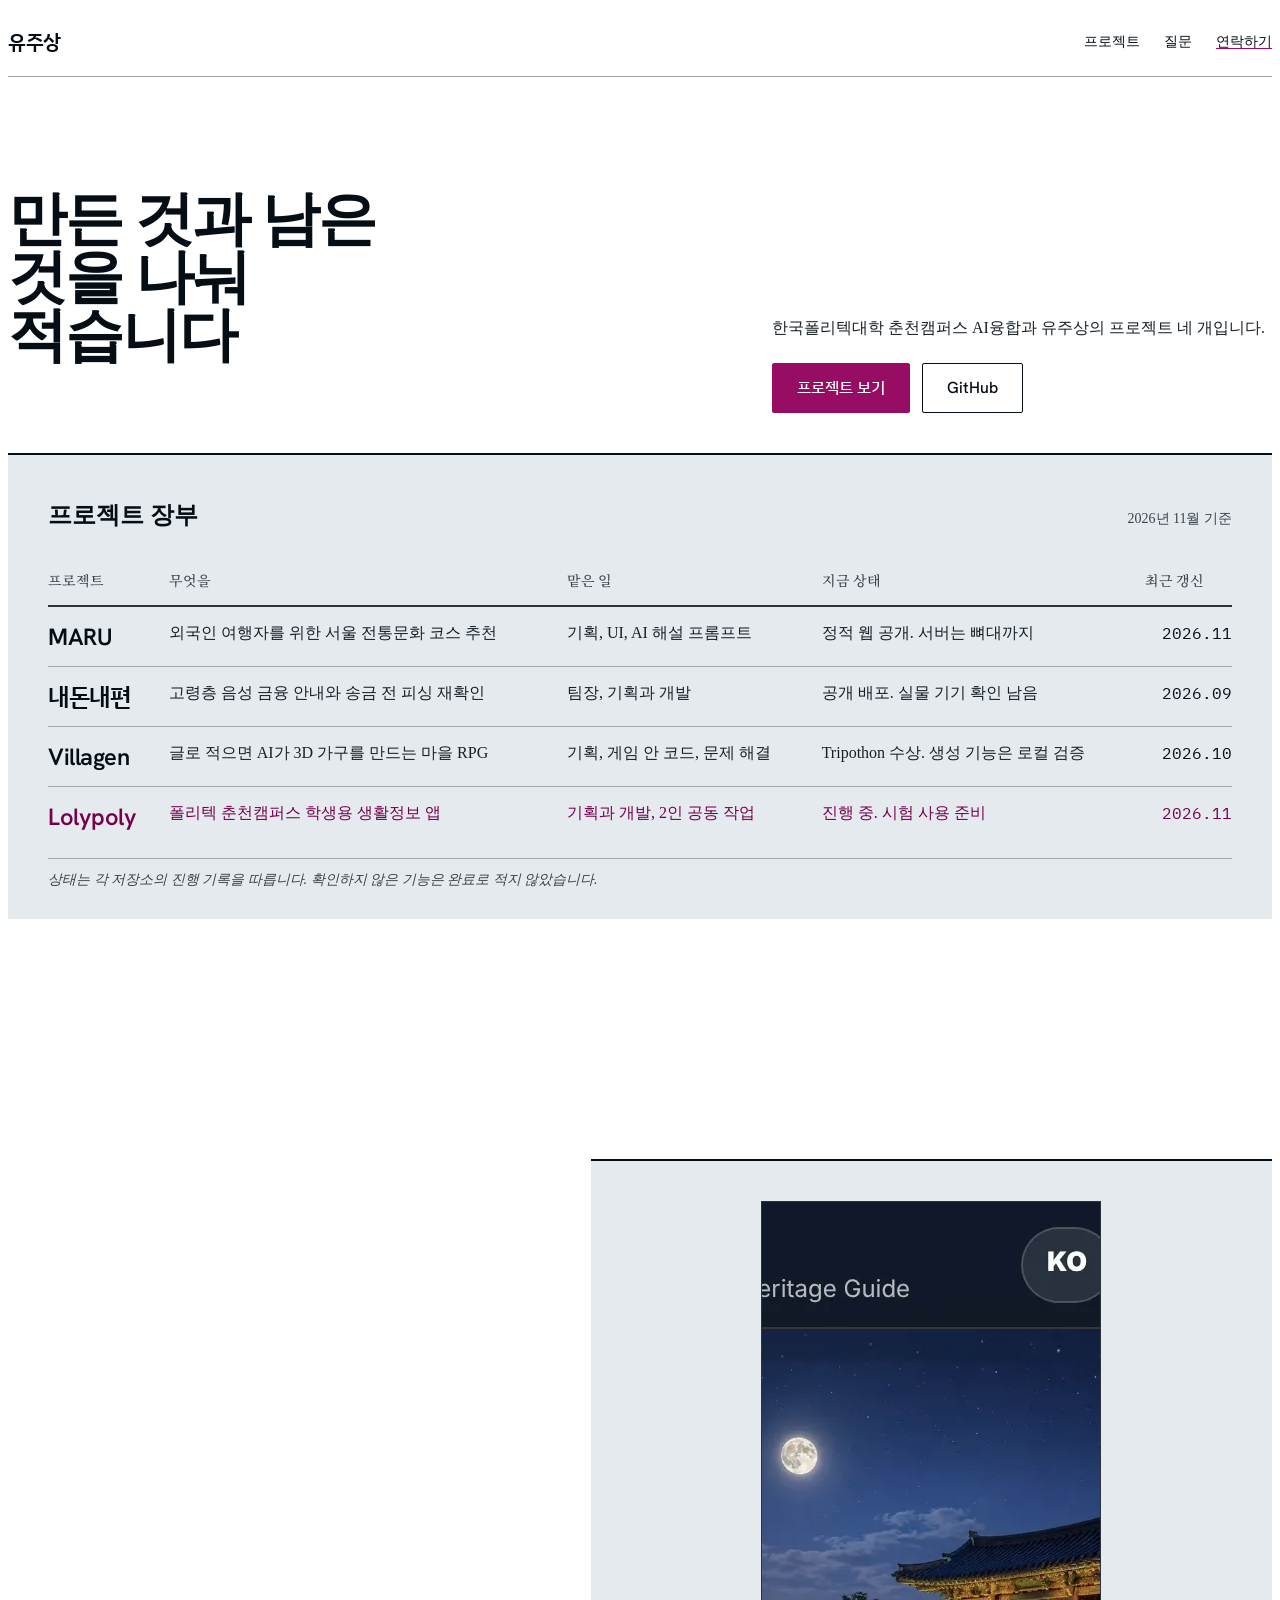
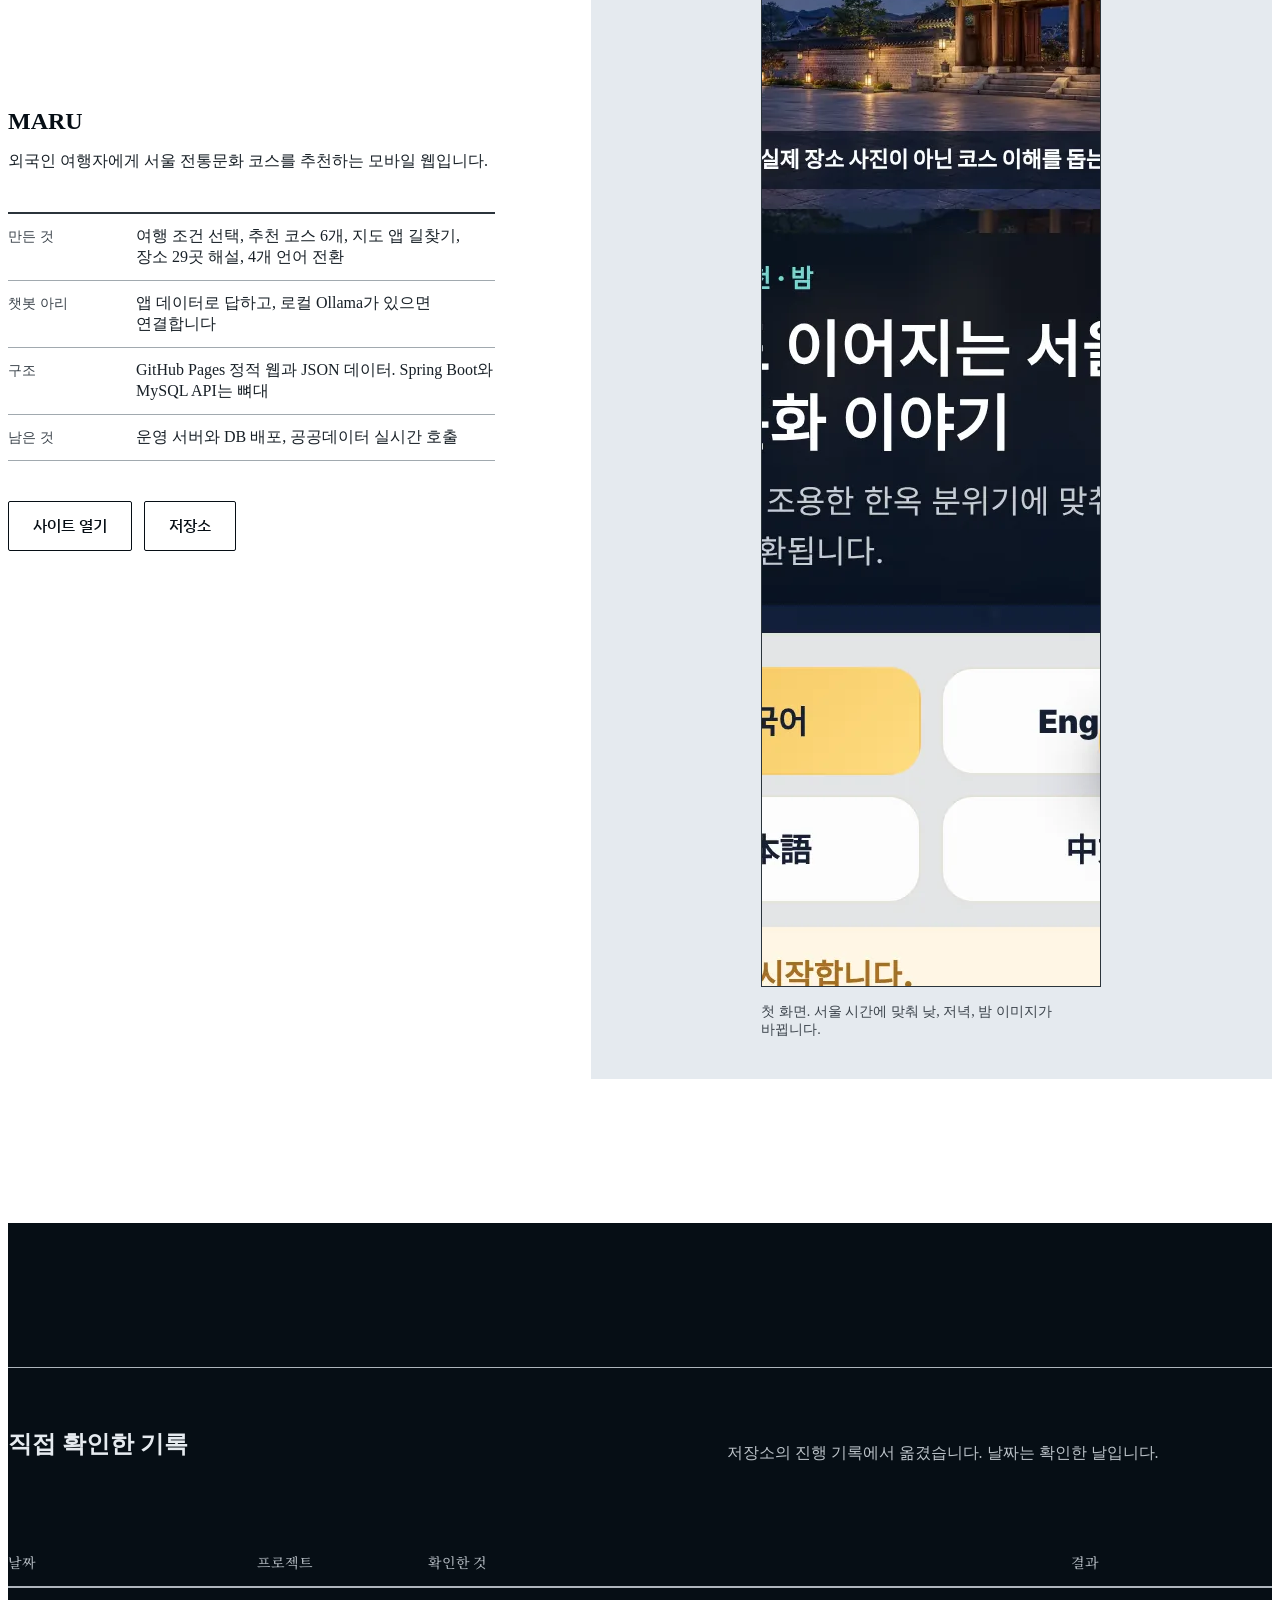
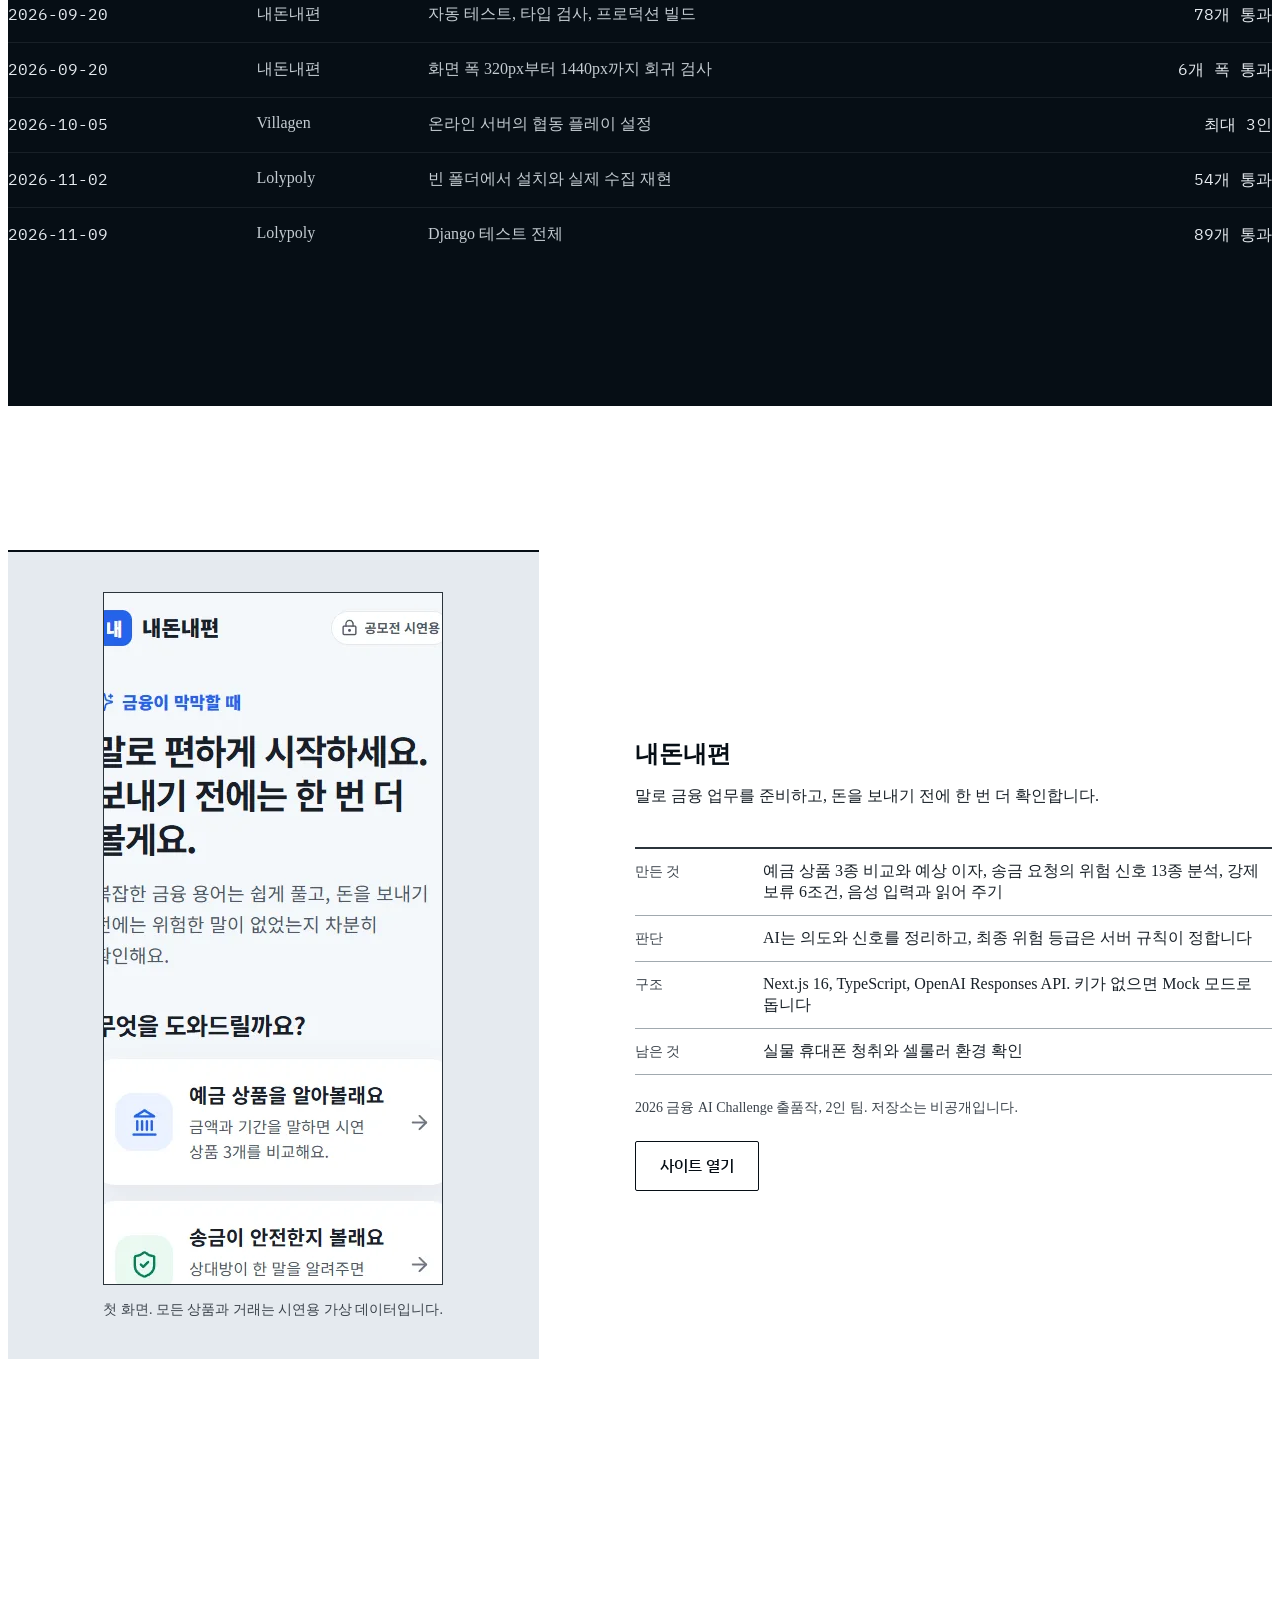
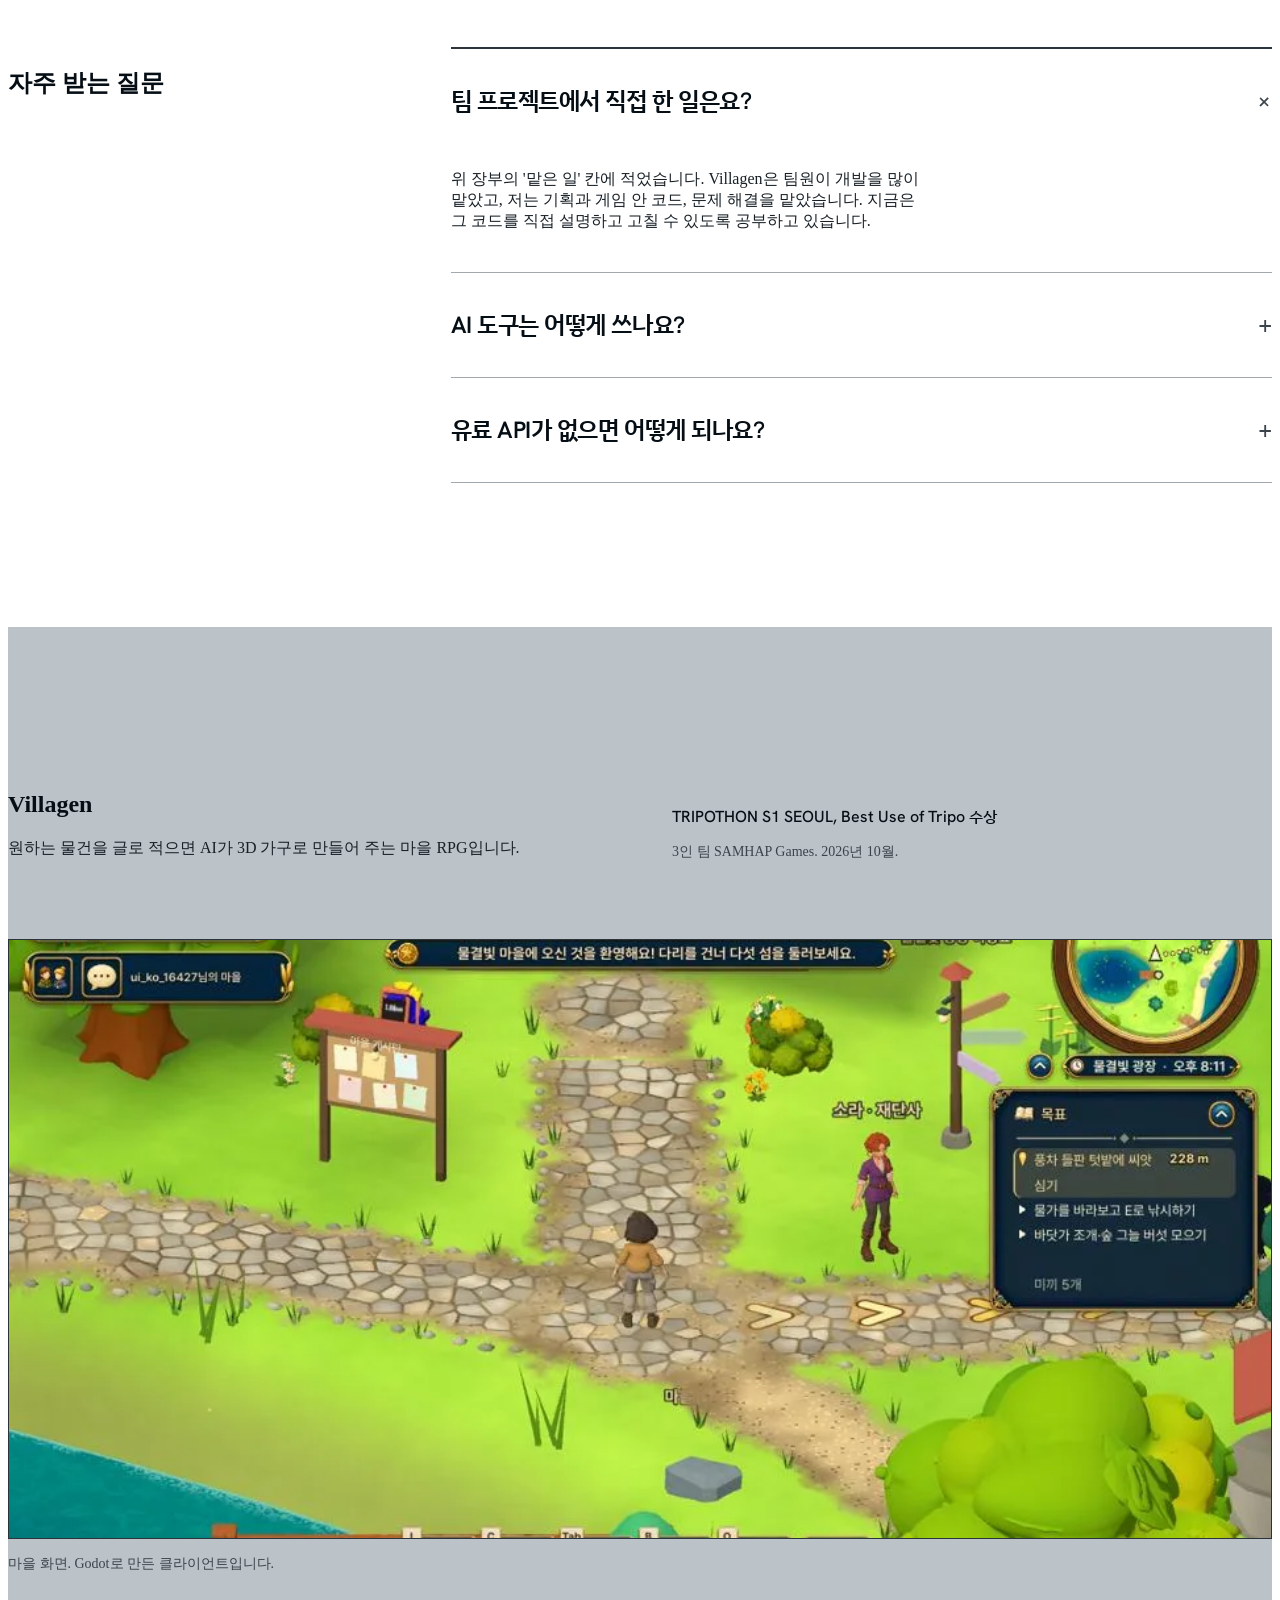
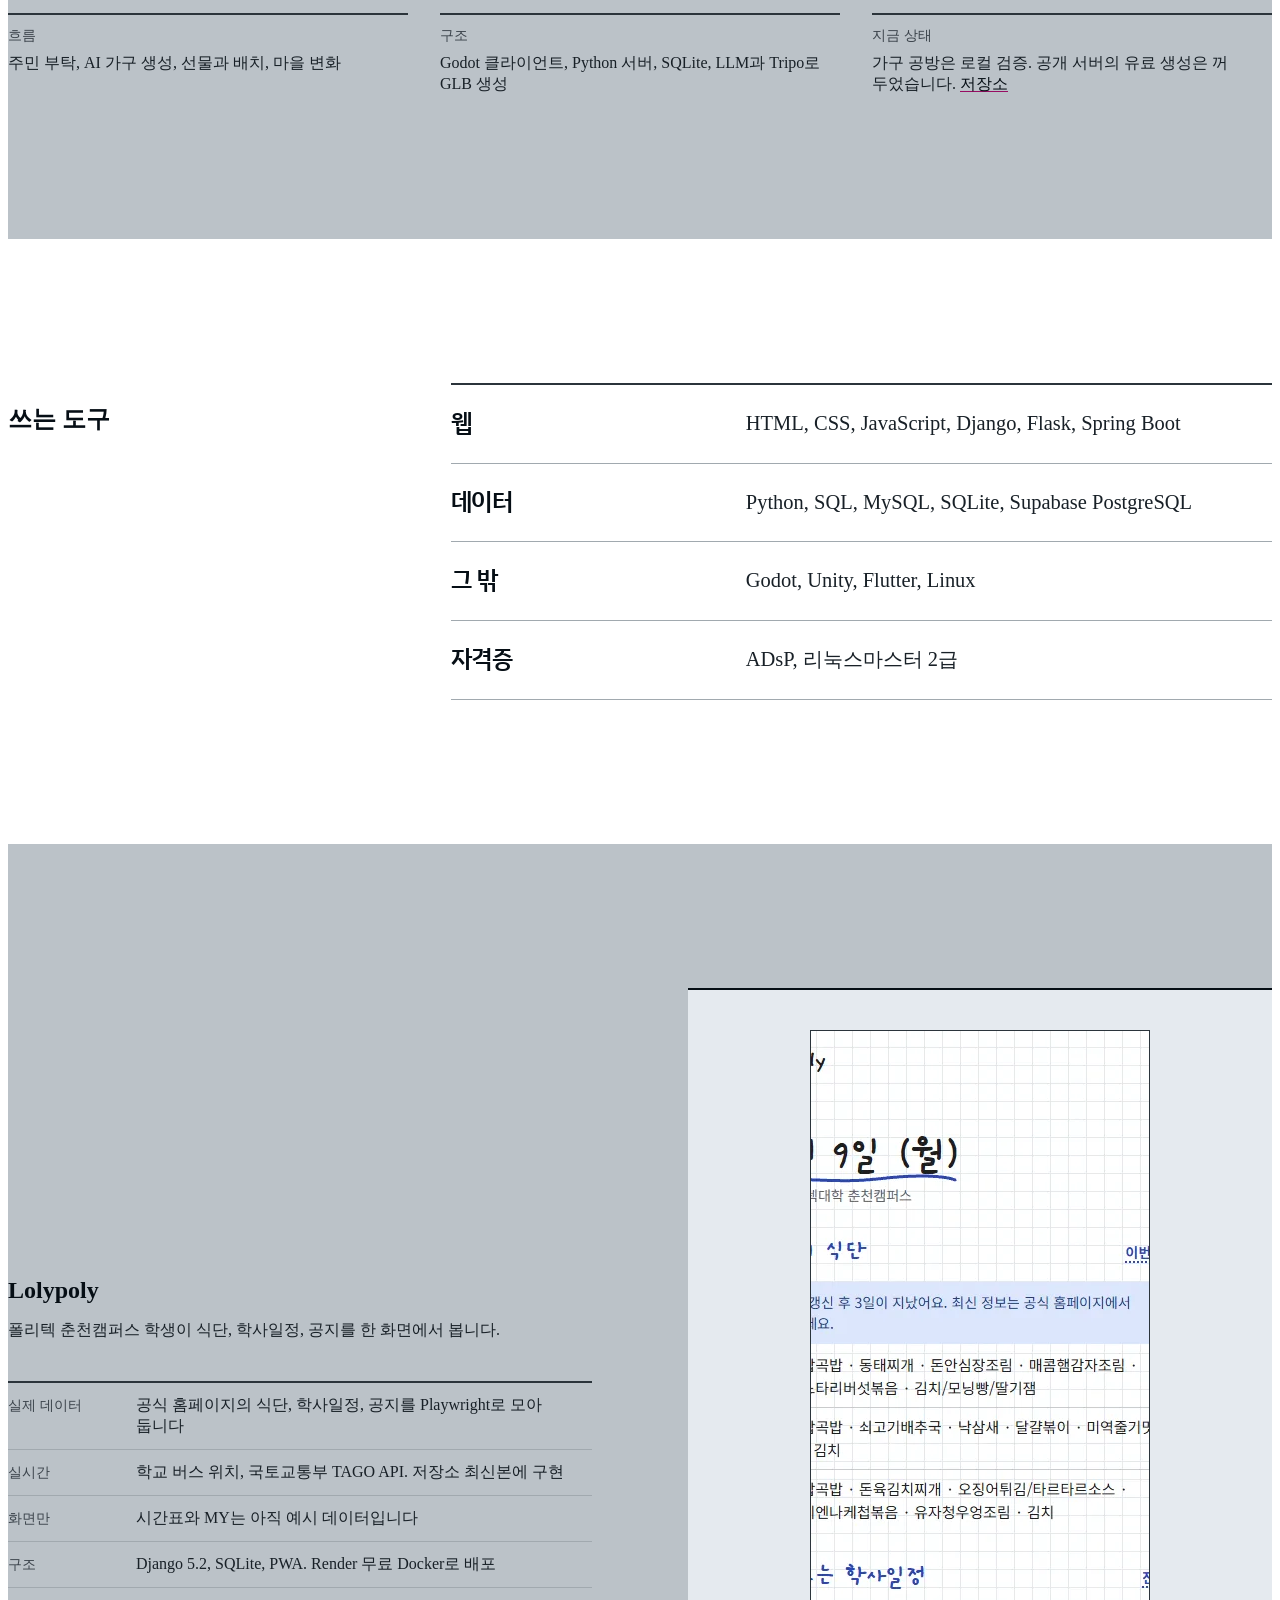
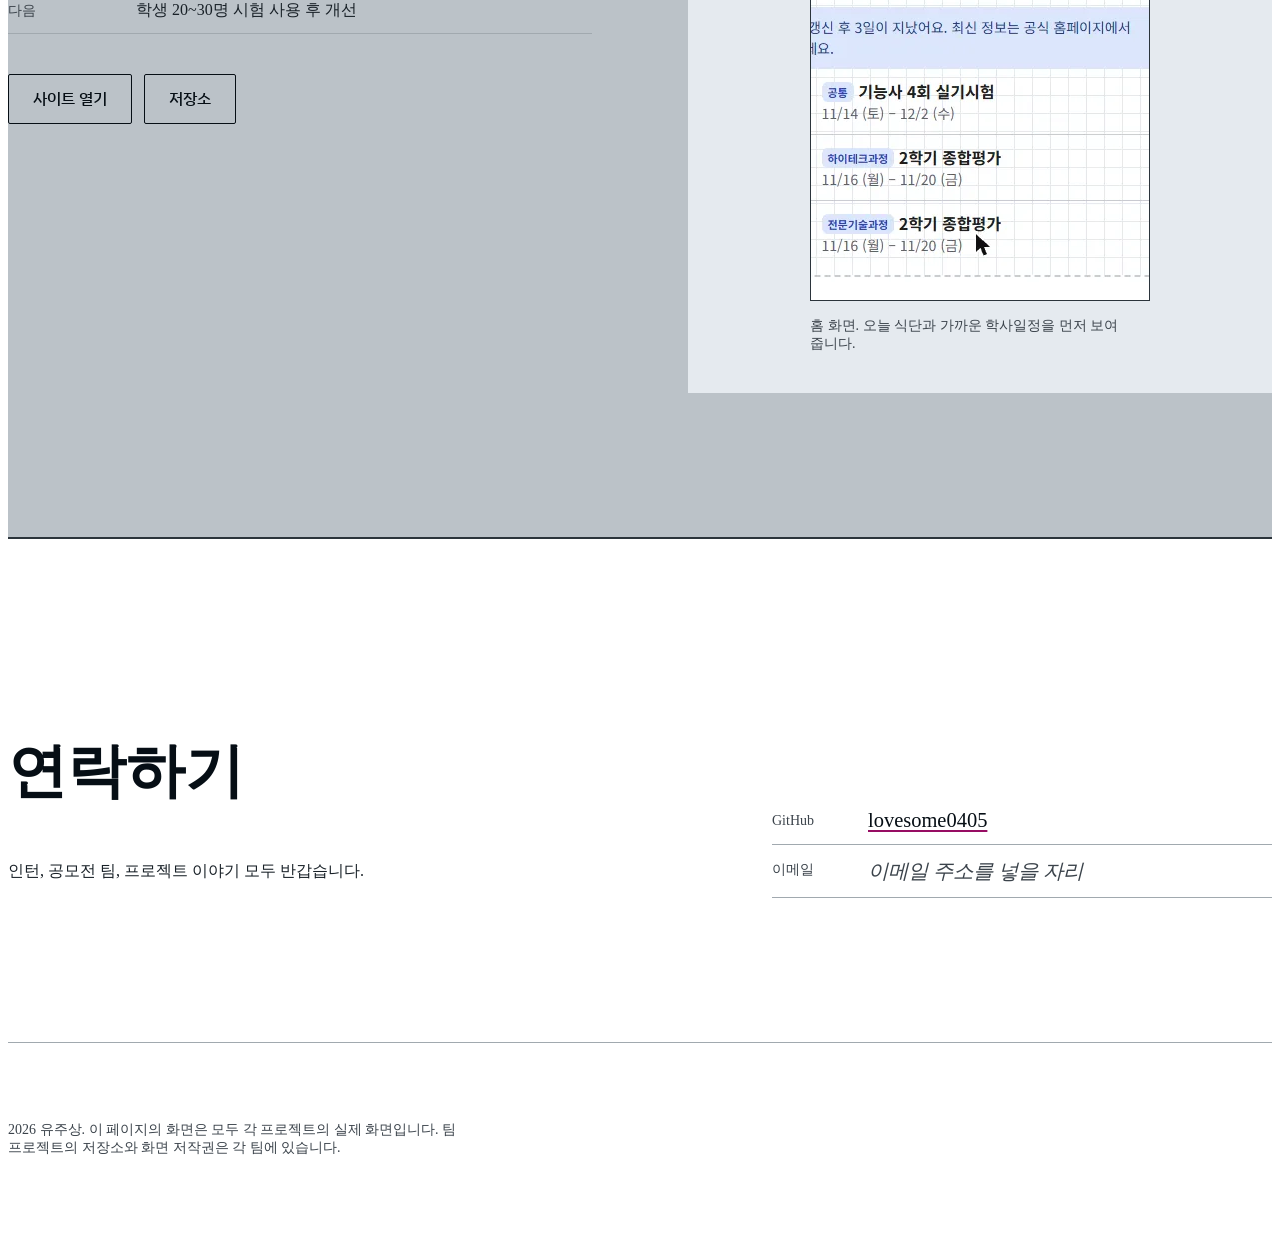
==== index.html @ 16ef3796 "포트폴리오 사이트 첫 버전 추가 MARU, 내돈내편, Villagen, Lolypoly 네 프로젝트를 담은 정적 페이지. 상태는 각 저장소의 진행 기록 기준이며, 화면은 실제 캡처" ====
<!doctype html>
<html lang="ko">
<head>
<meta charset="utf-8">
<meta name="viewport" content="width=device-width, initial-scale=1">
<title>유주상 포트폴리오</title>
<meta name="description" content="한국폴리텍대학 춘천캠퍼스 AI융합과 유주상의 프로젝트 기록. MARU, 내돈내편, Villagen, Lolypoly.">
<link rel="preconnect" href="https://fonts.googleapis.com">
<link rel="preconnect" href="https://fonts.gstatic.com" crossorigin>
<link href="https://fonts.googleapis.com/css2?family=Hanken+Grotesk:wght@500;600&family=IBM+Plex+Mono:wght@400;500&family=IBM+Plex+Sans+KR:wght@500;600&family=Newsreader:ital,opsz,wght@0,6..72,400;0,6..72,500;1,6..72,400&family=Noto+Serif+KR:wght@400;500&display=swap" rel="stylesheet">
<link rel="stylesheet" href="style.css">
</head>
<body>
<a class="skip" href="#main">본문으로 건너뛰기</a>

<header class="nav">
  <div class="container">
    <a class="wordmark" href="#top">유주상</a>
    <nav aria-label="주요 메뉴">
      <ul>
        <li class="nav-hide"><a href="#maru">프로젝트</a></li>
        <li class="nav-hide"><a href="#questions">질문</a></li>
        <li><a class="nav-contact" href="#contact">연락하기</a></li>
      </ul>
    </nav>
  </div>
</header>

<main id="main">
  <section class="hero" id="top" aria-labelledby="hero-title">
    <div class="container">
      <div class="hero-head">
        <h1 id="hero-title">만든 것과 남은 것을 나눠 적습니다</h1>
        <div>
          <p class="lead">한국폴리텍대학 춘천캠퍼스 AI융합과 유주상의 프로젝트 네 개입니다.</p>
          <div class="actions">
            <a class="btn btn--primary" href="#maru">프로젝트 보기</a>
            <a class="btn" href="https://github.com/lovesome0405">GitHub</a>
          </div>
        </div>
      </div>

      <div class="sheet">
        <div class="sheet-top">
          <h2>프로젝트 장부</h2>
          <p>2026년 11월 기준</p>
        </div>
        <table class="ledger">
          <thead>
            <tr><th scope="col">프로젝트</th><th scope="col">무엇을</th><th scope="col">맡은 일</th><th scope="col">지금 상태</th><th scope="col" class="num">최근 갱신</th></tr>
          </thead>
          <tbody>
            <tr>
              <td class="name"><a href="#maru">MARU</a></td>
              <td data-label="무엇을">외국인 여행자를 위한 서울 전통문화 코스 추천</td>
              <td data-label="맡은 일">기획, UI, AI 해설 프롬프트</td>
              <td data-label="지금 상태">정적 웹 공개. 서버는 뼈대까지</td>
              <td class="num" data-label="최근 갱신">2026.11</td>
            </tr>
            <tr>
              <td class="name"><a href="#naedon">내돈내편</a></td>
              <td data-label="무엇을">고령층 음성 금융 안내와 송금 전 피싱 재확인</td>
              <td data-label="맡은 일">팀장, 기획과 개발</td>
              <td data-label="지금 상태">공개 배포. 실물 기기 확인 남음</td>
              <td class="num" data-label="최근 갱신">2026.09</td>
            </tr>
            <tr>
              <td class="name"><a href="#villagen">Villagen</a></td>
              <td data-label="무엇을">글로 적으면 AI가 3D 가구를 만드는 마을 RPG</td>
              <td data-label="맡은 일">기획, 게임 안 코드, 문제 해결</td>
              <td data-label="지금 상태">Tripothon 수상. 생성 기능은 로컬 검증</td>
              <td class="num" data-label="최근 갱신">2026.10</td>
            </tr>
            <tr class="current">
              <td class="name"><a href="#lolypoly">Lolypoly</a></td>
              <td data-label="무엇을">폴리텍 춘천캠퍼스 학생용 생활정보 앱</td>
              <td data-label="맡은 일">기획과 개발, 2인 공동 작업</td>
              <td data-label="지금 상태">진행 중. 시험 사용 준비</td>
              <td class="num" data-label="최근 갱신">2026.11</td>
            </tr>
          </tbody>
        </table>
        <p class="sheet-foot">상태는 각 저장소의 진행 기록을 따릅니다. 확인하지 않은 기능은 완료로 적지 않았습니다.</p>
      </div>
    </div>
  </section>

  <section class="section case" id="maru" aria-labelledby="maru-title">
    <div class="container split">
      <div>
        <h2 id="maru-title">MARU</h2>
        <p class="lead">외국인 여행자에게 서울 전통문화 코스를 추천하는 모바일 웹입니다.</p>
        <dl class="facts">
          <div><dt>만든 것</dt><dd>여행 조건 선택, 추천 코스 6개, 지도 앱 길찾기, 장소 29곳 해설, 4개 언어 전환</dd></div>
          <div><dt>챗봇 아리</dt><dd>앱 데이터로 답하고, 로컬 Ollama가 있으면 연결합니다</dd></div>
          <div><dt>구조</dt><dd>GitHub Pages 정적 웹과 JSON 데이터. Spring Boot와 MySQL API는 뼈대</dd></div>
          <div><dt>남은 것</dt><dd>운영 서버와 DB 배포, 공공데이터 실시간 호출</dd></div>
        </dl>
        <div class="actions">
          <a class="btn" href="https://lovesome0405.github.io/ari/">사이트 열기</a>
          <a class="btn" href="https://github.com/lovesome0405/ari">저장소</a>
        </div>
      </div>
      <div class="stage">
        <figure class="phone">
          <img src="assets/maru.webp" width="780" height="1386" loading="lazy" alt="MARU 첫 화면. 궁궐 야경 이미지 아래에 언어 선택 버튼과 시작하기 버튼이 있다">
          <figcaption>첫 화면. 서울 시간에 맞춰 낮, 저녁, 밤 이미지가 바뀝니다.</figcaption>
        </figure>
      </div>
    </div>
  </section>

  <section class="section band-ink" aria-labelledby="record-title">
    <div class="container">
      <div class="head-split">
        <h2 id="record-title">직접 확인한 기록</h2>
        <p>저장소의 진행 기록에서 옮겼습니다. 날짜는 확인한 날입니다.</p>
      </div>
      <table class="record">
        <thead>
          <tr><th scope="col">날짜</th><th scope="col">프로젝트</th><th scope="col">확인한 것</th><th scope="col">결과</th></tr>
        </thead>
        <tbody>
          <tr><td class="num">2026-09-20</td><td>내돈내편</td><td>자동 테스트, 타입 검사, 프로덕션 빌드</td><td class="result">78개 통과</td></tr>
          <tr><td class="num">2026-09-20</td><td>내돈내편</td><td>화면 폭 320px부터 1440px까지 회귀 검사</td><td class="result">6개 폭 통과</td></tr>
          <tr><td class="num">2026-10-05</td><td>Villagen</td><td>온라인 서버의 협동 플레이 설정</td><td class="result">최대 3인</td></tr>
          <tr><td class="num">2026-11-02</td><td>Lolypoly</td><td>빈 폴더에서 설치와 실제 수집 재현</td><td class="result">54개 통과</td></tr>
          <tr><td class="num">2026-11-09</td><td>Lolypoly</td><td>Django 테스트 전체</td><td class="result">89개 통과</td></tr>
        </tbody>
      </table>
    </div>
  </section>

  <section class="section case" id="naedon" aria-labelledby="naedon-title">
    <div class="container split split--flip">
      <div class="stage">
        <figure class="phone">
          <img src="assets/naedon.webp" width="390" height="693" loading="lazy" alt="내돈내편 첫 화면. 말로 편하게 시작하세요라는 제목 아래 예금 상품 알아보기와 송금 안전 확인 버튼이 있다">
          <figcaption>첫 화면. 모든 상품과 거래는 시연용 가상 데이터입니다.</figcaption>
        </figure>
      </div>
      <div>
        <h2 id="naedon-title">내돈내편</h2>
        <p class="lead">말로 금융 업무를 준비하고, 돈을 보내기 전에 한 번 더 확인합니다.</p>
        <dl class="facts">
          <div><dt>만든 것</dt><dd>예금 상품 3종 비교와 예상 이자, 송금 요청의 위험 신호 13종 분석, 강제 보류 6조건, 음성 입력과 읽어 주기</dd></div>
          <div><dt>판단</dt><dd>AI는 의도와 신호를 정리하고, 최종 위험 등급은 서버 규칙이 정합니다</dd></div>
          <div><dt>구조</dt><dd>Next.js 16, TypeScript, OpenAI Responses API. 키가 없으면 Mock 모드로 돕니다</dd></div>
          <div><dt>남은 것</dt><dd>실물 휴대폰 청취와 셀룰러 환경 확인</dd></div>
        </dl>
        <p class="note">2026 금융 AI Challenge 출품작, 2인 팀. 저장소는 비공개입니다.</p>
        <div class="actions">
          <a class="btn" href="https://naedonnaepyeon.vercel.app">사이트 열기</a>
        </div>
      </div>
    </div>
  </section>

  <section class="section" id="questions" aria-labelledby="qa-title">
    <div class="container qa">
      <h2 id="qa-title">자주 받는 질문</h2>
      <div class="qa-list">
        <details open>
          <summary>팀 프로젝트에서 직접 한 일은요?</summary>
          <div class="answer"><p>위 장부의 '맡은 일' 칸에 적었습니다. Villagen은 팀원이 개발을 많이 맡았고, 저는 기획과 게임 안 코드, 문제 해결을 맡았습니다. 지금은 그 코드를 직접 설명하고 고칠 수 있도록 공부하고 있습니다.</p></div>
        </details>
        <details>
          <summary>AI 도구는 어떻게 쓰나요?</summary>
          <div class="answer"><p>Codex와 Claude로 구현을 함께 하고, 결정과 진행은 저장소의 DECISIONS.md와 PROGRESS.md에 남깁니다. 테스트하지 않은 기능은 완료로 적지 않습니다.</p></div>
        </details>
        <details>
          <summary>유료 API가 없으면 어떻게 되나요?</summary>
          <div class="answer"><p>키가 없어도 핵심 흐름이 돌도록 만듭니다. 내돈내편은 Mock 모드로, MARU의 아리는 앱 데이터 답변으로 바뀝니다.</p></div>
        </details>
      </div>
    </div>
  </section>

  <section class="section well" id="villagen" aria-labelledby="villagen-title">
    <div class="container">
      <div class="head-split">
        <div>
          <h2 id="villagen-title">Villagen</h2>
          <p class="lead">원하는 물건을 글로 적으면 AI가 3D 가구로 만들어 주는 마을 RPG입니다.</p>
        </div>
        <div>
          <p class="prize">TRIPOTHON S1 SEOUL, Best Use of Tripo 수상</p>
          <p class="caption">3인 팀 SAMHAP Games. 2026년 10월.</p>
        </div>
      </div>
      <figure class="wide">
        <img src="assets/villagen.webp" width="960" height="600" loading="lazy" alt="Villagen 게임 화면. 섬 마을 광장에 캐릭터가 서 있고 오른쪽 위에 지도가 있다">
        <figcaption>마을 화면. Godot로 만든 클라이언트입니다.</figcaption>
      </figure>
      <dl class="facts-row">
        <div><dt>흐름</dt><dd>주민 부탁, AI 가구 생성, 선물과 배치, 마을 변화</dd></div>
        <div><dt>구조</dt><dd>Godot 클라이언트, Python 서버, SQLite, LLM과 Tripo로 GLB 생성</dd></div>
        <div><dt>지금 상태</dt><dd>가구 공방은 로컬 검증. 공개 서버의 유료 생성은 꺼 두었습니다. <a href="https://github.com/NormalMan0228/tripo_s1">저장소</a></dd></div>
      </dl>
    </div>
  </section>

  <section class="section" aria-labelledby="tools-title">
    <div class="container tools">
      <h2 id="tools-title">쓰는 도구</h2>
      <dl class="tool-rows">
        <div><dt>웹</dt><dd>HTML, CSS, JavaScript, Django, Flask, Spring Boot</dd></div>
        <div><dt>데이터</dt><dd>Python, SQL, MySQL, SQLite, Supabase PostgreSQL</dd></div>
        <div><dt>그 밖</dt><dd>Godot, Unity, Flutter, Linux</dd></div>
        <div><dt>자격증</dt><dd>ADsP, 리눅스마스터 2급</dd></div>
      </dl>
    </div>
  </section>

  <section class="section well case" id="lolypoly" aria-labelledby="lolypoly-title">
    <div class="container split split--even">
      <div>
        <h2 id="lolypoly-title">Lolypoly</h2>
        <p class="lead">폴리텍 춘천캠퍼스 학생이 식단, 학사일정, 공지를 한 화면에서 봅니다.</p>
        <dl class="facts">
          <div><dt>실제 데이터</dt><dd>공식 홈페이지의 식단, 학사일정, 공지를 Playwright로 모아 둡니다</dd></div>
          <div><dt>실시간</dt><dd>학교 버스 위치, 국토교통부 TAGO API. 저장소 최신본에 구현</dd></div>
          <div><dt>화면만</dt><dd>시간표와 MY는 아직 예시 데이터입니다</dd></div>
          <div><dt>구조</dt><dd>Django 5.2, SQLite, PWA. Render 무료 Docker로 배포</dd></div>
          <div><dt>다음</dt><dd>학생 20~30명 시험 사용 후 개선</dd></div>
        </dl>
        <div class="actions">
          <a class="btn" href="https://lolypoly.lolypoly.workers.dev/">사이트 열기</a>
          <a class="btn" href="https://github.com/chanmini584-ux/LOLYPOLY">저장소</a>
        </div>
      </div>
      <div class="stage">
        <figure class="phone">
          <img src="assets/lolypoly.webp" width="490" height="871" loading="lazy" alt="Lolypoly 홈 화면. 오늘 날짜 아래에 조식, 중식, 석식 메뉴와 다가오는 학사일정이 있다">
          <figcaption>홈 화면. 오늘 식단과 가까운 학사일정을 먼저 보여 줍니다.</figcaption>
        </figure>
      </div>
    </div>
  </section>

  <section class="section contact" id="contact" aria-labelledby="contact-title">
    <div class="container">
      <div>
        <h2 id="contact-title">연락하기</h2>
        <p class="lead">인턴, 공모전 팀, 프로젝트 이야기 모두 반갑습니다.</p>
      </div>
      <dl class="contact-lines">
        <div><dt>GitHub</dt><dd><a href="https://github.com/lovesome0405">lovesome0405</a></dd></div>
        <div><dt>이메일</dt><dd><span class="slot-text" data-slot-text="email">이메일 주소를 넣을 자리</span></dd></div>
      </dl>
    </div>
  </section>
</main>

<footer class="colophon">
  <div class="container">
    <p>2026 유주상. 이 페이지의 화면은 모두 각 프로젝트의 실제 화면입니다. 팀 프로젝트의 저장소와 화면 저작권은 각 팀에 있습니다.</p>
  </div>
</footer>
</body>
</html>
---- style.css ----
/* Hallmark · shape: Index (swap from Conversational FAQ, kept as one section) · genre: editorial · theme: Almanac (deal 2/3, seed rpg-pwa-github-b64d·6b5fe3f6·2026-11-09·r0) · job: hire · draw: 173ac7
 * hero: Index · nav: edge-aligned (swap from search-led: four destinations, nothing to search) · footer: colophon block (swap from index columns: no sitemap) · imagery: the product (real captures of all four projects) · signature: the project ledger with a status column, built from each repo's PROGRESS records
 * axes: mid/grotesk-sans/chromatic-magenta · posture: restrained · contrast: pass · fold: pass · v2.0.0 */
/* Hallmark · pre-emit critique: P4 H4 E4 S5 R4 V4 · weakest: P, a list of projects is a list; the hero head argues for separating done from planned, and the ledger proves it row by row */
@import url("./tokens.css");
@import url("./base.css");

:root {
  --font-display: "Hanken Grotesk", "IBM Plex Sans KR", ui-sans-serif, system-ui, sans-serif;
  --font-body: "Newsreader", "Noto Serif KR", ui-serif, Georgia, serif;
  --font-outlier: "IBM Plex Mono", ui-monospace, monospace;
}

body { color: var(--color-ink-2); word-break: keep-all; }
h1, h2, h3 { color: var(--color-ink); }
.skip { position: absolute; left: var(--space-md); top: -100px; z-index: var(--z-toast); background: var(--color-ink); color: var(--color-paper); padding: var(--space-sm) var(--space-md); }
.skip:focus-visible { top: var(--space-md); }

/* links and controls */
a { color: var(--color-ink); text-decoration-color: var(--color-accent); text-underline-offset: 0.15em; transition: text-decoration-thickness var(--dur-micro) var(--ease-out); }
a:hover { text-decoration-thickness: 2px; }
a:focus-visible { outline: 2px solid var(--color-focus); outline-offset: 2px; }
.btn { display: inline-flex; align-items: center; min-height: 48px; padding: 0 var(--space-lg); border: var(--rule-hair) solid var(--color-ink); border-radius: var(--radius-pill); background: transparent; color: var(--color-ink); font: 500 var(--text-md)/1 var(--font-display); text-decoration: none; white-space: nowrap; cursor: pointer; transition: background-color var(--dur-short) var(--ease-out), transform var(--dur-micro) var(--ease-out); }
.btn:hover { background: var(--color-paper-2); }
.btn:active { transform: translateY(1px); }
.btn:focus-visible { outline: 2px solid var(--color-focus); outline-offset: 2px; }
.btn[aria-disabled="true"] { opacity: 0.55; cursor: not-allowed; }
.btn--primary { background: var(--color-accent); border-color: var(--color-accent); color: var(--color-accent-ink); }
.btn--primary:hover { background: var(--color-accent-2); border-color: var(--color-accent-2); }
.actions { display: flex; flex-wrap: wrap; gap: var(--space-sm); }

/* nav */
.nav { border-bottom: var(--rule-hair) solid var(--color-rule); }
.nav .container { display: flex; align-items: center; justify-content: space-between; gap: var(--space-lg); min-height: 68px; }
.wordmark { font: 600 var(--text-lg)/1 var(--font-display); letter-spacing: var(--tracking-display); color: var(--color-ink); text-decoration: none; }
.nav ul { display: flex; gap: var(--space-lg); margin: 0; padding: 0; list-style: none; font-size: var(--text-sm); }
.nav ul a { text-decoration: none; }
.nav ul a:hover { text-decoration: underline; text-decoration-color: var(--color-accent); }
.nav .nav-contact { text-decoration: underline; text-decoration-color: var(--color-accent); }

/* hero: the index */
.hero { padding-block: var(--space-2xl) var(--space-3xl); }
.hero-head { display: grid; grid-template-columns: minmax(0, 7fr) minmax(0, 5fr); gap: var(--space-2xl); align-items: end; margin-bottom: var(--space-xl); }
.hero h1 { font-size: var(--text-display-s); letter-spacing: -0.035em; line-height: 0.98; max-width: 16ch; }
.hero .lead { color: var(--color-ink-2); margin-bottom: var(--space-lg); }

.sheet { background: var(--color-sheet); border-top: var(--rule-bar) solid var(--color-ink); padding: var(--space-lg) var(--space-xl) var(--space-md); }
.sheet-top { display: flex; justify-content: space-between; align-items: baseline; gap: var(--space-md); margin-bottom: var(--space-sm); }
.sheet-top h2 { font-size: var(--text-title); max-width: none; }
.sheet-top p { font-size: var(--text-sm); color: var(--color-muted); }
.ledger { width: 100%; border-collapse: collapse; }
.ledger th { font: 500 var(--text-sm)/1.3 var(--font-body); color: var(--color-muted); text-align: left; padding: var(--space-sm) var(--space-md) var(--space-sm) 0; border-bottom: var(--rule-bar) solid var(--color-rule-2); }
.ledger td { padding: var(--space-md) var(--space-md) var(--space-md) 0; border-top: var(--rule-hair) solid var(--color-rule); vertical-align: top; }
.ledger tbody tr:first-child td { border-top: 0; }
.ledger .name a { font: 600 var(--text-title)/1.15 var(--font-display); letter-spacing: var(--tracking-display); text-decoration: none; color: var(--color-ink); }
.ledger .name a:hover { text-decoration: underline; text-decoration-color: var(--color-accent); }
.ledger td.num { font-family: var(--font-outlier); text-align: right; white-space: nowrap; padding-right: 0; color: var(--color-ink); }
.ledger tr.current td { color: var(--color-accent-2); }
.ledger tr.current .name a { color: var(--color-accent-2); }
.sheet-foot { margin-top: var(--space-sm); padding-top: var(--space-sm); border-top: var(--rule-hair) solid var(--color-rule); font-size: var(--text-sm); color: var(--color-muted); font-style: italic; }

/* sections */
.section { padding-block: var(--section-gap); }
.section--tight { padding-block: var(--section-gap-s); }
.split { display: grid; grid-template-columns: minmax(0, 5fr) minmax(0, 7fr); gap: var(--space-3xl); align-items: center; }
.split--even { grid-template-columns: minmax(0, 1fr) minmax(0, 1fr); }
.split--flip { grid-template-columns: minmax(0, 5fr) minmax(0, 6fr); }
.case h2 { margin-bottom: var(--space-md); }
.case .lead { margin-bottom: var(--space-xl); }
.facts { margin: 0 0 var(--space-xl); border-top: var(--rule-bar) solid var(--color-rule-2); }
.facts div { display: grid; grid-template-columns: minmax(0, 7em) minmax(0, 1fr); gap: var(--space-md); padding-block: var(--space-sm); border-bottom: var(--rule-hair) solid var(--color-rule); }
.facts dt { font-size: var(--text-sm); color: var(--color-muted); padding-top: var(--space-3xs); }
.facts dd { margin: 0; }
.note { font-size: var(--text-sm); color: var(--color-muted); margin-top: calc(var(--space-md) * -1); margin-bottom: var(--space-lg); }

/* captures on the sheet */
.stage { background: var(--color-sheet); border-top: var(--rule-bar) solid var(--color-ink); padding: var(--space-xl); display: grid; place-items: center; }
.phone { margin: 0; width: min(100%, 340px); }
.phone img { width: 100%; aspect-ratio: 9 / 16; object-fit: cover; object-position: top; outline: var(--rule-hair) solid var(--color-rule-2); outline-offset: -1px; }
figcaption, .caption { margin-top: var(--space-sm); font-size: var(--text-sm); color: var(--color-muted); }
.wide { margin: var(--space-2xl) 0 0; }
.wide img { width: 100%; aspect-ratio: 16 / 10; object-fit: cover; outline: var(--rule-hair) solid var(--color-rule-2); outline-offset: -1px; }

/* the record on the ink band */
.band-ink { background: var(--color-ink); color: var(--color-paper); }
.band-ink h2 { color: var(--color-sheet); }
.band-ink .head-split { display: grid; grid-template-columns: minmax(0, 6fr) minmax(0, 5fr); gap: var(--space-2xl); align-items: end; margin-bottom: var(--space-2xl); padding-top: var(--space-xl); border-top: var(--rule-hair) solid var(--color-paper-3); }
.band-ink .head-split p { color: var(--color-paper-2); }
.record { width: 100%; border-collapse: collapse; }
.record th { font: 500 var(--text-sm)/1.3 var(--font-body); color: var(--color-paper-3); text-align: left; padding: var(--space-sm) var(--space-md) var(--space-sm) 0; border-bottom: var(--rule-bar) solid var(--color-paper-3); }
.record td { padding: var(--space-md) var(--space-md) var(--space-md) 0; border-top: var(--rule-hair) solid var(--color-ink-2); color: var(--color-paper); vertical-align: top; }
.record td.num { font-family: var(--font-outlier); color: var(--color-sheet); white-space: nowrap; }
.record td.result { font-family: var(--font-outlier); text-align: right; padding-right: 0; color: var(--color-sheet); }
.band-ink .caption { color: var(--color-paper-3); font-style: italic; margin-top: var(--space-lg); }

/* questions */
.qa { display: grid; grid-template-columns: minmax(0, 4fr) minmax(0, 8fr); gap: var(--gap-columns); }
.qa-list { border-top: var(--rule-bar) solid var(--color-rule-2); }
.qa-list details { border-bottom: var(--rule-hair) solid var(--color-rule); }
.qa-list summary { display: flex; justify-content: space-between; align-items: center; gap: var(--space-md); min-height: 72px; padding-block: var(--space-md); cursor: pointer; list-style: none; font: 600 var(--text-title)/1.25 var(--font-display); letter-spacing: var(--tracking-display); color: var(--color-ink); }
.qa-list summary::-webkit-details-marker { display: none; }
.qa-list summary::after { content: "+"; font-family: var(--font-outlier); font-weight: 400; color: var(--color-muted); transition: transform var(--dur-short) var(--ease-out); }
.qa-list details[open] summary::after { transform: rotate(45deg); }
.qa-list summary:hover { color: var(--color-ink-2); }
.qa-list summary:focus-visible { outline: 2px solid var(--color-focus); outline-offset: 2px; }
.qa-list .answer { padding-bottom: var(--space-lg); max-width: 60ch; }

/* tools */
.well { background: var(--color-paper-2); }
.tools { display: grid; grid-template-columns: minmax(0, 4fr) minmax(0, 8fr); gap: var(--gap-columns); }
.tool-rows { margin: 0; border-top: var(--rule-bar) solid var(--color-rule-2); }
.tool-rows div { display: grid; grid-template-columns: minmax(0, 4fr) minmax(0, 8fr); gap: var(--gap-columns); padding-block: var(--space-lg); border-bottom: var(--rule-hair) solid var(--color-rule); }
.tool-rows dt { font: 600 var(--text-title)/1.2 var(--font-display); letter-spacing: var(--tracking-display); color: var(--color-ink); }
.tool-rows dd { margin: 0; font-size: var(--text-lead); line-height: 1.45; }

/* villagen head */
.head-split { display: grid; grid-template-columns: minmax(0, 6fr) minmax(0, 6fr); gap: var(--space-2xl); align-items: end; }
.prize { font-family: var(--font-display); font-weight: 500; color: var(--color-ink); }
.facts-row { display: grid; grid-template-columns: repeat(3, minmax(0, 1fr)); gap: var(--gap-columns); margin: var(--space-xl) 0 0; }
.facts-row div { border-top: var(--rule-bar) solid var(--color-rule-2); padding-top: var(--space-sm); }
.facts-row dt { font-size: var(--text-sm); color: var(--color-muted); margin-bottom: var(--space-xs); }
.facts-row dd { margin: 0; }

/* contact */
.contact { border-top: var(--rule-bar) solid var(--color-rule-2); }
.contact .container { display: grid; grid-template-columns: minmax(0, 7fr) minmax(0, 5fr); gap: var(--space-2xl); align-items: end; }
.contact h2 { font-size: var(--text-display-s); }
.contact-lines { margin: 0; }
.contact-lines div { display: grid; grid-template-columns: minmax(0, 5em) minmax(0, 1fr); gap: var(--space-md); padding-block: var(--space-sm); border-bottom: var(--rule-hair) solid var(--color-rule); }
.contact-lines dt { font-size: var(--text-sm); color: var(--color-muted); padding-top: var(--space-2xs); }
.contact-lines dd { margin: 0; font-size: var(--text-lead); }
.slot-text { color: var(--color-muted); font-style: italic; }

.colophon { padding-block: var(--space-2xl); border-top: var(--rule-hair) solid var(--color-rule); }
.colophon p { font-size: var(--text-sm); color: var(--color-muted); max-width: 72ch; }

/* reflow */
@media (max-width: 60rem) {
  .hero-head, .split, .split--even, .split--flip, .qa, .tools, .head-split, .band-ink .head-split, .contact .container { grid-template-columns: minmax(0, 1fr); gap: var(--space-xl); }
  .split--flip .stage { order: 2; }
  .tool-rows div { grid-template-columns: minmax(0, 1fr); gap: var(--space-xs); }
  .facts-row { grid-template-columns: minmax(0, 1fr); }
  .nav ul { gap: var(--space-md); }
}
@media (max-width: 48rem) {
  .sheet { padding: var(--space-md); }
  .ledger thead { position: absolute; width: 1px; height: 1px; overflow: hidden; clip-path: inset(50%); }
  .ledger, .ledger tbody, .ledger tr, .ledger td { display: block; width: 100%; }
  .ledger tr { padding-block: var(--space-md); border-top: var(--rule-hair) solid var(--color-rule); }
  .ledger tbody tr:first-child { border-top: 0; }
  .ledger td { border-top: 0; padding: var(--space-3xs) 0; }
  .ledger td[data-label]::before { content: attr(data-label); display: block; font-size: var(--text-sm); color: var(--color-muted); }
  .ledger td.num { text-align: left; }
  .record thead { position: absolute; width: 1px; height: 1px; overflow: hidden; clip-path: inset(50%); }
  .record, .record tbody, .record tr, .record td { display: block; width: 100%; }
  .record tr { padding-block: var(--space-md); border-top: var(--rule-hair) solid var(--color-ink-2); }
  .record td { border-top: 0; padding: var(--space-3xs) 0; }
  .record td.result { text-align: left; }
  .stage { padding: var(--space-lg); }
  .nav ul li.nav-hide { display: none; }
}
@media (prefers-reduced-motion: reduce) {
  .btn, a, .qa-list summary::after { transition: none; }
}

/* a head and its line */
h2 + .lead { margin-top: var(--space-md); }
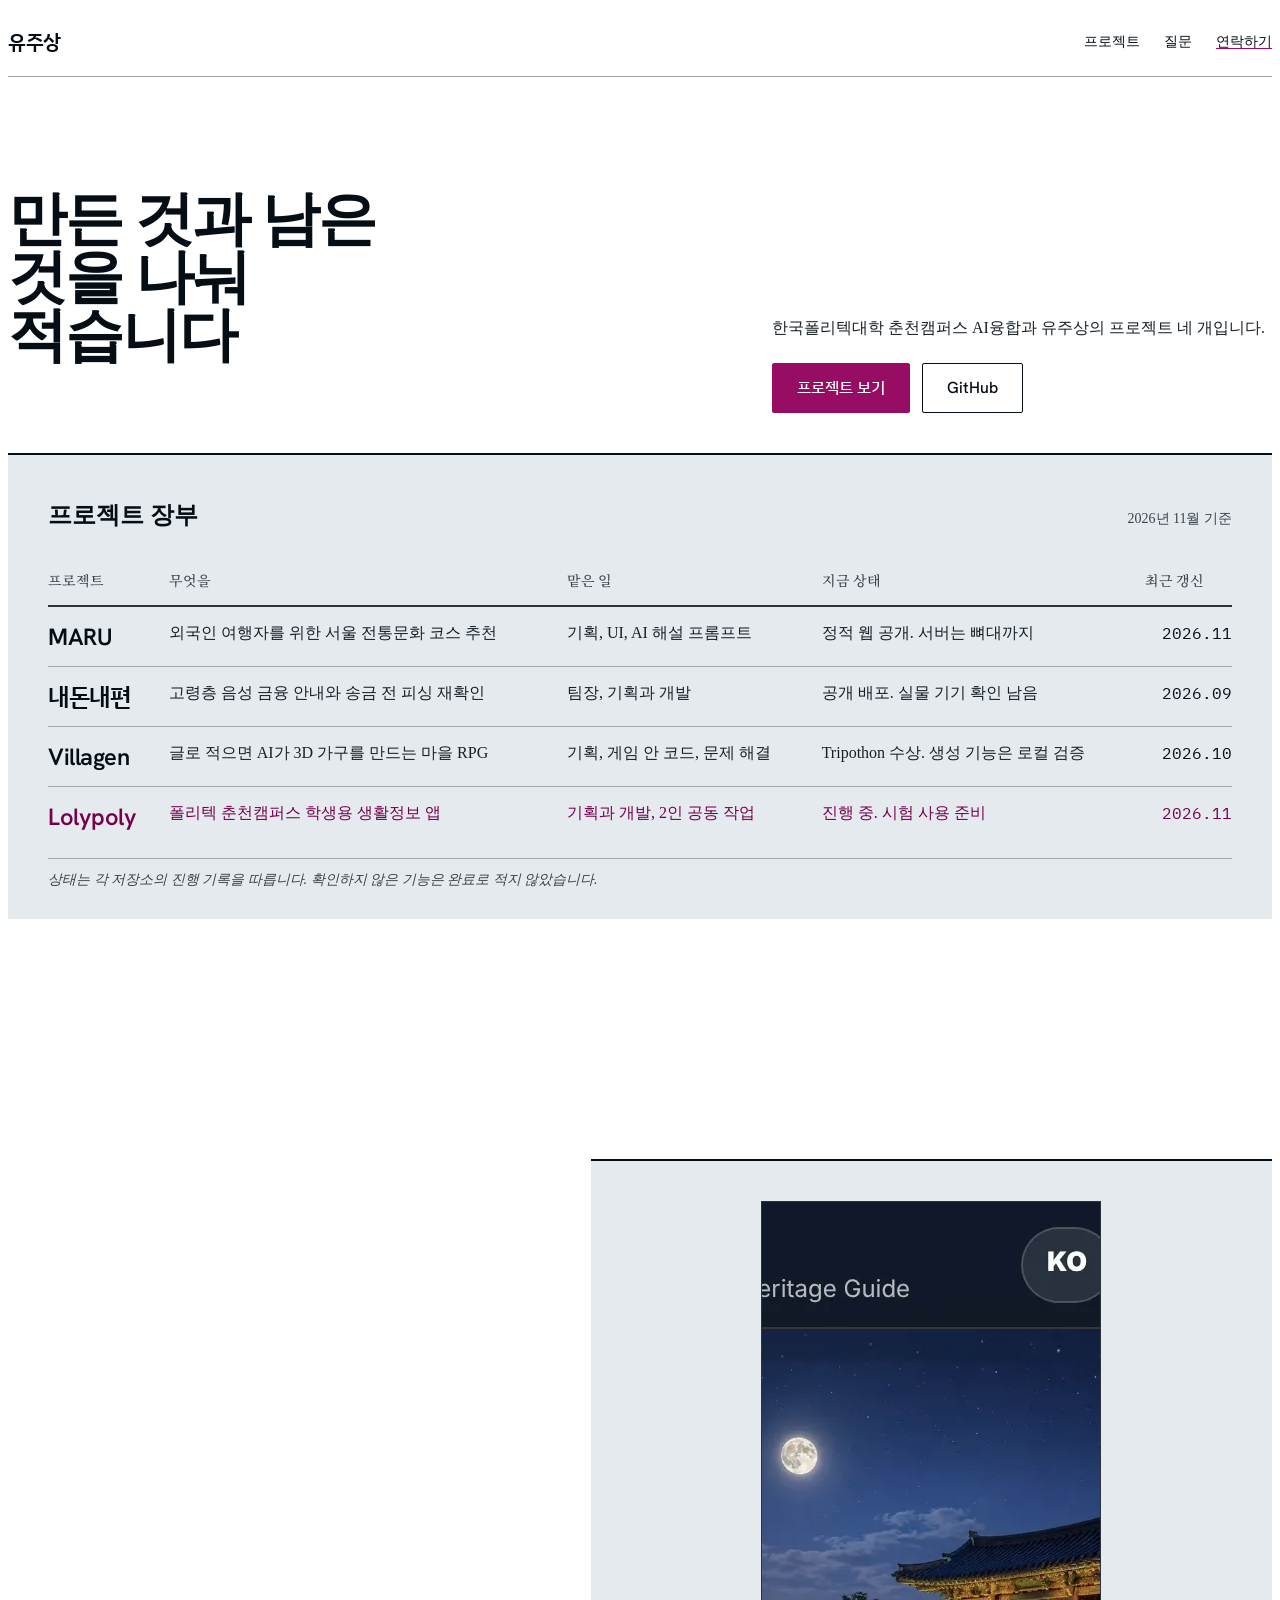
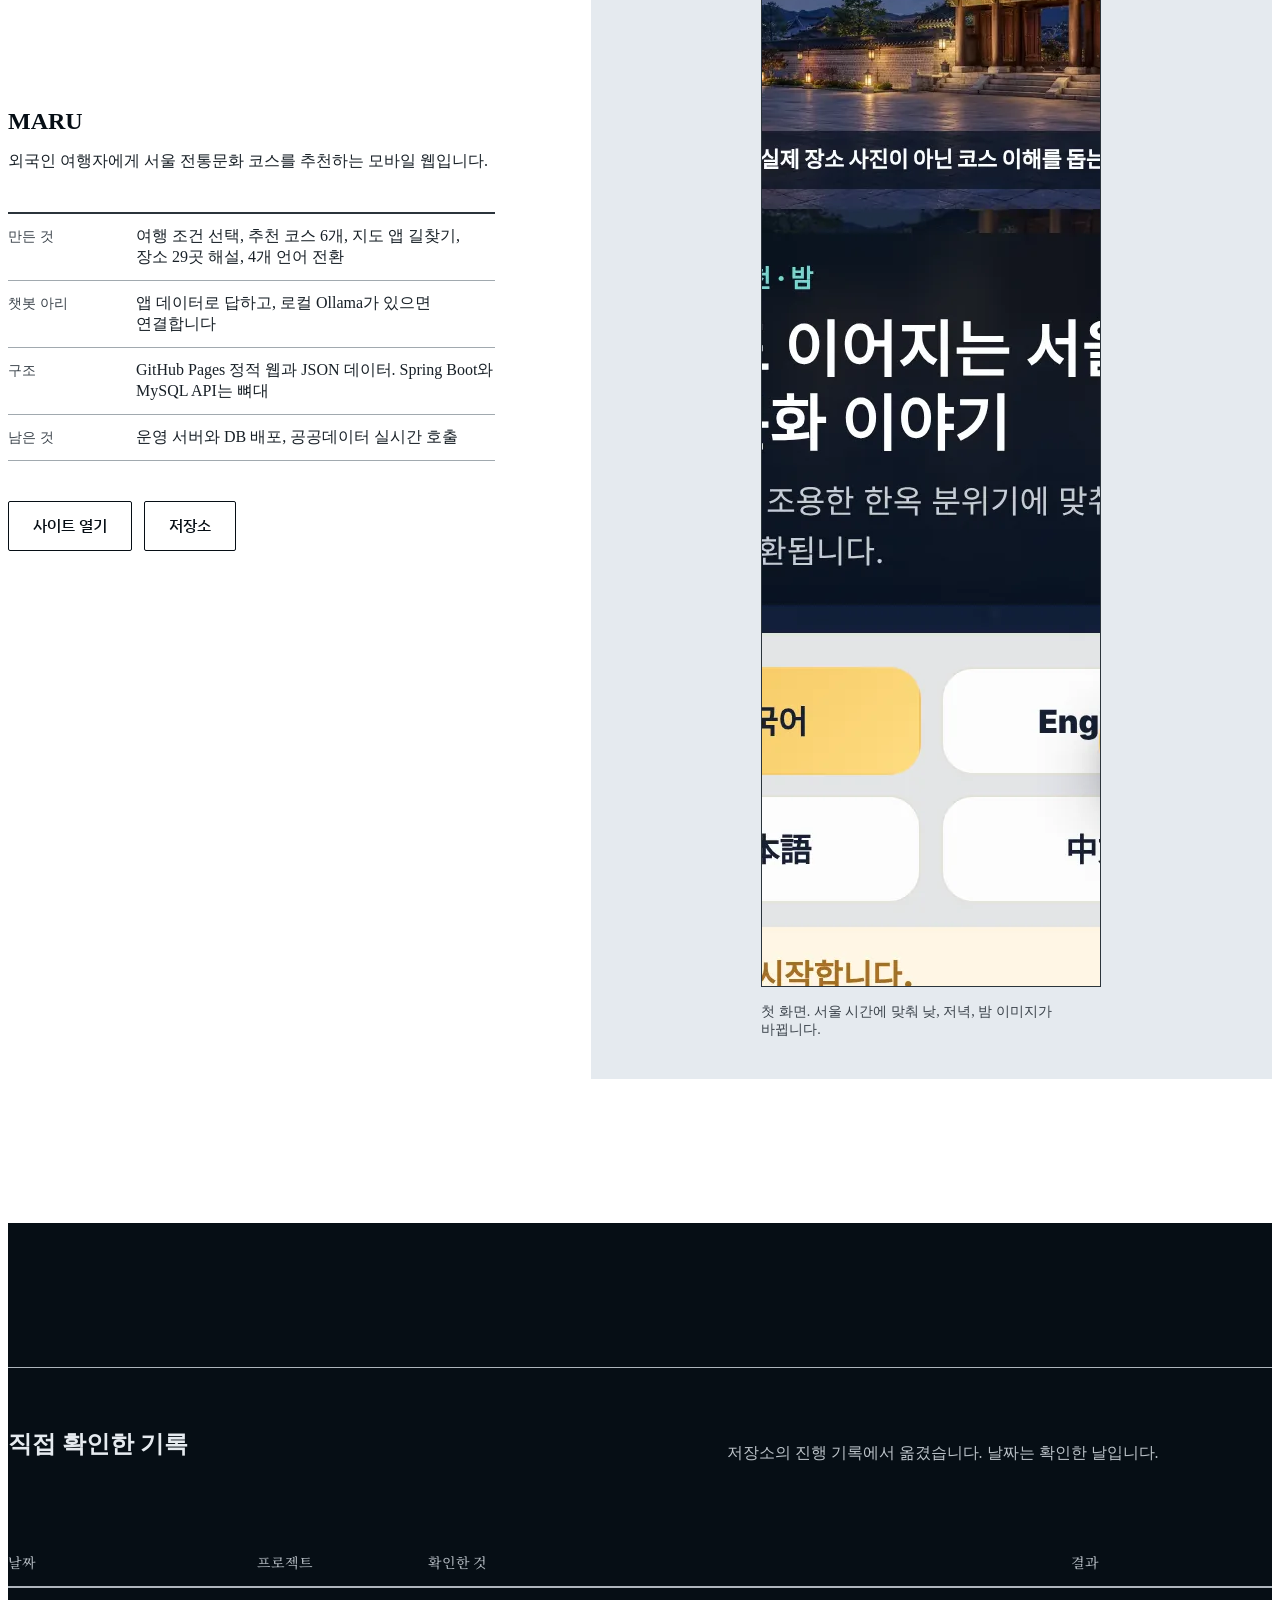
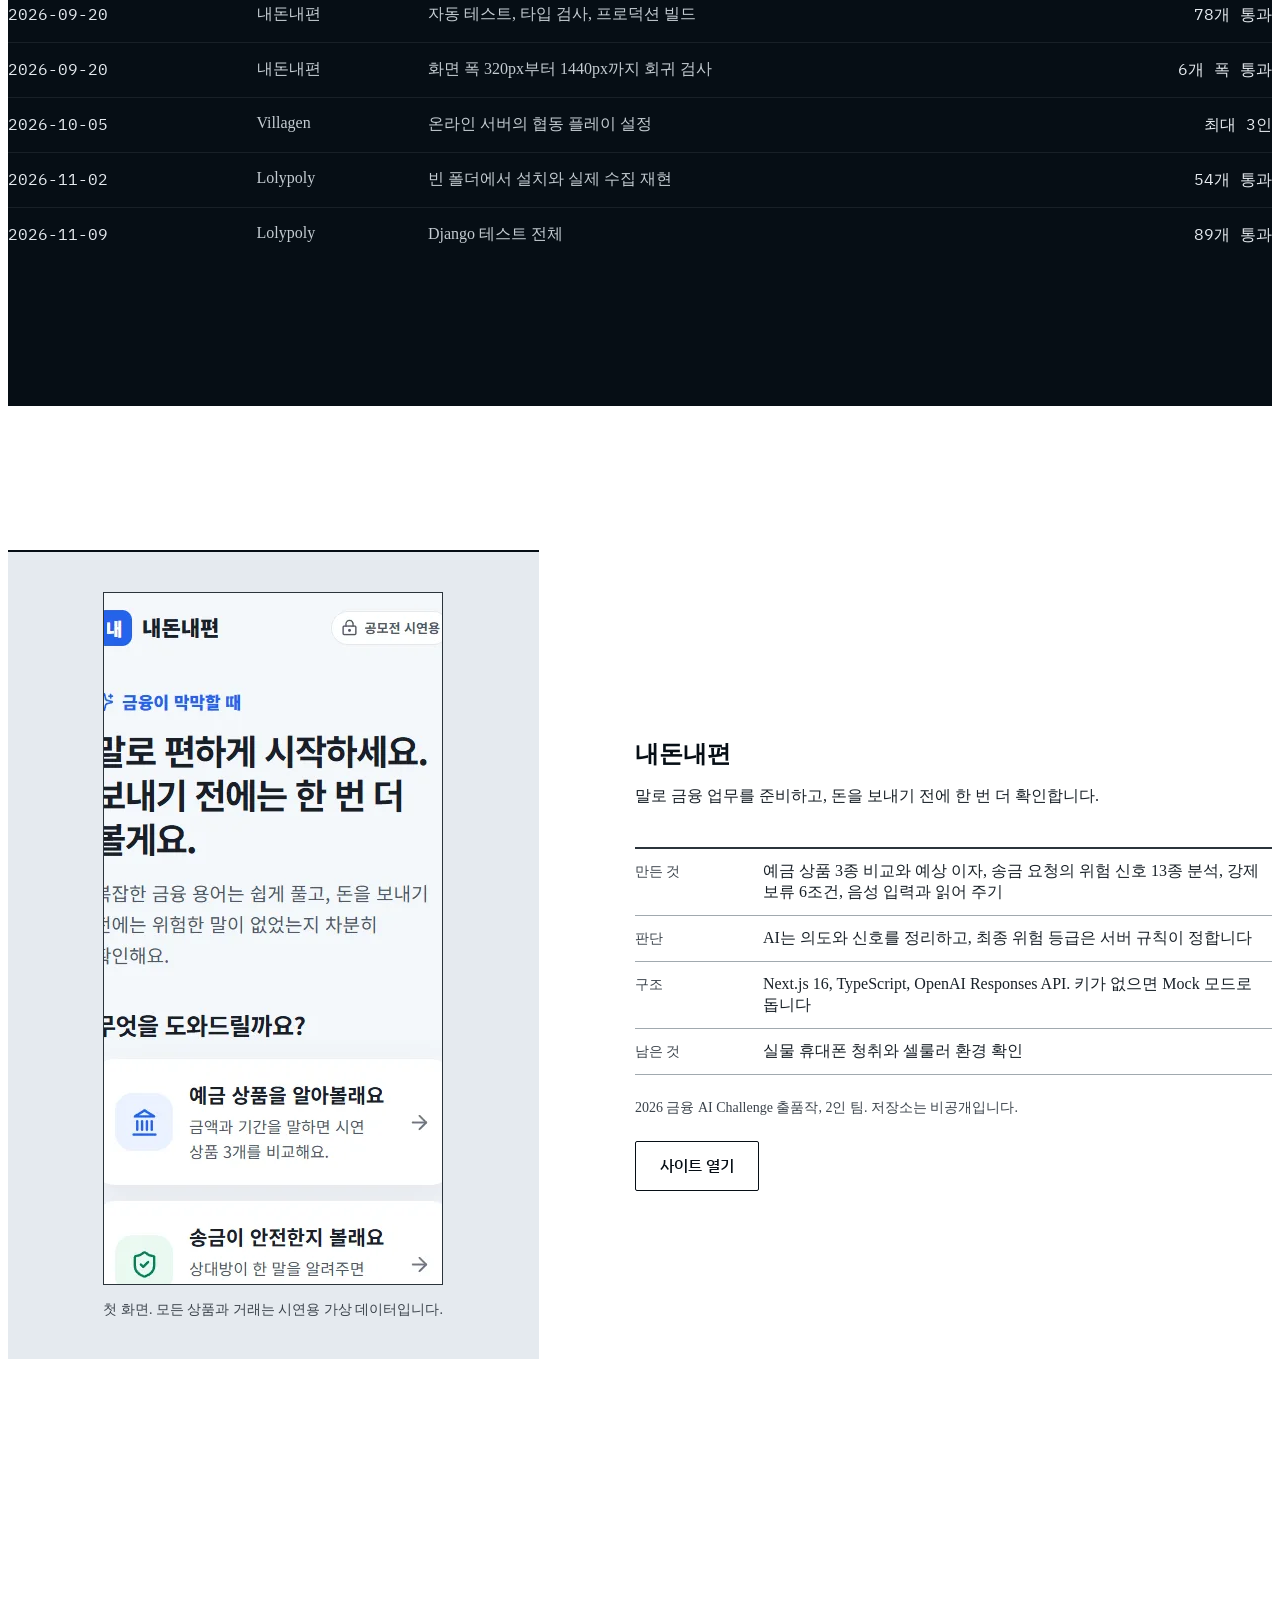
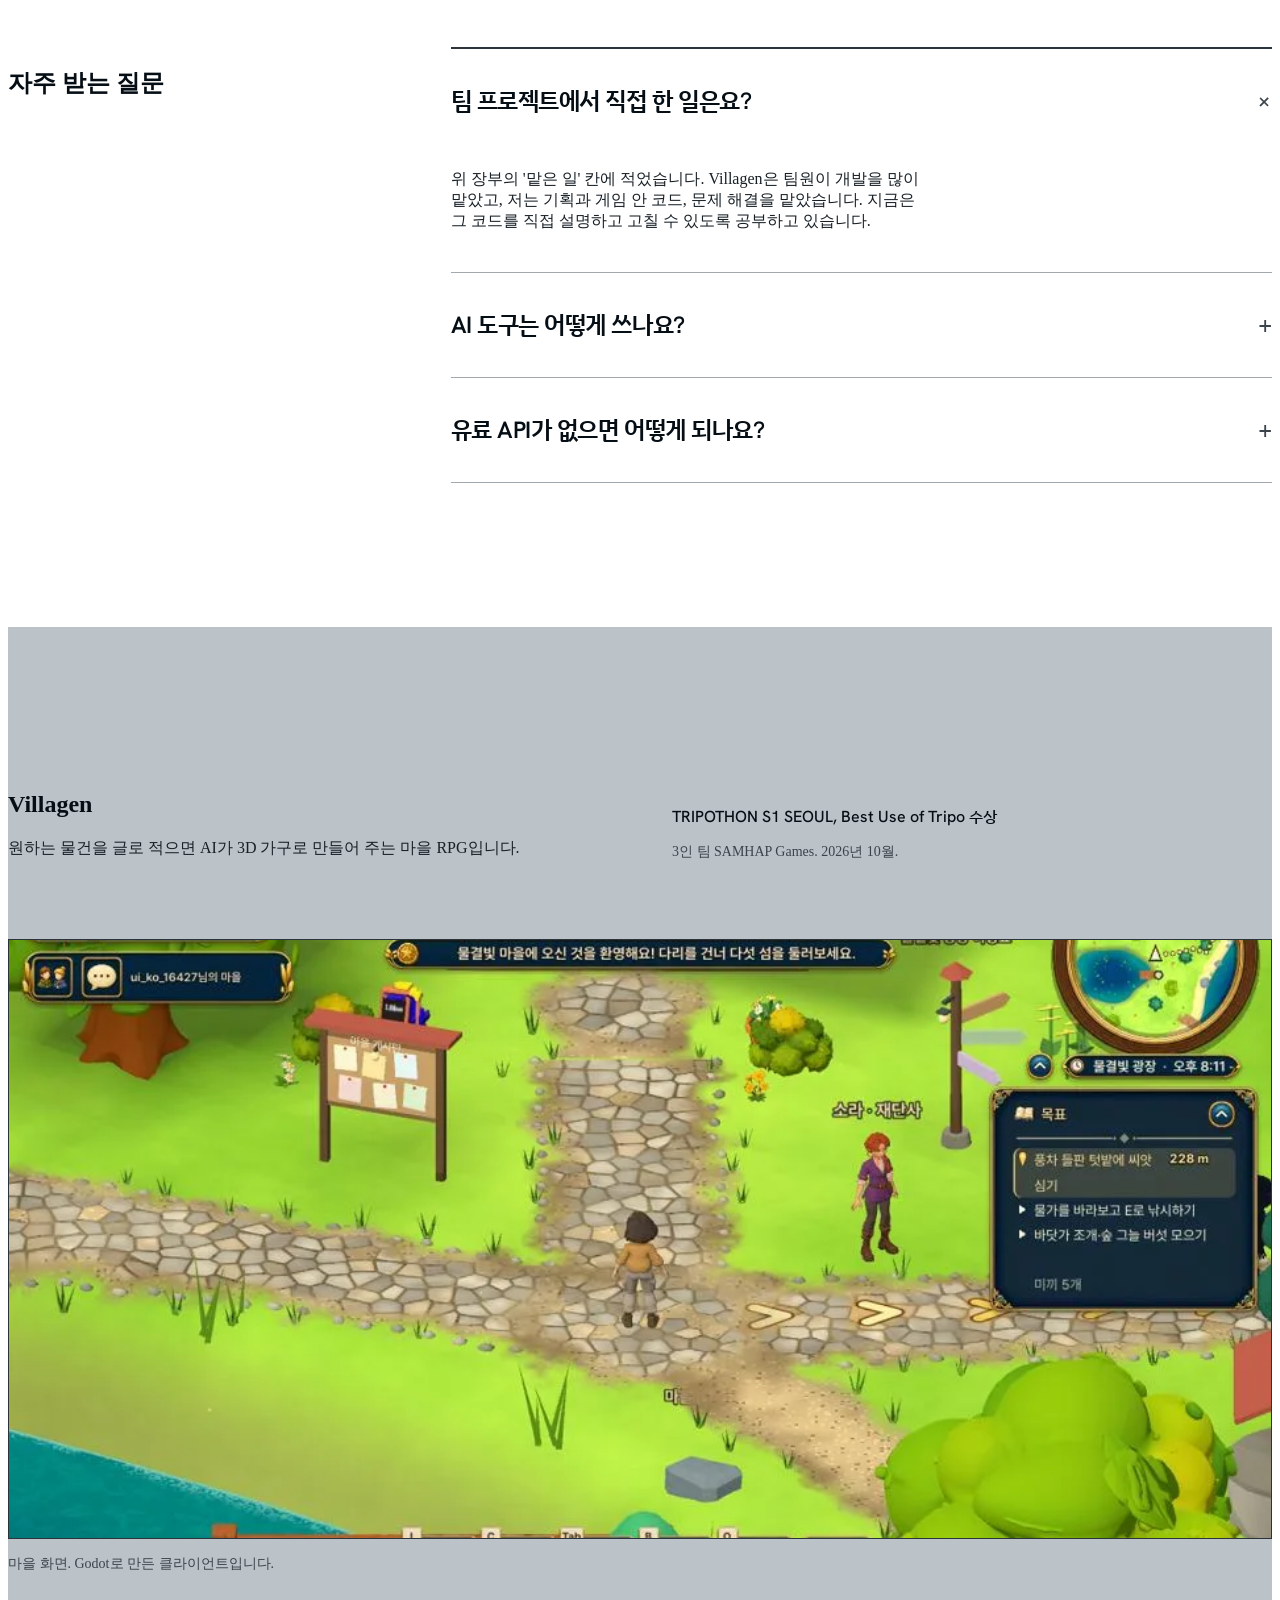
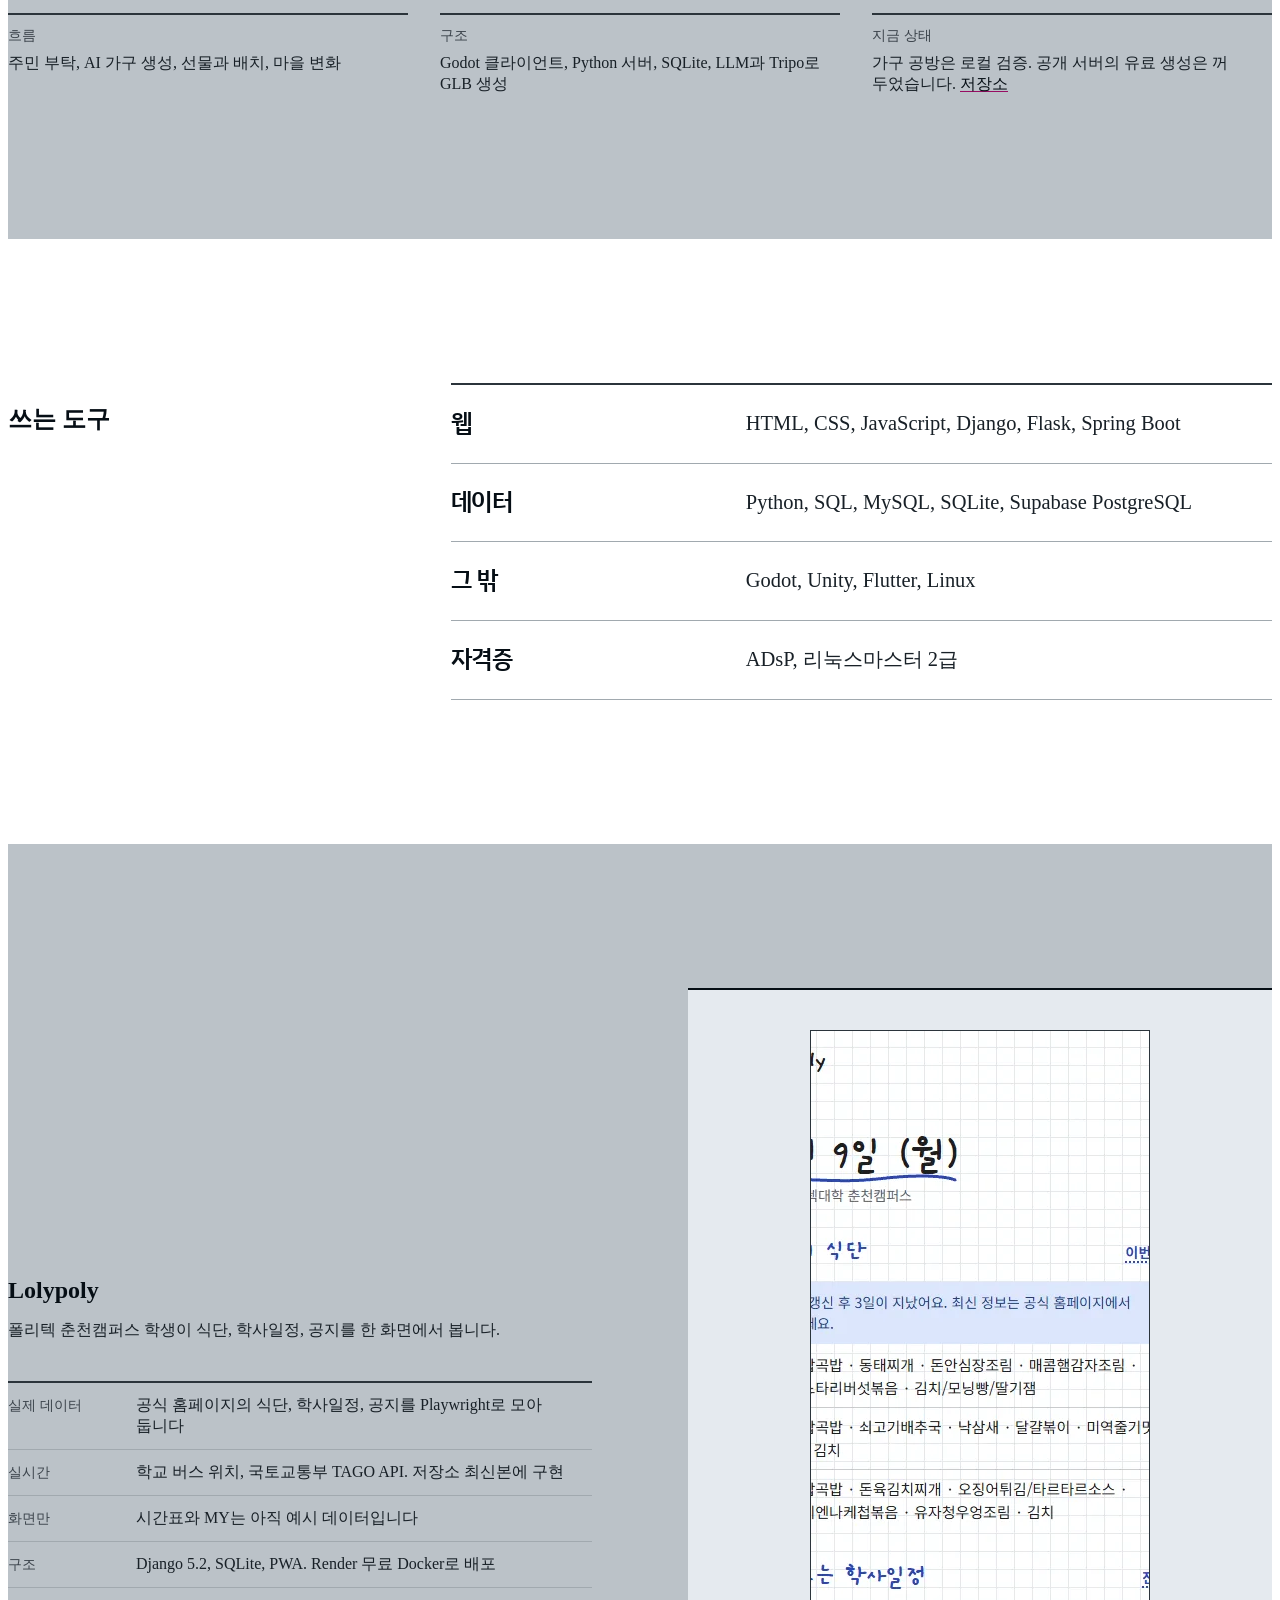
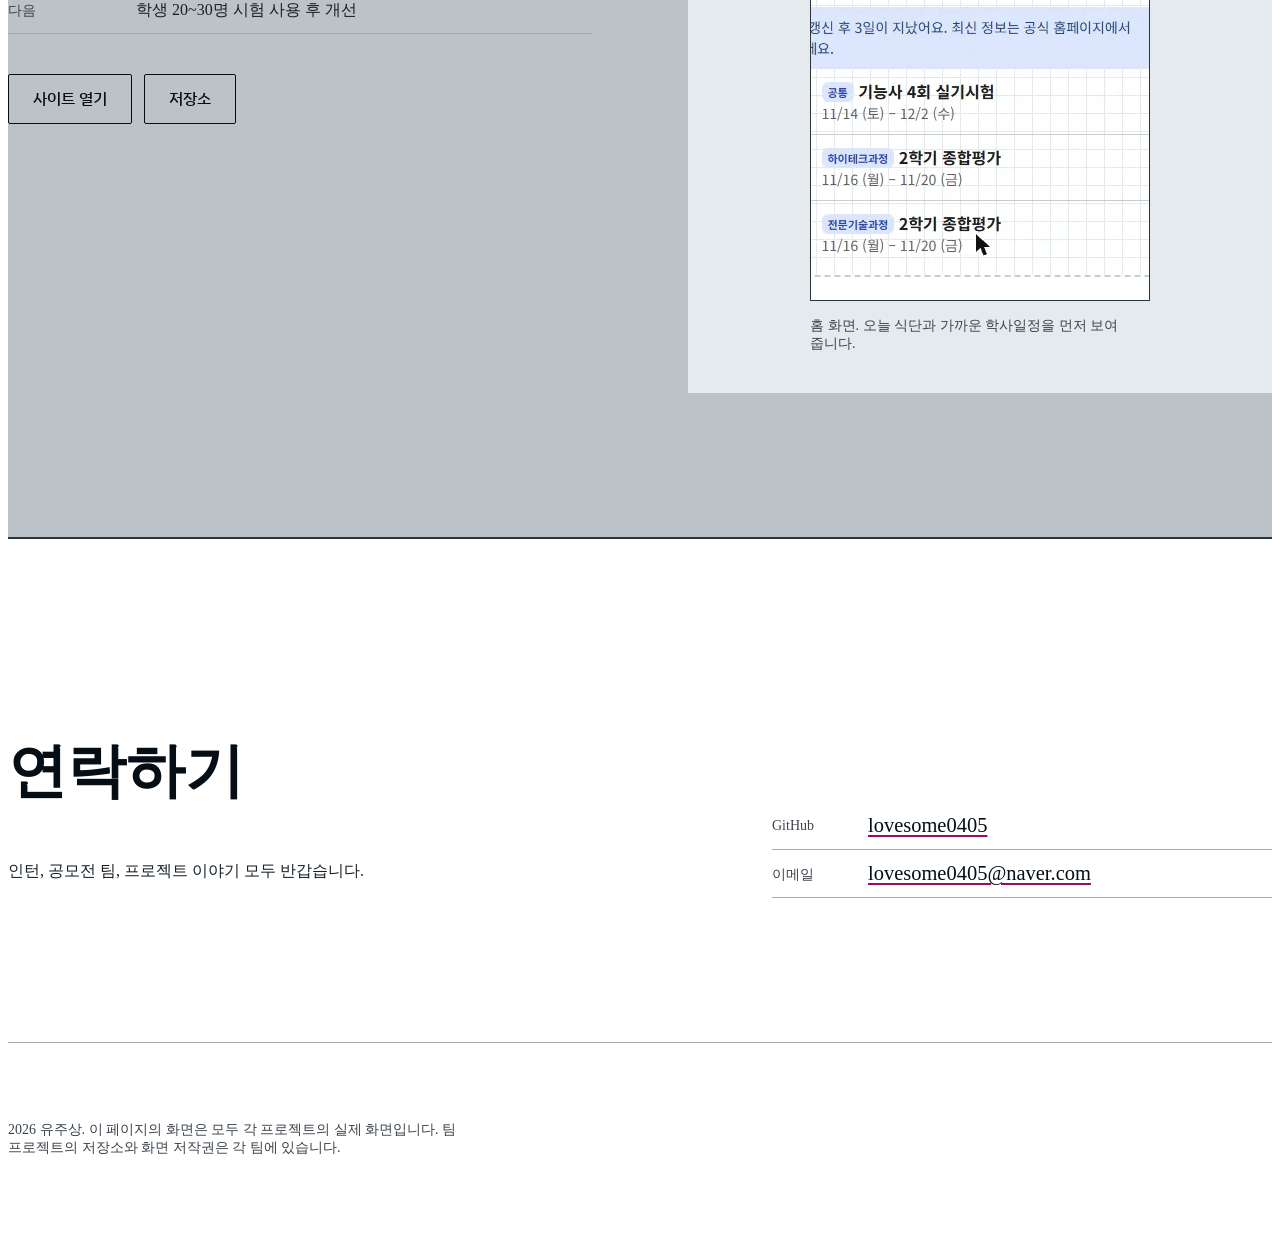
==== commit 95847b01: "연락처에 이메일 추가 Co-Authored-By: Claude Opus 5.5 <noreply@anthropic.com> Claude-Session: https://claude.a" ====
--- a/index.html
+++ b/index.html
@@ -246,7 +246,7 @@
       </div>
       <dl class="contact-lines">
         <div><dt>GitHub</dt><dd><a href="https://github.com/lovesome0405">lovesome0405</a></dd></div>
-        <div><dt>이메일</dt><dd><span class="slot-text" data-slot-text="email">이메일 주소를 넣을 자리</span></dd></div>
+        <div><dt>이메일</dt><dd><a href="mailto:lovesome0405@naver.com">lovesome0405@naver.com</a></dd></div>
       </dl>
     </div>
   </section>
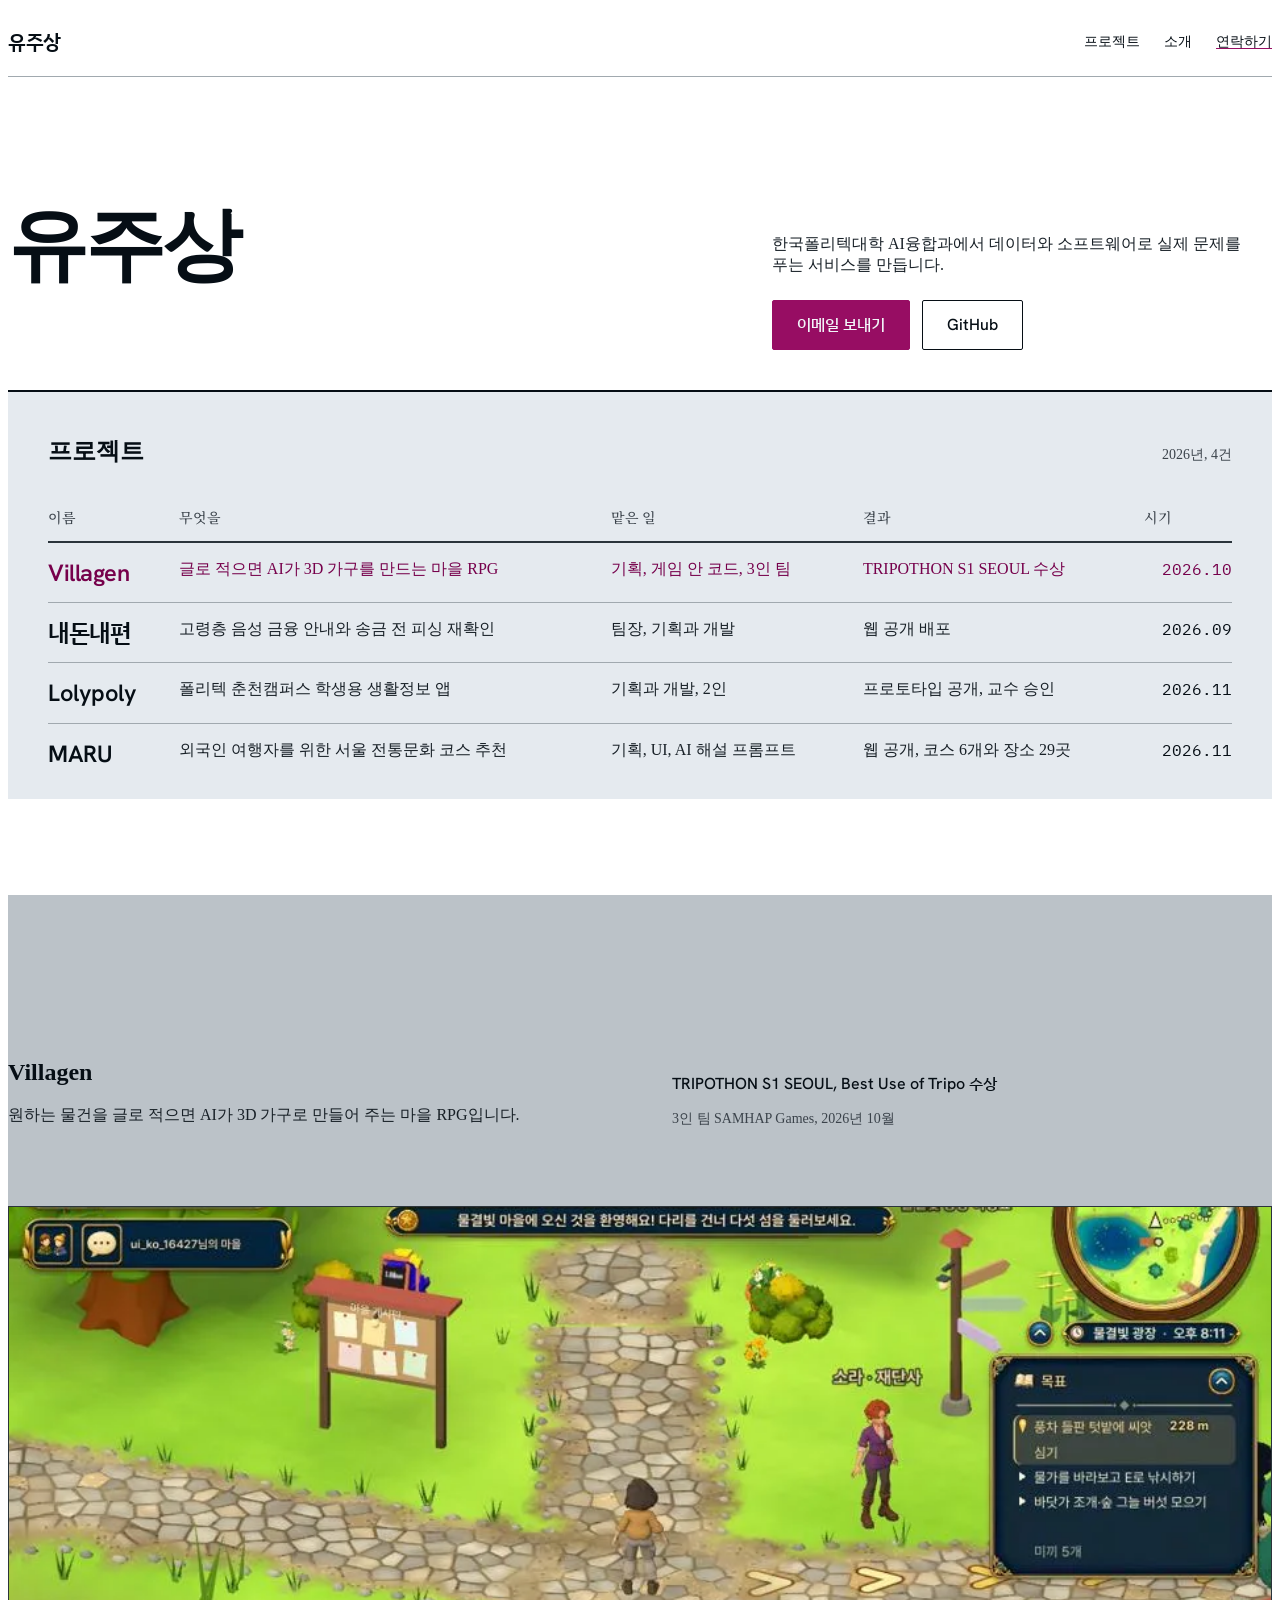
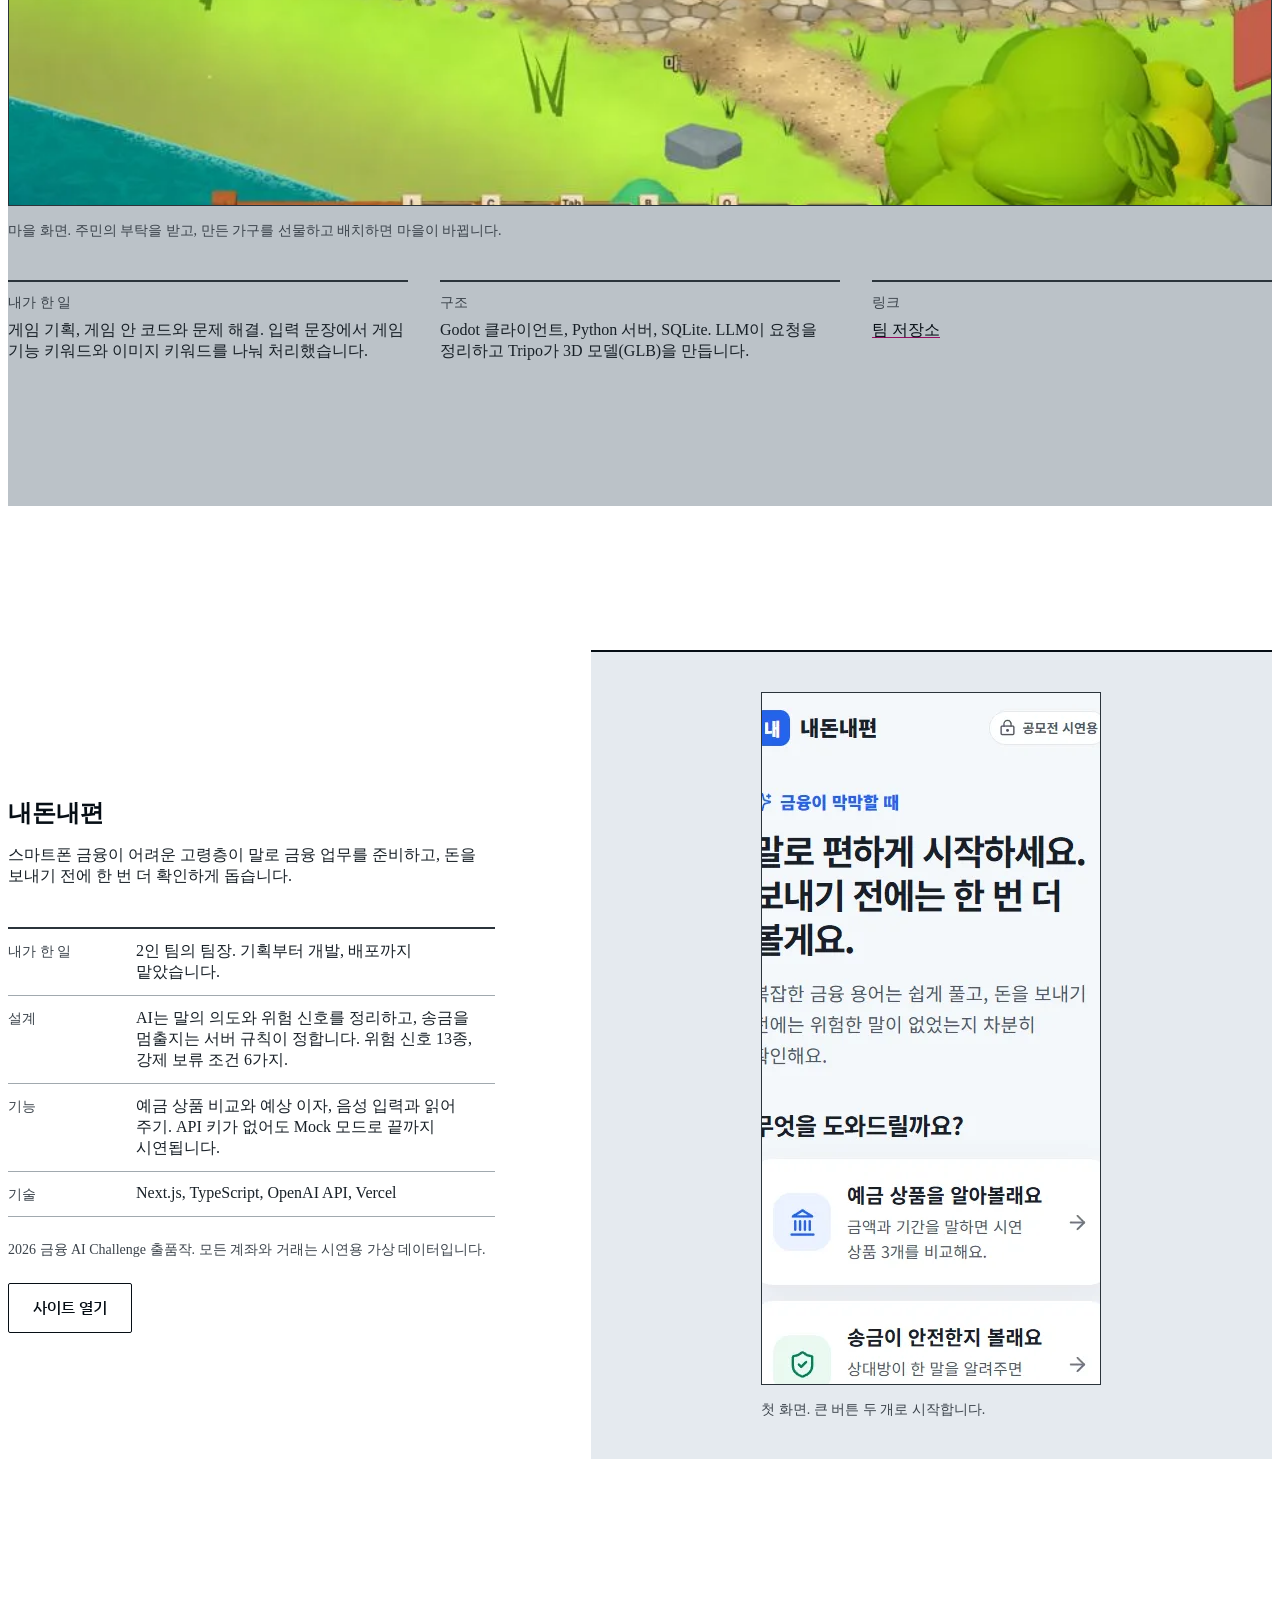
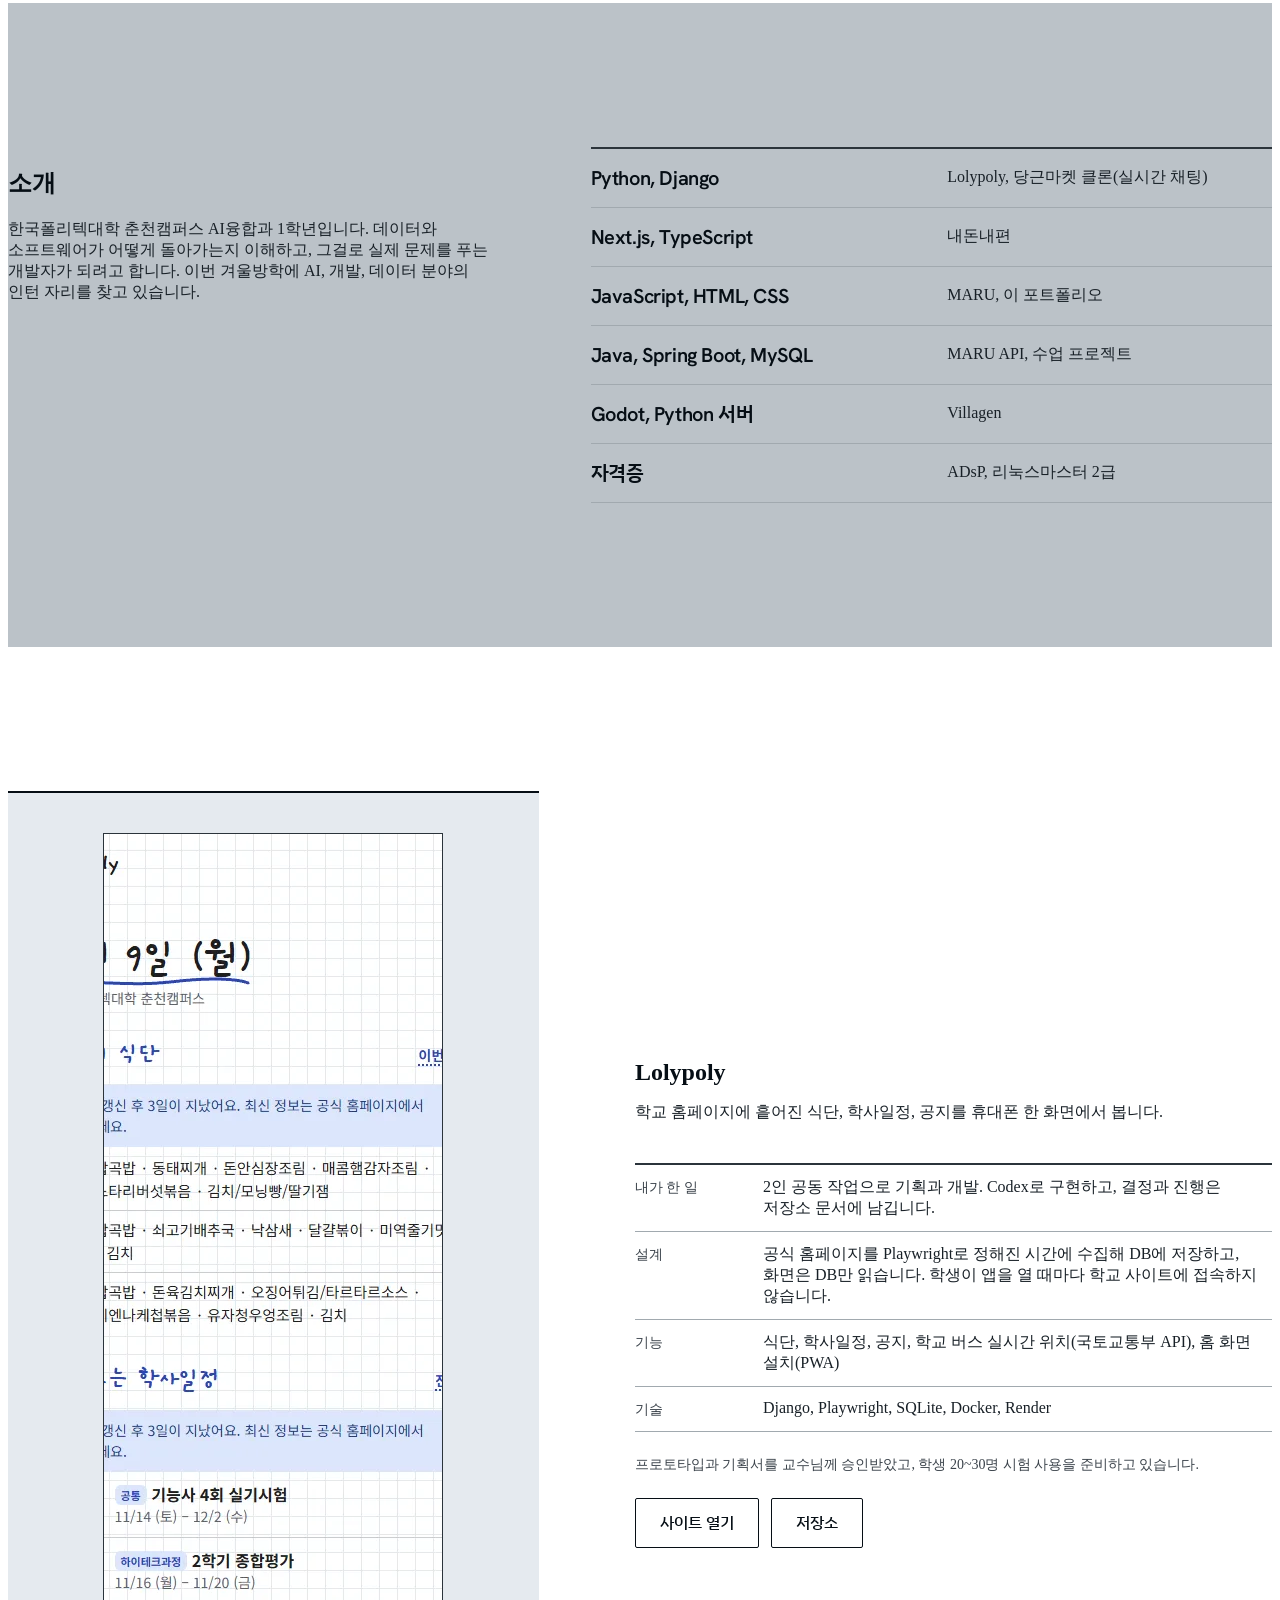
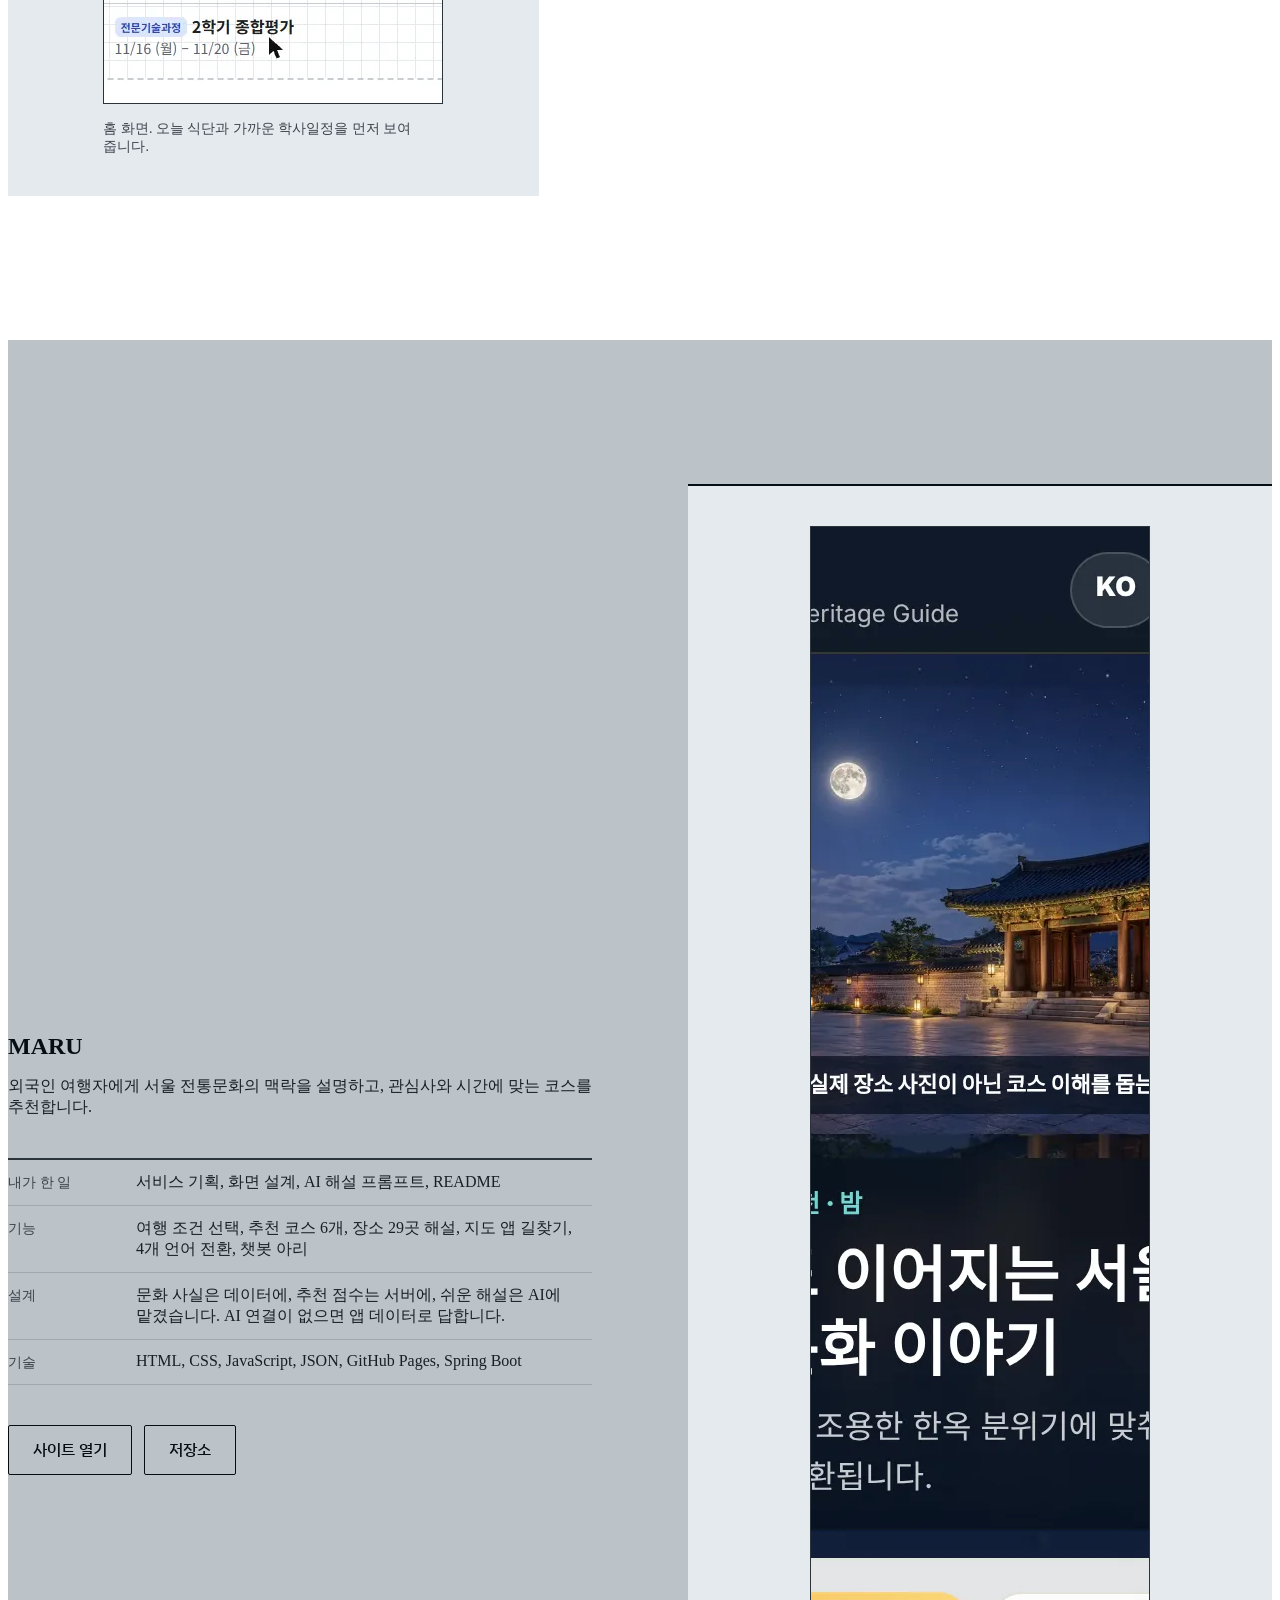
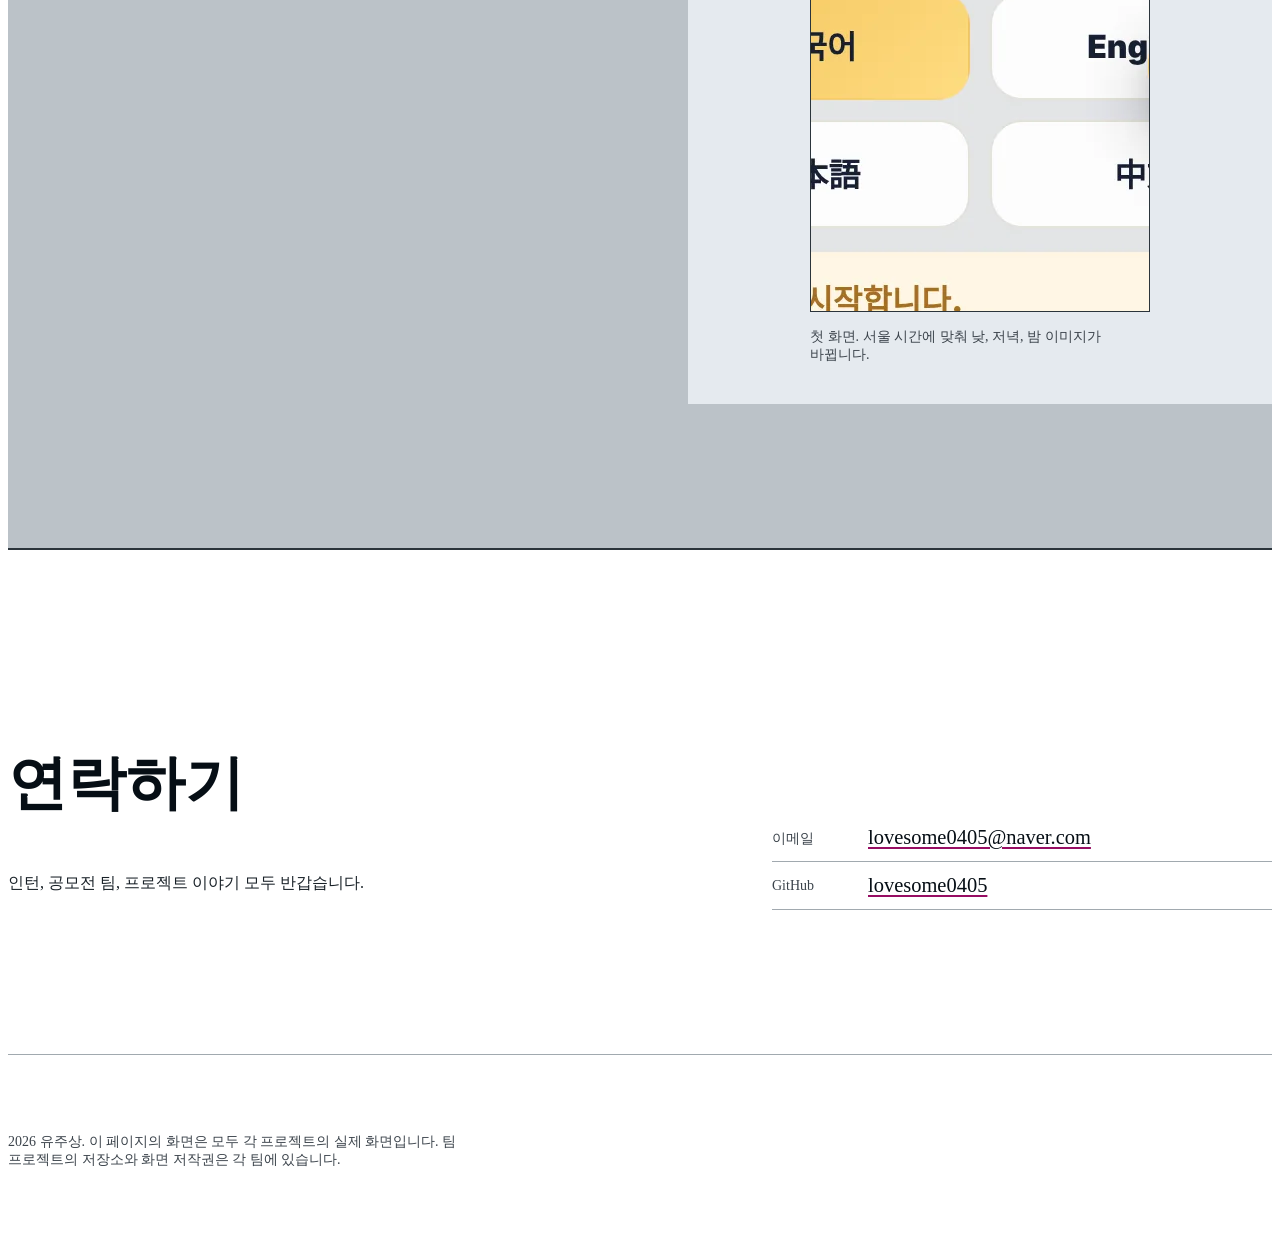
==== commit ca76dee8: "포트폴리오 구성 개선 - 첫 화면을 이름과 한 줄 소개로 바꾸고 이메일 버튼을 앞에 둠 - 자주 받는 질문, 직접 확인한 기록 섹션 삭제 - 프로젝트를 강한 순서(Villagen," ====
--- a/index.html
+++ b/index.html
@@ -4,7 +4,7 @@
 <meta charset="utf-8">
 <meta name="viewport" content="width=device-width, initial-scale=1">
 <title>유주상 포트폴리오</title>
-<meta name="description" content="한국폴리텍대학 춘천캠퍼스 AI융합과 유주상의 프로젝트 기록. MARU, 내돈내편, Villagen, Lolypoly.">
+<meta name="description" content="한국폴리텍대학 춘천캠퍼스 AI융합과 유주상의 포트폴리오. Villagen, 내돈내편, Lolypoly, MARU.">
 <link rel="preconnect" href="https://fonts.googleapis.com">
 <link rel="preconnect" href="https://fonts.gstatic.com" crossorigin>
 <link href="https://fonts.googleapis.com/css2?family=Hanken+Grotesk:wght@500;600&family=IBM+Plex+Mono:wght@400;500&family=IBM+Plex+Sans+KR:wght@500;600&family=Newsreader:ital,opsz,wght@0,6..72,400;0,6..72,500;1,6..72,400&family=Noto+Serif+KR:wght@400;500&display=swap" rel="stylesheet">
@@ -18,8 +18,8 @@
     <a class="wordmark" href="#top">유주상</a>
     <nav aria-label="주요 메뉴">
       <ul>
-        <li class="nav-hide"><a href="#maru">프로젝트</a></li>
-        <li class="nav-hide"><a href="#questions">질문</a></li>
+        <li class="nav-hide"><a href="#work">프로젝트</a></li>
+        <li class="nav-hide"><a href="#about">소개</a></li>
         <li><a class="nav-contact" href="#contact">연락하기</a></li>
       </ul>
     </nav>
@@ -30,148 +30,56 @@
   <section class="hero" id="top" aria-labelledby="hero-title">
     <div class="container">
       <div class="hero-head">
-        <h1 id="hero-title">만든 것과 남은 것을 나눠 적습니다</h1>
+        <h1 id="hero-title">유주상</h1>
         <div>
-          <p class="lead">한국폴리텍대학 춘천캠퍼스 AI융합과 유주상의 프로젝트 네 개입니다.</p>
+          <p class="lead">한국폴리텍대학 AI융합과에서 데이터와 소프트웨어로 실제 문제를 푸는 서비스를 만듭니다.</p>
           <div class="actions">
-            <a class="btn btn--primary" href="#maru">프로젝트 보기</a>
+            <a class="btn btn--primary" href="mailto:lovesome0405@naver.com">이메일 보내기</a>
             <a class="btn" href="https://github.com/lovesome0405">GitHub</a>
           </div>
         </div>
       </div>
 
-      <div class="sheet">
+      <div class="sheet" id="work">
         <div class="sheet-top">
-          <h2>프로젝트 장부</h2>
-          <p>2026년 11월 기준</p>
+          <h2>프로젝트</h2>
+          <p>2026년, 4건</p>
         </div>
         <table class="ledger">
           <thead>
-            <tr><th scope="col">프로젝트</th><th scope="col">무엇을</th><th scope="col">맡은 일</th><th scope="col">지금 상태</th><th scope="col" class="num">최근 갱신</th></tr>
+            <tr><th scope="col">이름</th><th scope="col">무엇을</th><th scope="col">맡은 일</th><th scope="col">결과</th><th scope="col" class="num">시기</th></tr>
           </thead>
           <tbody>
+            <tr class="current">
+              <td class="name"><a href="#villagen">Villagen</a></td>
+              <td data-label="무엇을">글로 적으면 AI가 3D 가구를 만드는 마을 RPG</td>
+              <td data-label="맡은 일">기획, 게임 안 코드, 3인 팀</td>
+              <td data-label="결과">TRIPOTHON S1 SEOUL 수상</td>
+              <td class="num" data-label="시기">2026.10</td>
+            </tr>
+            <tr>
+              <td class="name"><a href="#naedon">내돈내편</a></td>
+              <td data-label="무엇을">고령층 음성 금융 안내와 송금 전 피싱 재확인</td>
+              <td data-label="맡은 일">팀장, 기획과 개발</td>
+              <td data-label="결과">웹 공개 배포</td>
+              <td class="num" data-label="시기">2026.09</td>
+            </tr>
+            <tr>
+              <td class="name"><a href="#lolypoly">Lolypoly</a></td>
+              <td data-label="무엇을">폴리텍 춘천캠퍼스 학생용 생활정보 앱</td>
+              <td data-label="맡은 일">기획과 개발, 2인</td>
+              <td data-label="결과">프로토타입 공개, 교수 승인</td>
+              <td class="num" data-label="시기">2026.11</td>
+            </tr>
             <tr>
               <td class="name"><a href="#maru">MARU</a></td>
               <td data-label="무엇을">외국인 여행자를 위한 서울 전통문화 코스 추천</td>
               <td data-label="맡은 일">기획, UI, AI 해설 프롬프트</td>
-              <td data-label="지금 상태">정적 웹 공개. 서버는 뼈대까지</td>
-              <td class="num" data-label="최근 갱신">2026.11</td>
-            </tr>
-            <tr>
-              <td class="name"><a href="#naedon">내돈내편</a></td>
-              <td data-label="무엇을">고령층 음성 금융 안내와 송금 전 피싱 재확인</td>
-              <td data-label="맡은 일">팀장, 기획과 개발</td>
-              <td data-label="지금 상태">공개 배포. 실물 기기 확인 남음</td>
-              <td class="num" data-label="최근 갱신">2026.09</td>
-            </tr>
-            <tr>
-              <td class="name"><a href="#villagen">Villagen</a></td>
-              <td data-label="무엇을">글로 적으면 AI가 3D 가구를 만드는 마을 RPG</td>
-              <td data-label="맡은 일">기획, 게임 안 코드, 문제 해결</td>
-              <td data-label="지금 상태">Tripothon 수상. 생성 기능은 로컬 검증</td>
-              <td class="num" data-label="최근 갱신">2026.10</td>
-            </tr>
-            <tr class="current">
-              <td class="name"><a href="#lolypoly">Lolypoly</a></td>
-              <td data-label="무엇을">폴리텍 춘천캠퍼스 학생용 생활정보 앱</td>
-              <td data-label="맡은 일">기획과 개발, 2인 공동 작업</td>
-              <td data-label="지금 상태">진행 중. 시험 사용 준비</td>
-              <td class="num" data-label="최근 갱신">2026.11</td>
+              <td data-label="결과">웹 공개, 코스 6개와 장소 29곳</td>
+              <td class="num" data-label="시기">2026.11</td>
             </tr>
           </tbody>
         </table>
-        <p class="sheet-foot">상태는 각 저장소의 진행 기록을 따릅니다. 확인하지 않은 기능은 완료로 적지 않았습니다.</p>
-      </div>
-    </div>
-  </section>
-
-  <section class="section case" id="maru" aria-labelledby="maru-title">
-    <div class="container split">
-      <div>
-        <h2 id="maru-title">MARU</h2>
-        <p class="lead">외국인 여행자에게 서울 전통문화 코스를 추천하는 모바일 웹입니다.</p>
-        <dl class="facts">
-          <div><dt>만든 것</dt><dd>여행 조건 선택, 추천 코스 6개, 지도 앱 길찾기, 장소 29곳 해설, 4개 언어 전환</dd></div>
-          <div><dt>챗봇 아리</dt><dd>앱 데이터로 답하고, 로컬 Ollama가 있으면 연결합니다</dd></div>
-          <div><dt>구조</dt><dd>GitHub Pages 정적 웹과 JSON 데이터. Spring Boot와 MySQL API는 뼈대</dd></div>
-          <div><dt>남은 것</dt><dd>운영 서버와 DB 배포, 공공데이터 실시간 호출</dd></div>
-        </dl>
-        <div class="actions">
-          <a class="btn" href="https://lovesome0405.github.io/ari/">사이트 열기</a>
-          <a class="btn" href="https://github.com/lovesome0405/ari">저장소</a>
-        </div>
-      </div>
-      <div class="stage">
-        <figure class="phone">
-          <img src="assets/maru.webp" width="780" height="1386" loading="lazy" alt="MARU 첫 화면. 궁궐 야경 이미지 아래에 언어 선택 버튼과 시작하기 버튼이 있다">
-          <figcaption>첫 화면. 서울 시간에 맞춰 낮, 저녁, 밤 이미지가 바뀝니다.</figcaption>
-        </figure>
-      </div>
-    </div>
-  </section>
-
-  <section class="section band-ink" aria-labelledby="record-title">
-    <div class="container">
-      <div class="head-split">
-        <h2 id="record-title">직접 확인한 기록</h2>
-        <p>저장소의 진행 기록에서 옮겼습니다. 날짜는 확인한 날입니다.</p>
-      </div>
-      <table class="record">
-        <thead>
-          <tr><th scope="col">날짜</th><th scope="col">프로젝트</th><th scope="col">확인한 것</th><th scope="col">결과</th></tr>
-        </thead>
-        <tbody>
-          <tr><td class="num">2026-09-20</td><td>내돈내편</td><td>자동 테스트, 타입 검사, 프로덕션 빌드</td><td class="result">78개 통과</td></tr>
-          <tr><td class="num">2026-09-20</td><td>내돈내편</td><td>화면 폭 320px부터 1440px까지 회귀 검사</td><td class="result">6개 폭 통과</td></tr>
-          <tr><td class="num">2026-10-05</td><td>Villagen</td><td>온라인 서버의 협동 플레이 설정</td><td class="result">최대 3인</td></tr>
-          <tr><td class="num">2026-11-02</td><td>Lolypoly</td><td>빈 폴더에서 설치와 실제 수집 재현</td><td class="result">54개 통과</td></tr>
-          <tr><td class="num">2026-11-09</td><td>Lolypoly</td><td>Django 테스트 전체</td><td class="result">89개 통과</td></tr>
-        </tbody>
-      </table>
-    </div>
-  </section>
-
-  <section class="section case" id="naedon" aria-labelledby="naedon-title">
-    <div class="container split split--flip">
-      <div class="stage">
-        <figure class="phone">
-          <img src="assets/naedon.webp" width="390" height="693" loading="lazy" alt="내돈내편 첫 화면. 말로 편하게 시작하세요라는 제목 아래 예금 상품 알아보기와 송금 안전 확인 버튼이 있다">
-          <figcaption>첫 화면. 모든 상품과 거래는 시연용 가상 데이터입니다.</figcaption>
-        </figure>
-      </div>
-      <div>
-        <h2 id="naedon-title">내돈내편</h2>
-        <p class="lead">말로 금융 업무를 준비하고, 돈을 보내기 전에 한 번 더 확인합니다.</p>
-        <dl class="facts">
-          <div><dt>만든 것</dt><dd>예금 상품 3종 비교와 예상 이자, 송금 요청의 위험 신호 13종 분석, 강제 보류 6조건, 음성 입력과 읽어 주기</dd></div>
-          <div><dt>판단</dt><dd>AI는 의도와 신호를 정리하고, 최종 위험 등급은 서버 규칙이 정합니다</dd></div>
-          <div><dt>구조</dt><dd>Next.js 16, TypeScript, OpenAI Responses API. 키가 없으면 Mock 모드로 돕니다</dd></div>
-          <div><dt>남은 것</dt><dd>실물 휴대폰 청취와 셀룰러 환경 확인</dd></div>
-        </dl>
-        <p class="note">2026 금융 AI Challenge 출품작, 2인 팀. 저장소는 비공개입니다.</p>
-        <div class="actions">
-          <a class="btn" href="https://naedonnaepyeon.vercel.app">사이트 열기</a>
-        </div>
-      </div>
-    </div>
-  </section>
-
-  <section class="section" id="questions" aria-labelledby="qa-title">
-    <div class="container qa">
-      <h2 id="qa-title">자주 받는 질문</h2>
-      <div class="qa-list">
-        <details open>
-          <summary>팀 프로젝트에서 직접 한 일은요?</summary>
-          <div class="answer"><p>위 장부의 '맡은 일' 칸에 적었습니다. Villagen은 팀원이 개발을 많이 맡았고, 저는 기획과 게임 안 코드, 문제 해결을 맡았습니다. 지금은 그 코드를 직접 설명하고 고칠 수 있도록 공부하고 있습니다.</p></div>
-        </details>
-        <details>
-          <summary>AI 도구는 어떻게 쓰나요?</summary>
-          <div class="answer"><p>Codex와 Claude로 구현을 함께 하고, 결정과 진행은 저장소의 DECISIONS.md와 PROGRESS.md에 남깁니다. 테스트하지 않은 기능은 완료로 적지 않습니다.</p></div>
-        </details>
-        <details>
-          <summary>유료 API가 없으면 어떻게 되나요?</summary>
-          <div class="answer"><p>키가 없어도 핵심 흐름이 돌도록 만듭니다. 내돈내편은 Mock 모드로, MARU의 아리는 앱 데이터 답변으로 바뀝니다.</p></div>
-        </details>
       </div>
     </div>
   </section>
@@ -185,56 +93,111 @@
         </div>
         <div>
           <p class="prize">TRIPOTHON S1 SEOUL, Best Use of Tripo 수상</p>
-          <p class="caption">3인 팀 SAMHAP Games. 2026년 10월.</p>
+          <p class="caption">3인 팀 SAMHAP Games, 2026년 10월</p>
         </div>
       </div>
       <figure class="wide">
         <img src="assets/villagen.webp" width="960" height="600" loading="lazy" alt="Villagen 게임 화면. 섬 마을 광장에 캐릭터가 서 있고 오른쪽 위에 지도가 있다">
-        <figcaption>마을 화면. Godot로 만든 클라이언트입니다.</figcaption>
+        <figcaption>마을 화면. 주민의 부탁을 받고, 만든 가구를 선물하고 배치하면 마을이 바뀝니다.</figcaption>
       </figure>
       <dl class="facts-row">
-        <div><dt>흐름</dt><dd>주민 부탁, AI 가구 생성, 선물과 배치, 마을 변화</dd></div>
-        <div><dt>구조</dt><dd>Godot 클라이언트, Python 서버, SQLite, LLM과 Tripo로 GLB 생성</dd></div>
-        <div><dt>지금 상태</dt><dd>가구 공방은 로컬 검증. 공개 서버의 유료 생성은 꺼 두었습니다. <a href="https://github.com/NormalMan0228/tripo_s1">저장소</a></dd></div>
+        <div><dt>내가 한 일</dt><dd>게임 기획, 게임 안 코드와 문제 해결. 입력 문장에서 게임 기능 키워드와 이미지 키워드를 나눠 처리했습니다.</dd></div>
+        <div><dt>구조</dt><dd>Godot 클라이언트, Python 서버, SQLite. LLM이 요청을 정리하고 Tripo가 3D 모델(GLB)을 만듭니다.</dd></div>
+        <div><dt>링크</dt><dd><a href="https://github.com/NormalMan0228/tripo_s1">팀 저장소</a></dd></div>
       </dl>
     </div>
   </section>
 
-  <section class="section" aria-labelledby="tools-title">
-    <div class="container tools">
-      <h2 id="tools-title">쓰는 도구</h2>
+  <section class="section case" id="naedon" aria-labelledby="naedon-title">
+    <div class="container split">
+      <div>
+        <h2 id="naedon-title">내돈내편</h2>
+        <p class="lead">스마트폰 금융이 어려운 고령층이 말로 금융 업무를 준비하고, 돈을 보내기 전에 한 번 더 확인하게 돕습니다.</p>
+        <dl class="facts">
+          <div><dt>내가 한 일</dt><dd>2인 팀의 팀장. 기획부터 개발, 배포까지 맡았습니다.</dd></div>
+          <div><dt>설계</dt><dd>AI는 말의 의도와 위험 신호를 정리하고, 송금을 멈출지는 서버 규칙이 정합니다. 위험 신호 13종, 강제 보류 조건 6가지.</dd></div>
+          <div><dt>기능</dt><dd>예금 상품 비교와 예상 이자, 음성 입력과 읽어 주기. API 키가 없어도 Mock 모드로 끝까지 시연됩니다.</dd></div>
+          <div><dt>기술</dt><dd>Next.js, TypeScript, OpenAI API, Vercel</dd></div>
+        </dl>
+        <p class="note">2026 금융 AI Challenge 출품작. 모든 계좌와 거래는 시연용 가상 데이터입니다.</p>
+        <div class="actions">
+          <a class="btn" href="https://naedonnaepyeon.vercel.app">사이트 열기</a>
+        </div>
+      </div>
+      <div class="stage">
+        <figure class="phone">
+          <img src="assets/naedon.webp" width="390" height="693" loading="lazy" alt="내돈내편 첫 화면. 말로 편하게 시작하세요라는 제목 아래 예금 상품 알아보기와 송금 안전 확인 버튼이 있다">
+          <figcaption>첫 화면. 큰 버튼 두 개로 시작합니다.</figcaption>
+        </figure>
+      </div>
+    </div>
+  </section>
+
+  <section class="section well" id="about" aria-labelledby="about-title">
+    <div class="container about">
+      <div>
+        <h2 id="about-title">소개</h2>
+        <p class="lead">한국폴리텍대학 춘천캠퍼스 AI융합과 1학년입니다. 데이터와 소프트웨어가 어떻게 돌아가는지 이해하고, 그걸로 실제 문제를 푸는 개발자가 되려고 합니다. 이번 겨울방학에 AI, 개발, 데이터 분야의 인턴 자리를 찾고 있습니다.</p>
+      </div>
       <dl class="tool-rows">
-        <div><dt>웹</dt><dd>HTML, CSS, JavaScript, Django, Flask, Spring Boot</dd></div>
-        <div><dt>데이터</dt><dd>Python, SQL, MySQL, SQLite, Supabase PostgreSQL</dd></div>
-        <div><dt>그 밖</dt><dd>Godot, Unity, Flutter, Linux</dd></div>
+        <div><dt>Python, Django</dt><dd>Lolypoly, 당근마켓 클론(실시간 채팅)</dd></div>
+        <div><dt>Next.js, TypeScript</dt><dd>내돈내편</dd></div>
+        <div><dt>JavaScript, HTML, CSS</dt><dd>MARU, 이 포트폴리오</dd></div>
+        <div><dt>Java, Spring Boot, MySQL</dt><dd>MARU API, 수업 프로젝트</dd></div>
+        <div><dt>Godot, Python 서버</dt><dd>Villagen</dd></div>
         <div><dt>자격증</dt><dd>ADsP, 리눅스마스터 2급</dd></div>
       </dl>
     </div>
   </section>
 
-  <section class="section well case" id="lolypoly" aria-labelledby="lolypoly-title">
-    <div class="container split split--even">
-      <div>
-        <h2 id="lolypoly-title">Lolypoly</h2>
-        <p class="lead">폴리텍 춘천캠퍼스 학생이 식단, 학사일정, 공지를 한 화면에서 봅니다.</p>
-        <dl class="facts">
-          <div><dt>실제 데이터</dt><dd>공식 홈페이지의 식단, 학사일정, 공지를 Playwright로 모아 둡니다</dd></div>
-          <div><dt>실시간</dt><dd>학교 버스 위치, 국토교통부 TAGO API. 저장소 최신본에 구현</dd></div>
-          <div><dt>화면만</dt><dd>시간표와 MY는 아직 예시 데이터입니다</dd></div>
-          <div><dt>구조</dt><dd>Django 5.2, SQLite, PWA. Render 무료 Docker로 배포</dd></div>
-          <div><dt>다음</dt><dd>학생 20~30명 시험 사용 후 개선</dd></div>
-        </dl>
-        <div class="actions">
-          <a class="btn" href="https://lolypoly.lolypoly.workers.dev/">사이트 열기</a>
-          <a class="btn" href="https://github.com/chanmini584-ux/LOLYPOLY">저장소</a>
-        </div>
-      </div>
+  <section class="section case" id="lolypoly" aria-labelledby="lolypoly-title">
+    <div class="container split split--flip">
       <div class="stage">
         <figure class="phone">
           <img src="assets/lolypoly.webp" width="490" height="871" loading="lazy" alt="Lolypoly 홈 화면. 오늘 날짜 아래에 조식, 중식, 석식 메뉴와 다가오는 학사일정이 있다">
           <figcaption>홈 화면. 오늘 식단과 가까운 학사일정을 먼저 보여 줍니다.</figcaption>
         </figure>
       </div>
+      <div>
+        <h2 id="lolypoly-title">Lolypoly</h2>
+        <p class="lead">학교 홈페이지에 흩어진 식단, 학사일정, 공지를 휴대폰 한 화면에서 봅니다.</p>
+        <dl class="facts">
+          <div><dt>내가 한 일</dt><dd>2인 공동 작업으로 기획과 개발. Codex로 구현하고, 결정과 진행은 저장소 문서에 남깁니다.</dd></div>
+          <div><dt>설계</dt><dd>공식 홈페이지를 Playwright로 정해진 시간에 수집해 DB에 저장하고, 화면은 DB만 읽습니다. 학생이 앱을 열 때마다 학교 사이트에 접속하지 않습니다.</dd></div>
+          <div><dt>기능</dt><dd>식단, 학사일정, 공지, 학교 버스 실시간 위치(국토교통부 API), 홈 화면 설치(PWA)</dd></div>
+          <div><dt>기술</dt><dd>Django, Playwright, SQLite, Docker, Render</dd></div>
+        </dl>
+        <p class="note">프로토타입과 기획서를 교수님께 승인받았고, 학생 20~30명 시험 사용을 준비하고 있습니다.</p>
+        <div class="actions">
+          <a class="btn" href="https://lolypoly.lolypoly.workers.dev/">사이트 열기</a>
+          <a class="btn" href="https://github.com/chanmini584-ux/LOLYPOLY">저장소</a>
+        </div>
+      </div>
+    </div>
+  </section>
+
+  <section class="section well case" id="maru" aria-labelledby="maru-title">
+    <div class="container split split--even">
+      <div>
+        <h2 id="maru-title">MARU</h2>
+        <p class="lead">외국인 여행자에게 서울 전통문화의 맥락을 설명하고, 관심사와 시간에 맞는 코스를 추천합니다.</p>
+        <dl class="facts">
+          <div><dt>내가 한 일</dt><dd>서비스 기획, 화면 설계, AI 해설 프롬프트, README</dd></div>
+          <div><dt>기능</dt><dd>여행 조건 선택, 추천 코스 6개, 장소 29곳 해설, 지도 앱 길찾기, 4개 언어 전환, 챗봇 아리</dd></div>
+          <div><dt>설계</dt><dd>문화 사실은 데이터에, 추천 점수는 서버에, 쉬운 해설은 AI에 맡겼습니다. AI 연결이 없으면 앱 데이터로 답합니다.</dd></div>
+          <div><dt>기술</dt><dd>HTML, CSS, JavaScript, JSON, GitHub Pages, Spring Boot</dd></div>
+        </dl>
+        <div class="actions">
+          <a class="btn" href="https://lovesome0405.github.io/ari/">사이트 열기</a>
+          <a class="btn" href="https://github.com/lovesome0405/ari">저장소</a>
+        </div>
+      </div>
+      <div class="stage">
+        <figure class="phone">
+          <img src="assets/maru.webp" width="780" height="1386" loading="lazy" alt="MARU 첫 화면. 궁궐 야경 이미지 아래에 언어 선택 버튼과 시작하기 버튼이 있다">
+          <figcaption>첫 화면. 서울 시간에 맞춰 낮, 저녁, 밤 이미지가 바뀝니다.</figcaption>
+        </figure>
+      </div>
     </div>
   </section>
 
@@ -245,8 +208,8 @@
         <p class="lead">인턴, 공모전 팀, 프로젝트 이야기 모두 반갑습니다.</p>
       </div>
       <dl class="contact-lines">
+        <div><dt>이메일</dt><dd><a href="mailto:lovesome0405@naver.com">lovesome0405@naver.com</a></dd></div>
         <div><dt>GitHub</dt><dd><a href="https://github.com/lovesome0405">lovesome0405</a></dd></div>
-        <div><dt>이메일</dt><dd><a href="mailto:lovesome0405@naver.com">lovesome0405@naver.com</a></dd></div>
       </dl>
     </div>
   </section>
--- a/style.css
+++ b/style.css
@@ -1,7 +1,7 @@
-/* Hallmark · shape: Index (swap from Conversational FAQ, kept as one section) · genre: editorial · theme: Almanac (deal 2/3, seed rpg-pwa-github-b64d·6b5fe3f6·2026-11-09·r0) · job: hire · draw: 173ac7
- * hero: Index · nav: edge-aligned (swap from search-led: four destinations, nothing to search) · footer: colophon block (swap from index columns: no sitemap) · imagery: the product (real captures of all four projects) · signature: the project ledger with a status column, built from each repo's PROGRESS records
+/* Hallmark · shape: Index (swap from Conversational FAQ) · genre: editorial · theme: Almanac (deal 2/3, seed rpg-pwa-github-b64d·6b5fe3f6·2026-11-09·r0) · job: hire · draw: 173ac7
+ * hero: Index · nav: edge-aligned (swap from search-led: four destinations, nothing to search) · footer: colophon block (swap from index columns: no sitemap) · imagery: the product (real captures of all four projects) · signature: the project ledger, name, role and result per row, strongest first
  * axes: mid/grotesk-sans/chromatic-magenta · posture: restrained · contrast: pass · fold: pass · v2.0.0 */
-/* Hallmark · pre-emit critique: P4 H4 E4 S5 R4 V4 · weakest: P, a list of projects is a list; the hero head argues for separating done from planned, and the ledger proves it row by row */
+/* Hallmark · pre-emit critique: P4 H5 E4 S4 R5 V4 · weakest: P, a name and a list argue little; each case leads with the problem and the decision the student made, per hiring-manager advice */
 @import url("./tokens.css");
 @import url("./base.css");
 
@@ -41,7 +41,7 @@
 /* hero: the index */
 .hero { padding-block: var(--space-2xl) var(--space-3xl); }
 .hero-head { display: grid; grid-template-columns: minmax(0, 7fr) minmax(0, 5fr); gap: var(--space-2xl); align-items: end; margin-bottom: var(--space-xl); }
-.hero h1 { font-size: var(--text-display-s); letter-spacing: -0.035em; line-height: 0.98; max-width: 16ch; }
+.hero h1 { font-size: var(--text-display); letter-spacing: -0.035em; line-height: 0.95; }
 .hero .lead { color: var(--color-ink-2); margin-bottom: var(--space-lg); }
 
 .sheet { background: var(--color-sheet); border-top: var(--rule-bar) solid var(--color-ink); padding: var(--space-lg) var(--space-xl) var(--space-md); }
@@ -57,7 +57,6 @@
 .ledger td.num { font-family: var(--font-outlier); text-align: right; white-space: nowrap; padding-right: 0; color: var(--color-ink); }
 .ledger tr.current td { color: var(--color-accent-2); }
 .ledger tr.current .name a { color: var(--color-accent-2); }
-.sheet-foot { margin-top: var(--space-sm); padding-top: var(--space-sm); border-top: var(--rule-hair) solid var(--color-rule); font-size: var(--text-sm); color: var(--color-muted); font-style: italic; }
 
 /* sections */
 .section { padding-block: var(--section-gap); }
@@ -81,37 +80,14 @@
 .wide { margin: var(--space-2xl) 0 0; }
 .wide img { width: 100%; aspect-ratio: 16 / 10; object-fit: cover; outline: var(--rule-hair) solid var(--color-rule-2); outline-offset: -1px; }
 
-/* the record on the ink band */
-.band-ink { background: var(--color-ink); color: var(--color-paper); }
-.band-ink h2 { color: var(--color-sheet); }
-.band-ink .head-split { display: grid; grid-template-columns: minmax(0, 6fr) minmax(0, 5fr); gap: var(--space-2xl); align-items: end; margin-bottom: var(--space-2xl); padding-top: var(--space-xl); border-top: var(--rule-hair) solid var(--color-paper-3); }
-.band-ink .head-split p { color: var(--color-paper-2); }
-.record { width: 100%; border-collapse: collapse; }
-.record th { font: 500 var(--text-sm)/1.3 var(--font-body); color: var(--color-paper-3); text-align: left; padding: var(--space-sm) var(--space-md) var(--space-sm) 0; border-bottom: var(--rule-bar) solid var(--color-paper-3); }
-.record td { padding: var(--space-md) var(--space-md) var(--space-md) 0; border-top: var(--rule-hair) solid var(--color-ink-2); color: var(--color-paper); vertical-align: top; }
-.record td.num { font-family: var(--font-outlier); color: var(--color-sheet); white-space: nowrap; }
-.record td.result { font-family: var(--font-outlier); text-align: right; padding-right: 0; color: var(--color-sheet); }
-.band-ink .caption { color: var(--color-paper-3); font-style: italic; margin-top: var(--space-lg); }
-
-/* questions */
-.qa { display: grid; grid-template-columns: minmax(0, 4fr) minmax(0, 8fr); gap: var(--gap-columns); }
-.qa-list { border-top: var(--rule-bar) solid var(--color-rule-2); }
-.qa-list details { border-bottom: var(--rule-hair) solid var(--color-rule); }
-.qa-list summary { display: flex; justify-content: space-between; align-items: center; gap: var(--space-md); min-height: 72px; padding-block: var(--space-md); cursor: pointer; list-style: none; font: 600 var(--text-title)/1.25 var(--font-display); letter-spacing: var(--tracking-display); color: var(--color-ink); }
-.qa-list summary::-webkit-details-marker { display: none; }
-.qa-list summary::after { content: "+"; font-family: var(--font-outlier); font-weight: 400; color: var(--color-muted); transition: transform var(--dur-short) var(--ease-out); }
-.qa-list details[open] summary::after { transform: rotate(45deg); }
-.qa-list summary:hover { color: var(--color-ink-2); }
-.qa-list summary:focus-visible { outline: 2px solid var(--color-focus); outline-offset: 2px; }
-.qa-list .answer { padding-bottom: var(--space-lg); max-width: 60ch; }
-
 /* tools */
 .well { background: var(--color-paper-2); }
-.tools { display: grid; grid-template-columns: minmax(0, 4fr) minmax(0, 8fr); gap: var(--gap-columns); }
+.about { display: grid; grid-template-columns: minmax(0, 5fr) minmax(0, 7fr); gap: var(--space-3xl); align-items: start; }
+.about .lead { margin-top: var(--space-md); }
 .tool-rows { margin: 0; border-top: var(--rule-bar) solid var(--color-rule-2); }
-.tool-rows div { display: grid; grid-template-columns: minmax(0, 4fr) minmax(0, 8fr); gap: var(--gap-columns); padding-block: var(--space-lg); border-bottom: var(--rule-hair) solid var(--color-rule); }
-.tool-rows dt { font: 600 var(--text-title)/1.2 var(--font-display); letter-spacing: var(--tracking-display); color: var(--color-ink); }
-.tool-rows dd { margin: 0; font-size: var(--text-lead); line-height: 1.45; }
+.tool-rows div { display: grid; grid-template-columns: minmax(0, 6fr) minmax(0, 6fr); gap: var(--gap-columns); padding-block: var(--space-md); border-bottom: var(--rule-hair) solid var(--color-rule); }
+.tool-rows dt { font: 600 var(--text-lg)/1.3 var(--font-display); letter-spacing: var(--tracking-display); color: var(--color-ink); }
+.tool-rows dd { margin: 0; font-size: var(--text-md); line-height: 1.5; color: var(--color-ink-2); }
 
 /* villagen head */
 .head-split { display: grid; grid-template-columns: minmax(0, 6fr) minmax(0, 6fr); gap: var(--space-2xl); align-items: end; }
@@ -129,14 +105,13 @@
 .contact-lines div { display: grid; grid-template-columns: minmax(0, 5em) minmax(0, 1fr); gap: var(--space-md); padding-block: var(--space-sm); border-bottom: var(--rule-hair) solid var(--color-rule); }
 .contact-lines dt { font-size: var(--text-sm); color: var(--color-muted); padding-top: var(--space-2xs); }
 .contact-lines dd { margin: 0; font-size: var(--text-lead); }
-.slot-text { color: var(--color-muted); font-style: italic; }
 
 .colophon { padding-block: var(--space-2xl); border-top: var(--rule-hair) solid var(--color-rule); }
 .colophon p { font-size: var(--text-sm); color: var(--color-muted); max-width: 72ch; }
 
 /* reflow */
 @media (max-width: 60rem) {
-  .hero-head, .split, .split--even, .split--flip, .qa, .tools, .head-split, .band-ink .head-split, .contact .container { grid-template-columns: minmax(0, 1fr); gap: var(--space-xl); }
+  .hero-head, .split, .split--even, .split--flip, .about, .head-split, .contact .container { grid-template-columns: minmax(0, 1fr); gap: var(--space-xl); }
   .split--flip .stage { order: 2; }
   .tool-rows div { grid-template-columns: minmax(0, 1fr); gap: var(--space-xs); }
   .facts-row { grid-template-columns: minmax(0, 1fr); }
@@ -151,16 +126,11 @@
   .ledger td { border-top: 0; padding: var(--space-3xs) 0; }
   .ledger td[data-label]::before { content: attr(data-label); display: block; font-size: var(--text-sm); color: var(--color-muted); }
   .ledger td.num { text-align: left; }
-  .record thead { position: absolute; width: 1px; height: 1px; overflow: hidden; clip-path: inset(50%); }
-  .record, .record tbody, .record tr, .record td { display: block; width: 100%; }
-  .record tr { padding-block: var(--space-md); border-top: var(--rule-hair) solid var(--color-ink-2); }
-  .record td { border-top: 0; padding: var(--space-3xs) 0; }
-  .record td.result { text-align: left; }
   .stage { padding: var(--space-lg); }
   .nav ul li.nav-hide { display: none; }
 }
 @media (prefers-reduced-motion: reduce) {
-  .btn, a, .qa-list summary::after { transition: none; }
+  .btn, a, .ledger .name a { transition: none; }
 }
 
 /* a head and its line */
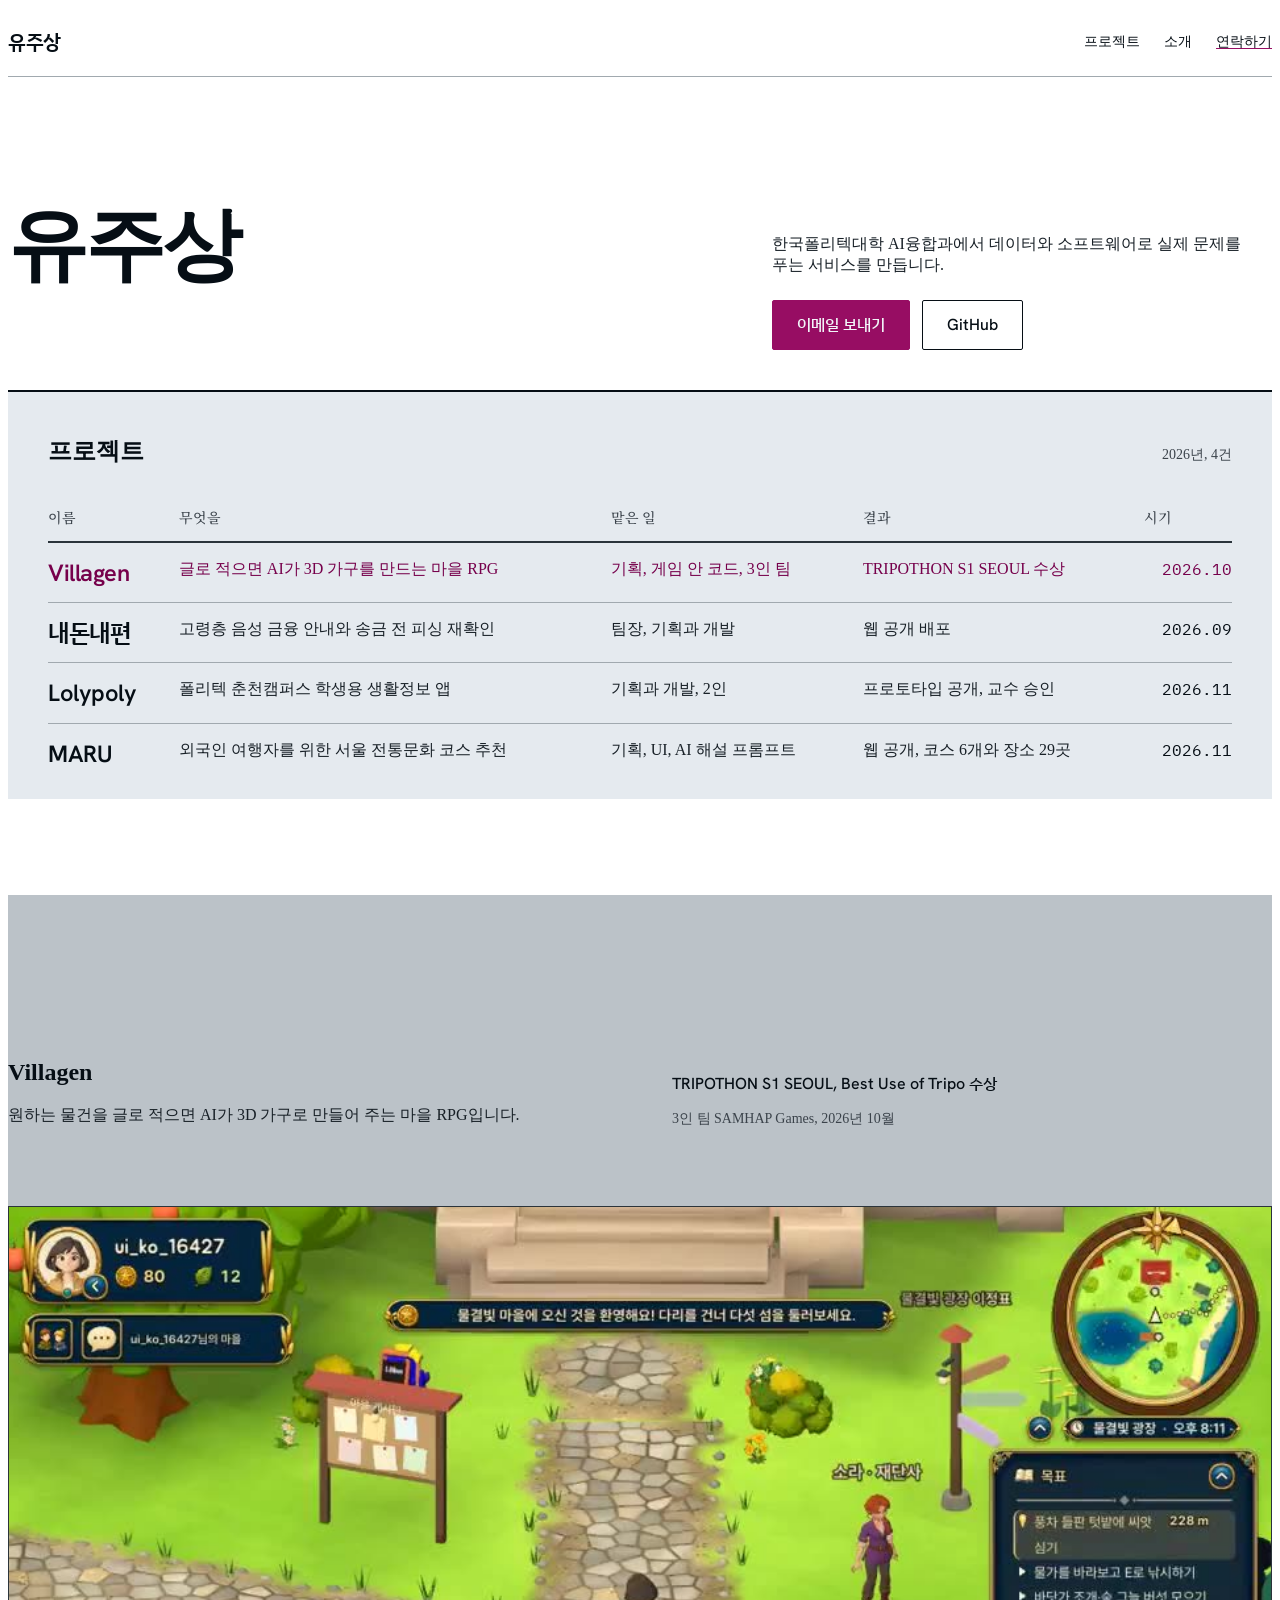
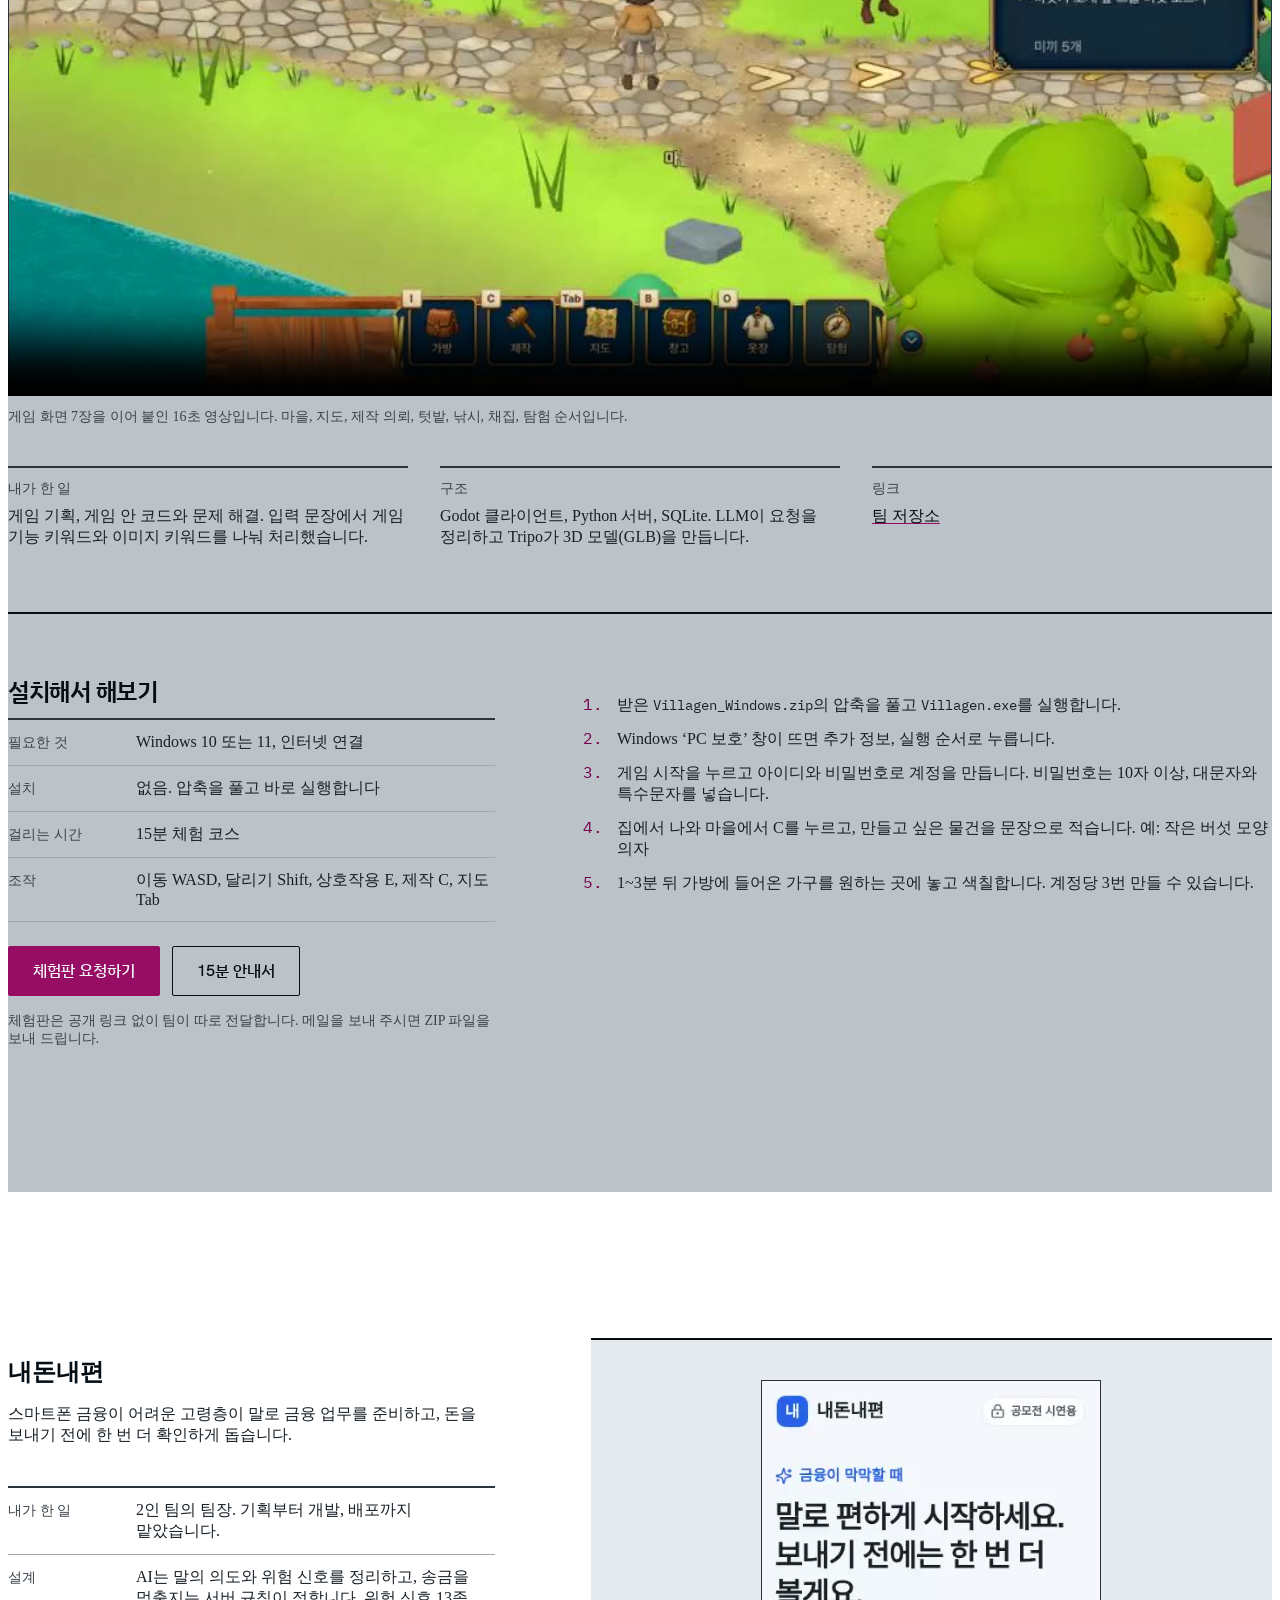
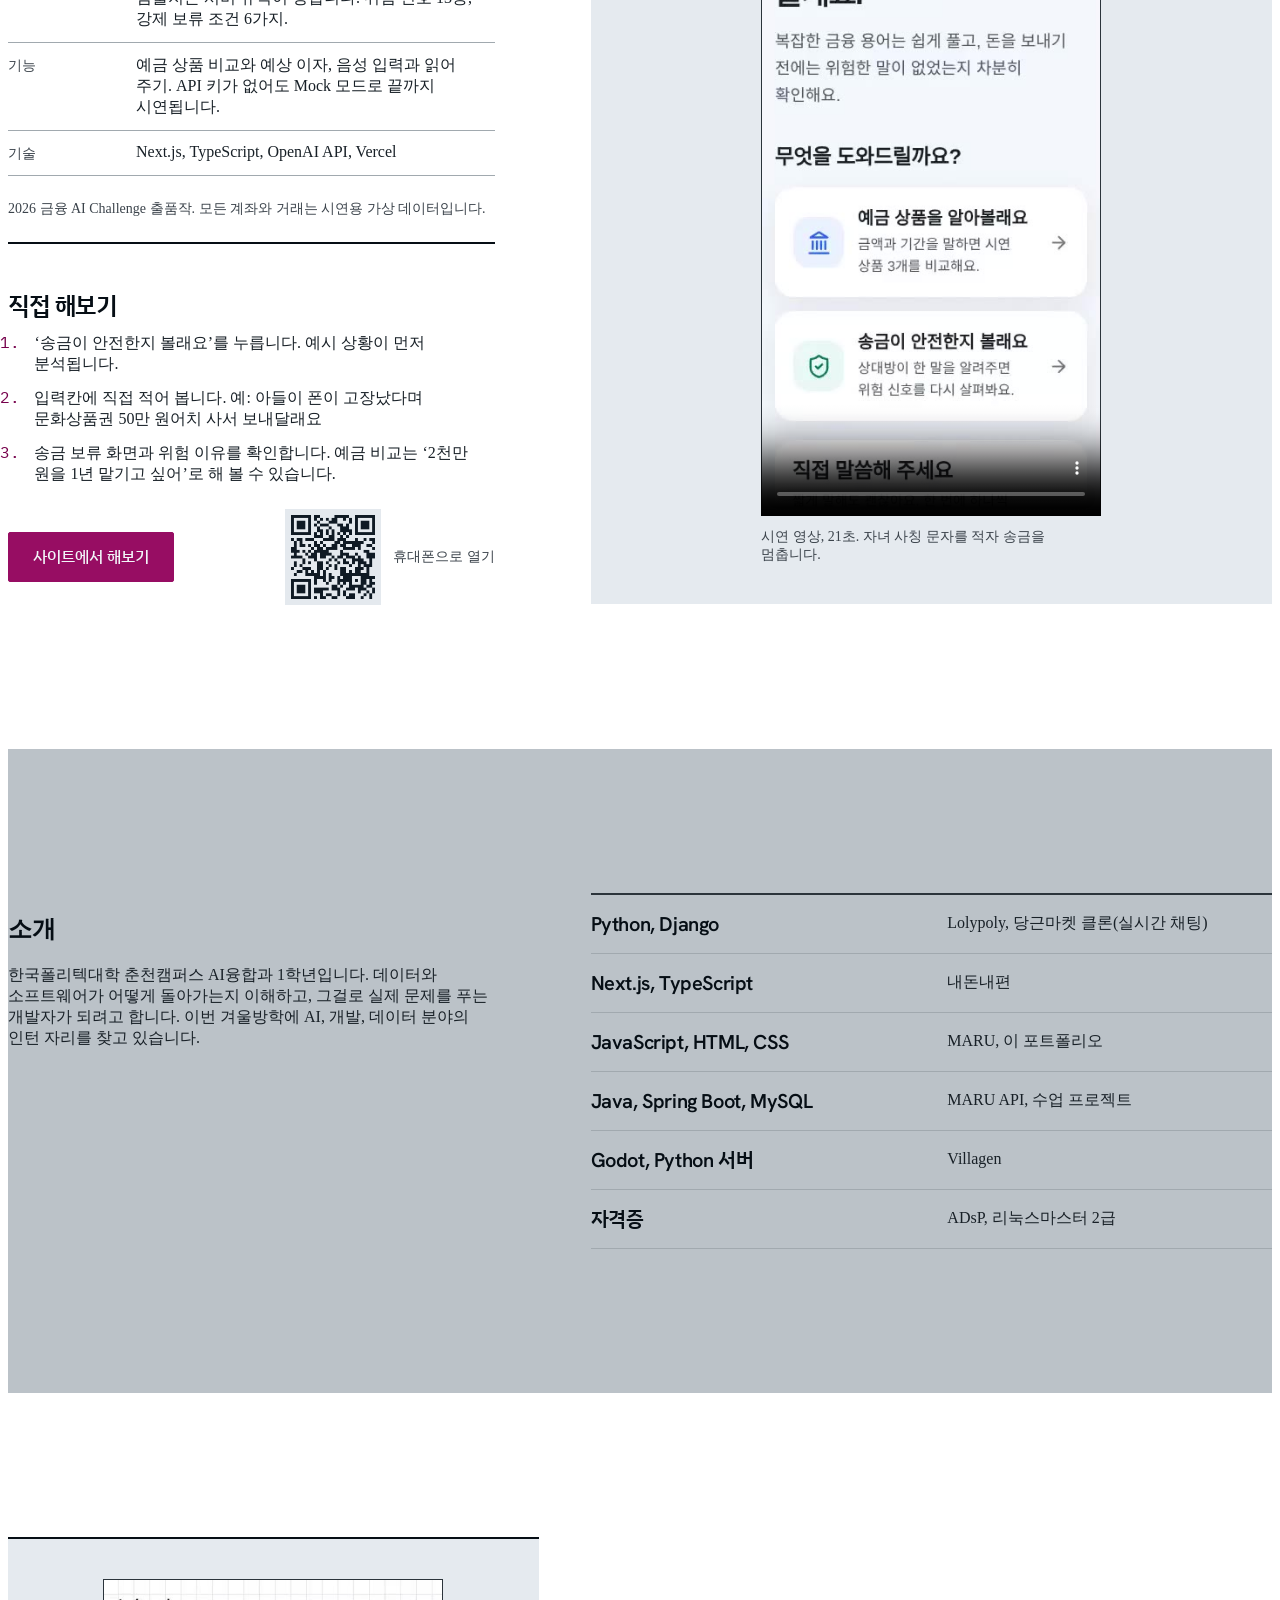
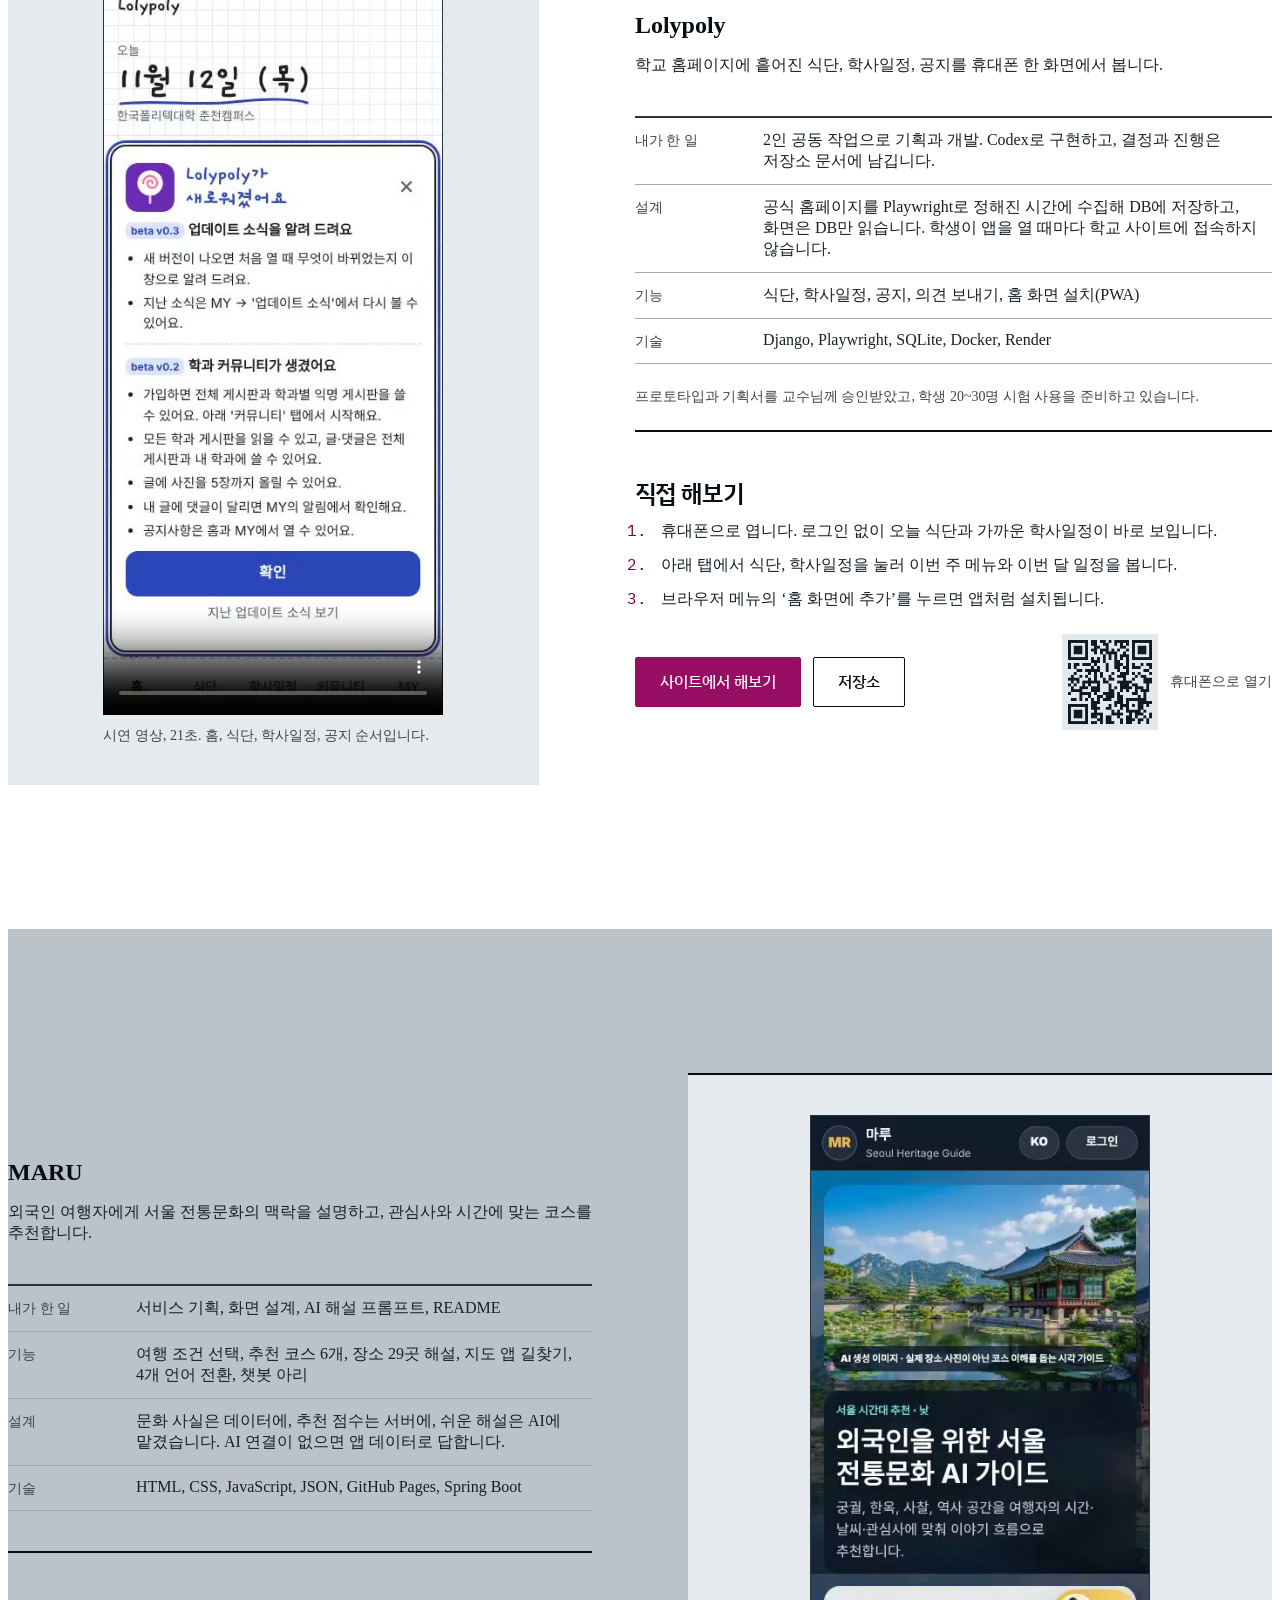
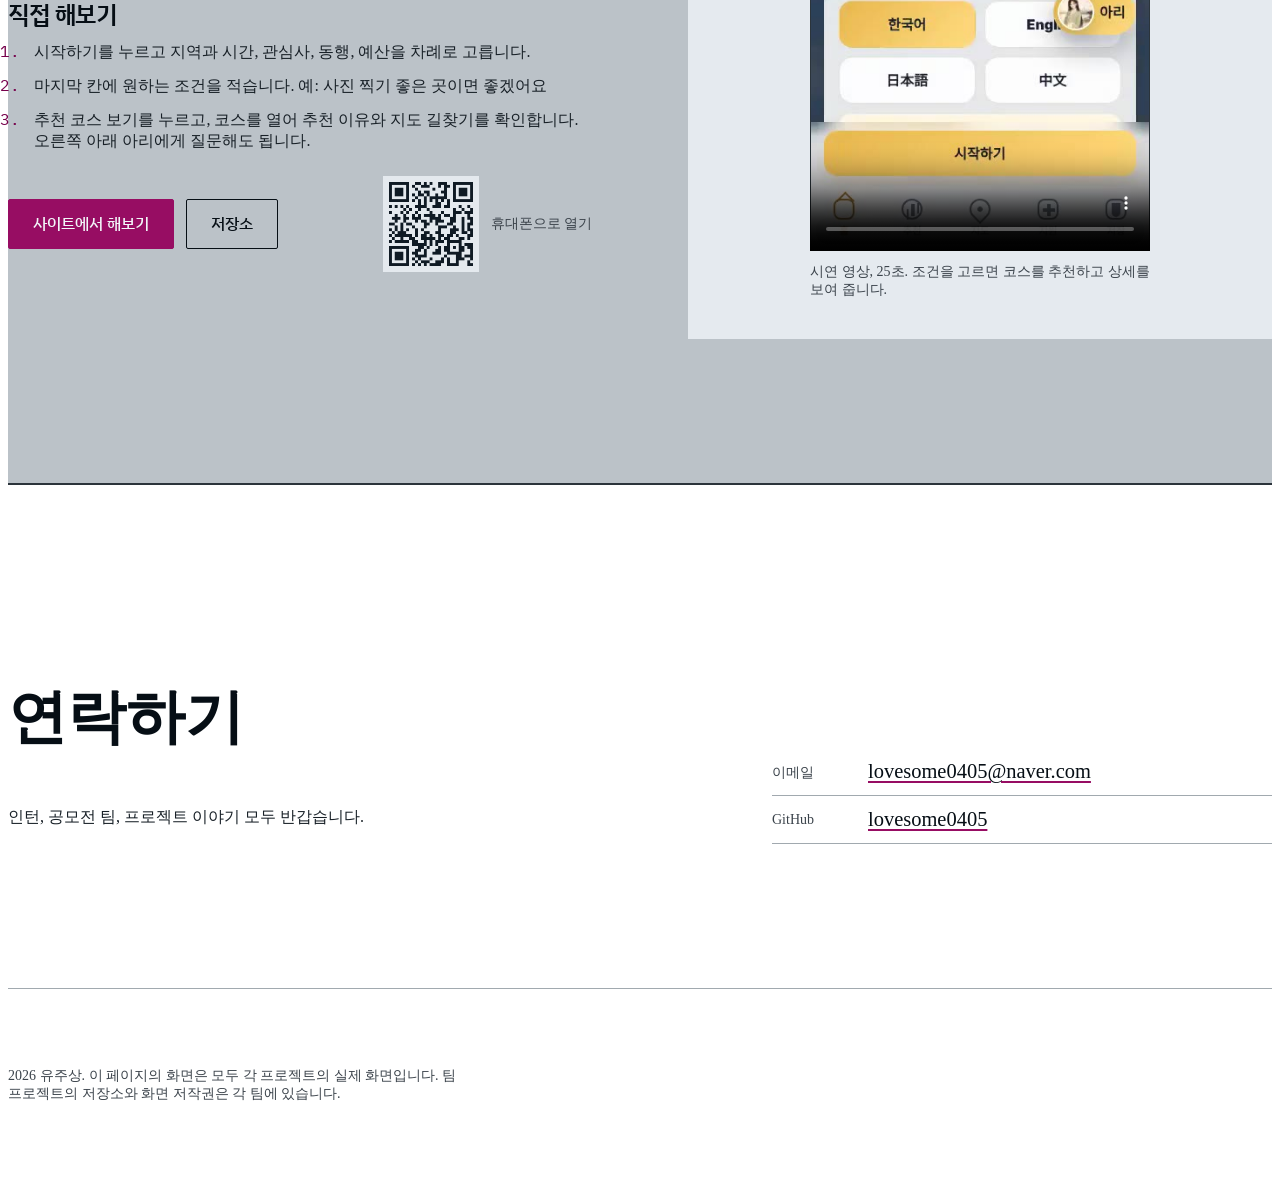
==== commit ca185cfb: "시연 영상과 직접 해보기 안내 추가 - 프로젝트마다 시연 영상 추가 (MARU, 내돈내편, Lolypoly는 실제 사이트 녹화, Villagen은 게임 화면 영상) - 사이트 3개" ====
--- a/index.html
+++ b/index.html
@@ -97,14 +97,37 @@
         </div>
       </div>
       <figure class="wide">
-        <img src="assets/villagen.webp" width="960" height="600" loading="lazy" alt="Villagen 게임 화면. 섬 마을 광장에 캐릭터가 서 있고 오른쪽 위에 지도가 있다">
-        <figcaption>마을 화면. 주민의 부탁을 받고, 만든 가구를 선물하고 배치하면 마을이 바뀝니다.</figcaption>
-      </figure>
+          <video src="assets/video/villagen.mp4" poster="assets/video/villagen.jpg" width="960" height="600" controls muted playsinline preload="none" aria-label="Villagen 게임 화면 영상. 마을, 지도, 제작 의뢰, 텃밭, 낚시, 채집, 탐험 화면이 차례로 나온다"></video>
+          <figcaption>게임 화면 7장을 이어 붙인 16초 영상입니다. 마을, 지도, 제작 의뢰, 텃밭, 낚시, 채집, 탐험 순서입니다.</figcaption>
+        </figure>
       <dl class="facts-row">
         <div><dt>내가 한 일</dt><dd>게임 기획, 게임 안 코드와 문제 해결. 입력 문장에서 게임 기능 키워드와 이미지 키워드를 나눠 처리했습니다.</dd></div>
         <div><dt>구조</dt><dd>Godot 클라이언트, Python 서버, SQLite. LLM이 요청을 정리하고 Tripo가 3D 모델(GLB)을 만듭니다.</dd></div>
         <div><dt>링크</dt><dd><a href="https://github.com/NormalMan0228/tripo_s1">팀 저장소</a></dd></div>
       </dl>
+      <div class="install">
+        <div>
+          <h3>설치해서 해보기</h3>
+          <dl class="facts">
+            <div><dt>필요한 것</dt><dd>Windows 10 또는 11, 인터넷 연결</dd></div>
+            <div><dt>설치</dt><dd>없음. 압축을 풀고 바로 실행합니다</dd></div>
+            <div><dt>걸리는 시간</dt><dd>15분 체험 코스</dd></div>
+            <div><dt>조작</dt><dd>이동 WASD, 달리기 Shift, 상호작용 E, 제작 C, 지도 Tab</dd></div>
+          </dl>
+          <div class="actions">
+            <a class="btn btn--primary" href="mailto:lovesome0405@naver.com?subject=Villagen%20%EC%B2%B4%ED%97%98%ED%8C%90%20%EC%9A%94%EC%B2%AD">체험판 요청하기</a>
+            <a class="btn" href="https://github.com/NormalMan0228/tripo_s1/blob/main/docs/WALKTHROUGH_KO.md">15분 안내서</a>
+          </div>
+          <p class="note">체험판은 공개 링크 없이 팀이 따로 전달합니다. 메일을 보내 주시면 ZIP 파일을 보내 드립니다.</p>
+        </div>
+        <ol class="steps">
+          <li>받은 <code>Villagen_Windows.zip</code>의 압축을 풀고 <code>Villagen.exe</code>를 실행합니다.</li>
+          <li>Windows ‘PC 보호’ 창이 뜨면 추가 정보, 실행 순서로 누릅니다.</li>
+          <li>게임 시작을 누르고 아이디와 비밀번호로 계정을 만듭니다. 비밀번호는 10자 이상, 대문자와 특수문자를 넣습니다.</li>
+          <li>집에서 나와 마을에서 C를 누르고, 만들고 싶은 물건을 문장으로 적습니다. 예: 작은 버섯 모양 의자</li>
+          <li>1~3분 뒤 가방에 들어온 가구를 원하는 곳에 놓고 색칠합니다. 계정당 3번 만들 수 있습니다.</li>
+        </ol>
+      </div>
     </div>
   </section>
 
@@ -120,14 +143,28 @@
           <div><dt>기술</dt><dd>Next.js, TypeScript, OpenAI API, Vercel</dd></div>
         </dl>
         <p class="note">2026 금융 AI Challenge 출품작. 모든 계좌와 거래는 시연용 가상 데이터입니다.</p>
-        <div class="actions">
-          <a class="btn" href="https://naedonnaepyeon.vercel.app">사이트 열기</a>
+        <div class="try">
+          <h3>직접 해보기</h3>
+          <ol class="steps">
+            <li>‘송금이 안전한지 볼래요’를 누릅니다. 예시 상황이 먼저 분석됩니다.</li>
+            <li>입력칸에 직접 적어 봅니다. 예: 아들이 폰이 고장났다며 문화상품권 50만 원어치 사서 보내달래요</li>
+            <li>송금 보류 화면과 위험 이유를 확인합니다. 예금 비교는 ‘2천만 원을 1년 맡기고 싶어’로 해 볼 수 있습니다.</li>
+          </ol>
+          <div class="try-row">
+            <div class="actions">
+              <a class="btn btn--primary" href="https://naedonnaepyeon.vercel.app">사이트에서 해보기</a>
+            </div>
+            <figure class="qr">
+              <img src="assets/qr-naedon.png" width="120" height="120" alt="내돈내편 사이트 주소 QR 코드">
+              <figcaption>휴대폰으로 열기</figcaption>
+            </figure>
+          </div>
         </div>
       </div>
       <div class="stage">
         <figure class="phone">
-          <img src="assets/naedon.webp" width="390" height="693" loading="lazy" alt="내돈내편 첫 화면. 말로 편하게 시작하세요라는 제목 아래 예금 상품 알아보기와 송금 안전 확인 버튼이 있다">
-          <figcaption>첫 화면. 큰 버튼 두 개로 시작합니다.</figcaption>
+          <video src="assets/video/naedon.mp4" poster="assets/video/naedon.jpg" width="390" height="844" controls muted playsinline preload="none" aria-label="내돈내편 시연 영상. 자녀를 사칭한 송금 요청을 입력하자 송금을 잠시 멈추는 화면이 나온다"></video>
+          <figcaption>시연 영상, 21초. 자녀 사칭 문자를 적자 송금을 멈춥니다.</figcaption>
         </figure>
       </div>
     </div>
@@ -154,8 +191,8 @@
     <div class="container split split--flip">
       <div class="stage">
         <figure class="phone">
-          <img src="assets/lolypoly.webp" width="490" height="871" loading="lazy" alt="Lolypoly 홈 화면. 오늘 날짜 아래에 조식, 중식, 석식 메뉴와 다가오는 학사일정이 있다">
-          <figcaption>홈 화면. 오늘 식단과 가까운 학사일정을 먼저 보여 줍니다.</figcaption>
+          <video src="assets/video/lolypoly.mp4" poster="assets/video/lolypoly.jpg" width="390" height="844" controls muted playsinline preload="none" aria-label="Lolypoly 시연 영상. 홈, 식단, 학사일정, 공지 화면을 차례로 본다"></video>
+          <figcaption>시연 영상, 21초. 홈, 식단, 학사일정, 공지 순서입니다.</figcaption>
         </figure>
       </div>
       <div>
@@ -164,13 +201,27 @@
         <dl class="facts">
           <div><dt>내가 한 일</dt><dd>2인 공동 작업으로 기획과 개발. Codex로 구현하고, 결정과 진행은 저장소 문서에 남깁니다.</dd></div>
           <div><dt>설계</dt><dd>공식 홈페이지를 Playwright로 정해진 시간에 수집해 DB에 저장하고, 화면은 DB만 읽습니다. 학생이 앱을 열 때마다 학교 사이트에 접속하지 않습니다.</dd></div>
-          <div><dt>기능</dt><dd>식단, 학사일정, 공지, 학교 버스 실시간 위치(국토교통부 API), 홈 화면 설치(PWA)</dd></div>
+          <div><dt>기능</dt><dd>식단, 학사일정, 공지, 의견 보내기, 홈 화면 설치(PWA)</dd></div>
           <div><dt>기술</dt><dd>Django, Playwright, SQLite, Docker, Render</dd></div>
         </dl>
         <p class="note">프로토타입과 기획서를 교수님께 승인받았고, 학생 20~30명 시험 사용을 준비하고 있습니다.</p>
-        <div class="actions">
-          <a class="btn" href="https://lolypoly.lolypoly.workers.dev/">사이트 열기</a>
-          <a class="btn" href="https://github.com/chanmini584-ux/LOLYPOLY">저장소</a>
+        <div class="try">
+          <h3>직접 해보기</h3>
+          <ol class="steps">
+            <li>휴대폰으로 엽니다. 로그인 없이 오늘 식단과 가까운 학사일정이 바로 보입니다.</li>
+            <li>아래 탭에서 식단, 학사일정을 눌러 이번 주 메뉴와 이번 달 일정을 봅니다.</li>
+            <li>브라우저 메뉴의 ‘홈 화면에 추가’를 누르면 앱처럼 설치됩니다.</li>
+          </ol>
+          <div class="try-row">
+            <div class="actions">
+              <a class="btn btn--primary" href="https://lolypoly.lolypoly.workers.dev/">사이트에서 해보기</a>
+            <a class="btn" href="https://github.com/chanmini584-ux/LOLYPOLY">저장소</a>
+            </div>
+            <figure class="qr">
+              <img src="assets/qr-lolypoly.png" width="120" height="120" alt="Lolypoly 사이트 주소 QR 코드">
+              <figcaption>휴대폰으로 열기</figcaption>
+            </figure>
+          </div>
         </div>
       </div>
     </div>
@@ -187,15 +238,29 @@
           <div><dt>설계</dt><dd>문화 사실은 데이터에, 추천 점수는 서버에, 쉬운 해설은 AI에 맡겼습니다. AI 연결이 없으면 앱 데이터로 답합니다.</dd></div>
           <div><dt>기술</dt><dd>HTML, CSS, JavaScript, JSON, GitHub Pages, Spring Boot</dd></div>
         </dl>
-        <div class="actions">
-          <a class="btn" href="https://lovesome0405.github.io/ari/">사이트 열기</a>
-          <a class="btn" href="https://github.com/lovesome0405/ari">저장소</a>
+        <div class="try">
+          <h3>직접 해보기</h3>
+          <ol class="steps">
+            <li>시작하기를 누르고 지역과 시간, 관심사, 동행, 예산을 차례로 고릅니다.</li>
+            <li>마지막 칸에 원하는 조건을 적습니다. 예: 사진 찍기 좋은 곳이면 좋겠어요</li>
+            <li>추천 코스 보기를 누르고, 코스를 열어 추천 이유와 지도 길찾기를 확인합니다. 오른쪽 아래 아리에게 질문해도 됩니다.</li>
+          </ol>
+          <div class="try-row">
+            <div class="actions">
+              <a class="btn btn--primary" href="https://lovesome0405.github.io/ari/">사이트에서 해보기</a>
+            <a class="btn" href="https://github.com/lovesome0405/ari">저장소</a>
+            </div>
+            <figure class="qr">
+              <img src="assets/qr-maru.png" width="120" height="120" alt="MARU 사이트 주소 QR 코드">
+              <figcaption>휴대폰으로 열기</figcaption>
+            </figure>
+          </div>
         </div>
       </div>
       <div class="stage">
         <figure class="phone">
-          <img src="assets/maru.webp" width="780" height="1386" loading="lazy" alt="MARU 첫 화면. 궁궐 야경 이미지 아래에 언어 선택 버튼과 시작하기 버튼이 있다">
-          <figcaption>첫 화면. 서울 시간에 맞춰 낮, 저녁, 밤 이미지가 바뀝니다.</figcaption>
+          <video src="assets/video/maru.mp4" poster="assets/video/maru.jpg" width="390" height="844" controls muted playsinline preload="none" aria-label="MARU 시연 영상. 조건을 고르고 추천 코스와 코스 상세를 본다"></video>
+          <figcaption>시연 영상, 25초. 조건을 고르면 코스를 추천하고 상세를 보여 줍니다.</figcaption>
         </figure>
       </div>
     </div>
--- a/style.css
+++ b/style.css
@@ -135,3 +135,32 @@
 
 /* a head and its line */
 h2 + .lead { margin-top: var(--space-md); }
+
+/* demo videos */
+.phone video { display: block; width: 100%; height: auto; aspect-ratio: 390 / 844; object-fit: cover; background: var(--color-paper-2); outline: var(--rule-hair) solid var(--color-rule-2); outline-offset: -1px; }
+.wide video { display: block; width: 100%; height: auto; aspect-ratio: 16 / 10; background: var(--color-paper-2); outline: var(--rule-hair) solid var(--color-rule-2); outline-offset: -1px; }
+video:focus-visible { outline: 2px solid var(--color-focus); outline-offset: 2px; }
+
+/* try it yourself */
+h3 { font: 600 var(--text-title)/1.2 var(--font-display); letter-spacing: var(--tracking-display); color: var(--color-ink); margin-bottom: var(--space-sm); }
+.try { margin-top: var(--space-lg); padding-top: var(--space-lg); border-top: var(--rule-bar) solid var(--color-ink); }
+.steps { margin: 0 0 var(--space-lg); padding-left: 1.4em; display: grid; gap: var(--space-sm); }
+.steps li { padding-left: var(--space-2xs); }
+.steps li::marker { font-family: var(--font-outlier); color: var(--color-accent-2); }
+.try-row { display: flex; align-items: center; justify-content: space-between; gap: var(--space-lg); flex-wrap: wrap; }
+.qr { margin: 0; display: flex; align-items: center; gap: var(--space-sm); }
+.qr img { width: 96px; height: 96px; }
+.qr figcaption { margin: 0; }
+code { font-family: var(--font-outlier); font-size: 0.9em; }
+
+/* install */
+.install { display: grid; grid-template-columns: minmax(0, 5fr) minmax(0, 7fr); gap: var(--space-3xl); margin-top: var(--space-2xl); padding-top: var(--space-xl); border-top: var(--rule-bar) solid var(--color-ink); align-items: start; }
+.install .facts { margin-bottom: var(--space-lg); }
+.install .note { margin-top: var(--space-md); margin-bottom: 0; }
+.install .steps { margin-top: var(--space-xl); }
+
+@media (max-width: 60rem) {
+  .install { grid-template-columns: minmax(0, 1fr); gap: var(--space-lg); }
+  .install .steps { margin-top: 0; }
+}
+@media (hover: none) { .qr { display: none; } }
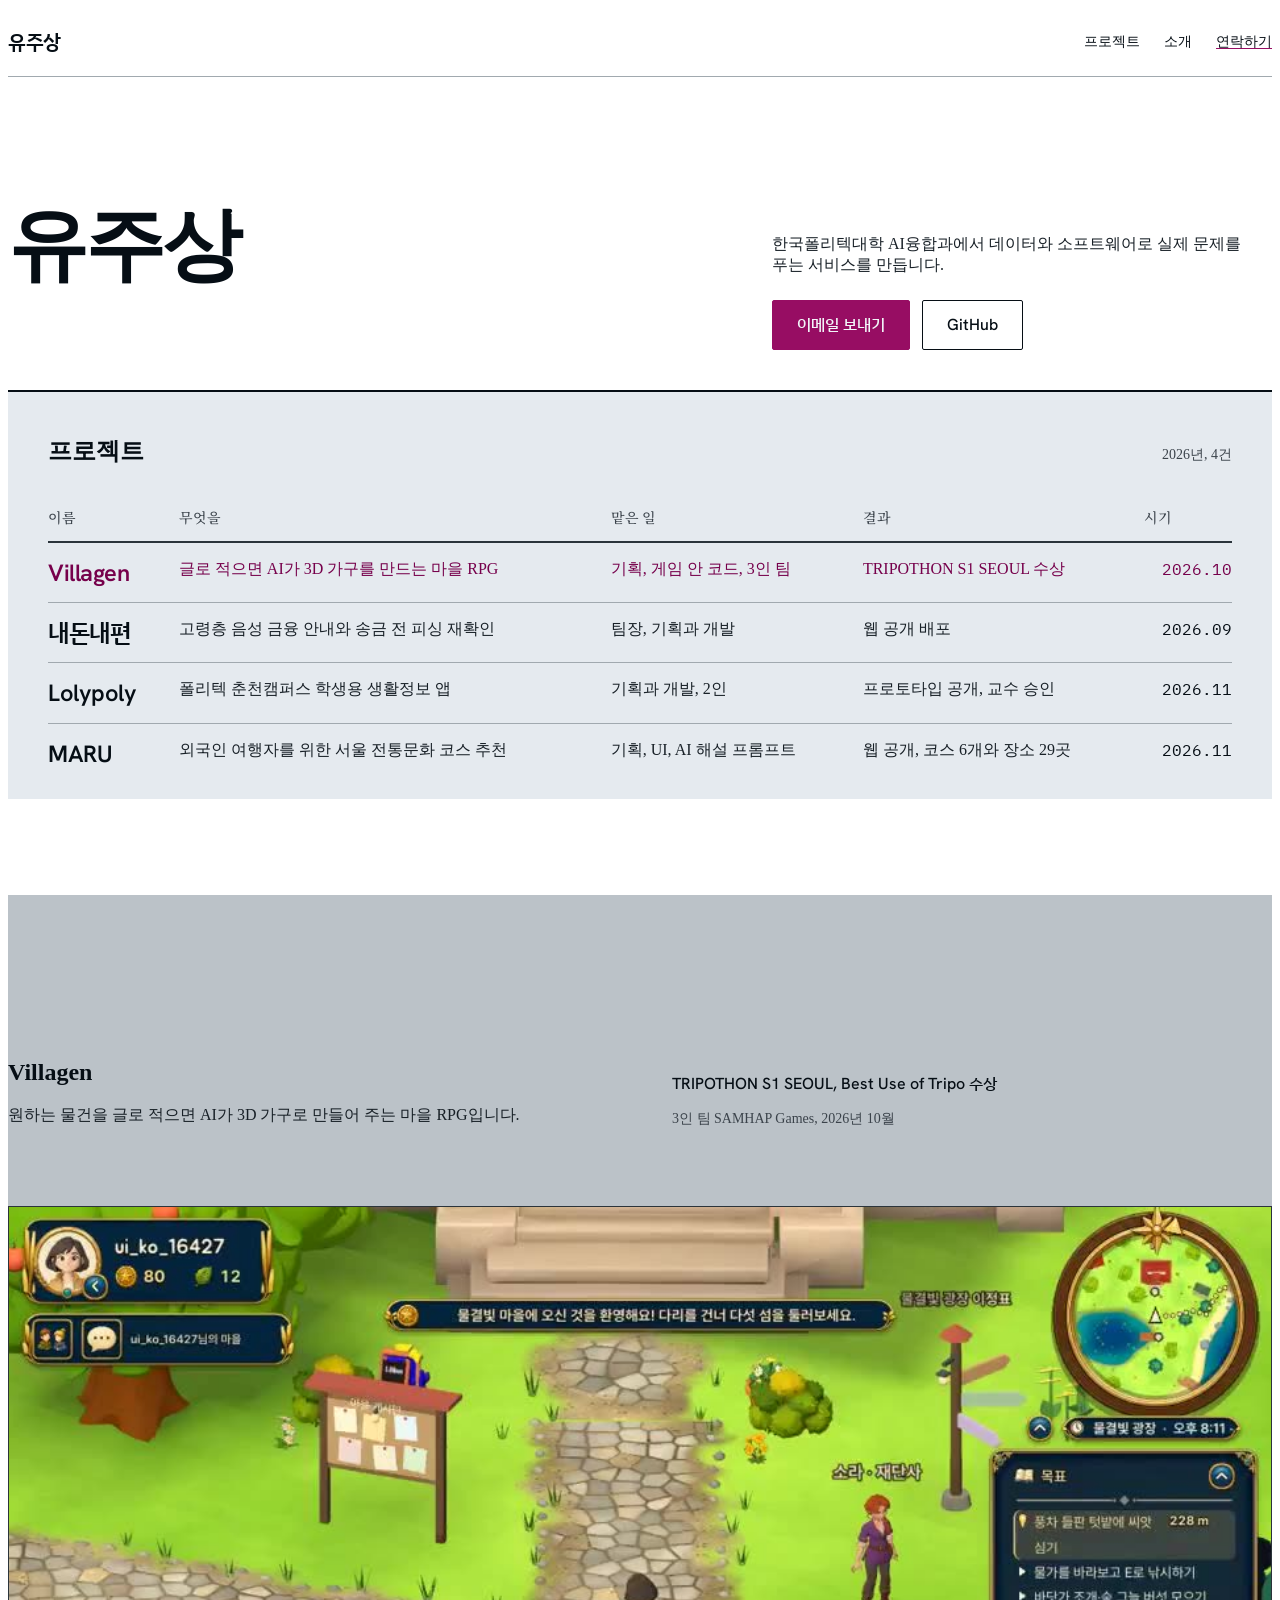
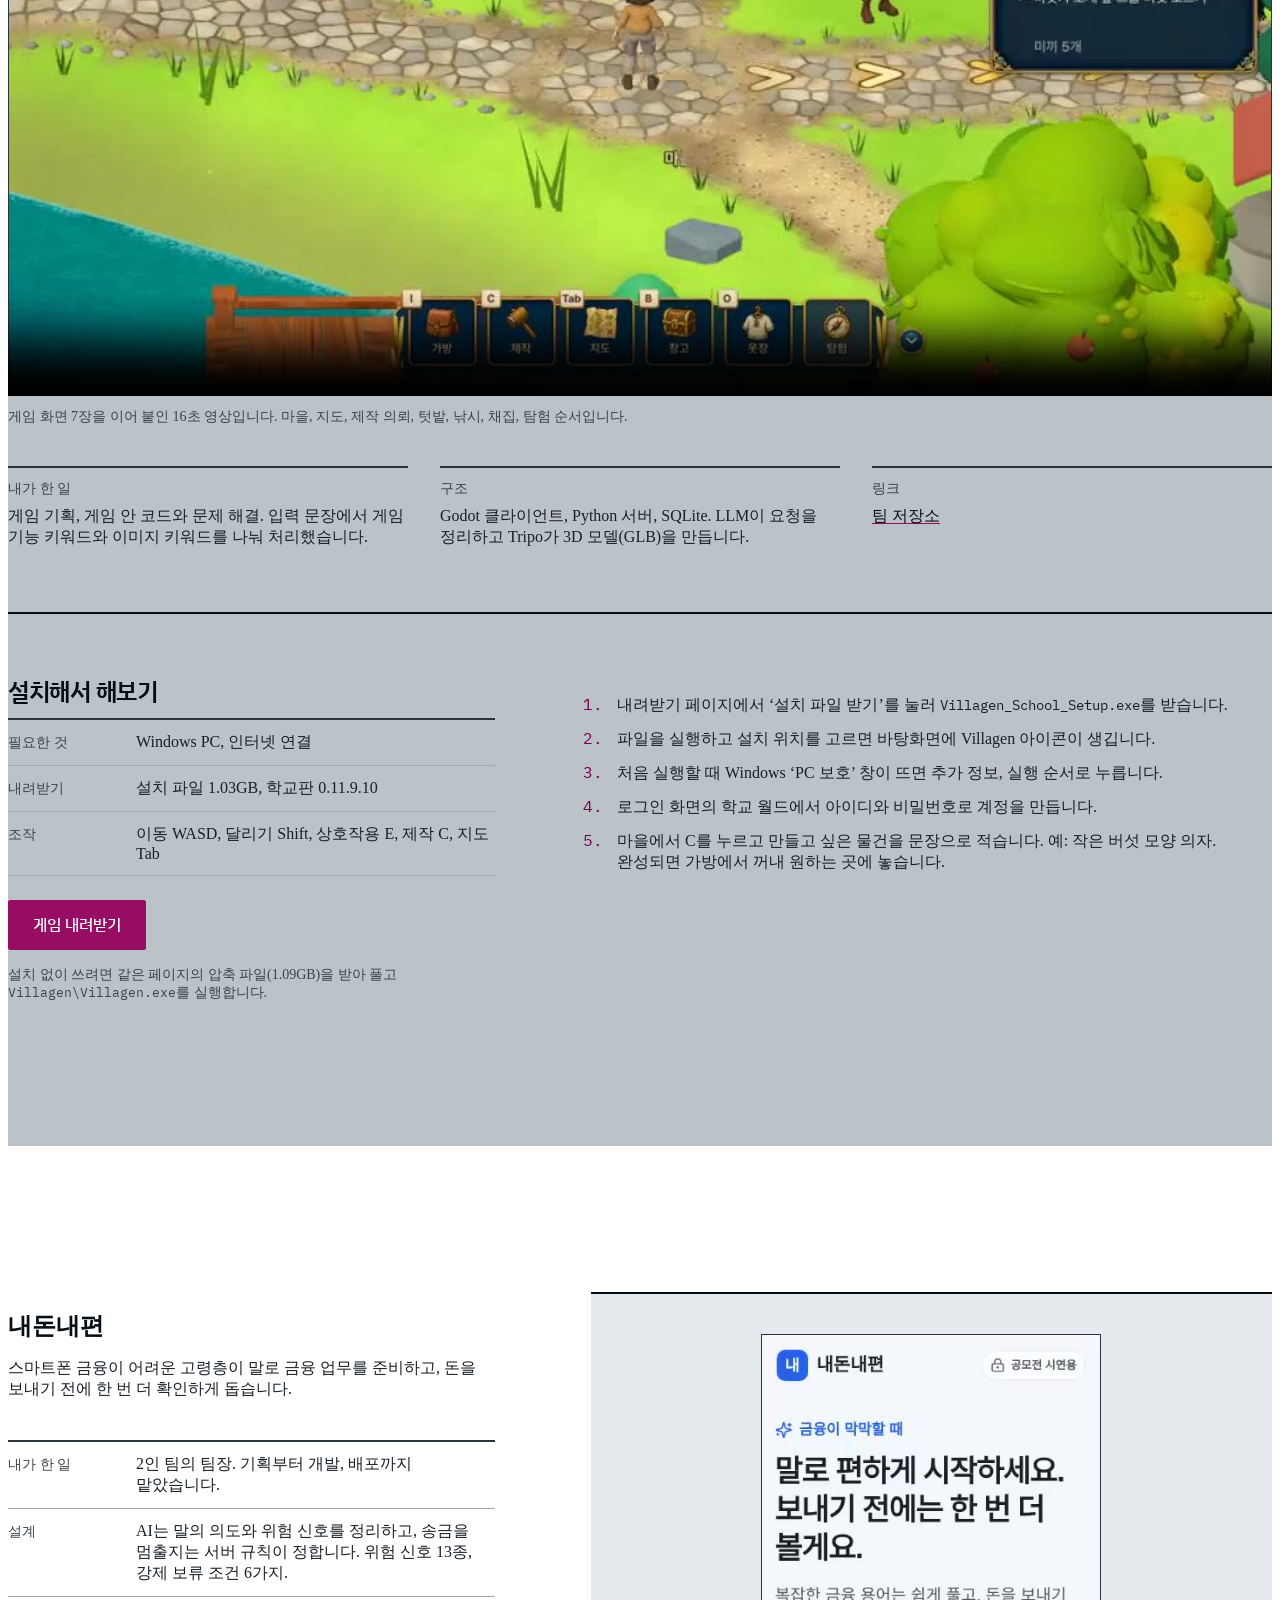
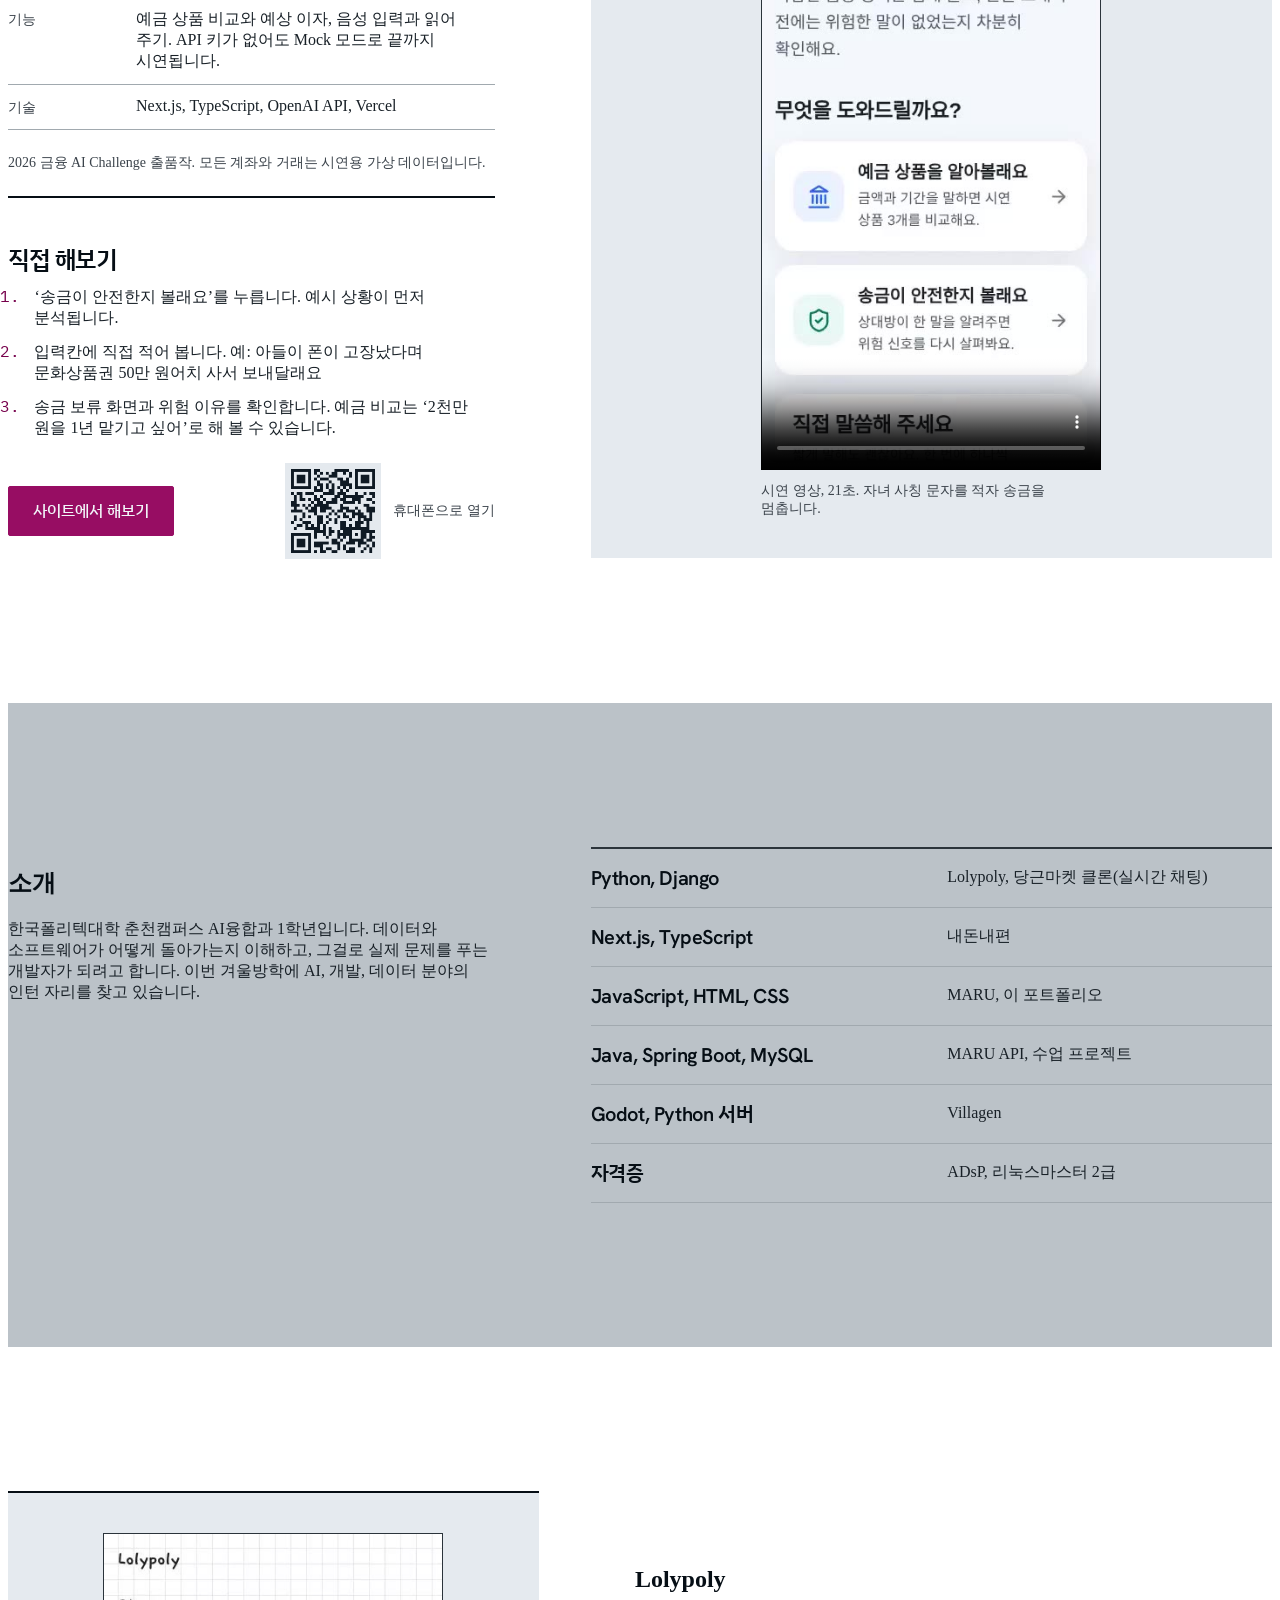
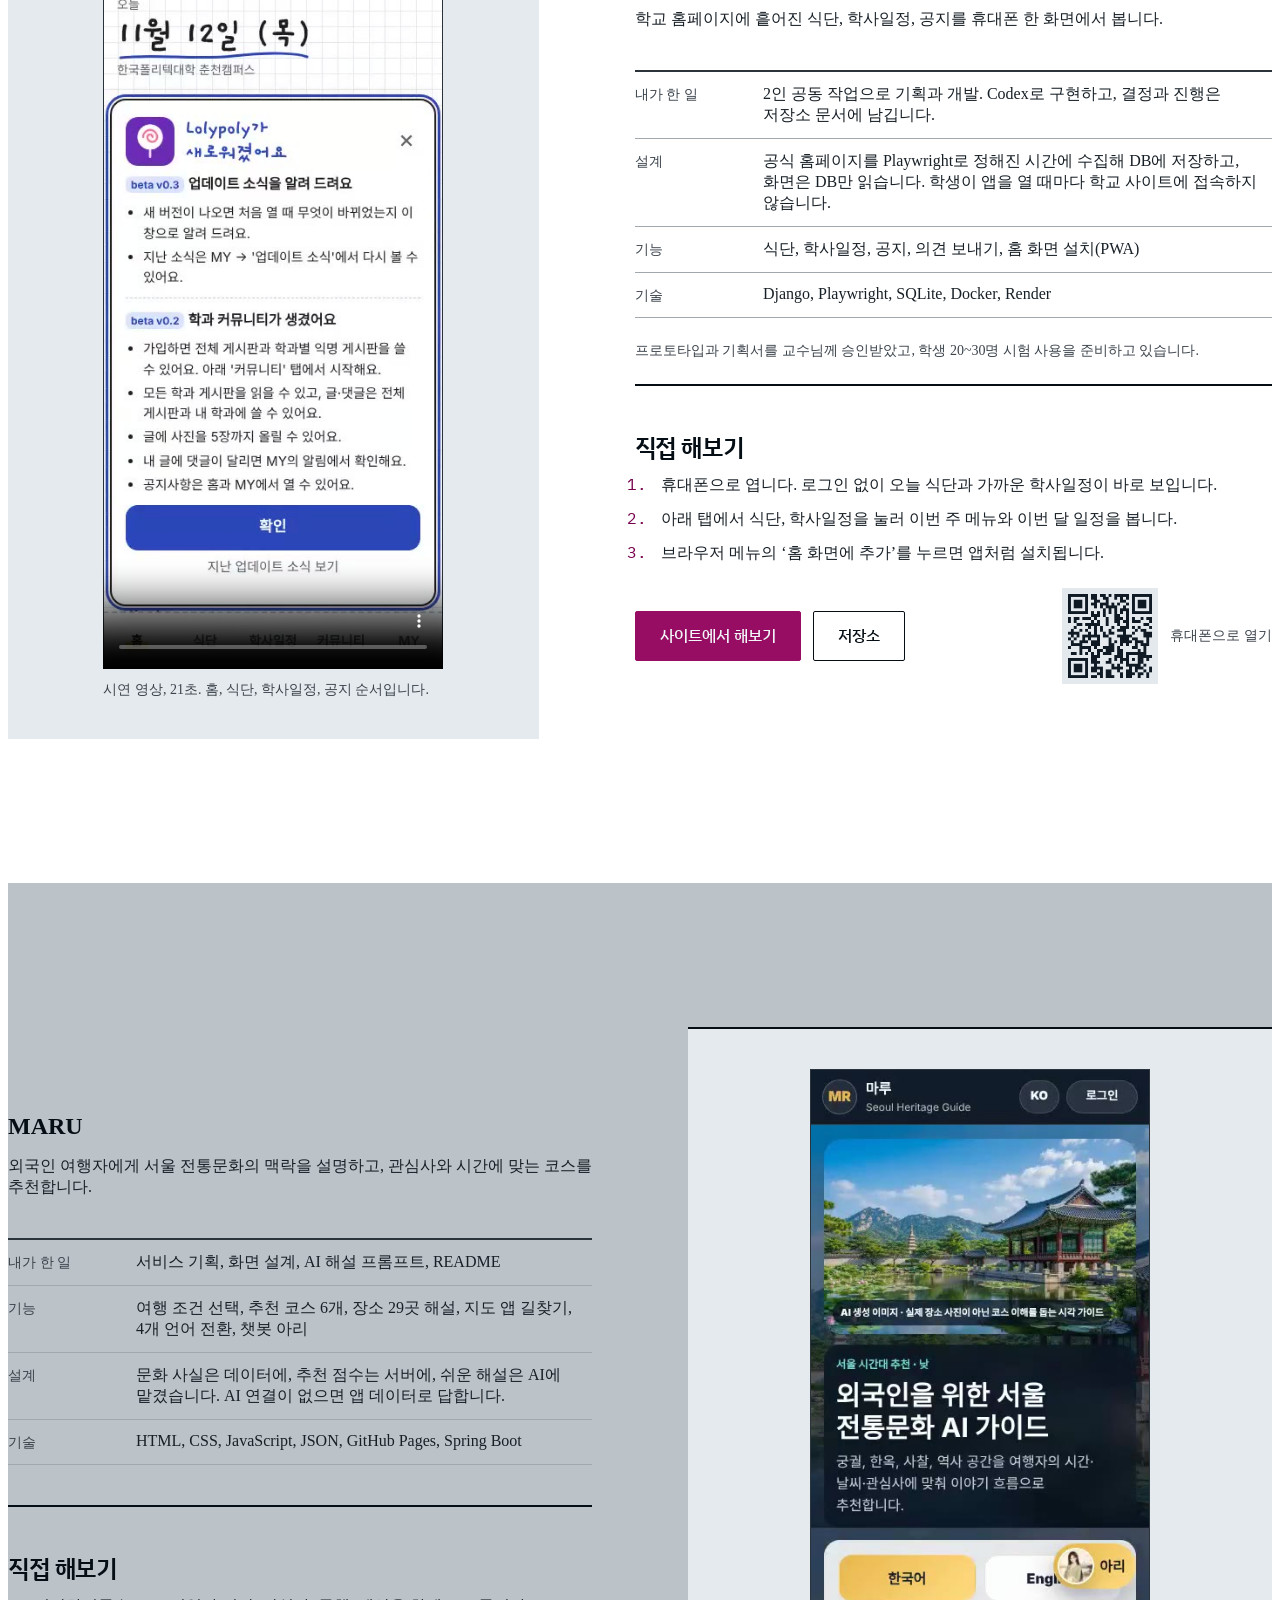
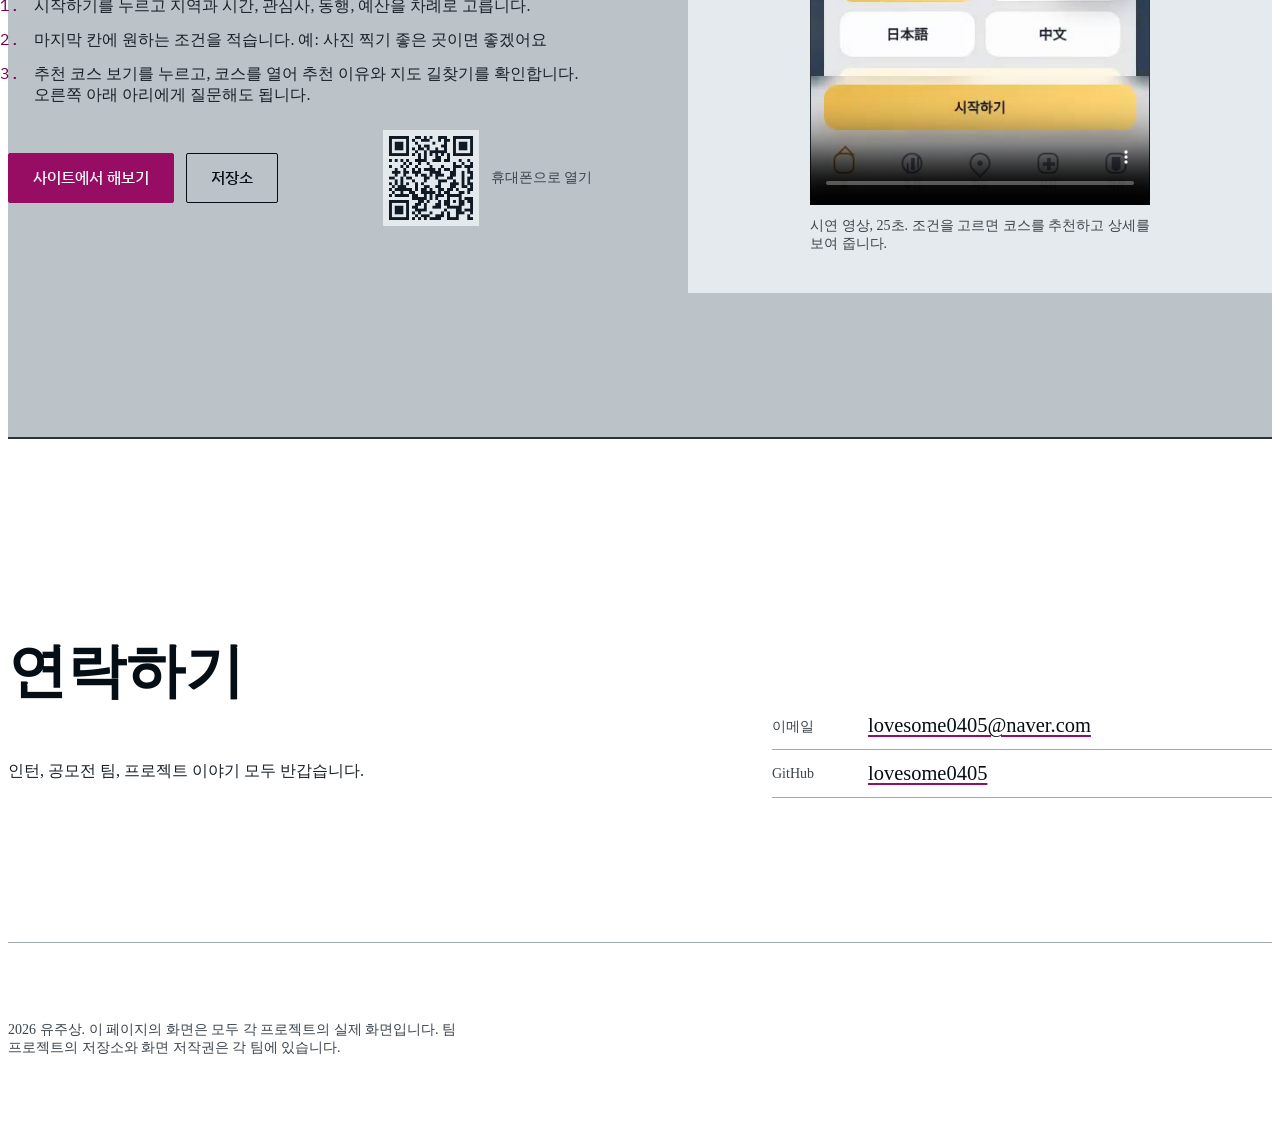
==== commit e866db1d: "Villagen 내려받기 링크 연결 - 체험판 요청 메일 대신 학교판 내려받기 페이지로 연결 - 설치 순서를 학교판 0.11.9.10 기준으로 수정  Co-Authored-By: " ====
--- a/index.html
+++ b/index.html
@@ -109,23 +109,21 @@
         <div>
           <h3>설치해서 해보기</h3>
           <dl class="facts">
-            <div><dt>필요한 것</dt><dd>Windows 10 또는 11, 인터넷 연결</dd></div>
-            <div><dt>설치</dt><dd>없음. 압축을 풀고 바로 실행합니다</dd></div>
-            <div><dt>걸리는 시간</dt><dd>15분 체험 코스</dd></div>
+            <div><dt>필요한 것</dt><dd>Windows PC, 인터넷 연결</dd></div>
+            <div><dt>내려받기</dt><dd>설치 파일 1.03GB, 학교판 0.11.9.10</dd></div>
             <div><dt>조작</dt><dd>이동 WASD, 달리기 Shift, 상호작용 E, 제작 C, 지도 Tab</dd></div>
           </dl>
           <div class="actions">
-            <a class="btn btn--primary" href="mailto:lovesome0405@naver.com?subject=Villagen%20%EC%B2%B4%ED%97%98%ED%8C%90%20%EC%9A%94%EC%B2%AD">체험판 요청하기</a>
-            <a class="btn" href="https://github.com/NormalMan0228/tripo_s1/blob/main/docs/WALKTHROUGH_KO.md">15분 안내서</a>
-          </div>
-          <p class="note">체험판은 공개 링크 없이 팀이 따로 전달합니다. 메일을 보내 주시면 ZIP 파일을 보내 드립니다.</p>
+            <a class="btn btn--primary" href="https://villagen-school-dl.s3.ap-northeast-2.amazonaws.com/school/index.html">게임 내려받기</a>
+          </div>
+          <p class="note">설치 없이 쓰려면 같은 페이지의 압축 파일(1.09GB)을 받아 풀고 <code>Villagen\Villagen.exe</code>를 실행합니다.</p>
         </div>
         <ol class="steps">
-          <li>받은 <code>Villagen_Windows.zip</code>의 압축을 풀고 <code>Villagen.exe</code>를 실행합니다.</li>
-          <li>Windows ‘PC 보호’ 창이 뜨면 추가 정보, 실행 순서로 누릅니다.</li>
-          <li>게임 시작을 누르고 아이디와 비밀번호로 계정을 만듭니다. 비밀번호는 10자 이상, 대문자와 특수문자를 넣습니다.</li>
-          <li>집에서 나와 마을에서 C를 누르고, 만들고 싶은 물건을 문장으로 적습니다. 예: 작은 버섯 모양 의자</li>
-          <li>1~3분 뒤 가방에 들어온 가구를 원하는 곳에 놓고 색칠합니다. 계정당 3번 만들 수 있습니다.</li>
+          <li>내려받기 페이지에서 ‘설치 파일 받기’를 눌러 <code>Villagen_School_Setup.exe</code>를 받습니다.</li>
+          <li>파일을 실행하고 설치 위치를 고르면 바탕화면에 Villagen 아이콘이 생깁니다.</li>
+          <li>처음 실행할 때 Windows ‘PC 보호’ 창이 뜨면 추가 정보, 실행 순서로 누릅니다.</li>
+          <li>로그인 화면의 학교 월드에서 아이디와 비밀번호로 계정을 만듭니다.</li>
+          <li>마을에서 C를 누르고 만들고 싶은 물건을 문장으로 적습니다. 예: 작은 버섯 모양 의자. 완성되면 가방에서 꺼내 원하는 곳에 놓습니다.</li>
         </ol>
       </div>
     </div>
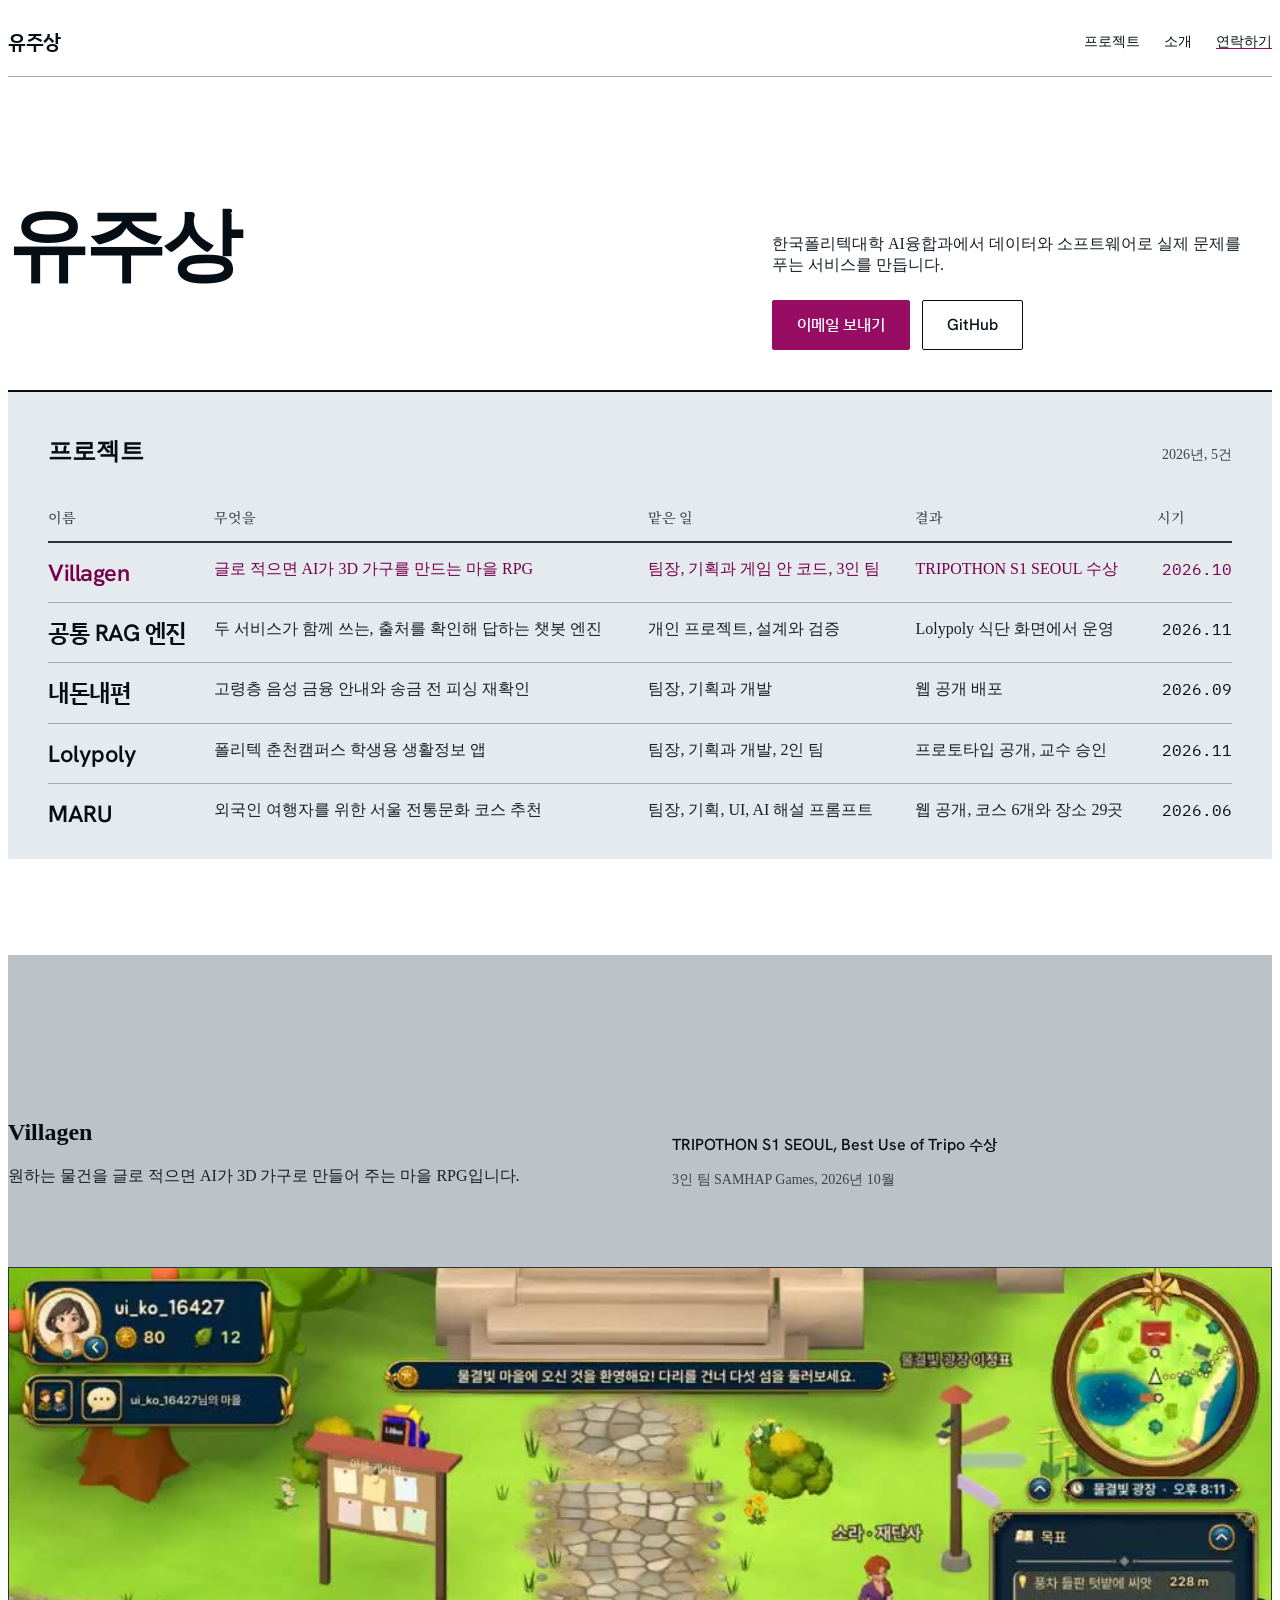
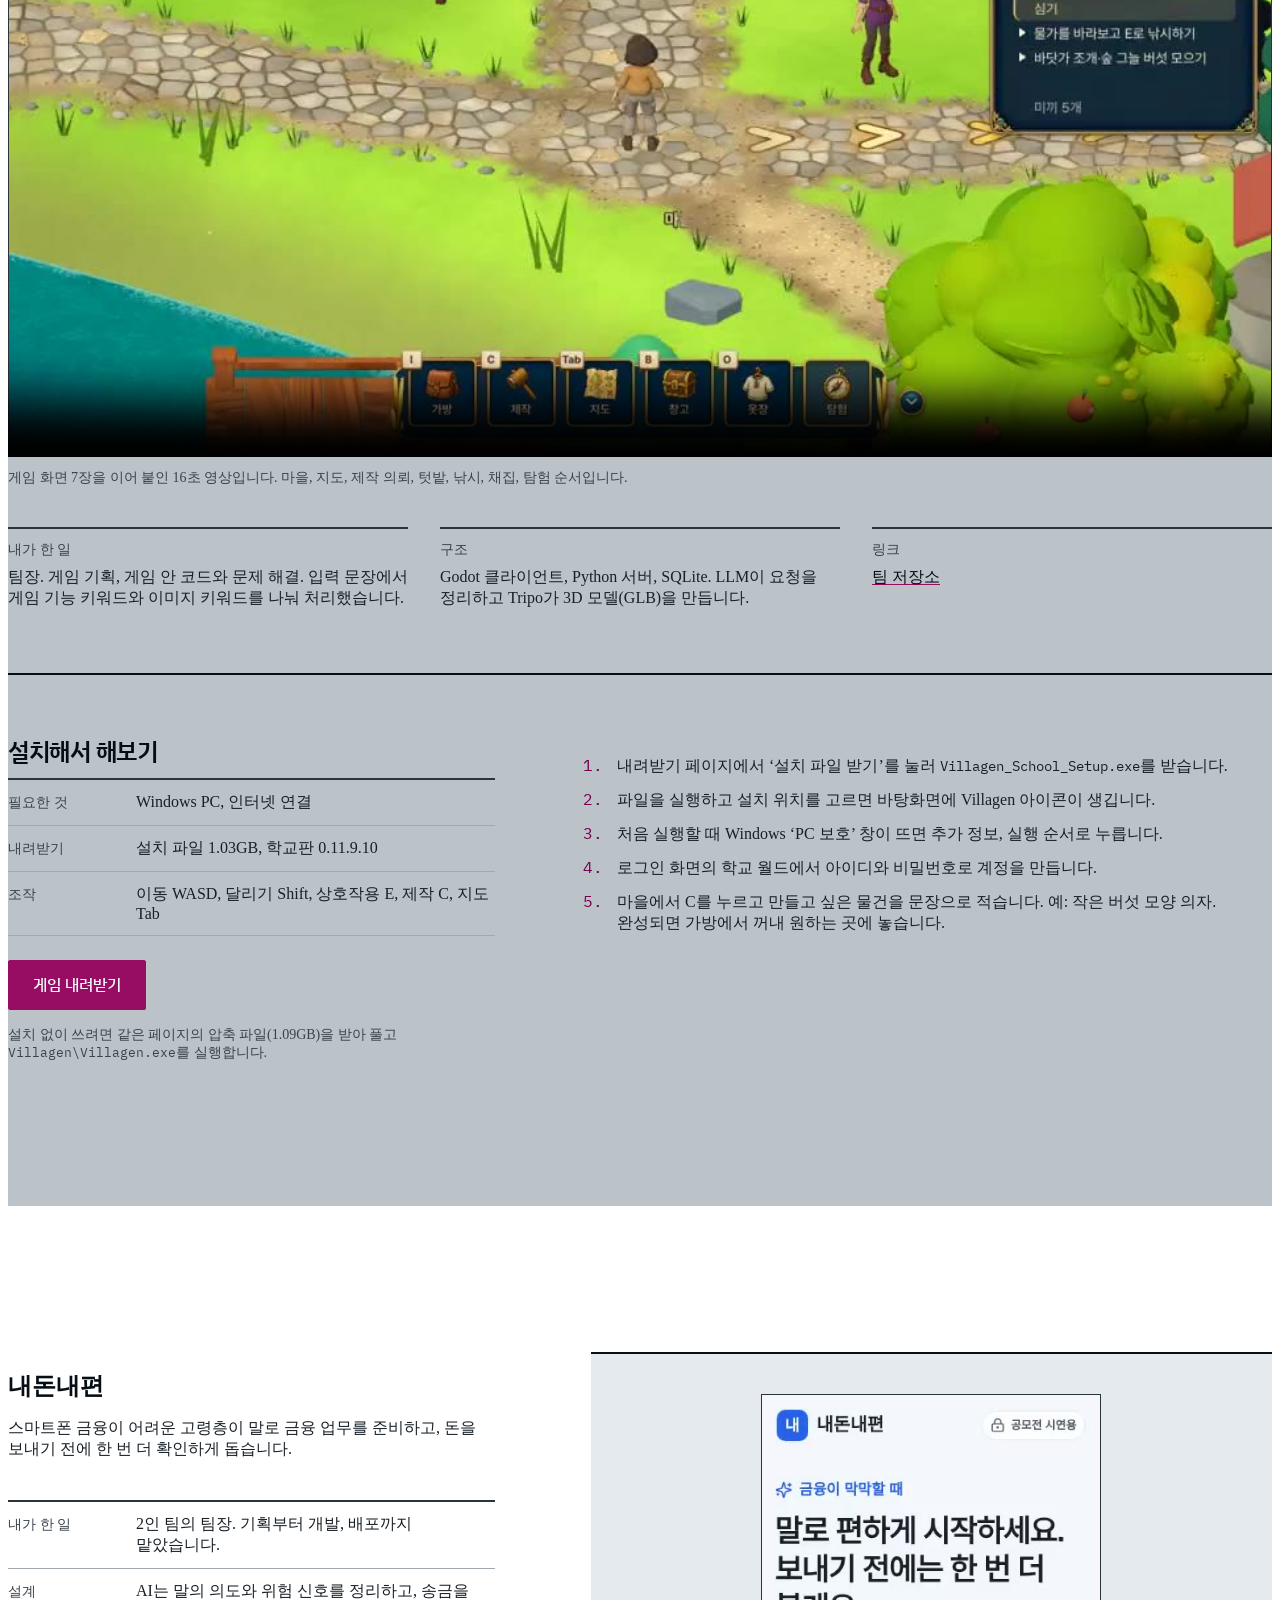
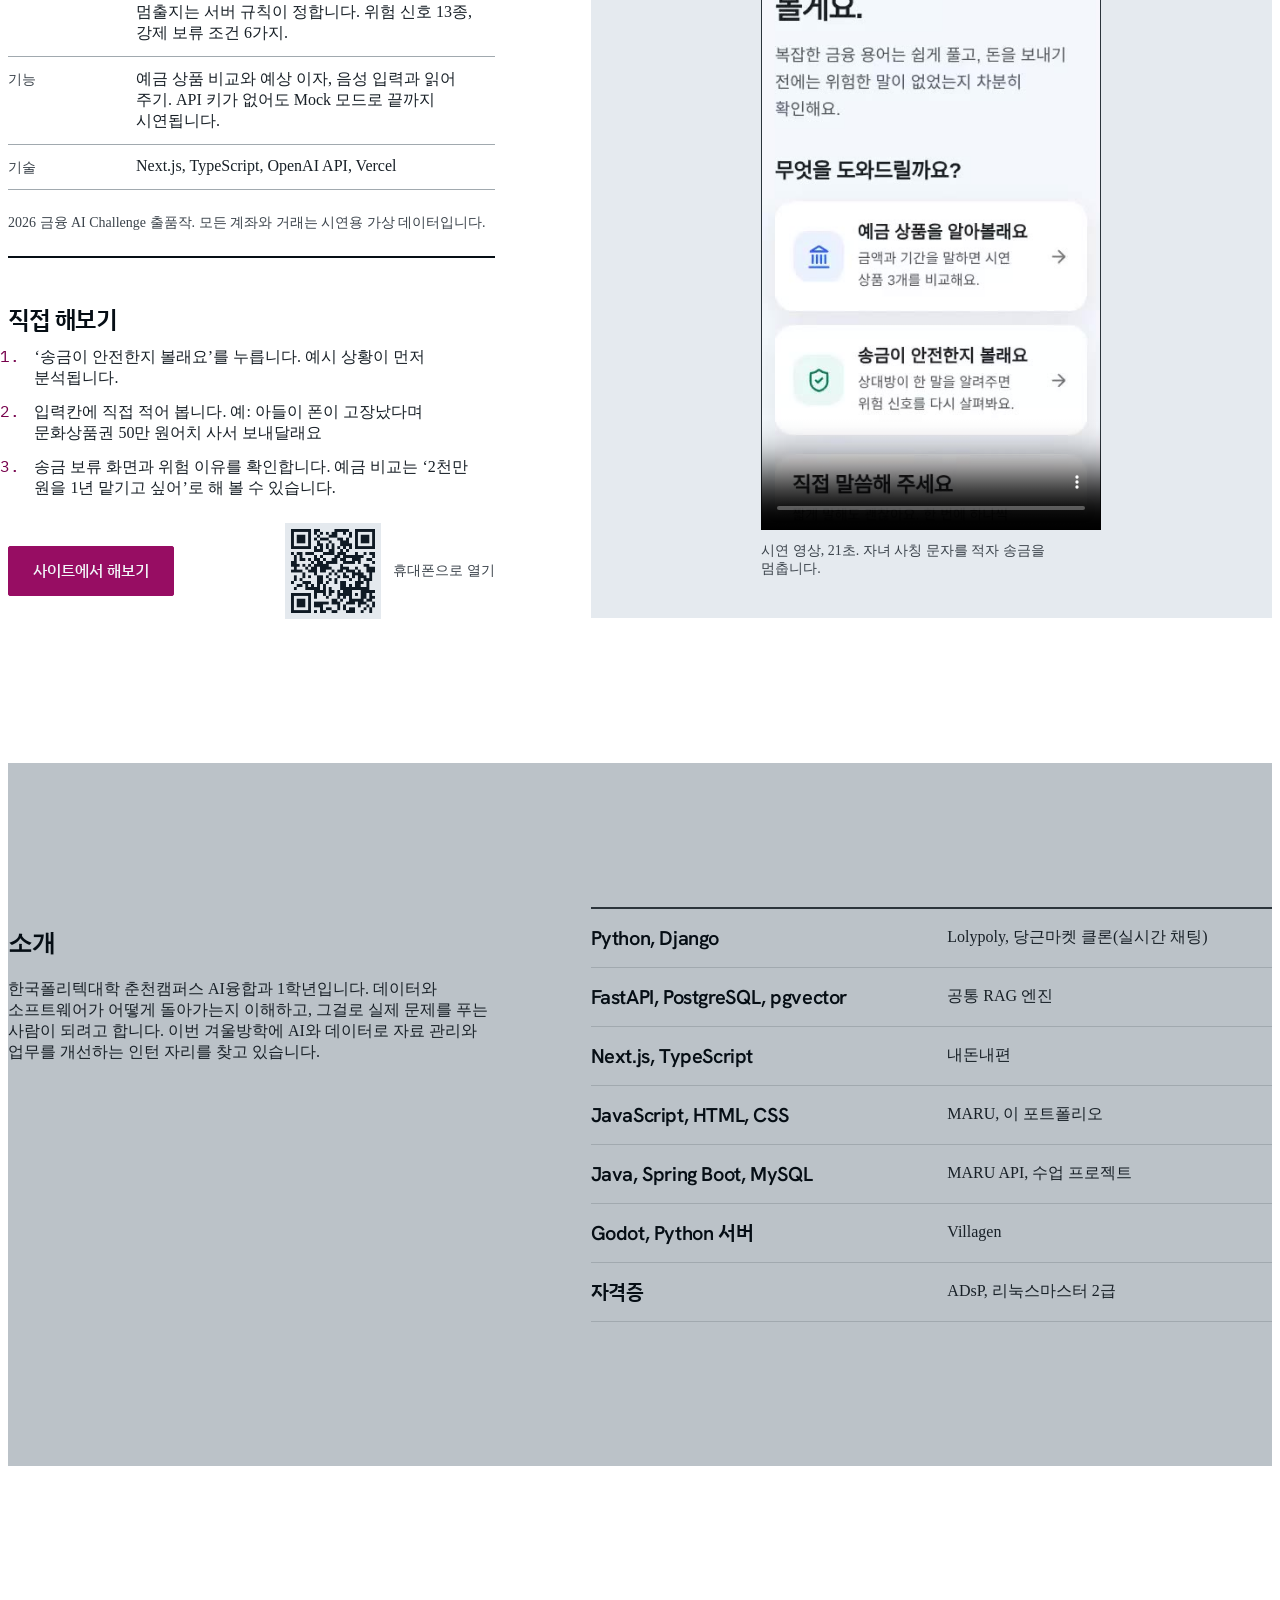
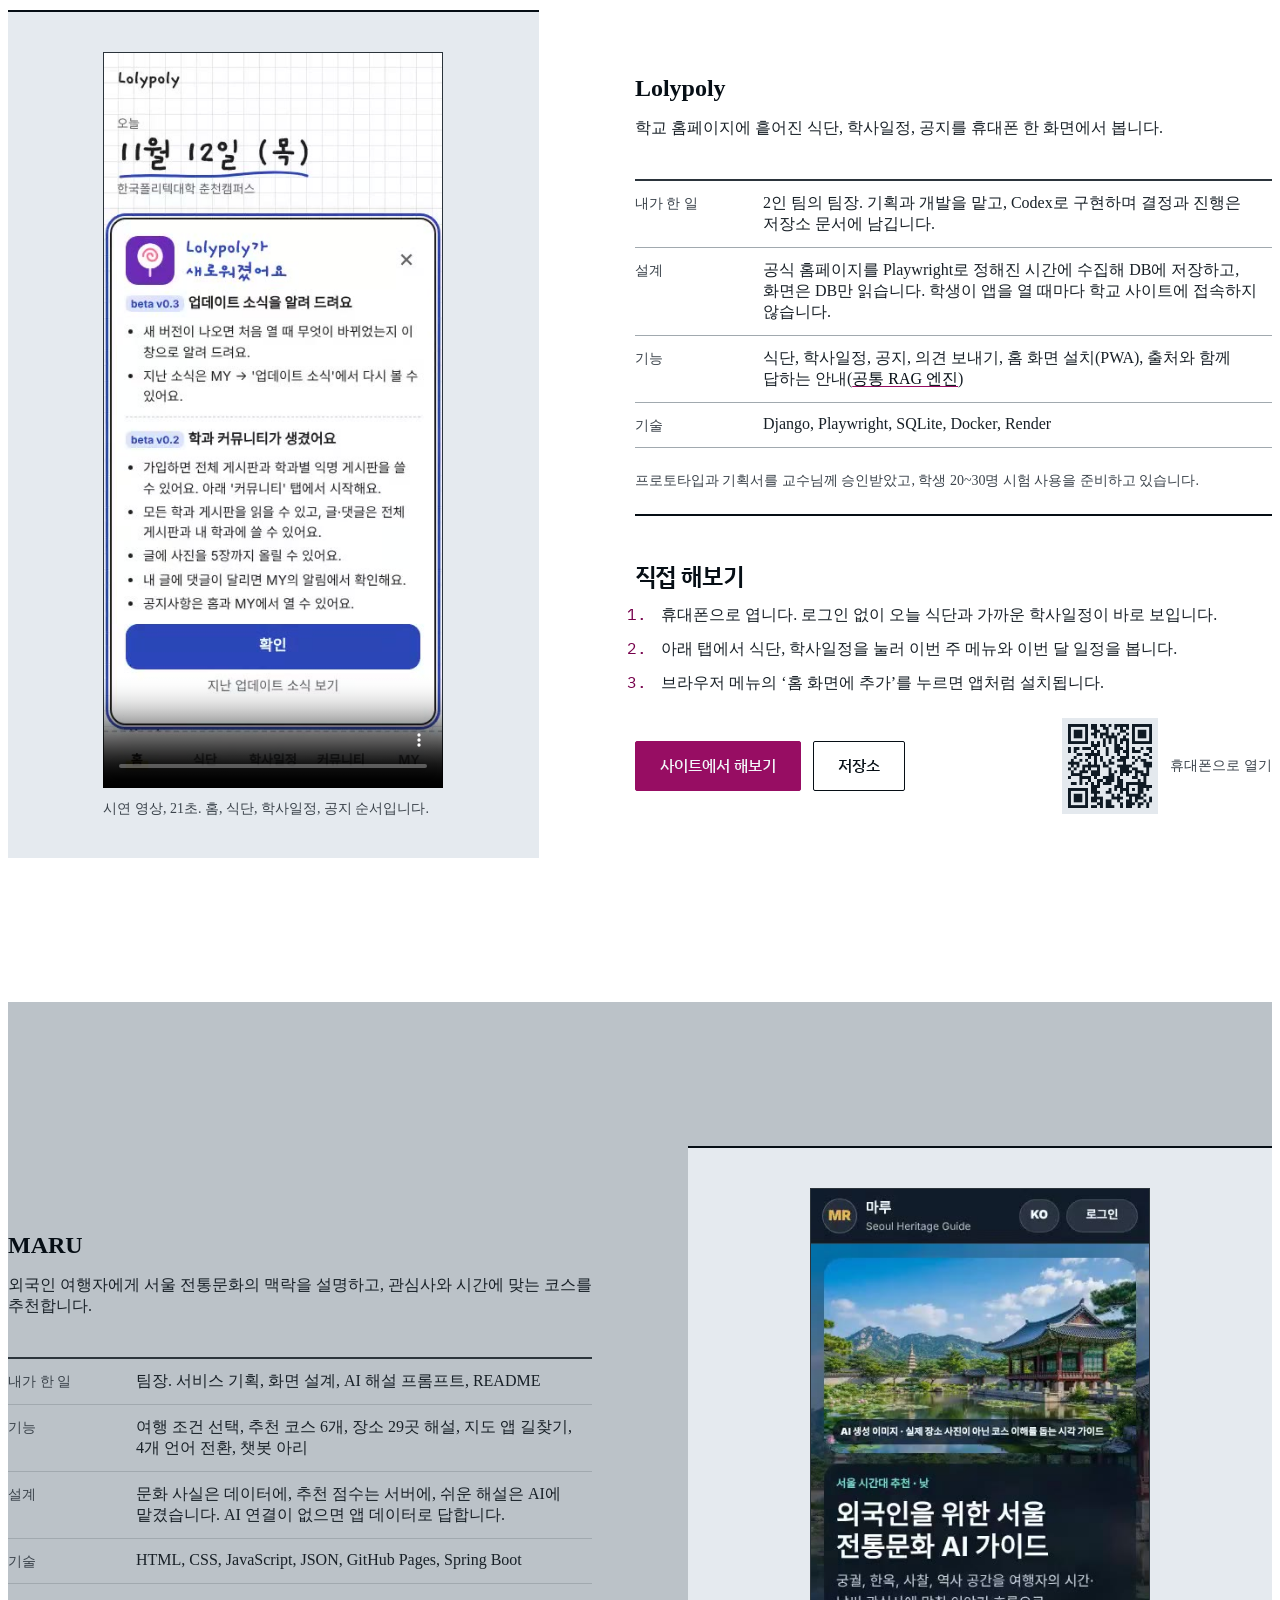
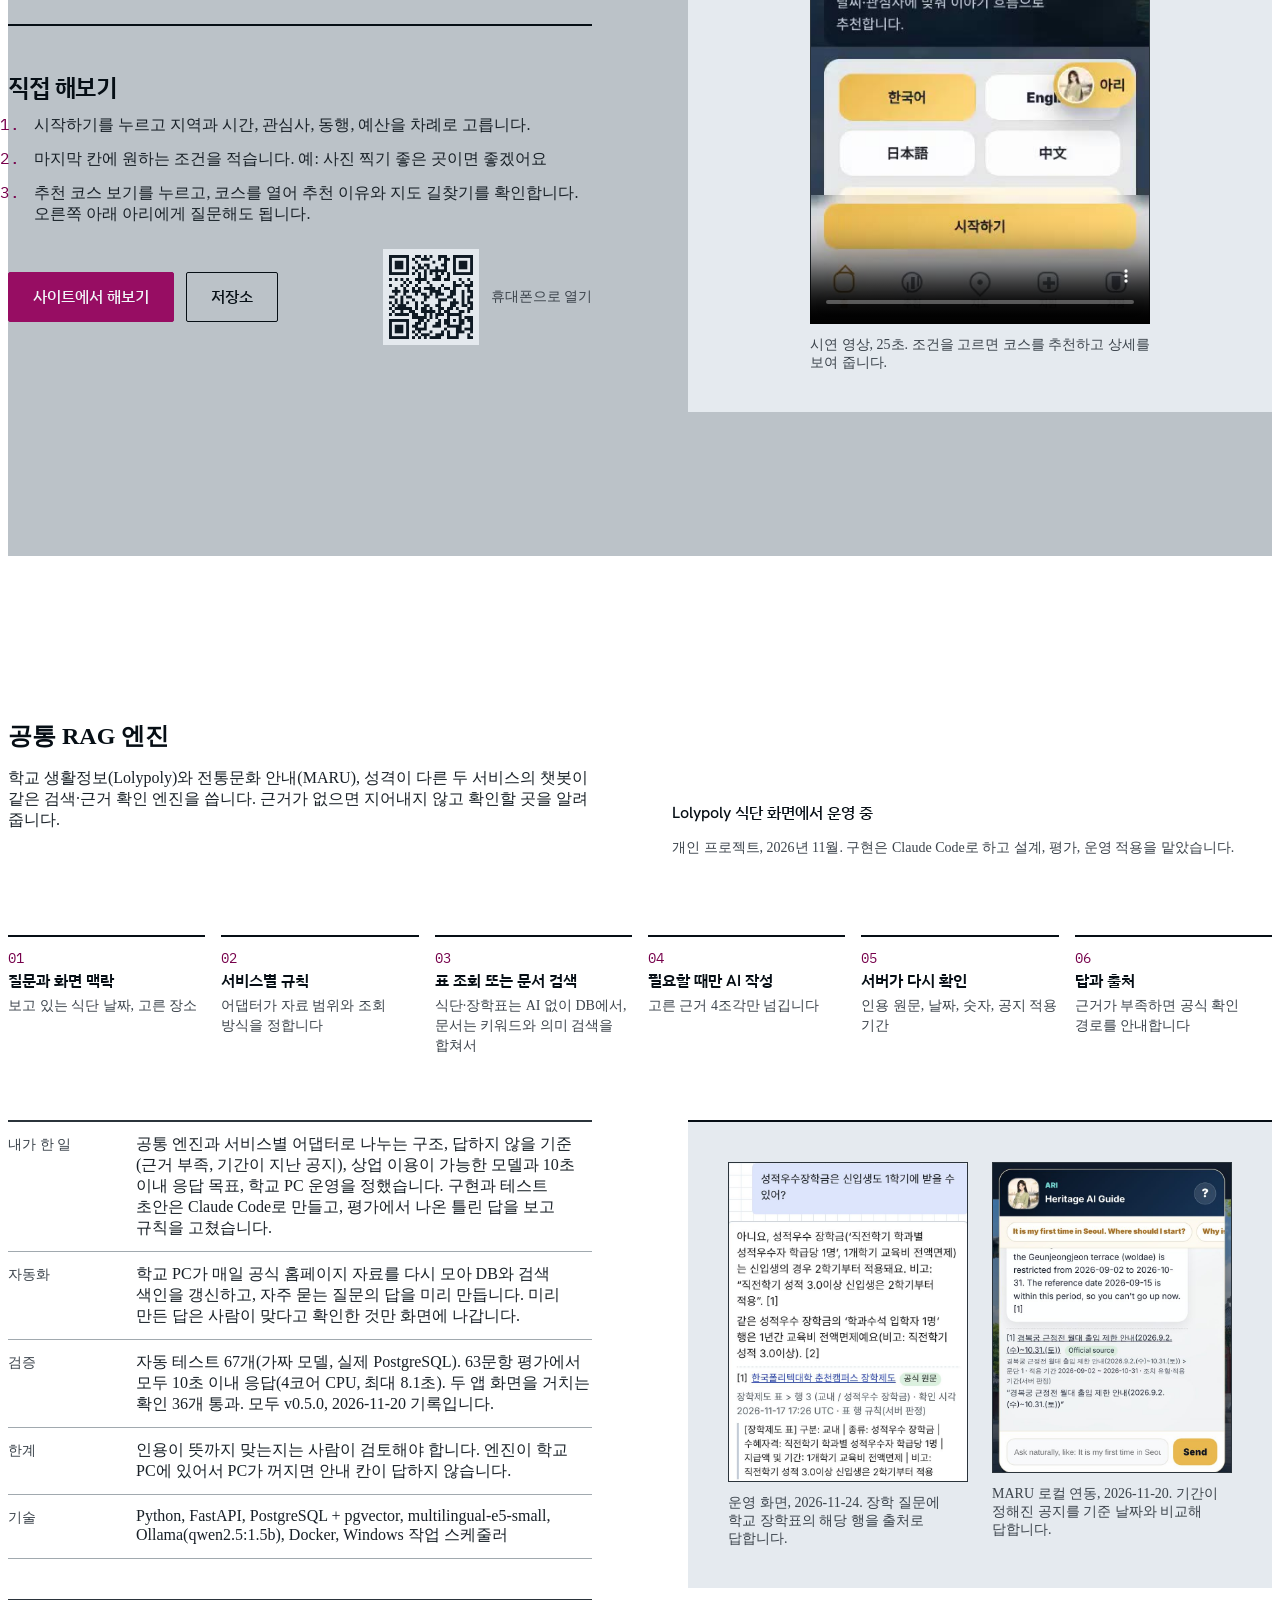
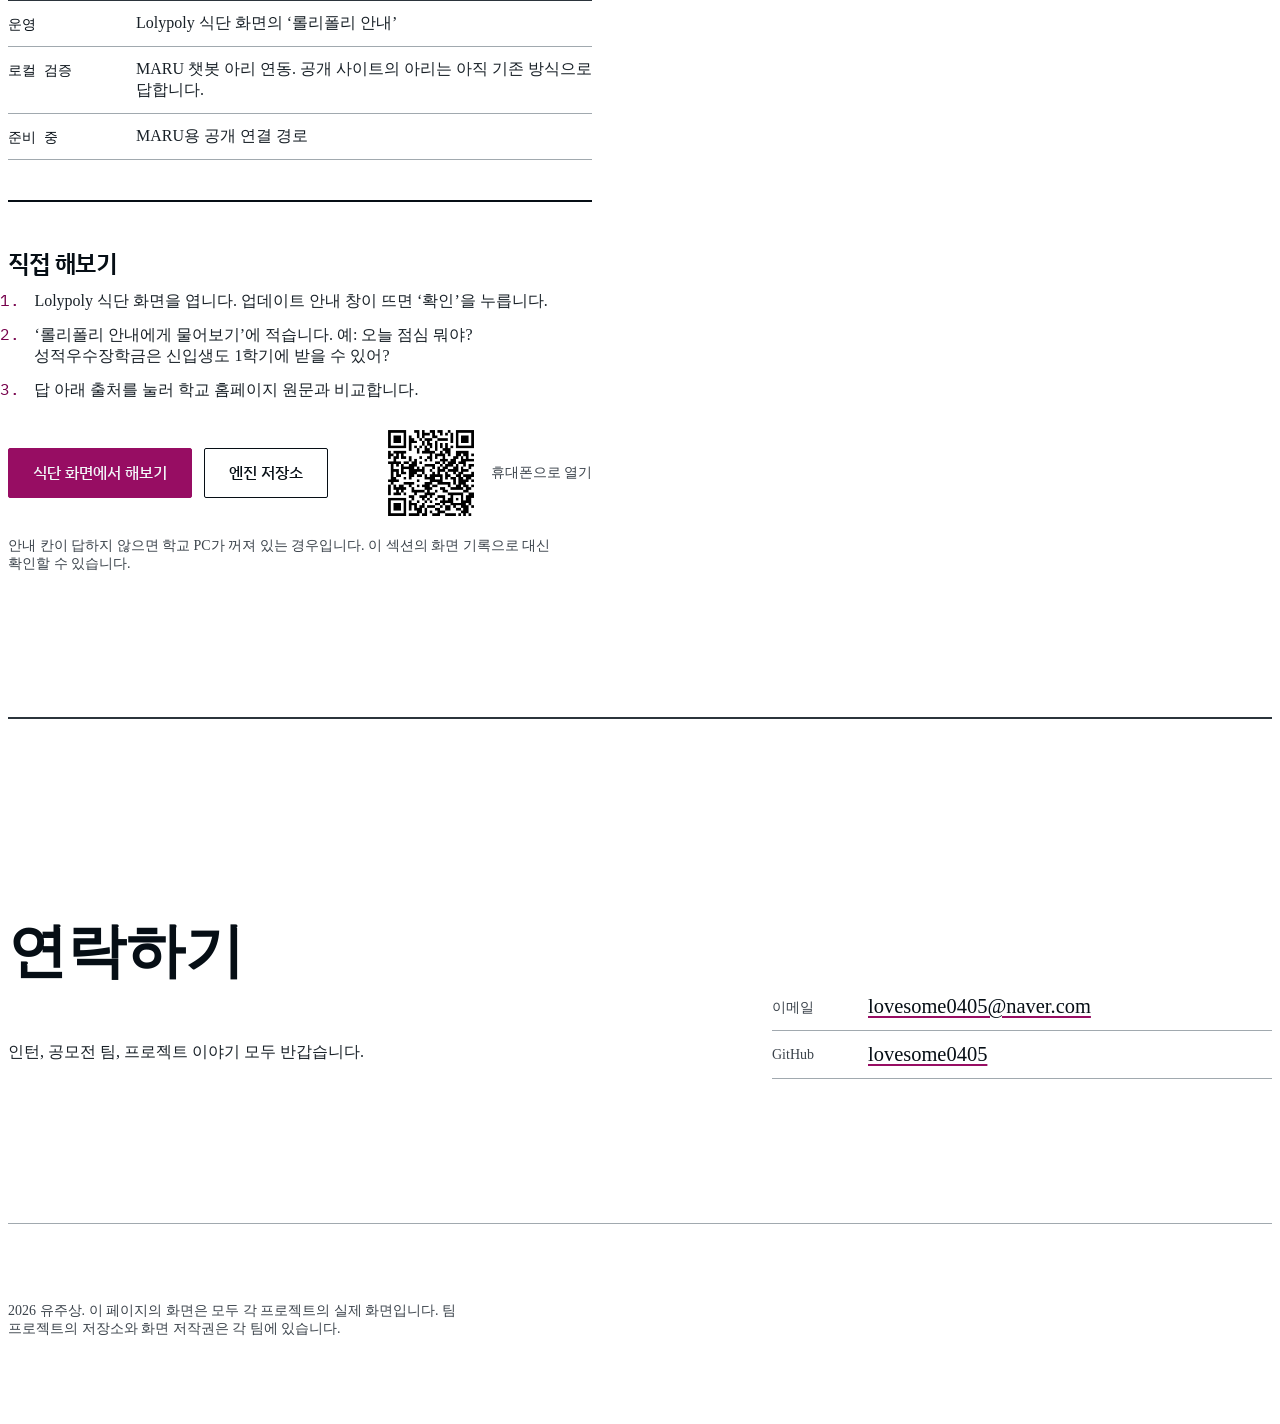
==== commit 25756f6a: "공통 RAG 엔진 섹션 추가, 역할·MARU 시기 이력서와 맞춤 - 공통 RAG 엔진: 처리 흐름, 내가 한 일·자동화·검증(조건 표기)·한계, 운영/로컬 검증/준비 중 상태, 직" ====
--- a/index.html
+++ b/index.html
@@ -4,7 +4,7 @@
 <meta charset="utf-8">
 <meta name="viewport" content="width=device-width, initial-scale=1">
 <title>유주상 포트폴리오</title>
-<meta name="description" content="한국폴리텍대학 춘천캠퍼스 AI융합과 유주상의 포트폴리오. Villagen, 내돈내편, Lolypoly, MARU.">
+<meta name="description" content="한국폴리텍대학 춘천캠퍼스 AI융합과 유주상의 포트폴리오. Villagen, 공통 RAG 엔진, 내돈내편, Lolypoly, MARU.">
 <link rel="preconnect" href="https://fonts.googleapis.com">
 <link rel="preconnect" href="https://fonts.gstatic.com" crossorigin>
 <link href="https://fonts.googleapis.com/css2?family=Hanken+Grotesk:wght@500;600&family=IBM+Plex+Mono:wght@400;500&family=IBM+Plex+Sans+KR:wght@500;600&family=Newsreader:ital,opsz,wght@0,6..72,400;0,6..72,500;1,6..72,400&family=Noto+Serif+KR:wght@400;500&display=swap" rel="stylesheet">
@@ -43,7 +43,7 @@
       <div class="sheet" id="work">
         <div class="sheet-top">
           <h2>프로젝트</h2>
-          <p>2026년, 4건</p>
+          <p>2026년, 5건</p>
         </div>
         <table class="ledger">
           <thead>
@@ -53,9 +53,16 @@
             <tr class="current">
               <td class="name"><a href="#villagen">Villagen</a></td>
               <td data-label="무엇을">글로 적으면 AI가 3D 가구를 만드는 마을 RPG</td>
-              <td data-label="맡은 일">기획, 게임 안 코드, 3인 팀</td>
+              <td data-label="맡은 일">팀장, 기획과 게임 안 코드, 3인 팀</td>
               <td data-label="결과">TRIPOTHON S1 SEOUL 수상</td>
               <td class="num" data-label="시기">2026.10</td>
+            </tr>
+            <tr>
+              <td class="name"><a href="#rag">공통 RAG 엔진</a></td>
+              <td data-label="무엇을">두 서비스가 함께 쓰는, 출처를 확인해 답하는 챗봇 엔진</td>
+              <td data-label="맡은 일">개인 프로젝트, 설계와 검증</td>
+              <td data-label="결과">Lolypoly 식단 화면에서 운영</td>
+              <td class="num" data-label="시기">2026.11</td>
             </tr>
             <tr>
               <td class="name"><a href="#naedon">내돈내편</a></td>
@@ -67,16 +74,16 @@
             <tr>
               <td class="name"><a href="#lolypoly">Lolypoly</a></td>
               <td data-label="무엇을">폴리텍 춘천캠퍼스 학생용 생활정보 앱</td>
-              <td data-label="맡은 일">기획과 개발, 2인</td>
+              <td data-label="맡은 일">팀장, 기획과 개발, 2인 팀</td>
               <td data-label="결과">프로토타입 공개, 교수 승인</td>
               <td class="num" data-label="시기">2026.11</td>
             </tr>
             <tr>
               <td class="name"><a href="#maru">MARU</a></td>
               <td data-label="무엇을">외국인 여행자를 위한 서울 전통문화 코스 추천</td>
-              <td data-label="맡은 일">기획, UI, AI 해설 프롬프트</td>
+              <td data-label="맡은 일">팀장, 기획, UI, AI 해설 프롬프트</td>
               <td data-label="결과">웹 공개, 코스 6개와 장소 29곳</td>
-              <td class="num" data-label="시기">2026.11</td>
+              <td class="num" data-label="시기">2026.06</td>
             </tr>
           </tbody>
         </table>
@@ -101,7 +108,7 @@
           <figcaption>게임 화면 7장을 이어 붙인 16초 영상입니다. 마을, 지도, 제작 의뢰, 텃밭, 낚시, 채집, 탐험 순서입니다.</figcaption>
         </figure>
       <dl class="facts-row">
-        <div><dt>내가 한 일</dt><dd>게임 기획, 게임 안 코드와 문제 해결. 입력 문장에서 게임 기능 키워드와 이미지 키워드를 나눠 처리했습니다.</dd></div>
+        <div><dt>내가 한 일</dt><dd>팀장. 게임 기획, 게임 안 코드와 문제 해결. 입력 문장에서 게임 기능 키워드와 이미지 키워드를 나눠 처리했습니다.</dd></div>
         <div><dt>구조</dt><dd>Godot 클라이언트, Python 서버, SQLite. LLM이 요청을 정리하고 Tripo가 3D 모델(GLB)을 만듭니다.</dd></div>
         <div><dt>링크</dt><dd><a href="https://github.com/NormalMan0228/tripo_s1">팀 저장소</a></dd></div>
       </dl>
@@ -172,10 +179,11 @@
     <div class="container about">
       <div>
         <h2 id="about-title">소개</h2>
-        <p class="lead">한국폴리텍대학 춘천캠퍼스 AI융합과 1학년입니다. 데이터와 소프트웨어가 어떻게 돌아가는지 이해하고, 그걸로 실제 문제를 푸는 개발자가 되려고 합니다. 이번 겨울방학에 AI, 개발, 데이터 분야의 인턴 자리를 찾고 있습니다.</p>
+        <p class="lead">한국폴리텍대학 춘천캠퍼스 AI융합과 1학년입니다. 데이터와 소프트웨어가 어떻게 돌아가는지 이해하고, 그걸로 실제 문제를 푸는 사람이 되려고 합니다. 이번 겨울방학에 AI와 데이터로 자료 관리와 업무를 개선하는 인턴 자리를 찾고 있습니다.</p>
       </div>
       <dl class="tool-rows">
         <div><dt>Python, Django</dt><dd>Lolypoly, 당근마켓 클론(실시간 채팅)</dd></div>
+        <div><dt>FastAPI, PostgreSQL, pgvector</dt><dd>공통 RAG 엔진</dd></div>
         <div><dt>Next.js, TypeScript</dt><dd>내돈내편</dd></div>
         <div><dt>JavaScript, HTML, CSS</dt><dd>MARU, 이 포트폴리오</dd></div>
         <div><dt>Java, Spring Boot, MySQL</dt><dd>MARU API, 수업 프로젝트</dd></div>
@@ -197,9 +205,9 @@
         <h2 id="lolypoly-title">Lolypoly</h2>
         <p class="lead">학교 홈페이지에 흩어진 식단, 학사일정, 공지를 휴대폰 한 화면에서 봅니다.</p>
         <dl class="facts">
-          <div><dt>내가 한 일</dt><dd>2인 공동 작업으로 기획과 개발. Codex로 구현하고, 결정과 진행은 저장소 문서에 남깁니다.</dd></div>
+          <div><dt>내가 한 일</dt><dd>2인 팀의 팀장. 기획과 개발을 맡고, Codex로 구현하며 결정과 진행은 저장소 문서에 남깁니다.</dd></div>
           <div><dt>설계</dt><dd>공식 홈페이지를 Playwright로 정해진 시간에 수집해 DB에 저장하고, 화면은 DB만 읽습니다. 학생이 앱을 열 때마다 학교 사이트에 접속하지 않습니다.</dd></div>
-          <div><dt>기능</dt><dd>식단, 학사일정, 공지, 의견 보내기, 홈 화면 설치(PWA)</dd></div>
+          <div><dt>기능</dt><dd>식단, 학사일정, 공지, 의견 보내기, 홈 화면 설치(PWA), 출처와 함께 답하는 안내(<a href="#rag">공통 RAG 엔진</a>)</dd></div>
           <div><dt>기술</dt><dd>Django, Playwright, SQLite, Docker, Render</dd></div>
         </dl>
         <p class="note">프로토타입과 기획서를 교수님께 승인받았고, 학생 20~30명 시험 사용을 준비하고 있습니다.</p>
@@ -231,7 +239,7 @@
         <h2 id="maru-title">MARU</h2>
         <p class="lead">외국인 여행자에게 서울 전통문화의 맥락을 설명하고, 관심사와 시간에 맞는 코스를 추천합니다.</p>
         <dl class="facts">
-          <div><dt>내가 한 일</dt><dd>서비스 기획, 화면 설계, AI 해설 프롬프트, README</dd></div>
+          <div><dt>내가 한 일</dt><dd>팀장. 서비스 기획, 화면 설계, AI 해설 프롬프트, README</dd></div>
           <div><dt>기능</dt><dd>여행 조건 선택, 추천 코스 6개, 장소 29곳 해설, 지도 앱 길찾기, 4개 언어 전환, 챗봇 아리</dd></div>
           <div><dt>설계</dt><dd>문화 사실은 데이터에, 추천 점수는 서버에, 쉬운 해설은 AI에 맡겼습니다. AI 연결이 없으면 앱 데이터로 답합니다.</dd></div>
           <div><dt>기술</dt><dd>HTML, CSS, JavaScript, JSON, GitHub Pages, Spring Boot</dd></div>
@@ -264,6 +272,76 @@
     </div>
   </section>
 
+  <section class="section case" id="rag" aria-labelledby="rag-title">
+    <div class="container">
+      <div class="head-split">
+        <div>
+          <h2 id="rag-title">공통 RAG 엔진</h2>
+          <p class="lead">학교 생활정보(Lolypoly)와 전통문화 안내(MARU), 성격이 다른 두 서비스의 챗봇이 같은 검색·근거 확인 엔진을 씁니다. 근거가 없으면 지어내지 않고 확인할 곳을 알려 줍니다.</p>
+        </div>
+        <div>
+          <p class="prize">Lolypoly 식단 화면에서 운영 중</p>
+          <p class="caption">개인 프로젝트, 2026년 11월. 구현은 Claude Code로 하고 설계, 평가, 운영 적용을 맡았습니다.</p>
+        </div>
+      </div>
+
+      <ol class="flow" aria-label="질문을 처리하는 순서">
+        <li><b>질문과 화면 맥락</b><span>보고 있는 식단 날짜, 고른 장소</span></li>
+        <li><b>서비스별 규칙</b><span>어댑터가 자료 범위와 조회 방식을 정합니다</span></li>
+        <li><b>표 조회 또는 문서 검색</b><span>식단·장학표는 AI 없이 DB에서, 문서는 키워드와 의미 검색을 합쳐서</span></li>
+        <li><b>필요할 때만 AI 작성</b><span>고른 근거 4조각만 넘깁니다</span></li>
+        <li><b>서버가 다시 확인</b><span>인용 원문, 날짜, 숫자, 공지 적용 기간</span></li>
+        <li><b>답과 출처</b><span>근거가 부족하면 공식 확인 경로를 안내합니다</span></li>
+      </ol>
+
+      <div class="split split--even rag-body">
+        <div>
+          <dl class="facts">
+            <div><dt>내가 한 일</dt><dd>공통 엔진과 서비스별 어댑터로 나누는 구조, 답하지 않을 기준(근거 부족, 기간이 지난 공지), 상업 이용이 가능한 모델과 10초 이내 응답 목표, 학교 PC 운영을 정했습니다. 구현과 테스트 초안은 Claude Code로 만들고, 평가에서 나온 틀린 답을 보고 규칙을 고쳤습니다.</dd></div>
+            <div><dt>자동화</dt><dd>학교 PC가 매일 공식 홈페이지 자료를 다시 모아 DB와 검색 색인을 갱신하고, 자주 묻는 질문의 답을 미리 만듭니다. 미리 만든 답은 사람이 맞다고 확인한 것만 화면에 나갑니다.</dd></div>
+            <div><dt>검증</dt><dd>자동 테스트 67개(가짜 모델, 실제 PostgreSQL). 63문항 평가에서 모두 10초 이내 응답(4코어 CPU, 최대 8.1초). 두 앱 화면을 거치는 확인 36개 통과. 모두 v0.5.0, 2026-11-20 기록입니다.</dd></div>
+            <div><dt>한계</dt><dd>인용이 뜻까지 맞는지는 사람이 검토해야 합니다. 엔진이 학교 PC에 있어서 PC가 꺼지면 안내 칸이 답하지 않습니다.</dd></div>
+            <div><dt>기술</dt><dd>Python, FastAPI, PostgreSQL + pgvector, multilingual-e5-small, Ollama(qwen2.5:1.5b), Docker, Windows 작업 스케줄러</dd></div>
+          </dl>
+          <dl class="facts status" aria-label="연결 상태">
+            <div><dt>운영</dt><dd>Lolypoly 식단 화면의 ‘롤리폴리 안내’</dd></div>
+            <div><dt>로컬 검증</dt><dd>MARU 챗봇 아리 연동. 공개 사이트의 아리는 아직 기존 방식으로 답합니다.</dd></div>
+            <div><dt>준비 중</dt><dd>MARU용 공개 연결 경로</dd></div>
+          </dl>
+          <div class="try">
+            <h3>직접 해보기</h3>
+            <ol class="steps">
+              <li>Lolypoly 식단 화면을 엽니다. 업데이트 안내 창이 뜨면 ‘확인’을 누릅니다.</li>
+              <li>‘롤리폴리 안내에게 물어보기’에 적습니다. 예: 오늘 점심 뭐야? 성적우수장학금은 신입생도 1학기에 받을 수 있어?</li>
+              <li>답 아래 출처를 눌러 학교 홈페이지 원문과 비교합니다.</li>
+            </ol>
+            <div class="try-row">
+              <div class="actions">
+                <a class="btn btn--primary" href="https://lolypoly.lolypoly.workers.dev/meals/">식단 화면에서 해보기</a>
+                <a class="btn" href="https://github.com/lovesome0405/chatbot">엔진 저장소</a>
+              </div>
+              <figure class="qr">
+                <img src="assets/qr-rag.png" width="120" height="120" alt="Lolypoly 식단 화면 주소 QR 코드">
+                <figcaption>휴대폰으로 열기</figcaption>
+              </figure>
+            </div>
+            <p class="note note--after">안내 칸이 답하지 않으면 학교 PC가 꺼져 있는 경우입니다. 이 섹션의 화면 기록으로 대신 확인할 수 있습니다.</p>
+          </div>
+        </div>
+        <div class="stage stage--pair">
+          <figure class="shot">
+            <img src="assets/rag-lolypoly-live.jpg" width="716" height="954" loading="lazy" alt="롤리폴리 안내 화면. 성적우수장학금은 신입생도 1학기에 받을 수 있냐는 질문에 아니요, 신입생은 2학기부터 적용된다고 답하고 학교 장학제도 표의 해당 행을 출처로 보여 준다">
+            <figcaption>운영 화면, 2026-11-24. 장학 질문에 학교 장학표의 해당 행을 출처로 답합니다.</figcaption>
+          </figure>
+          <figure class="shot">
+            <img src="assets/rag-maru-local.jpg" width="716" height="926" loading="lazy" alt="MARU 아리 패널. 경복궁 근정전 월대에 지금 올라갈 수 있냐는 질문에 2026-09-02부터 10-31까지 출입이 제한되어 기준 날짜에는 올라갈 수 없다고 영어로 답하고 궁능유적본부 공지를 출처로 보여 준다">
+            <figcaption>MARU 로컬 연동, 2026-11-20. 기간이 정해진 공지를 기준 날짜와 비교해 답합니다.</figcaption>
+          </figure>
+        </div>
+      </div>
+    </div>
+  </section>
+
   <section class="section contact" id="contact" aria-labelledby="contact-title">
     <div class="container">
       <div>
--- a/style.css
+++ b/style.css
@@ -164,3 +164,23 @@
   .install .steps { margin-top: 0; }
 }
 @media (hover: none) { .qr { display: none; } }
+
+/* shared rag engine: the pipeline, status and captures */
+.flow { list-style: none; margin: var(--space-2xl) 0; padding: 0; display: grid; grid-template-columns: repeat(6, minmax(0, 1fr)); gap: var(--space-md); counter-reset: flow; }
+.flow li { counter-increment: flow; display: grid; align-content: start; gap: var(--space-2xs); padding-top: var(--space-sm); border-top: var(--rule-bar) solid var(--color-ink); }
+.flow li::before { content: counter(flow, decimal-leading-zero); font-family: var(--font-outlier); font-size: var(--text-sm); color: var(--color-accent-2); }
+.flow b { font: 600 var(--text-md)/1.3 var(--font-display); color: var(--color-ink); }
+.flow span { font-size: var(--text-sm); line-height: 1.45; color: var(--color-muted); }
+.rag-body { align-items: start; }
+.status dt { font-family: var(--font-outlier); color: var(--color-ink); }
+.note--after { margin-top: var(--space-md); margin-bottom: 0; }
+.stage--pair { grid-template-columns: repeat(2, minmax(0, 1fr)); gap: var(--space-lg); align-items: start; place-items: start stretch; }
+.shot { margin: 0; }
+.shot img { display: block; width: 100%; height: auto; outline: var(--rule-hair) solid var(--color-rule-2); outline-offset: -1px; }
+
+@media (max-width: 60rem) {
+  .flow { grid-template-columns: repeat(2, minmax(0, 1fr)); row-gap: var(--space-lg); }
+}
+@media (max-width: 30rem) {
+  .flow, .stage--pair { grid-template-columns: minmax(0, 1fr); }
+}
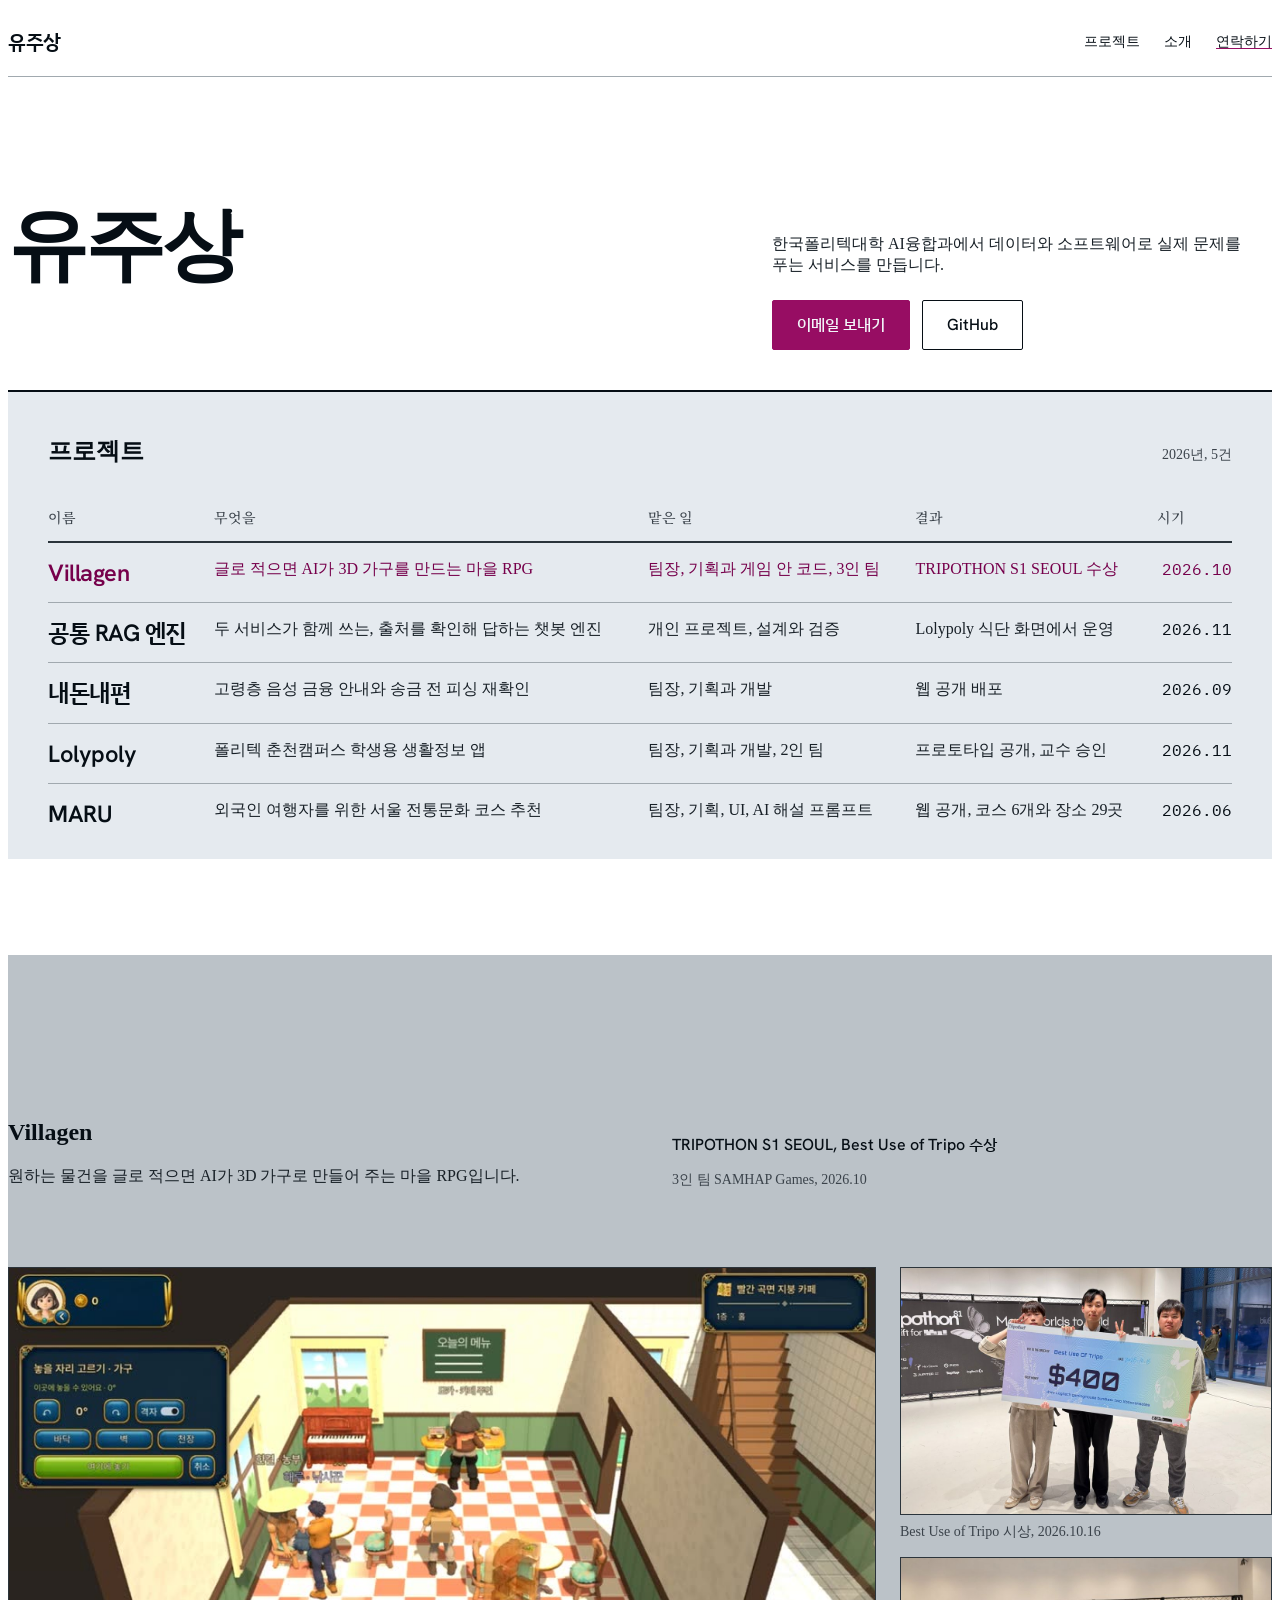
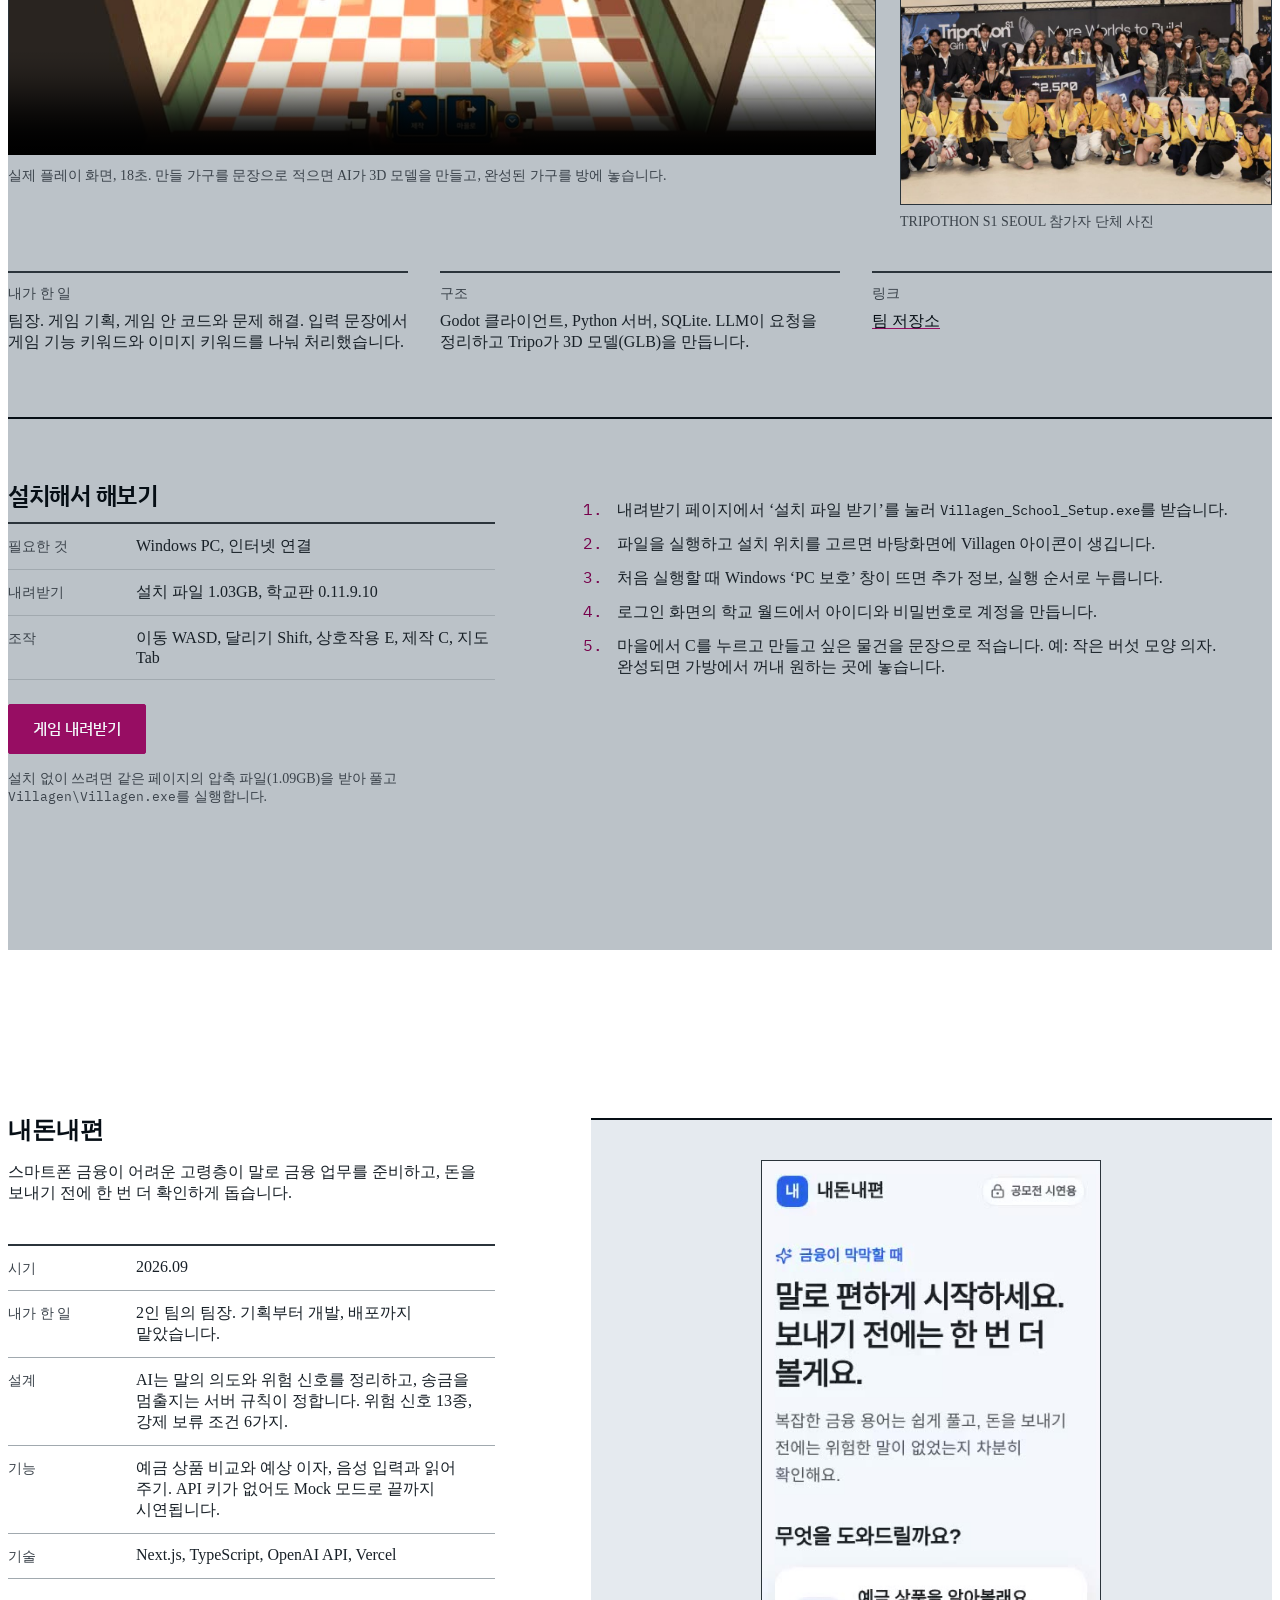
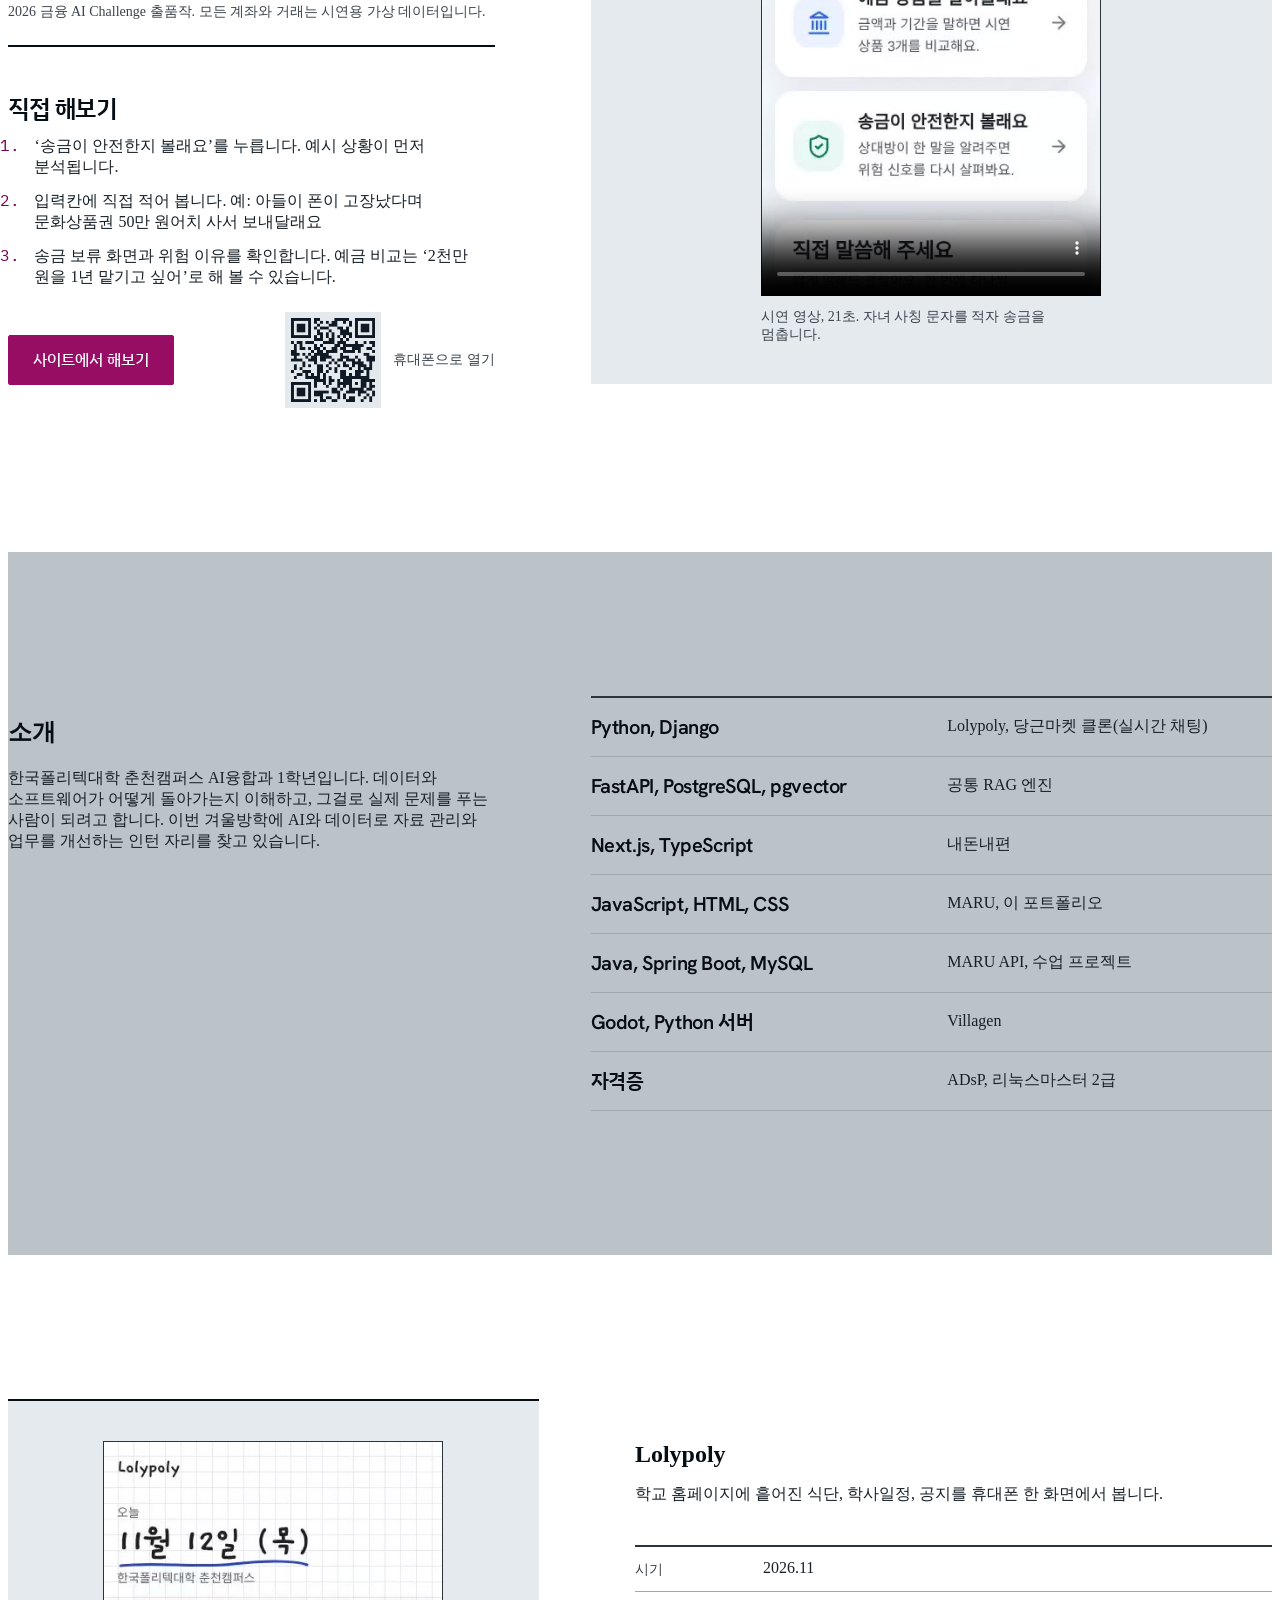
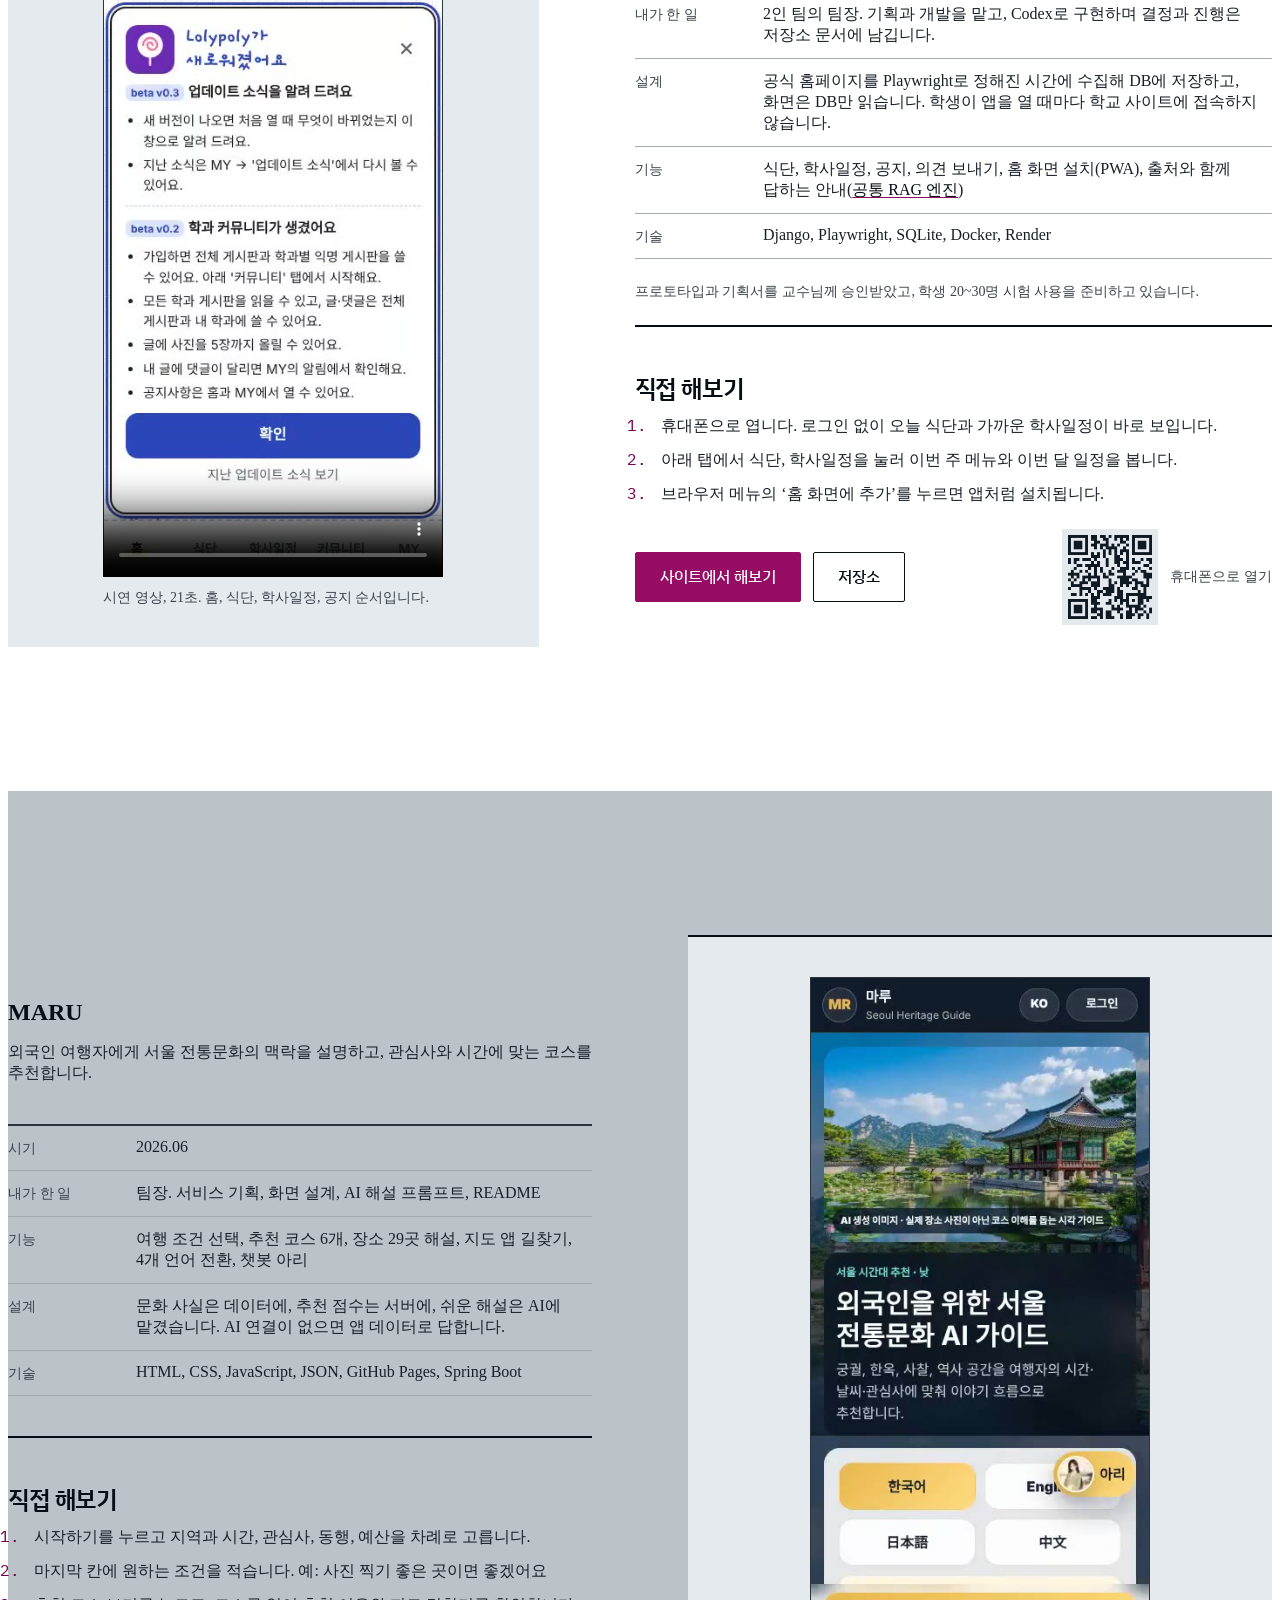
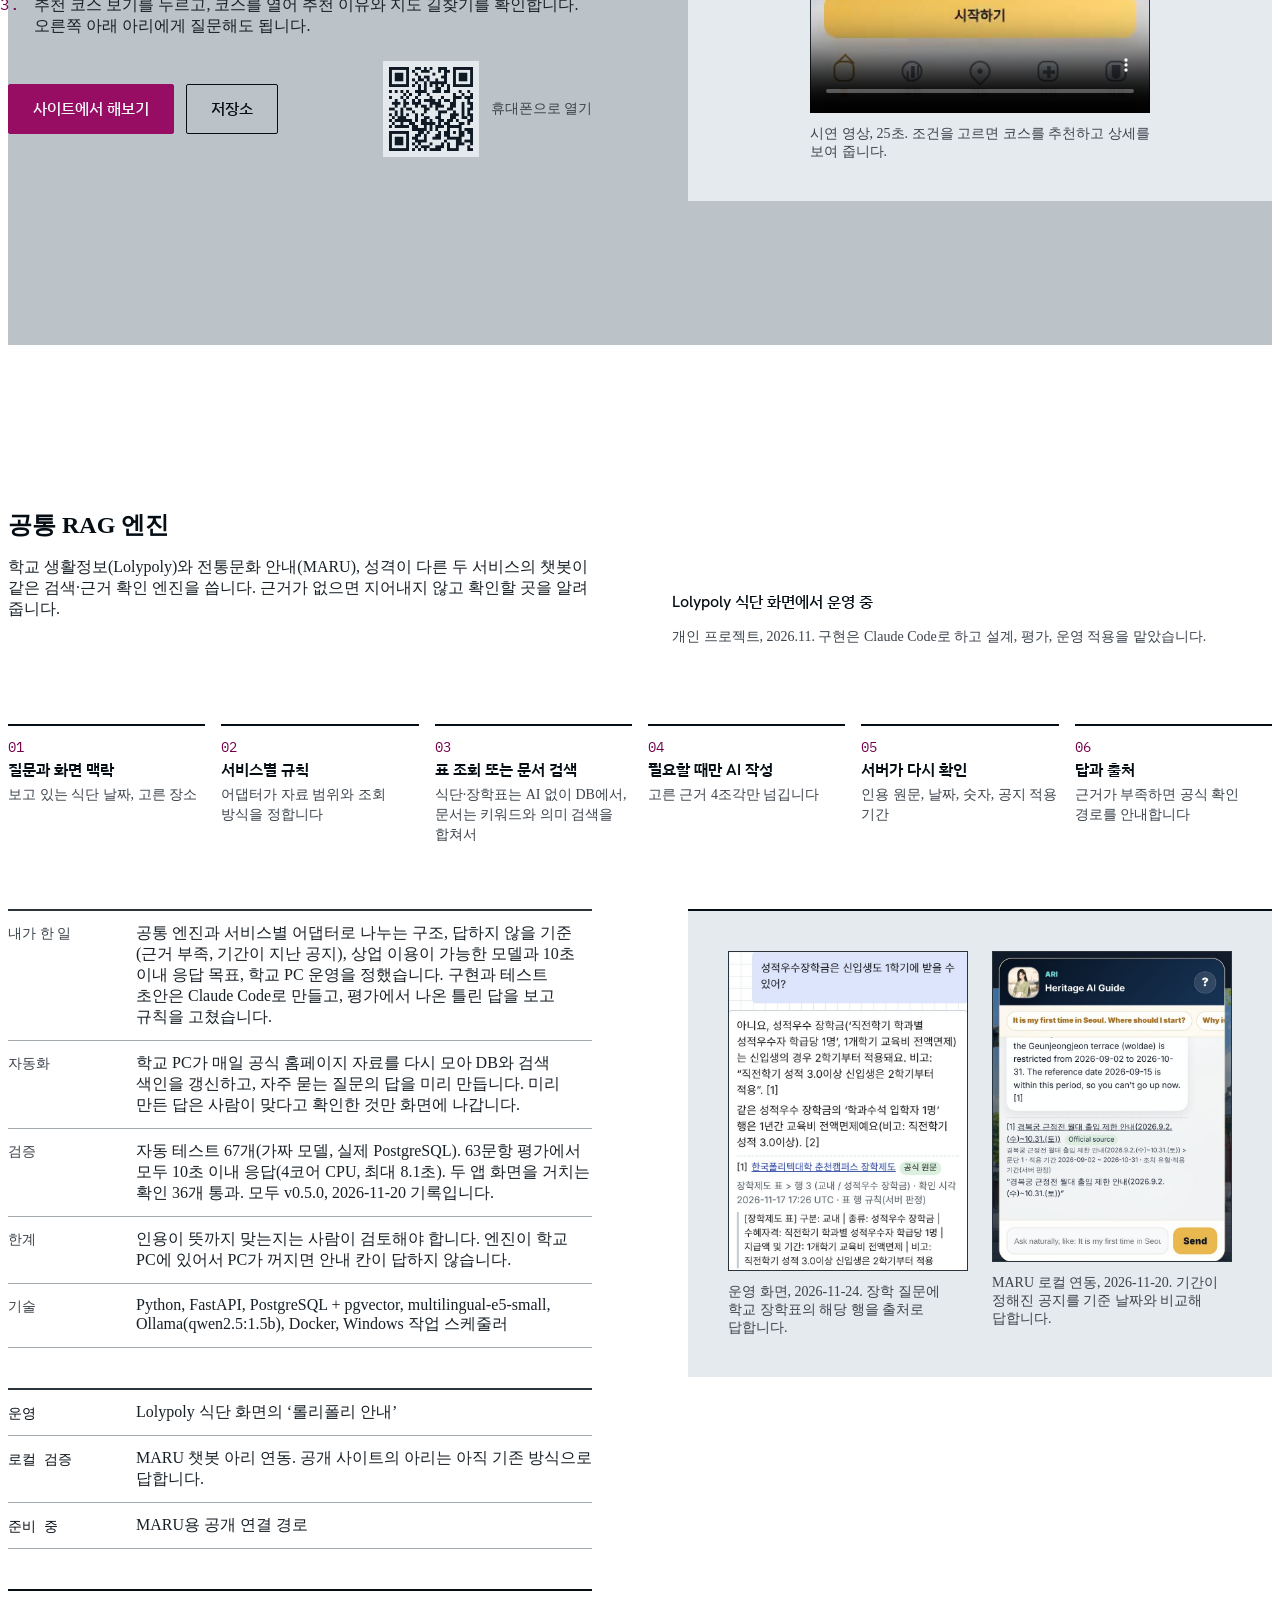
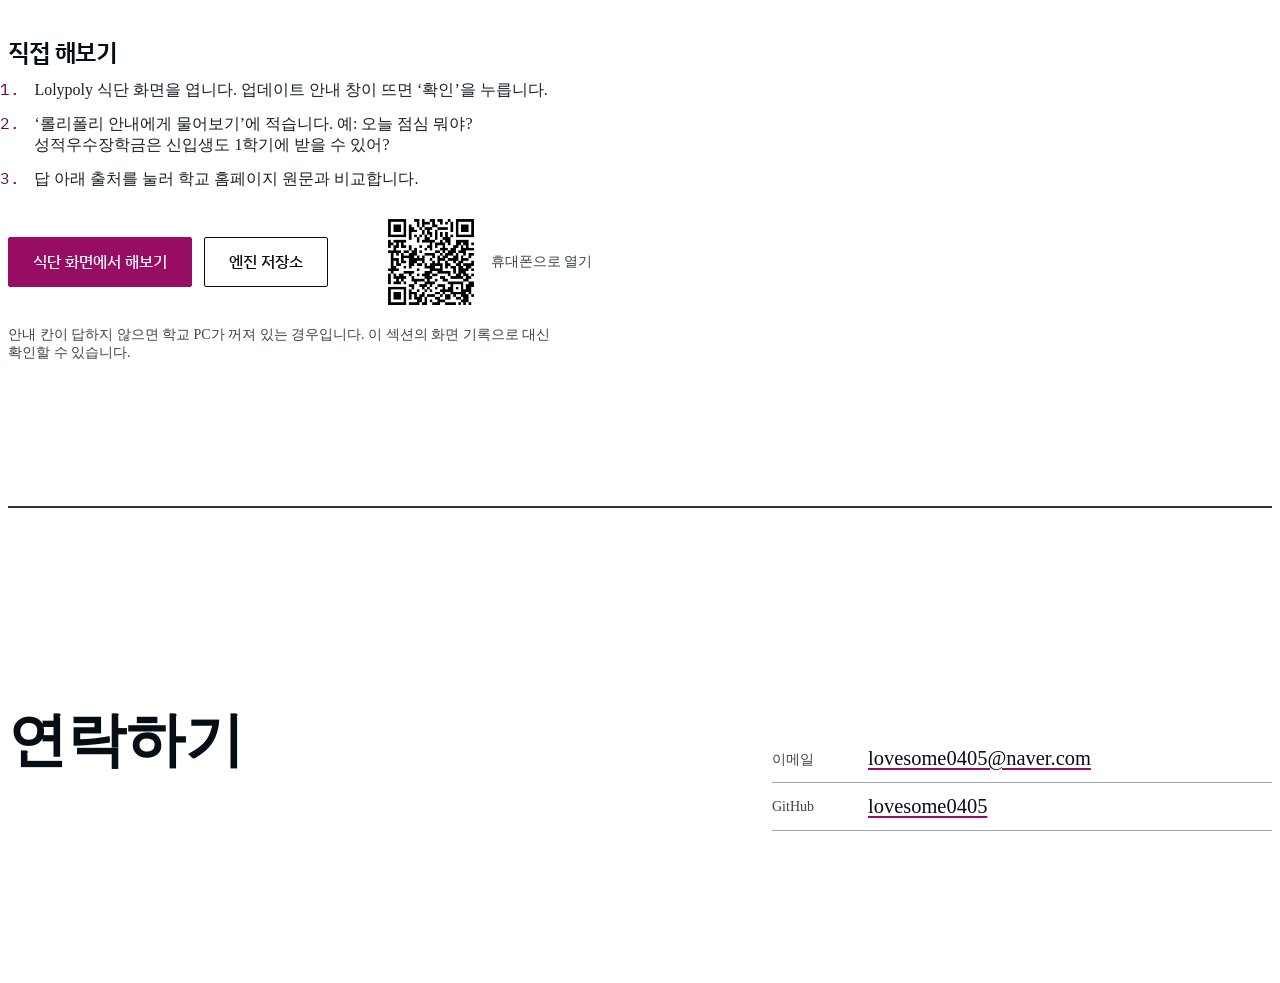
==== commit da1cff0b: "Villagen 영상·수상 사진 교체, 시기 표기 통일, 연락 문구·푸터 삭제 - Villagen: 플레이 영상 18초(가구 제작 의뢰 → 생성 → 배치)로 교체, 영상 옆에 시상" ====
--- a/index.html
+++ b/index.html
@@ -100,13 +100,25 @@
         </div>
         <div>
           <p class="prize">TRIPOTHON S1 SEOUL, Best Use of Tripo 수상</p>
-          <p class="caption">3인 팀 SAMHAP Games, 2026년 10월</p>
-        </div>
-      </div>
-      <figure class="wide">
-          <video src="assets/video/villagen.mp4" poster="assets/video/villagen.jpg" width="960" height="600" controls muted playsinline preload="none" aria-label="Villagen 게임 화면 영상. 마을, 지도, 제작 의뢰, 텃밭, 낚시, 채집, 탐험 화면이 차례로 나온다"></video>
-          <figcaption>게임 화면 7장을 이어 붙인 16초 영상입니다. 마을, 지도, 제작 의뢰, 텃밭, 낚시, 채집, 탐험 순서입니다.</figcaption>
+          <p class="caption">3인 팀 SAMHAP Games, 2026.10</p>
+        </div>
+      </div>
+      <div class="vg-media">
+        <figure class="vg-video">
+          <video src="assets/video/villagen.mp4" poster="assets/video/villagen.jpg" width="960" height="540" controls muted playsinline preload="none" aria-label="Villagen 플레이 영상. 카페 안에서 제작 의뢰 창에 만들 가구를 문장으로 적고, 제작 진행 표시가 끝나면 완성된 3D 가구를 방 안에 놓는다"></video>
+          <figcaption>실제 플레이 화면, 18초. 만들 가구를 문장으로 적으면 AI가 3D 모델을 만들고, 완성된 가구를 방에 놓습니다.</figcaption>
         </figure>
+        <div class="vg-photos">
+          <figure class="vg-photo">
+            <img src="assets/villagen-award.jpg" width="960" height="640" loading="lazy" alt="TRIPOTHON S1 시상식에서 SAMHAP Games 3명이 Best Use of Tripo 상금 400달러 보드를 들고 서 있다">
+            <figcaption>Best Use of Tripo 시상, 2026.10.16</figcaption>
+          </figure>
+          <figure class="vg-photo">
+            <img src="assets/villagen-group.jpg" width="960" height="640" loading="lazy" alt="TRIPOTHON S1 SEOUL 참가자와 운영진 단체 사진">
+            <figcaption>TRIPOTHON S1 SEOUL 참가자 단체 사진</figcaption>
+          </figure>
+        </div>
+      </div>
       <dl class="facts-row">
         <div><dt>내가 한 일</dt><dd>팀장. 게임 기획, 게임 안 코드와 문제 해결. 입력 문장에서 게임 기능 키워드와 이미지 키워드를 나눠 처리했습니다.</dd></div>
         <div><dt>구조</dt><dd>Godot 클라이언트, Python 서버, SQLite. LLM이 요청을 정리하고 Tripo가 3D 모델(GLB)을 만듭니다.</dd></div>
@@ -142,6 +154,7 @@
         <h2 id="naedon-title">내돈내편</h2>
         <p class="lead">스마트폰 금융이 어려운 고령층이 말로 금융 업무를 준비하고, 돈을 보내기 전에 한 번 더 확인하게 돕습니다.</p>
         <dl class="facts">
+          <div><dt>시기</dt><dd>2026.09</dd></div>
           <div><dt>내가 한 일</dt><dd>2인 팀의 팀장. 기획부터 개발, 배포까지 맡았습니다.</dd></div>
           <div><dt>설계</dt><dd>AI는 말의 의도와 위험 신호를 정리하고, 송금을 멈출지는 서버 규칙이 정합니다. 위험 신호 13종, 강제 보류 조건 6가지.</dd></div>
           <div><dt>기능</dt><dd>예금 상품 비교와 예상 이자, 음성 입력과 읽어 주기. API 키가 없어도 Mock 모드로 끝까지 시연됩니다.</dd></div>
@@ -205,6 +218,7 @@
         <h2 id="lolypoly-title">Lolypoly</h2>
         <p class="lead">학교 홈페이지에 흩어진 식단, 학사일정, 공지를 휴대폰 한 화면에서 봅니다.</p>
         <dl class="facts">
+          <div><dt>시기</dt><dd>2026.11</dd></div>
           <div><dt>내가 한 일</dt><dd>2인 팀의 팀장. 기획과 개발을 맡고, Codex로 구현하며 결정과 진행은 저장소 문서에 남깁니다.</dd></div>
           <div><dt>설계</dt><dd>공식 홈페이지를 Playwright로 정해진 시간에 수집해 DB에 저장하고, 화면은 DB만 읽습니다. 학생이 앱을 열 때마다 학교 사이트에 접속하지 않습니다.</dd></div>
           <div><dt>기능</dt><dd>식단, 학사일정, 공지, 의견 보내기, 홈 화면 설치(PWA), 출처와 함께 답하는 안내(<a href="#rag">공통 RAG 엔진</a>)</dd></div>
@@ -239,6 +253,7 @@
         <h2 id="maru-title">MARU</h2>
         <p class="lead">외국인 여행자에게 서울 전통문화의 맥락을 설명하고, 관심사와 시간에 맞는 코스를 추천합니다.</p>
         <dl class="facts">
+          <div><dt>시기</dt><dd>2026.06</dd></div>
           <div><dt>내가 한 일</dt><dd>팀장. 서비스 기획, 화면 설계, AI 해설 프롬프트, README</dd></div>
           <div><dt>기능</dt><dd>여행 조건 선택, 추천 코스 6개, 장소 29곳 해설, 지도 앱 길찾기, 4개 언어 전환, 챗봇 아리</dd></div>
           <div><dt>설계</dt><dd>문화 사실은 데이터에, 추천 점수는 서버에, 쉬운 해설은 AI에 맡겼습니다. AI 연결이 없으면 앱 데이터로 답합니다.</dd></div>
@@ -281,7 +296,7 @@
         </div>
         <div>
           <p class="prize">Lolypoly 식단 화면에서 운영 중</p>
-          <p class="caption">개인 프로젝트, 2026년 11월. 구현은 Claude Code로 하고 설계, 평가, 운영 적용을 맡았습니다.</p>
+          <p class="caption">개인 프로젝트, 2026.11. 구현은 Claude Code로 하고 설계, 평가, 운영 적용을 맡았습니다.</p>
         </div>
       </div>
 
@@ -346,7 +361,6 @@
     <div class="container">
       <div>
         <h2 id="contact-title">연락하기</h2>
-        <p class="lead">인턴, 공모전 팀, 프로젝트 이야기 모두 반갑습니다.</p>
       </div>
       <dl class="contact-lines">
         <div><dt>이메일</dt><dd><a href="mailto:lovesome0405@naver.com">lovesome0405@naver.com</a></dd></div>
@@ -356,10 +370,5 @@
   </section>
 </main>
 
-<footer class="colophon">
-  <div class="container">
-    <p>2026 유주상. 이 페이지의 화면은 모두 각 프로젝트의 실제 화면입니다. 팀 프로젝트의 저장소와 화면 저작권은 각 팀에 있습니다.</p>
-  </div>
-</footer>
 </body>
 </html>
--- a/style.css
+++ b/style.css
@@ -1,5 +1,5 @@
 /* Hallmark · shape: Index (swap from Conversational FAQ) · genre: editorial · theme: Almanac (deal 2/3, seed rpg-pwa-github-b64d·6b5fe3f6·2026-11-09·r0) · job: hire · draw: 173ac7
- * hero: Index · nav: edge-aligned (swap from search-led: four destinations, nothing to search) · footer: colophon block (swap from index columns: no sitemap) · imagery: the product (real captures of all four projects) · signature: the project ledger, name, role and result per row, strongest first
+ * hero: Index · nav: edge-aligned (swap from search-led: four destinations, nothing to search) · footer: none (the contact section closes the page) · imagery: the product (real captures of all four projects) · signature: the project ledger, name, role and result per row, strongest first
  * axes: mid/grotesk-sans/chromatic-magenta · posture: restrained · contrast: pass · fold: pass · v2.0.0 */
 /* Hallmark · pre-emit critique: P4 H5 E4 S4 R5 V4 · weakest: P, a name and a list argue little; each case leads with the problem and the decision the student made, per hiring-manager advice */
 @import url("./tokens.css");
@@ -106,8 +106,6 @@
 .contact-lines dt { font-size: var(--text-sm); color: var(--color-muted); padding-top: var(--space-2xs); }
 .contact-lines dd { margin: 0; font-size: var(--text-lead); }
 
-.colophon { padding-block: var(--space-2xl); border-top: var(--rule-hair) solid var(--color-rule); }
-.colophon p { font-size: var(--text-sm); color: var(--color-muted); max-width: 72ch; }
 
 /* reflow */
 @media (max-width: 60rem) {
@@ -184,3 +182,20 @@
 @media (max-width: 30rem) {
   .flow, .stage--pair { grid-template-columns: minmax(0, 1fr); }
 }
+
+/* villagen: play clip beside the award photos */
+.vg-media { display: grid; grid-template-columns: minmax(0, 7fr) minmax(0, 3fr); gap: var(--space-lg); margin-top: var(--space-2xl); align-items: start; }
+.vg-video { margin: 0; }
+.vg-video video { display: block; width: 100%; height: auto; aspect-ratio: 16 / 9; background: var(--color-paper-2); outline: var(--rule-hair) solid var(--color-rule-2); outline-offset: -1px; }
+.vg-photos { display: grid; gap: var(--space-md); }
+.vg-photo { margin: 0; }
+.vg-photo img { display: block; width: 100%; height: auto; aspect-ratio: 3 / 2; object-fit: cover; outline: var(--rule-hair) solid var(--color-rule-2); outline-offset: -1px; }
+.vg-photo figcaption { margin-top: var(--space-xs); }
+
+@media (max-width: 60rem) {
+  .vg-media { grid-template-columns: minmax(0, 1fr); }
+  .vg-photos { grid-template-columns: repeat(2, minmax(0, 1fr)); }
+}
+@media (max-width: 30rem) {
+  .vg-photos { grid-template-columns: minmax(0, 1fr); }
+}
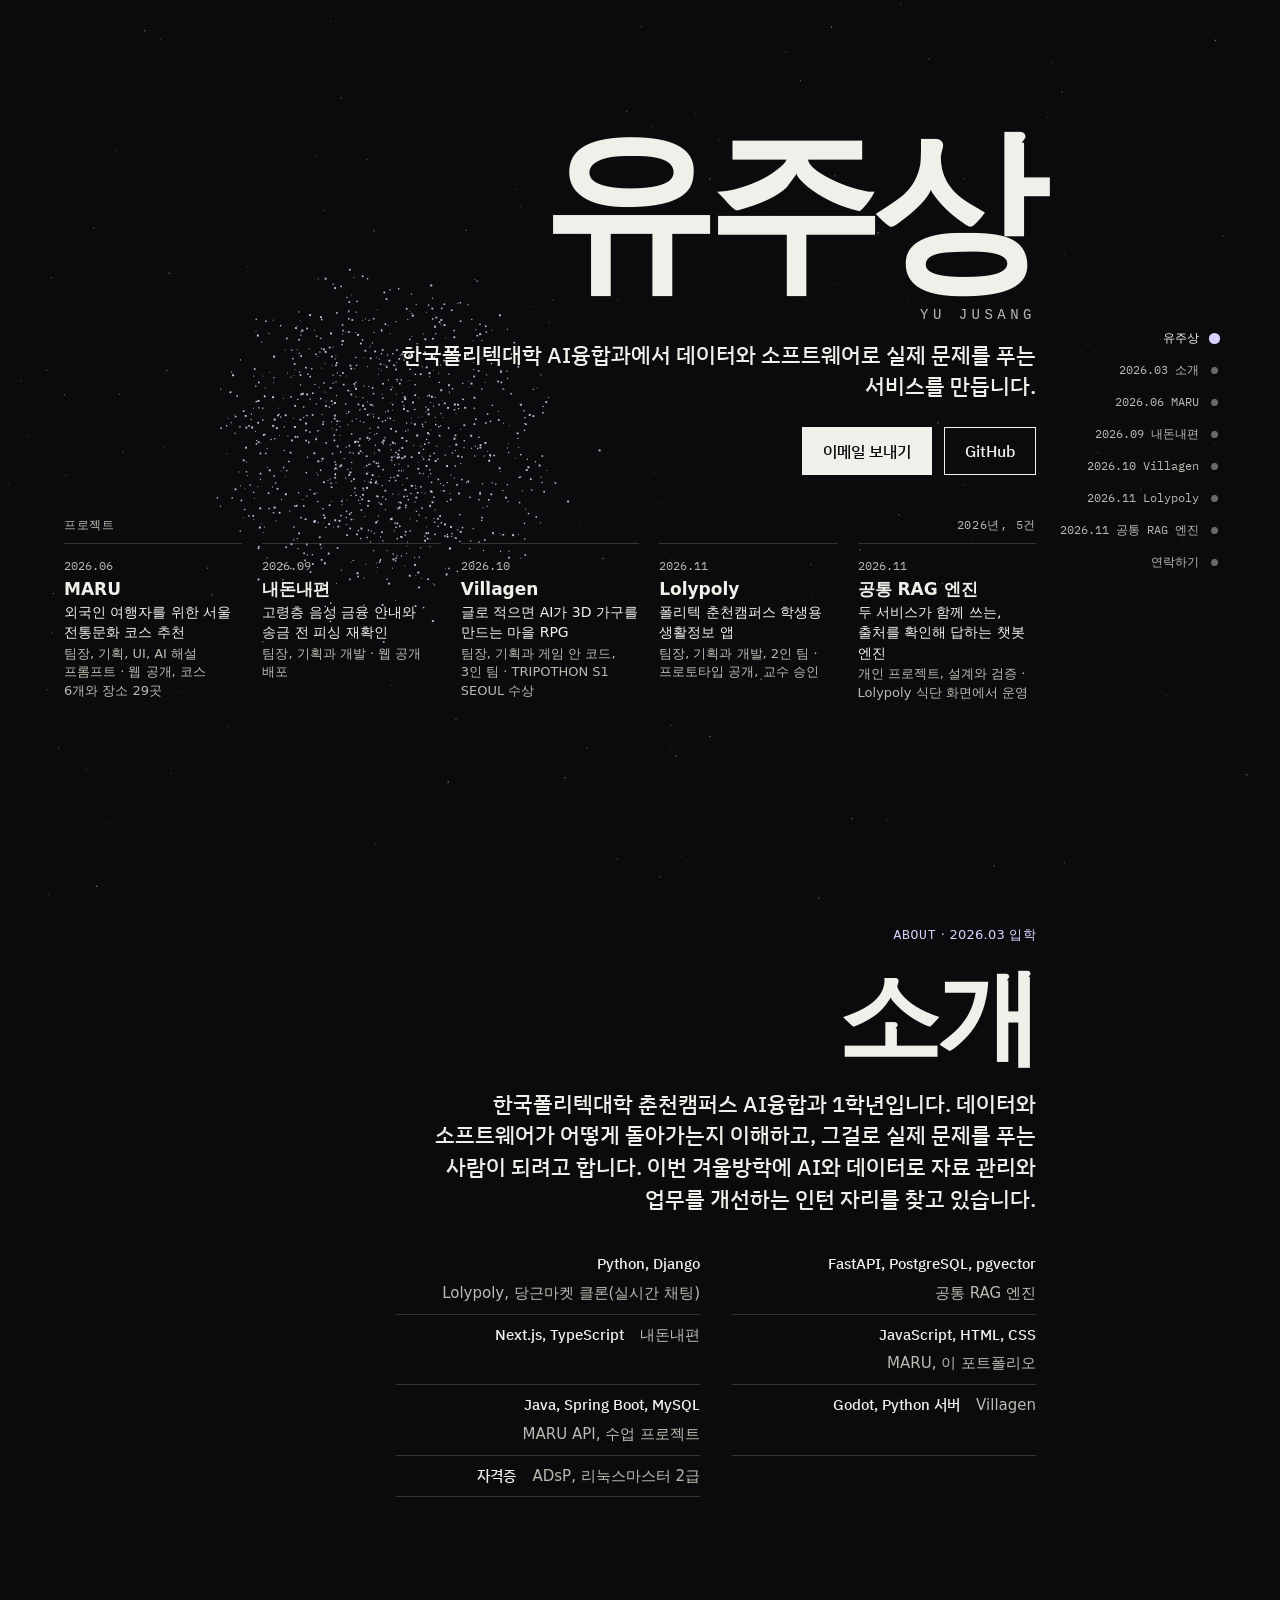
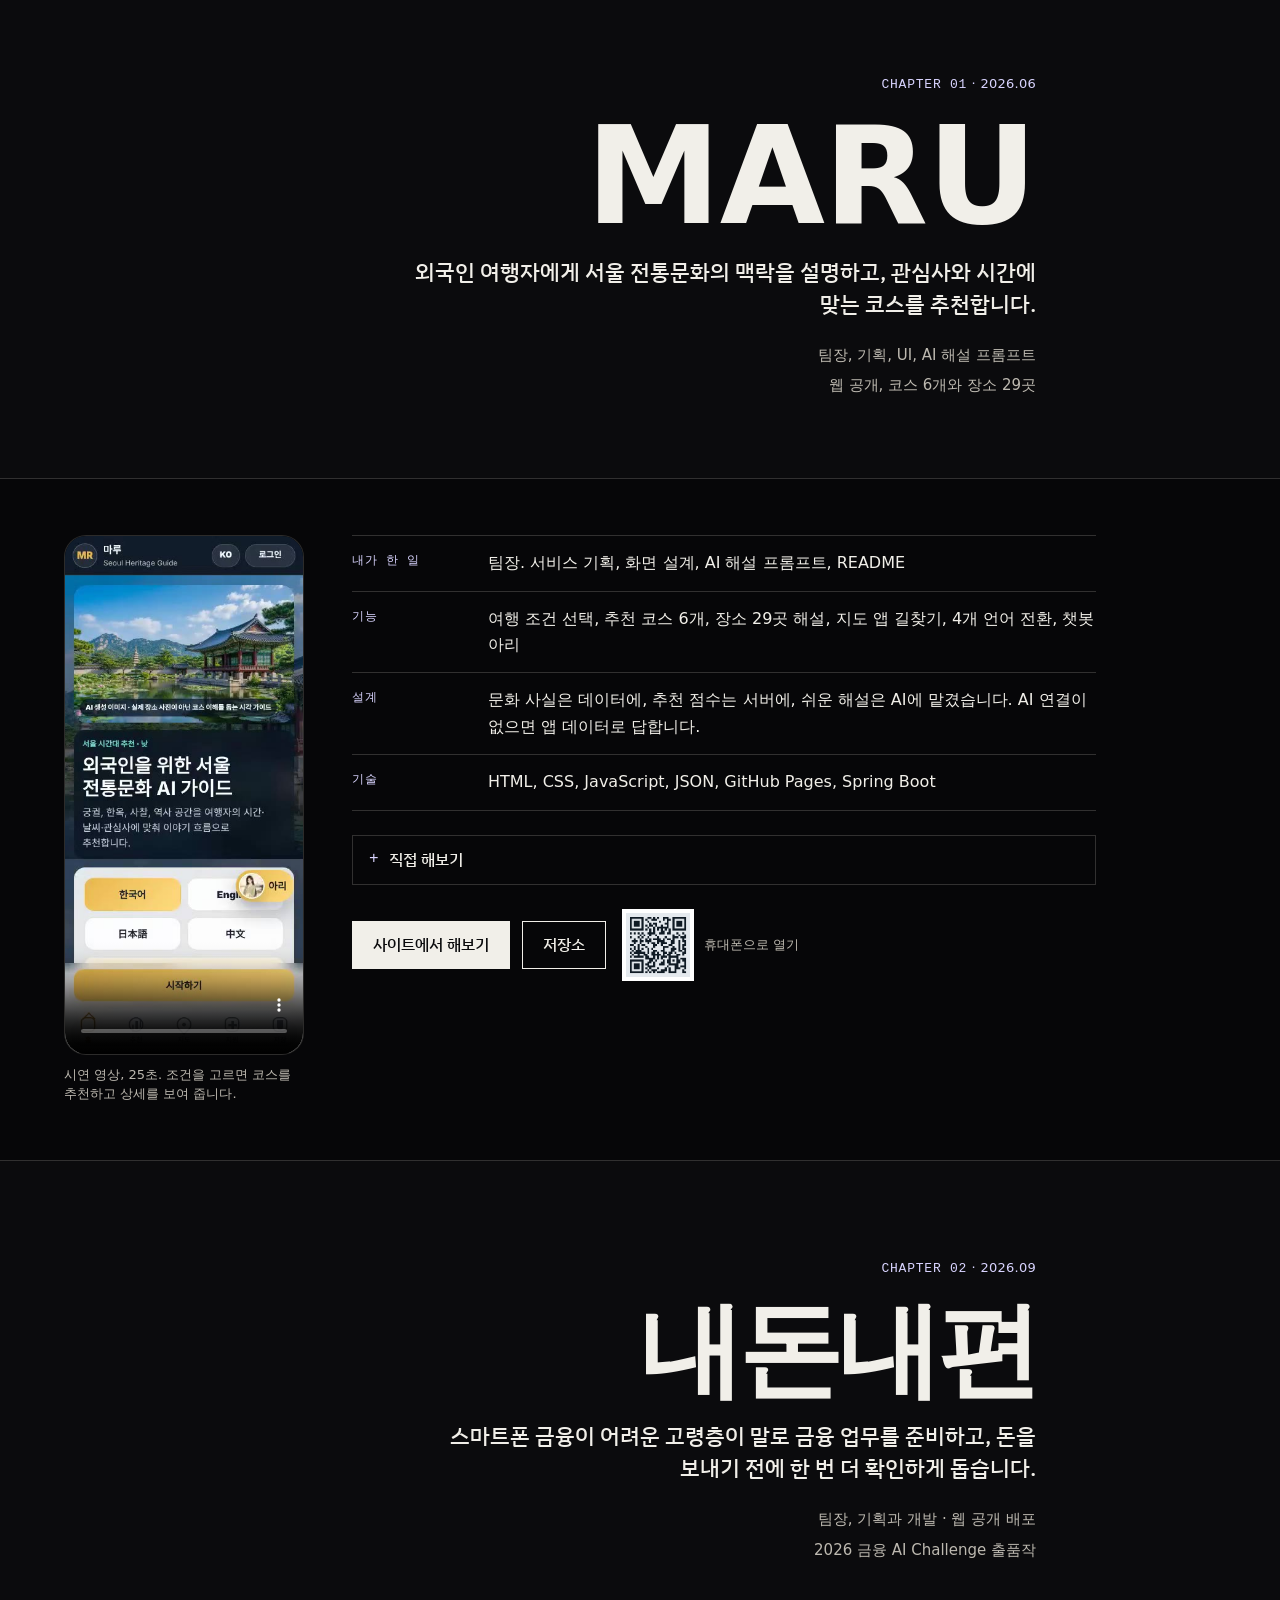
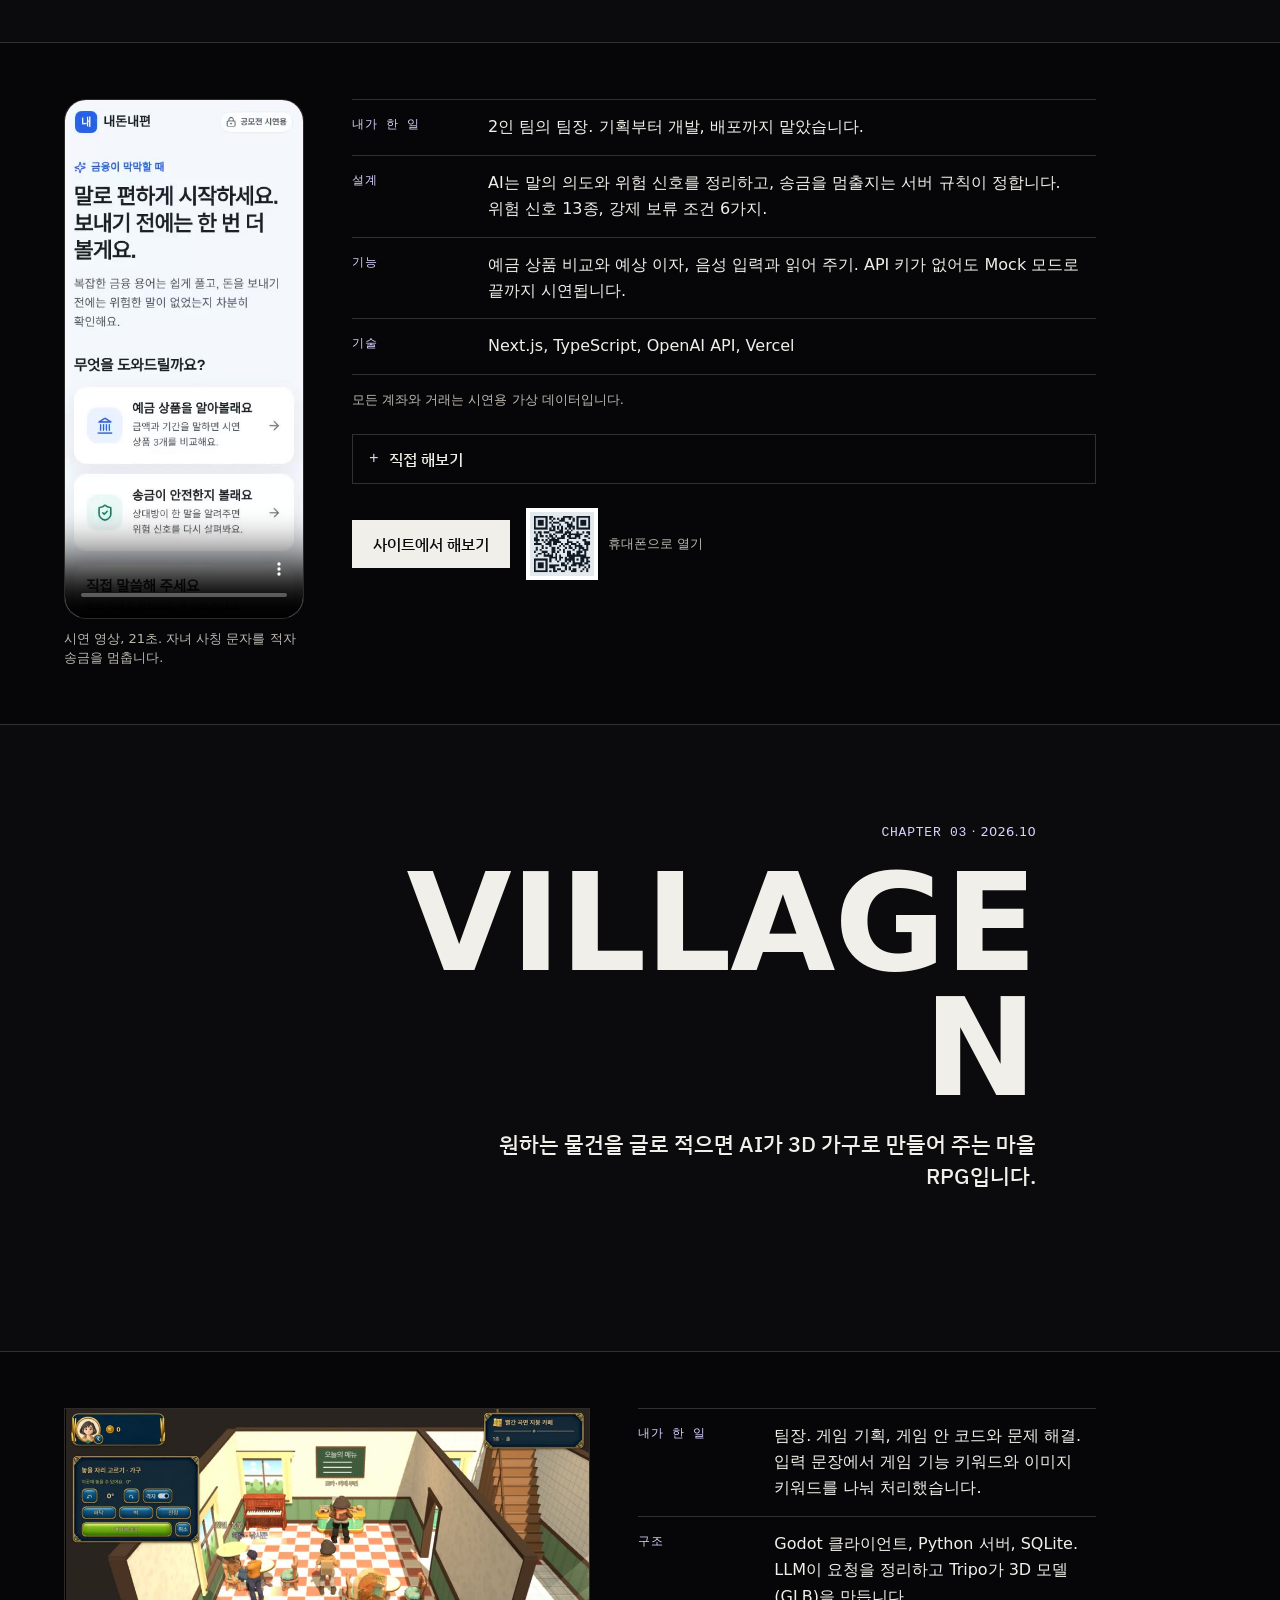
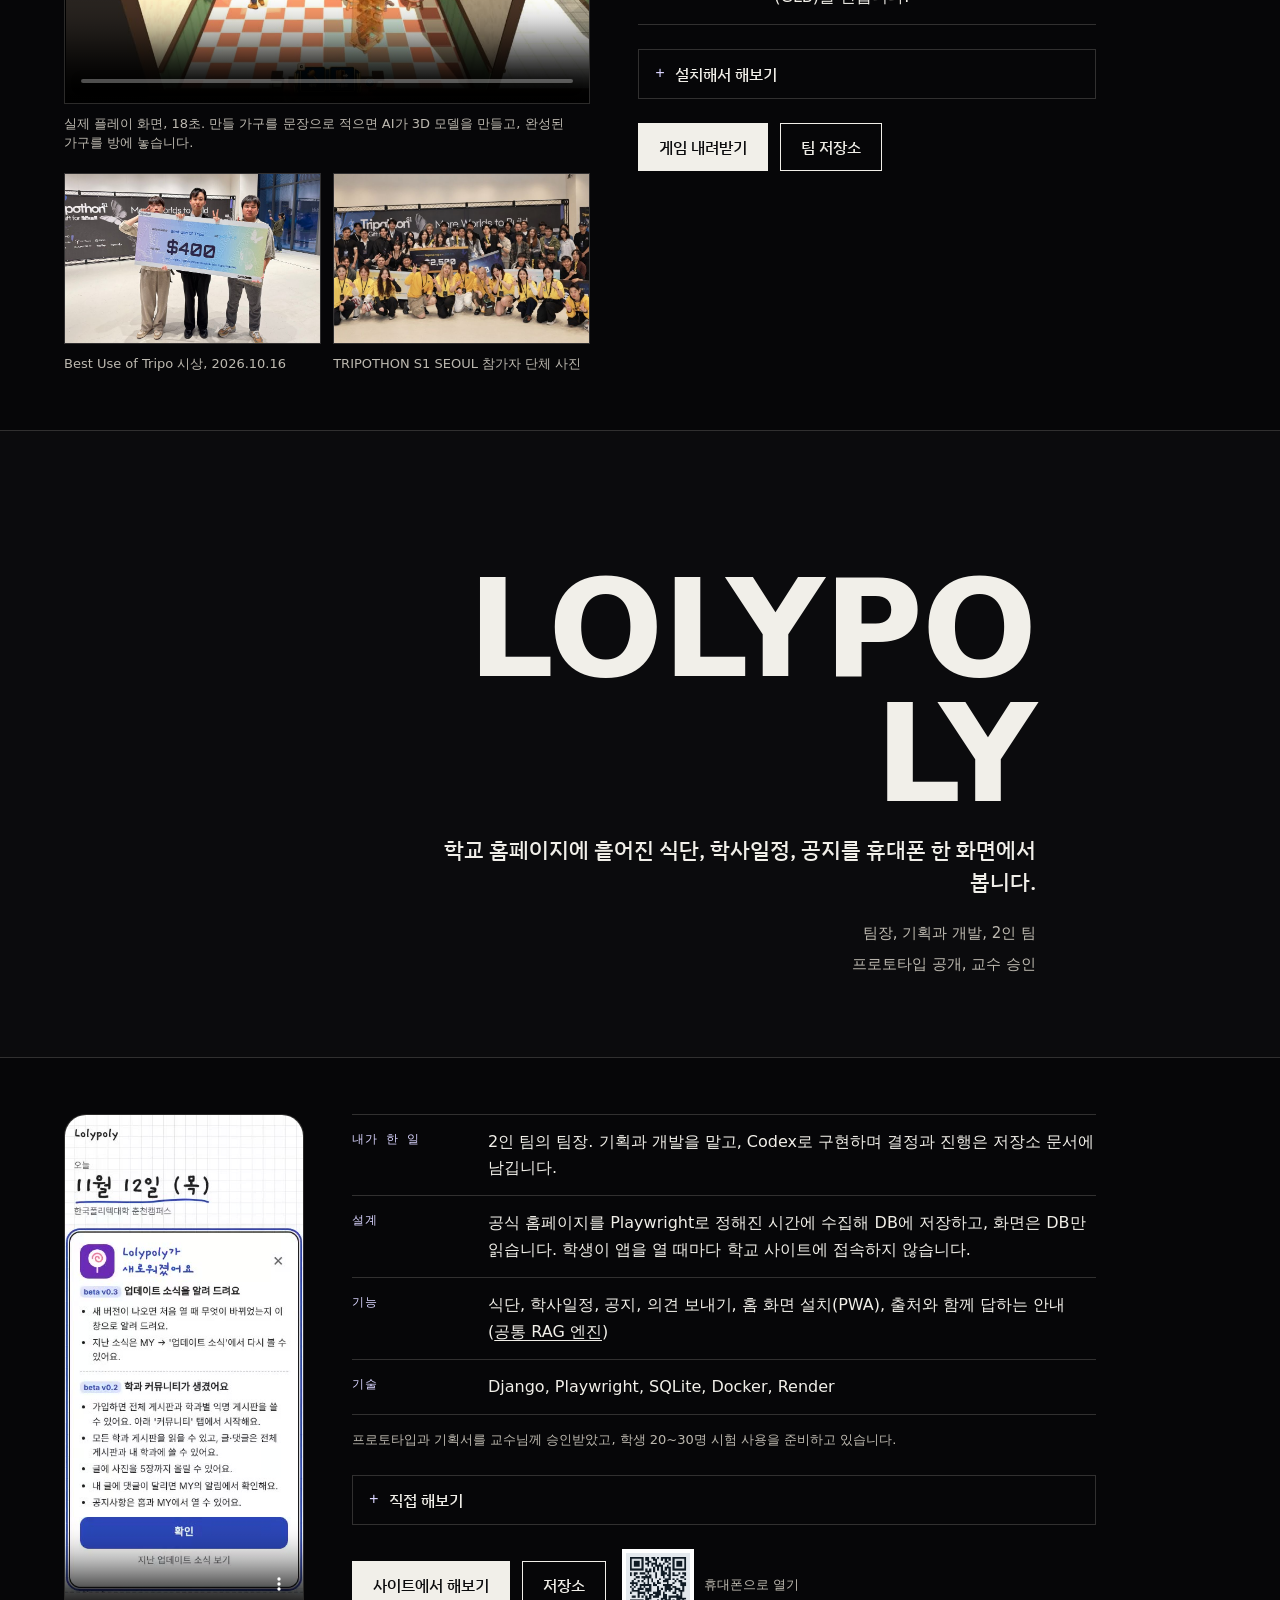
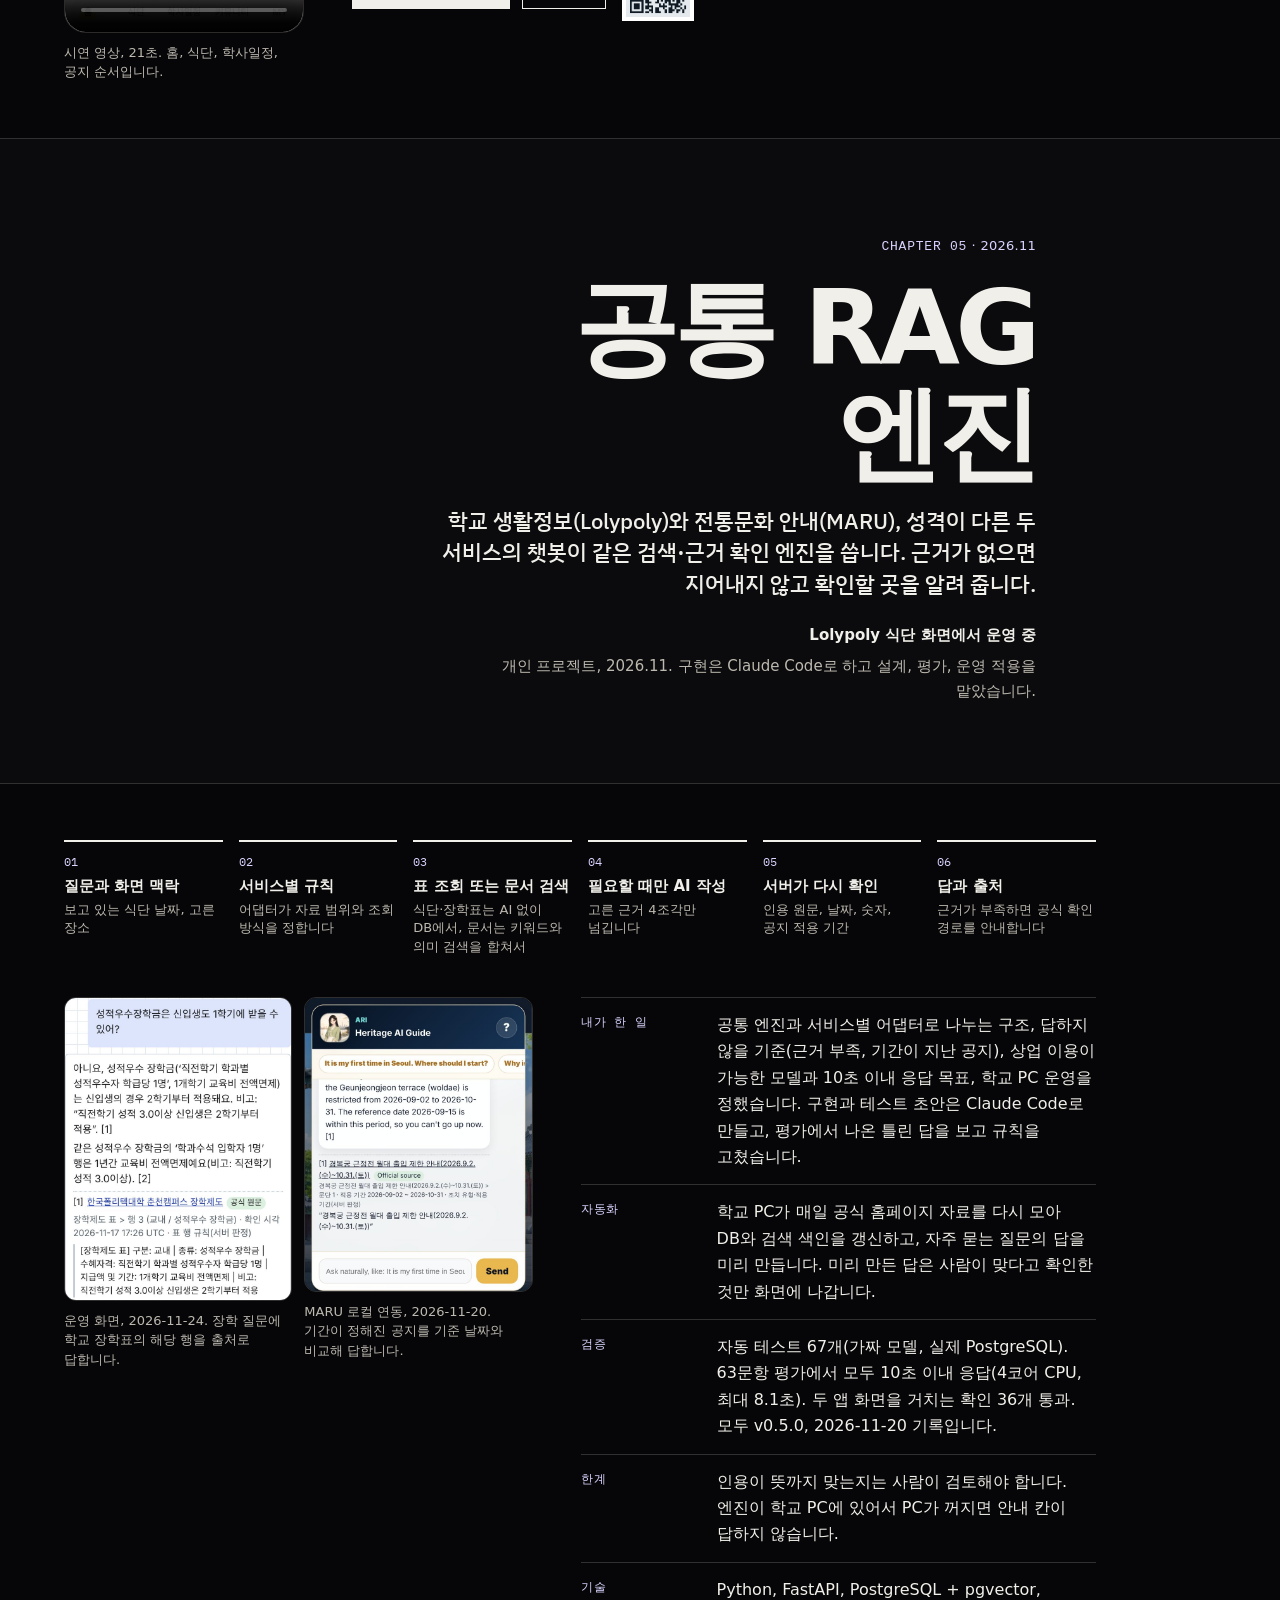
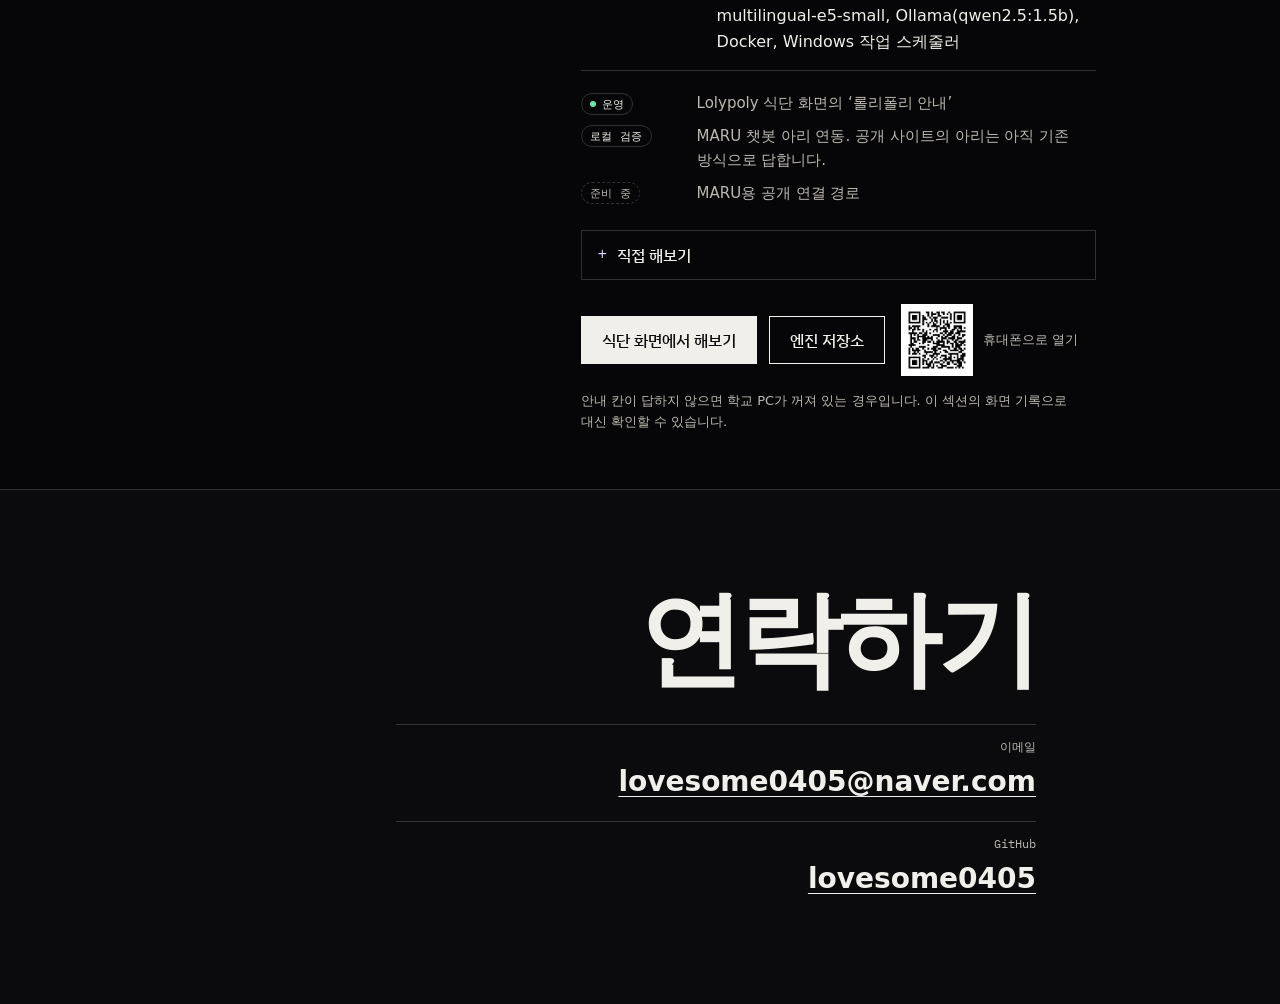
==== commit 516f1264: "사이트 본체를 시안 A로 교체 - index.html, style.css를 시안 A로 바꾸고 script.js 추가 (문장·구성은 기존 사이트 그대로) - 쓰지 않게 된 token" ====
--- a/index.html
+++ b/index.html
@@ -4,197 +4,60 @@
 <meta charset="utf-8">
 <meta name="viewport" content="width=device-width, initial-scale=1">
 <title>유주상 포트폴리오</title>
-<meta name="description" content="한국폴리텍대학 춘천캠퍼스 AI융합과 유주상의 포트폴리오. Villagen, 공통 RAG 엔진, 내돈내편, Lolypoly, MARU.">
+<meta name="description" content="한국폴리텍대학 춘천캠퍼스 AI융합과 유주상의 포트폴리오. MARU, 내돈내편, Villagen, Lolypoly, 공통 RAG 엔진.">
+<meta name="theme-color" content="#0b0b0d">
 <link rel="preconnect" href="https://fonts.googleapis.com">
 <link rel="preconnect" href="https://fonts.gstatic.com" crossorigin>
-<link href="https://fonts.googleapis.com/css2?family=Hanken+Grotesk:wght@500;600&family=IBM+Plex+Mono:wght@400;500&family=IBM+Plex+Sans+KR:wght@500;600&family=Newsreader:ital,opsz,wght@0,6..72,400;0,6..72,500;1,6..72,400&family=Noto+Serif+KR:wght@400;500&display=swap" rel="stylesheet">
+<link href="https://fonts.googleapis.com/css2?family=Big+Shoulders+Display:wght@600;800&family=IBM+Plex+Mono:wght@400;500&family=IBM+Plex+Sans+KR:wght@400;500;700&display=swap" rel="stylesheet">
 <link rel="stylesheet" href="style.css">
+<script>document.documentElement.classList.add('js');</script>
 </head>
 <body>
 <a class="skip" href="#main">본문으로 건너뛰기</a>
 
-<header class="nav">
-  <div class="container">
-    <a class="wordmark" href="#top">유주상</a>
-    <nav aria-label="주요 메뉴">
-      <ul>
-        <li class="nav-hide"><a href="#work">프로젝트</a></li>
-        <li class="nav-hide"><a href="#about">소개</a></li>
-        <li><a class="nav-contact" href="#contact">연락하기</a></li>
-      </ul>
+<canvas class="field" id="field" aria-hidden="true"></canvas>
+
+<!-- 모바일: 지금 읽는 장을 알려 주는 상단 띠 -->
+<div class="now" aria-hidden="true">
+  <span class="now-num" id="now-num">—</span>
+  <span class="now-label" id="now-label">유주상</span>
+  <span class="now-bar"><span id="now-fill"></span></span>
+</div>
+
+<!-- 데스크톱: 오른쪽 점 목차. 섹션 순서에서 a.js가 만든다 -->
+<nav class="rail" aria-label="장 목차"><ol id="rail-list"></ol></nav>
+
+<main id="main">
+
+  <!-- 시작 -->
+  <section class="panel hero" id="top" data-chapter="top" data-label="유주상" aria-labelledby="hero-title">
+    <div class="panel-inner">
+      <h1 id="hero-title" class="reveal"><span class="hero-ko">유주상</span><span class="hero-en" lang="en">YU JUSANG</span></h1>
+      <p class="sub reveal">한국폴리텍대학 AI융합과에서 데이터와 소프트웨어로 실제 문제를 푸는 서비스를 만듭니다.</p>
+      <div class="cta reveal">
+        <a class="btn btn--solid" href="mailto:lovesome0405@naver.com">이메일 보내기</a>
+        <a class="btn" href="https://github.com/lovesome0405">GitHub</a>
+      </div>
+    </div>
+    <nav class="index reveal" id="work" aria-labelledby="work-title">
+      <p class="index-head"><span id="work-title">프로젝트</span><span>2026년, 5건</span></p>
+      <ol>
+        <li><a href="#maru"><span class="ix-date">2026.06</span><span class="ix-name" lang="en">MARU</span><span class="ix-what">외국인 여행자를 위한 서울 전통문화 코스 추천</span><span class="ix-note">팀장, 기획, UI, AI 해설 프롬프트 · 웹 공개, 코스 6개와 장소 29곳</span></a></li>
+        <li><a href="#naedon"><span class="ix-date">2026.09</span><span class="ix-name">내돈내편</span><span class="ix-what">고령층 음성 금융 안내와 송금 전 피싱 재확인</span><span class="ix-note">팀장, 기획과 개발 · 웹 공개 배포</span></a></li>
+        <li><a href="#villagen"><span class="ix-date">2026.10</span><span class="ix-name" lang="en">Villagen</span><span class="ix-what">글로 적으면 AI가 3D 가구를 만드는 마을 RPG</span><span class="ix-note">팀장, 기획과 게임 안 코드, 3인 팀 · TRIPOTHON S1 SEOUL 수상</span></a></li>
+        <li><a href="#lolypoly"><span class="ix-date">2026.11</span><span class="ix-name" lang="en">Lolypoly</span><span class="ix-what">폴리텍 춘천캠퍼스 학생용 생활정보 앱</span><span class="ix-note">팀장, 기획과 개발, 2인 팀 · 프로토타입 공개, 교수 승인</span></a></li>
+        <li><a href="#rag"><span class="ix-date">2026.11</span><span class="ix-name">공통 RAG 엔진</span><span class="ix-what">두 서비스가 함께 쓰는, 출처를 확인해 답하는 챗봇 엔진</span><span class="ix-note">개인 프로젝트, 설계와 검증 · Lolypoly 식단 화면에서 운영</span></a></li>
+      </ol>
     </nav>
-  </div>
-</header>
-
-<main id="main">
-  <section class="hero" id="top" aria-labelledby="hero-title">
-    <div class="container">
-      <div class="hero-head">
-        <h1 id="hero-title">유주상</h1>
-        <div>
-          <p class="lead">한국폴리텍대학 AI융합과에서 데이터와 소프트웨어로 실제 문제를 푸는 서비스를 만듭니다.</p>
-          <div class="actions">
-            <a class="btn btn--primary" href="mailto:lovesome0405@naver.com">이메일 보내기</a>
-            <a class="btn" href="https://github.com/lovesome0405">GitHub</a>
-          </div>
-        </div>
-      </div>
-
-      <div class="sheet" id="work">
-        <div class="sheet-top">
-          <h2>프로젝트</h2>
-          <p>2026년, 5건</p>
-        </div>
-        <table class="ledger">
-          <thead>
-            <tr><th scope="col">이름</th><th scope="col">무엇을</th><th scope="col">맡은 일</th><th scope="col">결과</th><th scope="col" class="num">시기</th></tr>
-          </thead>
-          <tbody>
-            <tr class="current">
-              <td class="name"><a href="#villagen">Villagen</a></td>
-              <td data-label="무엇을">글로 적으면 AI가 3D 가구를 만드는 마을 RPG</td>
-              <td data-label="맡은 일">팀장, 기획과 게임 안 코드, 3인 팀</td>
-              <td data-label="결과">TRIPOTHON S1 SEOUL 수상</td>
-              <td class="num" data-label="시기">2026.10</td>
-            </tr>
-            <tr>
-              <td class="name"><a href="#rag">공통 RAG 엔진</a></td>
-              <td data-label="무엇을">두 서비스가 함께 쓰는, 출처를 확인해 답하는 챗봇 엔진</td>
-              <td data-label="맡은 일">개인 프로젝트, 설계와 검증</td>
-              <td data-label="결과">Lolypoly 식단 화면에서 운영</td>
-              <td class="num" data-label="시기">2026.11</td>
-            </tr>
-            <tr>
-              <td class="name"><a href="#naedon">내돈내편</a></td>
-              <td data-label="무엇을">고령층 음성 금융 안내와 송금 전 피싱 재확인</td>
-              <td data-label="맡은 일">팀장, 기획과 개발</td>
-              <td data-label="결과">웹 공개 배포</td>
-              <td class="num" data-label="시기">2026.09</td>
-            </tr>
-            <tr>
-              <td class="name"><a href="#lolypoly">Lolypoly</a></td>
-              <td data-label="무엇을">폴리텍 춘천캠퍼스 학생용 생활정보 앱</td>
-              <td data-label="맡은 일">팀장, 기획과 개발, 2인 팀</td>
-              <td data-label="결과">프로토타입 공개, 교수 승인</td>
-              <td class="num" data-label="시기">2026.11</td>
-            </tr>
-            <tr>
-              <td class="name"><a href="#maru">MARU</a></td>
-              <td data-label="무엇을">외국인 여행자를 위한 서울 전통문화 코스 추천</td>
-              <td data-label="맡은 일">팀장, 기획, UI, AI 해설 프롬프트</td>
-              <td data-label="결과">웹 공개, 코스 6개와 장소 29곳</td>
-              <td class="num" data-label="시기">2026.06</td>
-            </tr>
-          </tbody>
-        </table>
-      </div>
-    </div>
-  </section>
-
-  <section class="section well" id="villagen" aria-labelledby="villagen-title">
-    <div class="container">
-      <div class="head-split">
-        <div>
-          <h2 id="villagen-title">Villagen</h2>
-          <p class="lead">원하는 물건을 글로 적으면 AI가 3D 가구로 만들어 주는 마을 RPG입니다.</p>
-        </div>
-        <div>
-          <p class="prize">TRIPOTHON S1 SEOUL, Best Use of Tripo 수상</p>
-          <p class="caption">3인 팀 SAMHAP Games, 2026.10</p>
-        </div>
-      </div>
-      <div class="vg-media">
-        <figure class="vg-video">
-          <video src="assets/video/villagen.mp4" poster="assets/video/villagen.jpg" width="960" height="540" controls muted playsinline preload="none" aria-label="Villagen 플레이 영상. 카페 안에서 제작 의뢰 창에 만들 가구를 문장으로 적고, 제작 진행 표시가 끝나면 완성된 3D 가구를 방 안에 놓는다"></video>
-          <figcaption>실제 플레이 화면, 18초. 만들 가구를 문장으로 적으면 AI가 3D 모델을 만들고, 완성된 가구를 방에 놓습니다.</figcaption>
-        </figure>
-        <div class="vg-photos">
-          <figure class="vg-photo">
-            <img src="assets/villagen-award.jpg" width="960" height="640" loading="lazy" alt="TRIPOTHON S1 시상식에서 SAMHAP Games 3명이 Best Use of Tripo 상금 400달러 보드를 들고 서 있다">
-            <figcaption>Best Use of Tripo 시상, 2026.10.16</figcaption>
-          </figure>
-          <figure class="vg-photo">
-            <img src="assets/villagen-group.jpg" width="960" height="640" loading="lazy" alt="TRIPOTHON S1 SEOUL 참가자와 운영진 단체 사진">
-            <figcaption>TRIPOTHON S1 SEOUL 참가자 단체 사진</figcaption>
-          </figure>
-        </div>
-      </div>
-      <dl class="facts-row">
-        <div><dt>내가 한 일</dt><dd>팀장. 게임 기획, 게임 안 코드와 문제 해결. 입력 문장에서 게임 기능 키워드와 이미지 키워드를 나눠 처리했습니다.</dd></div>
-        <div><dt>구조</dt><dd>Godot 클라이언트, Python 서버, SQLite. LLM이 요청을 정리하고 Tripo가 3D 모델(GLB)을 만듭니다.</dd></div>
-        <div><dt>링크</dt><dd><a href="https://github.com/NormalMan0228/tripo_s1">팀 저장소</a></dd></div>
-      </dl>
-      <div class="install">
-        <div>
-          <h3>설치해서 해보기</h3>
-          <dl class="facts">
-            <div><dt>필요한 것</dt><dd>Windows PC, 인터넷 연결</dd></div>
-            <div><dt>내려받기</dt><dd>설치 파일 1.03GB, 학교판 0.11.9.10</dd></div>
-            <div><dt>조작</dt><dd>이동 WASD, 달리기 Shift, 상호작용 E, 제작 C, 지도 Tab</dd></div>
-          </dl>
-          <div class="actions">
-            <a class="btn btn--primary" href="https://villagen-school-dl.s3.ap-northeast-2.amazonaws.com/school/index.html">게임 내려받기</a>
-          </div>
-          <p class="note">설치 없이 쓰려면 같은 페이지의 압축 파일(1.09GB)을 받아 풀고 <code>Villagen\Villagen.exe</code>를 실행합니다.</p>
-        </div>
-        <ol class="steps">
-          <li>내려받기 페이지에서 ‘설치 파일 받기’를 눌러 <code>Villagen_School_Setup.exe</code>를 받습니다.</li>
-          <li>파일을 실행하고 설치 위치를 고르면 바탕화면에 Villagen 아이콘이 생깁니다.</li>
-          <li>처음 실행할 때 Windows ‘PC 보호’ 창이 뜨면 추가 정보, 실행 순서로 누릅니다.</li>
-          <li>로그인 화면의 학교 월드에서 아이디와 비밀번호로 계정을 만듭니다.</li>
-          <li>마을에서 C를 누르고 만들고 싶은 물건을 문장으로 적습니다. 예: 작은 버섯 모양 의자. 완성되면 가방에서 꺼내 원하는 곳에 놓습니다.</li>
-        </ol>
-      </div>
-    </div>
-  </section>
-
-  <section class="section case" id="naedon" aria-labelledby="naedon-title">
-    <div class="container split">
-      <div>
-        <h2 id="naedon-title">내돈내편</h2>
-        <p class="lead">스마트폰 금융이 어려운 고령층이 말로 금융 업무를 준비하고, 돈을 보내기 전에 한 번 더 확인하게 돕습니다.</p>
-        <dl class="facts">
-          <div><dt>시기</dt><dd>2026.09</dd></div>
-          <div><dt>내가 한 일</dt><dd>2인 팀의 팀장. 기획부터 개발, 배포까지 맡았습니다.</dd></div>
-          <div><dt>설계</dt><dd>AI는 말의 의도와 위험 신호를 정리하고, 송금을 멈출지는 서버 규칙이 정합니다. 위험 신호 13종, 강제 보류 조건 6가지.</dd></div>
-          <div><dt>기능</dt><dd>예금 상품 비교와 예상 이자, 음성 입력과 읽어 주기. API 키가 없어도 Mock 모드로 끝까지 시연됩니다.</dd></div>
-          <div><dt>기술</dt><dd>Next.js, TypeScript, OpenAI API, Vercel</dd></div>
-        </dl>
-        <p class="note">2026 금융 AI Challenge 출품작. 모든 계좌와 거래는 시연용 가상 데이터입니다.</p>
-        <div class="try">
-          <h3>직접 해보기</h3>
-          <ol class="steps">
-            <li>‘송금이 안전한지 볼래요’를 누릅니다. 예시 상황이 먼저 분석됩니다.</li>
-            <li>입력칸에 직접 적어 봅니다. 예: 아들이 폰이 고장났다며 문화상품권 50만 원어치 사서 보내달래요</li>
-            <li>송금 보류 화면과 위험 이유를 확인합니다. 예금 비교는 ‘2천만 원을 1년 맡기고 싶어’로 해 볼 수 있습니다.</li>
-          </ol>
-          <div class="try-row">
-            <div class="actions">
-              <a class="btn btn--primary" href="https://naedonnaepyeon.vercel.app">사이트에서 해보기</a>
-            </div>
-            <figure class="qr">
-              <img src="assets/qr-naedon.png" width="120" height="120" alt="내돈내편 사이트 주소 QR 코드">
-              <figcaption>휴대폰으로 열기</figcaption>
-            </figure>
-          </div>
-        </div>
-      </div>
-      <div class="stage">
-        <figure class="phone">
-          <video src="assets/video/naedon.mp4" poster="assets/video/naedon.jpg" width="390" height="844" controls muted playsinline preload="none" aria-label="내돈내편 시연 영상. 자녀를 사칭한 송금 요청을 입력하자 송금을 잠시 멈추는 화면이 나온다"></video>
-          <figcaption>시연 영상, 21초. 자녀 사칭 문자를 적자 송금을 멈춥니다.</figcaption>
-        </figure>
-      </div>
-    </div>
-  </section>
-
-  <section class="section well" id="about" aria-labelledby="about-title">
-    <div class="container about">
-      <div>
-        <h2 id="about-title">소개</h2>
-        <p class="lead">한국폴리텍대학 춘천캠퍼스 AI융합과 1학년입니다. 데이터와 소프트웨어가 어떻게 돌아가는지 이해하고, 그걸로 실제 문제를 푸는 사람이 되려고 합니다. 이번 겨울방학에 AI와 데이터로 자료 관리와 업무를 개선하는 인턴 자리를 찾고 있습니다.</p>
-      </div>
-      <dl class="tool-rows">
+  </section>
+
+  <!-- 소개 -->
+  <section class="panel about" id="about" data-chapter="about" data-label="2026.03 소개" aria-labelledby="about-title">
+    <div class="panel-inner">
+      <p class="kicker reveal"><span class="mono">ABOUT</span> · <time datetime="2026-03">2026.03</time> 입학</p>
+      <h2 id="about-title" class="reveal">소개</h2>
+      <p class="sub reveal">한국폴리텍대학 춘천캠퍼스 AI융합과 1학년입니다. 데이터와 소프트웨어가 어떻게 돌아가는지 이해하고, 그걸로 실제 문제를 푸는 사람이 되려고 합니다. 이번 겨울방학에 AI와 데이터로 자료 관리와 업무를 개선하는 인턴 자리를 찾고 있습니다.</p>
+      <dl class="tools reveal">
         <div><dt>Python, Django</dt><dd>Lolypoly, 당근마켓 클론(실시간 채팅)</dd></div>
         <div><dt>FastAPI, PostgreSQL, pgvector</dt><dd>공통 RAG 엔진</dd></div>
         <div><dt>Next.js, TypeScript</dt><dd>내돈내편</dd></div>
@@ -206,111 +69,224 @@
     </div>
   </section>
 
-  <section class="section case" id="lolypoly" aria-labelledby="lolypoly-title">
-    <div class="container split split--flip">
-      <div class="stage">
-        <figure class="phone">
+  <!-- 1장 MARU -->
+  <section class="chapter" id="maru" data-chapter="maru" data-label="2026.06 MARU" aria-labelledby="maru-title">
+    <div class="panel">
+      <div class="panel-inner">
+        <p class="kicker reveal"><span class="mono" data-chno>CHAPTER</span> · <time datetime="2026-06">2026.06</time></p>
+        <h2 id="maru-title" class="reveal" lang="en">MARU</h2>
+        <p class="sub reveal">외국인 여행자에게 서울 전통문화의 맥락을 설명하고, 관심사와 시간에 맞는 코스를 추천합니다.</p>
+        <ul class="lines reveal">
+          <li>팀장, 기획, UI, AI 해설 프롬프트</li>
+          <li>웹 공개, 코스 6개와 장소 29곳</li>
+        </ul>
+      </div>
+    </div>
+    <div class="detail">
+      <div class="detail-inner">
+        <figure class="media media--phone reveal">
+          <video src="assets/video/maru.mp4" poster="assets/video/maru.jpg" width="390" height="844" controls muted playsinline preload="none" aria-label="MARU 시연 영상. 조건을 고르고 추천 코스와 코스 상세를 본다"></video>
+          <figcaption>시연 영상, 25초. 조건을 고르면 코스를 추천하고 상세를 보여 줍니다.</figcaption>
+        </figure>
+        <div class="body reveal">
+          <dl class="facts">
+            <div><dt>내가 한 일</dt><dd>팀장. 서비스 기획, 화면 설계, AI 해설 프롬프트, README</dd></div>
+            <div><dt>기능</dt><dd>여행 조건 선택, 추천 코스 6개, 장소 29곳 해설, 지도 앱 길찾기, 4개 언어 전환, 챗봇 아리</dd></div>
+            <div><dt>설계</dt><dd>문화 사실은 데이터에, 추천 점수는 서버에, 쉬운 해설은 AI에 맡겼습니다. AI 연결이 없으면 앱 데이터로 답합니다.</dd></div>
+            <div><dt>기술</dt><dd>HTML, CSS, JavaScript, JSON, GitHub Pages, Spring Boot</dd></div>
+          </dl>
+          <details class="try">
+            <summary>직접 해보기</summary>
+            <ol>
+              <li>시작하기를 누르고 지역과 시간, 관심사, 동행, 예산을 차례로 고릅니다.</li>
+              <li>마지막 칸에 원하는 조건을 적습니다. 예: 사진 찍기 좋은 곳이면 좋겠어요</li>
+              <li>추천 코스 보기를 누르고, 코스를 열어 추천 이유와 지도 길찾기를 확인합니다. 오른쪽 아래 아리에게 질문해도 됩니다.</li>
+            </ol>
+          </details>
+          <div class="cta">
+            <a class="btn btn--solid" href="https://lovesome0405.github.io/ari/">사이트에서 해보기</a>
+            <a class="btn" href="https://github.com/lovesome0405/ari">저장소</a>
+            <figure class="qr"><img src="assets/qr-maru.png" width="88" height="88" alt="MARU 사이트 주소 QR 코드"><figcaption>휴대폰으로 열기</figcaption></figure>
+          </div>
+        </div>
+      </div>
+    </div>
+  </section>
+
+  <!-- 2장 내돈내편 -->
+  <section class="chapter" id="naedon" data-chapter="naedon" data-label="2026.09 내돈내편" aria-labelledby="naedon-title">
+    <div class="panel">
+      <div class="panel-inner">
+        <p class="kicker reveal"><span class="mono" data-chno>CHAPTER</span> · <time datetime="2026-09">2026.09</time></p>
+        <h2 id="naedon-title" class="reveal">내돈내편</h2>
+        <p class="sub reveal">스마트폰 금융이 어려운 고령층이 말로 금융 업무를 준비하고, 돈을 보내기 전에 한 번 더 확인하게 돕습니다.</p>
+        <ul class="lines reveal">
+          <li>팀장, 기획과 개발 · 웹 공개 배포</li>
+          <li>2026 금융 AI Challenge 출품작</li>
+        </ul>
+      </div>
+    </div>
+    <div class="detail">
+      <div class="detail-inner">
+        <figure class="media media--phone reveal">
+          <video src="assets/video/naedon.mp4" poster="assets/video/naedon.jpg" width="390" height="844" controls muted playsinline preload="none" aria-label="내돈내편 시연 영상. 자녀를 사칭한 송금 요청을 입력하자 송금을 잠시 멈추는 화면이 나온다"></video>
+          <figcaption>시연 영상, 21초. 자녀 사칭 문자를 적자 송금을 멈춥니다.</figcaption>
+        </figure>
+        <div class="body reveal">
+          <dl class="facts">
+            <div><dt>내가 한 일</dt><dd>2인 팀의 팀장. 기획부터 개발, 배포까지 맡았습니다.</dd></div>
+            <div><dt>설계</dt><dd>AI는 말의 의도와 위험 신호를 정리하고, 송금을 멈출지는 서버 규칙이 정합니다. 위험 신호 13종, 강제 보류 조건 6가지.</dd></div>
+            <div><dt>기능</dt><dd>예금 상품 비교와 예상 이자, 음성 입력과 읽어 주기. API 키가 없어도 Mock 모드로 끝까지 시연됩니다.</dd></div>
+            <div><dt>기술</dt><dd>Next.js, TypeScript, OpenAI API, Vercel</dd></div>
+          </dl>
+          <p class="note">모든 계좌와 거래는 시연용 가상 데이터입니다.</p>
+          <details class="try">
+            <summary>직접 해보기</summary>
+            <ol>
+              <li>‘송금이 안전한지 볼래요’를 누릅니다. 예시 상황이 먼저 분석됩니다.</li>
+              <li>입력칸에 직접 적어 봅니다. 예: 아들이 폰이 고장났다며 문화상품권 50만 원어치 사서 보내달래요</li>
+              <li>송금 보류 화면과 위험 이유를 확인합니다. 예금 비교는 ‘2천만 원을 1년 맡기고 싶어’로 해 볼 수 있습니다.</li>
+            </ol>
+          </details>
+          <div class="cta">
+            <a class="btn btn--solid" href="https://naedonnaepyeon.vercel.app">사이트에서 해보기</a>
+            <figure class="qr"><img src="assets/qr-naedon.png" width="88" height="88" alt="내돈내편 사이트 주소 QR 코드"><figcaption>휴대폰으로 열기</figcaption></figure>
+          </div>
+        </div>
+      </div>
+    </div>
+  </section>
+
+  <!-- 3장 Villagen -->
+  <section class="chapter" id="villagen" data-chapter="villagen" data-label="2026.10 Villagen" aria-labelledby="villagen-title">
+    <div class="panel">
+      <div class="panel-inner">
+        <p class="kicker reveal"><span class="mono" data-chno>CHAPTER</span> · <time datetime="2026-10">2026.10</time></p>
+        <h2 id="villagen-title" class="reveal" lang="en">VILLAGEN</h2>
+        <p class="sub reveal">원하는 물건을 글로 적으면 AI가 3D 가구로 만들어 주는 마을 RPG입니다.</p>
+        <ul class="lines reveal">
+          <li><strong>TRIPOTHON S1 SEOUL, Best Use of Tripo 수상</strong></li>
+          <li>3인 팀 SAMHAP Games, 2026.10</li>
+        </ul>
+      </div>
+    </div>
+    <div class="detail">
+      <div class="detail-inner detail-inner--wide">
+        <div class="media-stack reveal">
+          <figure class="media media--wide">
+            <video src="assets/video/villagen.mp4" poster="assets/video/villagen.jpg" width="960" height="540" controls muted playsinline preload="none" aria-label="Villagen 플레이 영상. 카페 안에서 제작 의뢰 창에 만들 가구를 문장으로 적고, 제작 진행 표시가 끝나면 완성된 3D 가구를 방 안에 놓는다"></video>
+            <figcaption>실제 플레이 화면, 18초. 만들 가구를 문장으로 적으면 AI가 3D 모델을 만들고, 완성된 가구를 방에 놓습니다.</figcaption>
+          </figure>
+          <div class="photo-pair">
+            <figure><img src="assets/villagen-award.jpg" width="960" height="640" loading="lazy" alt="TRIPOTHON S1 시상식에서 SAMHAP Games 3명이 Best Use of Tripo 상금 400달러 보드를 들고 서 있다"><figcaption>Best Use of Tripo 시상, 2026.10.16</figcaption></figure>
+            <figure><img src="assets/villagen-group.jpg" width="960" height="640" loading="lazy" alt="TRIPOTHON S1 SEOUL 참가자와 운영진 단체 사진"><figcaption>TRIPOTHON S1 SEOUL 참가자 단체 사진</figcaption></figure>
+          </div>
+        </div>
+        <div class="body reveal">
+          <dl class="facts">
+            <div><dt>내가 한 일</dt><dd>팀장. 게임 기획, 게임 안 코드와 문제 해결. 입력 문장에서 게임 기능 키워드와 이미지 키워드를 나눠 처리했습니다.</dd></div>
+            <div><dt>구조</dt><dd>Godot 클라이언트, Python 서버, SQLite. LLM이 요청을 정리하고 Tripo가 3D 모델(GLB)을 만듭니다.</dd></div>
+          </dl>
+          <details class="try">
+            <summary>설치해서 해보기</summary>
+            <dl class="facts facts--small">
+              <div><dt>필요한 것</dt><dd>Windows PC, 인터넷 연결</dd></div>
+              <div><dt>내려받기</dt><dd>설치 파일 1.03GB, 학교판 0.11.9.10</dd></div>
+              <div><dt>조작</dt><dd>이동 WASD, 달리기 Shift, 상호작용 E, 제작 C, 지도 Tab</dd></div>
+            </dl>
+            <ol>
+              <li>내려받기 페이지에서 ‘설치 파일 받기’를 눌러 <code>Villagen_School_Setup.exe</code>를 받습니다.</li>
+              <li>파일을 실행하고 설치 위치를 고르면 바탕화면에 Villagen 아이콘이 생깁니다.</li>
+              <li>처음 실행할 때 Windows ‘PC 보호’ 창이 뜨면 추가 정보, 실행 순서로 누릅니다.</li>
+              <li>로그인 화면의 학교 월드에서 아이디와 비밀번호로 계정을 만듭니다.</li>
+              <li>마을에서 C를 누르고 만들고 싶은 물건을 문장으로 적습니다. 예: 작은 버섯 모양 의자. 완성되면 가방에서 꺼내 원하는 곳에 놓습니다.</li>
+            </ol>
+            <p class="note">설치 없이 쓰려면 같은 페이지의 압축 파일(1.09GB)을 받아 풀고 <code>Villagen\Villagen.exe</code>를 실행합니다.</p>
+          </details>
+          <div class="cta">
+            <a class="btn btn--solid" href="https://villagen-school-dl.s3.ap-northeast-2.amazonaws.com/school/index.html">게임 내려받기</a>
+            <a class="btn" href="https://github.com/NormalMan0228/tripo_s1">팀 저장소</a>
+          </div>
+        </div>
+      </div>
+    </div>
+  </section>
+
+  <!-- 4장 Lolypoly -->
+  <section class="chapter" id="lolypoly" data-chapter="lolypoly" data-label="2026.11 Lolypoly" aria-labelledby="lolypoly-title">
+    <div class="panel">
+      <div class="panel-inner">
+        <p class="kicker reveal"><span class="mono" data-chno>CHAPTER</span> · <time datetime="2026-11">2026.11</time></p>
+        <h2 id="lolypoly-title" class="reveal" lang="en">LOLYPOLY</h2>
+        <p class="sub reveal">학교 홈페이지에 흩어진 식단, 학사일정, 공지를 휴대폰 한 화면에서 봅니다.</p>
+        <ul class="lines reveal">
+          <li>팀장, 기획과 개발, 2인 팀</li>
+          <li>프로토타입 공개, 교수 승인</li>
+        </ul>
+      </div>
+    </div>
+    <div class="detail">
+      <div class="detail-inner">
+        <figure class="media media--phone reveal">
           <video src="assets/video/lolypoly.mp4" poster="assets/video/lolypoly.jpg" width="390" height="844" controls muted playsinline preload="none" aria-label="Lolypoly 시연 영상. 홈, 식단, 학사일정, 공지 화면을 차례로 본다"></video>
           <figcaption>시연 영상, 21초. 홈, 식단, 학사일정, 공지 순서입니다.</figcaption>
         </figure>
-      </div>
-      <div>
-        <h2 id="lolypoly-title">Lolypoly</h2>
-        <p class="lead">학교 홈페이지에 흩어진 식단, 학사일정, 공지를 휴대폰 한 화면에서 봅니다.</p>
-        <dl class="facts">
-          <div><dt>시기</dt><dd>2026.11</dd></div>
-          <div><dt>내가 한 일</dt><dd>2인 팀의 팀장. 기획과 개발을 맡고, Codex로 구현하며 결정과 진행은 저장소 문서에 남깁니다.</dd></div>
-          <div><dt>설계</dt><dd>공식 홈페이지를 Playwright로 정해진 시간에 수집해 DB에 저장하고, 화면은 DB만 읽습니다. 학생이 앱을 열 때마다 학교 사이트에 접속하지 않습니다.</dd></div>
-          <div><dt>기능</dt><dd>식단, 학사일정, 공지, 의견 보내기, 홈 화면 설치(PWA), 출처와 함께 답하는 안내(<a href="#rag">공통 RAG 엔진</a>)</dd></div>
-          <div><dt>기술</dt><dd>Django, Playwright, SQLite, Docker, Render</dd></div>
-        </dl>
-        <p class="note">프로토타입과 기획서를 교수님께 승인받았고, 학생 20~30명 시험 사용을 준비하고 있습니다.</p>
-        <div class="try">
-          <h3>직접 해보기</h3>
-          <ol class="steps">
-            <li>휴대폰으로 엽니다. 로그인 없이 오늘 식단과 가까운 학사일정이 바로 보입니다.</li>
-            <li>아래 탭에서 식단, 학사일정을 눌러 이번 주 메뉴와 이번 달 일정을 봅니다.</li>
-            <li>브라우저 메뉴의 ‘홈 화면에 추가’를 누르면 앱처럼 설치됩니다.</li>
-          </ol>
-          <div class="try-row">
-            <div class="actions">
-              <a class="btn btn--primary" href="https://lolypoly.lolypoly.workers.dev/">사이트에서 해보기</a>
+        <div class="body reveal">
+          <dl class="facts">
+            <div><dt>내가 한 일</dt><dd>2인 팀의 팀장. 기획과 개발을 맡고, Codex로 구현하며 결정과 진행은 저장소 문서에 남깁니다.</dd></div>
+            <div><dt>설계</dt><dd>공식 홈페이지를 Playwright로 정해진 시간에 수집해 DB에 저장하고, 화면은 DB만 읽습니다. 학생이 앱을 열 때마다 학교 사이트에 접속하지 않습니다.</dd></div>
+            <div><dt>기능</dt><dd>식단, 학사일정, 공지, 의견 보내기, 홈 화면 설치(PWA), 출처와 함께 답하는 안내(<a href="#rag">공통 RAG 엔진</a>)</dd></div>
+            <div><dt>기술</dt><dd>Django, Playwright, SQLite, Docker, Render</dd></div>
+          </dl>
+          <p class="note">프로토타입과 기획서를 교수님께 승인받았고, 학생 20~30명 시험 사용을 준비하고 있습니다.</p>
+          <details class="try">
+            <summary>직접 해보기</summary>
+            <ol>
+              <li>휴대폰으로 엽니다. 로그인 없이 오늘 식단과 가까운 학사일정이 바로 보입니다.</li>
+              <li>아래 탭에서 식단, 학사일정을 눌러 이번 주 메뉴와 이번 달 일정을 봅니다.</li>
+              <li>브라우저 메뉴의 ‘홈 화면에 추가’를 누르면 앱처럼 설치됩니다.</li>
+            </ol>
+          </details>
+          <div class="cta">
+            <a class="btn btn--solid" href="https://lolypoly.lolypoly.workers.dev/">사이트에서 해보기</a>
             <a class="btn" href="https://github.com/chanmini584-ux/LOLYPOLY">저장소</a>
-            </div>
-            <figure class="qr">
-              <img src="assets/qr-lolypoly.png" width="120" height="120" alt="Lolypoly 사이트 주소 QR 코드">
-              <figcaption>휴대폰으로 열기</figcaption>
-            </figure>
-          </div>
-        </div>
-      </div>
-    </div>
-  </section>
-
-  <section class="section well case" id="maru" aria-labelledby="maru-title">
-    <div class="container split split--even">
-      <div>
-        <h2 id="maru-title">MARU</h2>
-        <p class="lead">외국인 여행자에게 서울 전통문화의 맥락을 설명하고, 관심사와 시간에 맞는 코스를 추천합니다.</p>
-        <dl class="facts">
-          <div><dt>시기</dt><dd>2026.06</dd></div>
-          <div><dt>내가 한 일</dt><dd>팀장. 서비스 기획, 화면 설계, AI 해설 프롬프트, README</dd></div>
-          <div><dt>기능</dt><dd>여행 조건 선택, 추천 코스 6개, 장소 29곳 해설, 지도 앱 길찾기, 4개 언어 전환, 챗봇 아리</dd></div>
-          <div><dt>설계</dt><dd>문화 사실은 데이터에, 추천 점수는 서버에, 쉬운 해설은 AI에 맡겼습니다. AI 연결이 없으면 앱 데이터로 답합니다.</dd></div>
-          <div><dt>기술</dt><dd>HTML, CSS, JavaScript, JSON, GitHub Pages, Spring Boot</dd></div>
-        </dl>
-        <div class="try">
-          <h3>직접 해보기</h3>
-          <ol class="steps">
-            <li>시작하기를 누르고 지역과 시간, 관심사, 동행, 예산을 차례로 고릅니다.</li>
-            <li>마지막 칸에 원하는 조건을 적습니다. 예: 사진 찍기 좋은 곳이면 좋겠어요</li>
-            <li>추천 코스 보기를 누르고, 코스를 열어 추천 이유와 지도 길찾기를 확인합니다. 오른쪽 아래 아리에게 질문해도 됩니다.</li>
-          </ol>
-          <div class="try-row">
-            <div class="actions">
-              <a class="btn btn--primary" href="https://lovesome0405.github.io/ari/">사이트에서 해보기</a>
-            <a class="btn" href="https://github.com/lovesome0405/ari">저장소</a>
-            </div>
-            <figure class="qr">
-              <img src="assets/qr-maru.png" width="120" height="120" alt="MARU 사이트 주소 QR 코드">
-              <figcaption>휴대폰으로 열기</figcaption>
-            </figure>
-          </div>
-        </div>
-      </div>
-      <div class="stage">
-        <figure class="phone">
-          <video src="assets/video/maru.mp4" poster="assets/video/maru.jpg" width="390" height="844" controls muted playsinline preload="none" aria-label="MARU 시연 영상. 조건을 고르고 추천 코스와 코스 상세를 본다"></video>
-          <figcaption>시연 영상, 25초. 조건을 고르면 코스를 추천하고 상세를 보여 줍니다.</figcaption>
-        </figure>
-      </div>
-    </div>
-  </section>
-
-  <section class="section case" id="rag" aria-labelledby="rag-title">
-    <div class="container">
-      <div class="head-split">
-        <div>
-          <h2 id="rag-title">공통 RAG 엔진</h2>
-          <p class="lead">학교 생활정보(Lolypoly)와 전통문화 안내(MARU), 성격이 다른 두 서비스의 챗봇이 같은 검색·근거 확인 엔진을 씁니다. 근거가 없으면 지어내지 않고 확인할 곳을 알려 줍니다.</p>
-        </div>
-        <div>
-          <p class="prize">Lolypoly 식단 화면에서 운영 중</p>
-          <p class="caption">개인 프로젝트, 2026.11. 구현은 Claude Code로 하고 설계, 평가, 운영 적용을 맡았습니다.</p>
-        </div>
-      </div>
-
-      <ol class="flow" aria-label="질문을 처리하는 순서">
-        <li><b>질문과 화면 맥락</b><span>보고 있는 식단 날짜, 고른 장소</span></li>
-        <li><b>서비스별 규칙</b><span>어댑터가 자료 범위와 조회 방식을 정합니다</span></li>
-        <li><b>표 조회 또는 문서 검색</b><span>식단·장학표는 AI 없이 DB에서, 문서는 키워드와 의미 검색을 합쳐서</span></li>
-        <li><b>필요할 때만 AI 작성</b><span>고른 근거 4조각만 넘깁니다</span></li>
-        <li><b>서버가 다시 확인</b><span>인용 원문, 날짜, 숫자, 공지 적용 기간</span></li>
-        <li><b>답과 출처</b><span>근거가 부족하면 공식 확인 경로를 안내합니다</span></li>
-      </ol>
-
-      <div class="split split--even rag-body">
-        <div>
+            <figure class="qr"><img src="assets/qr-lolypoly.png" width="88" height="88" alt="Lolypoly 사이트 주소 QR 코드"><figcaption>휴대폰으로 열기</figcaption></figure>
+          </div>
+        </div>
+      </div>
+    </div>
+  </section>
+
+  <!-- 5장 공통 RAG 엔진 -->
+  <section class="chapter" id="rag" data-chapter="rag" data-label="2026.11 공통 RAG 엔진" aria-labelledby="rag-title">
+    <div class="panel">
+      <div class="panel-inner">
+        <p class="kicker reveal"><span class="mono" data-chno>CHAPTER</span> · <time datetime="2026-11">2026.11</time></p>
+        <h2 id="rag-title" class="reveal">공통 RAG 엔진</h2>
+        <p class="sub reveal">학교 생활정보(Lolypoly)와 전통문화 안내(MARU), 성격이 다른 두 서비스의 챗봇이 같은 검색·근거 확인 엔진을 씁니다. 근거가 없으면 지어내지 않고 확인할 곳을 알려 줍니다.</p>
+        <ul class="lines reveal">
+          <li><strong>Lolypoly 식단 화면에서 운영 중</strong></li>
+          <li>개인 프로젝트, 2026.11. 구현은 Claude Code로 하고 설계, 평가, 운영 적용을 맡았습니다.</li>
+        </ul>
+      </div>
+    </div>
+    <div class="detail">
+      <div class="detail-flow">
+        <ol class="flow reveal" aria-label="질문을 처리하는 순서">
+          <li><b>질문과 화면 맥락</b><span>보고 있는 식단 날짜, 고른 장소</span></li>
+          <li><b>서비스별 규칙</b><span>어댑터가 자료 범위와 조회 방식을 정합니다</span></li>
+          <li><b>표 조회 또는 문서 검색</b><span>식단·장학표는 AI 없이 DB에서, 문서는 키워드와 의미 검색을 합쳐서</span></li>
+          <li><b>필요할 때만 AI 작성</b><span>고른 근거 4조각만 넘깁니다</span></li>
+          <li><b>서버가 다시 확인</b><span>인용 원문, 날짜, 숫자, 공지 적용 기간</span></li>
+          <li><b>답과 출처</b><span>근거가 부족하면 공식 확인 경로를 안내합니다</span></li>
+        </ol>
+      </div>
+      <div class="detail-inner detail-inner--pair">
+        <div class="shot-pair reveal">
+          <figure><img src="assets/rag-lolypoly-live.jpg" width="716" height="954" loading="lazy" alt="롤리폴리 안내 화면. 성적우수장학금은 신입생도 1학기에 받을 수 있냐는 질문에 아니요, 신입생은 2학기부터 적용된다고 답하고 학교 장학제도 표의 해당 행을 출처로 보여 준다"><figcaption>운영 화면, 2026-11-24. 장학 질문에 학교 장학표의 해당 행을 출처로 답합니다.</figcaption></figure>
+          <figure><img src="assets/rag-maru-local.jpg" width="716" height="926" loading="lazy" alt="MARU 아리 패널. 경복궁 근정전 월대에 지금 올라갈 수 있냐는 질문에 2026-09-02부터 10-31까지 출입이 제한되어 기준 날짜에는 올라갈 수 없다고 영어로 답하고 궁능유적본부 공지를 출처로 보여 준다"><figcaption>MARU 로컬 연동, 2026-11-20. 기간이 정해진 공지를 기준 날짜와 비교해 답합니다.</figcaption></figure>
+        </div>
+        <div class="body reveal">
           <dl class="facts">
             <div><dt>내가 한 일</dt><dd>공통 엔진과 서비스별 어댑터로 나누는 구조, 답하지 않을 기준(근거 부족, 기간이 지난 공지), 상업 이용이 가능한 모델과 10초 이내 응답 목표, 학교 PC 운영을 정했습니다. 구현과 테스트 초안은 Claude Code로 만들고, 평가에서 나온 틀린 답을 보고 규칙을 고쳤습니다.</dd></div>
             <div><dt>자동화</dt><dd>학교 PC가 매일 공식 홈페이지 자료를 다시 모아 DB와 검색 색인을 갱신하고, 자주 묻는 질문의 답을 미리 만듭니다. 미리 만든 답은 사람이 맞다고 확인한 것만 화면에 나갑니다.</dd></div>
@@ -318,51 +294,35 @@
             <div><dt>한계</dt><dd>인용이 뜻까지 맞는지는 사람이 검토해야 합니다. 엔진이 학교 PC에 있어서 PC가 꺼지면 안내 칸이 답하지 않습니다.</dd></div>
             <div><dt>기술</dt><dd>Python, FastAPI, PostgreSQL + pgvector, multilingual-e5-small, Ollama(qwen2.5:1.5b), Docker, Windows 작업 스케줄러</dd></div>
           </dl>
-          <dl class="facts status" aria-label="연결 상태">
-            <div><dt>운영</dt><dd>Lolypoly 식단 화면의 ‘롤리폴리 안내’</dd></div>
-            <div><dt>로컬 검증</dt><dd>MARU 챗봇 아리 연동. 공개 사이트의 아리는 아직 기존 방식으로 답합니다.</dd></div>
-            <div><dt>준비 중</dt><dd>MARU용 공개 연결 경로</dd></div>
-          </dl>
-          <div class="try">
-            <h3>직접 해보기</h3>
-            <ol class="steps">
+          <dl class="status" aria-label="연결 상태">
+            <div><dt><span class="chip chip--live">운영</span></dt><dd>Lolypoly 식단 화면의 ‘롤리폴리 안내’</dd></div>
+            <div><dt><span class="chip">로컬 검증</span></dt><dd>MARU 챗봇 아리 연동. 공개 사이트의 아리는 아직 기존 방식으로 답합니다.</dd></div>
+            <div><dt><span class="chip chip--plan">준비 중</span></dt><dd>MARU용 공개 연결 경로</dd></div>
+          </dl>
+          <details class="try">
+            <summary>직접 해보기</summary>
+            <ol>
               <li>Lolypoly 식단 화면을 엽니다. 업데이트 안내 창이 뜨면 ‘확인’을 누릅니다.</li>
               <li>‘롤리폴리 안내에게 물어보기’에 적습니다. 예: 오늘 점심 뭐야? 성적우수장학금은 신입생도 1학기에 받을 수 있어?</li>
               <li>답 아래 출처를 눌러 학교 홈페이지 원문과 비교합니다.</li>
             </ol>
-            <div class="try-row">
-              <div class="actions">
-                <a class="btn btn--primary" href="https://lolypoly.lolypoly.workers.dev/meals/">식단 화면에서 해보기</a>
-                <a class="btn" href="https://github.com/lovesome0405/chatbot">엔진 저장소</a>
-              </div>
-              <figure class="qr">
-                <img src="assets/qr-rag.png" width="120" height="120" alt="Lolypoly 식단 화면 주소 QR 코드">
-                <figcaption>휴대폰으로 열기</figcaption>
-              </figure>
-            </div>
-            <p class="note note--after">안내 칸이 답하지 않으면 학교 PC가 꺼져 있는 경우입니다. 이 섹션의 화면 기록으로 대신 확인할 수 있습니다.</p>
-          </div>
-        </div>
-        <div class="stage stage--pair">
-          <figure class="shot">
-            <img src="assets/rag-lolypoly-live.jpg" width="716" height="954" loading="lazy" alt="롤리폴리 안내 화면. 성적우수장학금은 신입생도 1학기에 받을 수 있냐는 질문에 아니요, 신입생은 2학기부터 적용된다고 답하고 학교 장학제도 표의 해당 행을 출처로 보여 준다">
-            <figcaption>운영 화면, 2026-11-24. 장학 질문에 학교 장학표의 해당 행을 출처로 답합니다.</figcaption>
-          </figure>
-          <figure class="shot">
-            <img src="assets/rag-maru-local.jpg" width="716" height="926" loading="lazy" alt="MARU 아리 패널. 경복궁 근정전 월대에 지금 올라갈 수 있냐는 질문에 2026-09-02부터 10-31까지 출입이 제한되어 기준 날짜에는 올라갈 수 없다고 영어로 답하고 궁능유적본부 공지를 출처로 보여 준다">
-            <figcaption>MARU 로컬 연동, 2026-11-20. 기간이 정해진 공지를 기준 날짜와 비교해 답합니다.</figcaption>
-          </figure>
-        </div>
-      </div>
-    </div>
-  </section>
-
-  <section class="section contact" id="contact" aria-labelledby="contact-title">
-    <div class="container">
-      <div>
-        <h2 id="contact-title">연락하기</h2>
-      </div>
-      <dl class="contact-lines">
+          </details>
+          <div class="cta">
+            <a class="btn btn--solid" href="https://lolypoly.lolypoly.workers.dev/meals/">식단 화면에서 해보기</a>
+            <a class="btn" href="https://github.com/lovesome0405/chatbot">엔진 저장소</a>
+            <figure class="qr"><img src="assets/qr-rag.png" width="88" height="88" alt="Lolypoly 식단 화면 주소 QR 코드"><figcaption>휴대폰으로 열기</figcaption></figure>
+          </div>
+          <p class="note">안내 칸이 답하지 않으면 학교 PC가 꺼져 있는 경우입니다. 이 섹션의 화면 기록으로 대신 확인할 수 있습니다.</p>
+        </div>
+      </div>
+    </div>
+  </section>
+
+  <!-- 연락하기 -->
+  <section class="panel contact-panel" id="contact" data-chapter="contact" data-label="연락하기" aria-labelledby="contact-title">
+    <div class="panel-inner">
+      <h2 id="contact-title" class="reveal">연락하기</h2>
+      <dl class="contact reveal">
         <div><dt>이메일</dt><dd><a href="mailto:lovesome0405@naver.com">lovesome0405@naver.com</a></dd></div>
         <div><dt>GitHub</dt><dd><a href="https://github.com/lovesome0405">lovesome0405</a></dd></div>
       </dl>
@@ -370,5 +330,6 @@
   </section>
 </main>
 
+<script src="script.js" defer></script>
 </body>
 </html>
--- a/style.css
+++ b/style.css
@@ -1,201 +1,230 @@
-/* Hallmark · shape: Index (swap from Conversational FAQ) · genre: editorial · theme: Almanac (deal 2/3, seed rpg-pwa-github-b64d·6b5fe3f6·2026-11-09·r0) · job: hire · draw: 173ac7
- * hero: Index · nav: edge-aligned (swap from search-led: four destinations, nothing to search) · footer: none (the contact section closes the page) · imagery: the product (real captures of all four projects) · signature: the project ledger, name, role and result per row, strongest first
- * axes: mid/grotesk-sans/chromatic-magenta · posture: restrained · contrast: pass · fold: pass · v2.0.0 */
-/* Hallmark · pre-emit critique: P4 H5 E4 S4 R5 V4 · weakest: P, a name and a list argue little; each case leads with the problem and the decision the student made, per hiring-manager advice */
-@import url("./tokens.css");
-@import url("./base.css");
-
+/* 유주상 포트폴리오 — 장(chapter)마다 색조가 바뀌는 어두운 무대 + 점 형체 */
 :root {
-  --font-display: "Hanken Grotesk", "IBM Plex Sans KR", ui-sans-serif, system-ui, sans-serif;
-  --font-body: "Newsreader", "Noto Serif KR", ui-serif, Georgia, serif;
-  --font-outlier: "IBM Plex Mono", ui-monospace, monospace;
-}
-
-body { color: var(--color-ink-2); word-break: keep-all; }
-h1, h2, h3 { color: var(--color-ink); }
-.skip { position: absolute; left: var(--space-md); top: -100px; z-index: var(--z-toast); background: var(--color-ink); color: var(--color-paper); padding: var(--space-sm) var(--space-md); }
-.skip:focus-visible { top: var(--space-md); }
-
-/* links and controls */
-a { color: var(--color-ink); text-decoration-color: var(--color-accent); text-underline-offset: 0.15em; transition: text-decoration-thickness var(--dur-micro) var(--ease-out); }
-a:hover { text-decoration-thickness: 2px; }
-a:focus-visible { outline: 2px solid var(--color-focus); outline-offset: 2px; }
-.btn { display: inline-flex; align-items: center; min-height: 48px; padding: 0 var(--space-lg); border: var(--rule-hair) solid var(--color-ink); border-radius: var(--radius-pill); background: transparent; color: var(--color-ink); font: 500 var(--text-md)/1 var(--font-display); text-decoration: none; white-space: nowrap; cursor: pointer; transition: background-color var(--dur-short) var(--ease-out), transform var(--dur-micro) var(--ease-out); }
-.btn:hover { background: var(--color-paper-2); }
-.btn:active { transform: translateY(1px); }
-.btn:focus-visible { outline: 2px solid var(--color-focus); outline-offset: 2px; }
-.btn[aria-disabled="true"] { opacity: 0.55; cursor: not-allowed; }
-.btn--primary { background: var(--color-accent); border-color: var(--color-accent); color: var(--color-accent-ink); }
-.btn--primary:hover { background: var(--color-accent-2); border-color: var(--color-accent-2); }
-.actions { display: flex; flex-wrap: wrap; gap: var(--space-sm); }
-
-/* nav */
-.nav { border-bottom: var(--rule-hair) solid var(--color-rule); }
-.nav .container { display: flex; align-items: center; justify-content: space-between; gap: var(--space-lg); min-height: 68px; }
-.wordmark { font: 600 var(--text-lg)/1 var(--font-display); letter-spacing: var(--tracking-display); color: var(--color-ink); text-decoration: none; }
-.nav ul { display: flex; gap: var(--space-lg); margin: 0; padding: 0; list-style: none; font-size: var(--text-sm); }
-.nav ul a { text-decoration: none; }
-.nav ul a:hover { text-decoration: underline; text-decoration-color: var(--color-accent); }
-.nav .nav-contact { text-decoration: underline; text-decoration-color: var(--color-accent); }
-
-/* hero: the index */
-.hero { padding-block: var(--space-2xl) var(--space-3xl); }
-.hero-head { display: grid; grid-template-columns: minmax(0, 7fr) minmax(0, 5fr); gap: var(--space-2xl); align-items: end; margin-bottom: var(--space-xl); }
-.hero h1 { font-size: var(--text-display); letter-spacing: -0.035em; line-height: 0.95; }
-.hero .lead { color: var(--color-ink-2); margin-bottom: var(--space-lg); }
-
-.sheet { background: var(--color-sheet); border-top: var(--rule-bar) solid var(--color-ink); padding: var(--space-lg) var(--space-xl) var(--space-md); }
-.sheet-top { display: flex; justify-content: space-between; align-items: baseline; gap: var(--space-md); margin-bottom: var(--space-sm); }
-.sheet-top h2 { font-size: var(--text-title); max-width: none; }
-.sheet-top p { font-size: var(--text-sm); color: var(--color-muted); }
-.ledger { width: 100%; border-collapse: collapse; }
-.ledger th { font: 500 var(--text-sm)/1.3 var(--font-body); color: var(--color-muted); text-align: left; padding: var(--space-sm) var(--space-md) var(--space-sm) 0; border-bottom: var(--rule-bar) solid var(--color-rule-2); }
-.ledger td { padding: var(--space-md) var(--space-md) var(--space-md) 0; border-top: var(--rule-hair) solid var(--color-rule); vertical-align: top; }
-.ledger tbody tr:first-child td { border-top: 0; }
-.ledger .name a { font: 600 var(--text-title)/1.15 var(--font-display); letter-spacing: var(--tracking-display); text-decoration: none; color: var(--color-ink); }
-.ledger .name a:hover { text-decoration: underline; text-decoration-color: var(--color-accent); }
-.ledger td.num { font-family: var(--font-outlier); text-align: right; white-space: nowrap; padding-right: 0; color: var(--color-ink); }
-.ledger tr.current td { color: var(--color-accent-2); }
-.ledger tr.current .name a { color: var(--color-accent-2); }
-
-/* sections */
-.section { padding-block: var(--section-gap); }
-.section--tight { padding-block: var(--section-gap-s); }
-.split { display: grid; grid-template-columns: minmax(0, 5fr) minmax(0, 7fr); gap: var(--space-3xl); align-items: center; }
-.split--even { grid-template-columns: minmax(0, 1fr) minmax(0, 1fr); }
-.split--flip { grid-template-columns: minmax(0, 5fr) minmax(0, 6fr); }
-.case h2 { margin-bottom: var(--space-md); }
-.case .lead { margin-bottom: var(--space-xl); }
-.facts { margin: 0 0 var(--space-xl); border-top: var(--rule-bar) solid var(--color-rule-2); }
-.facts div { display: grid; grid-template-columns: minmax(0, 7em) minmax(0, 1fr); gap: var(--space-md); padding-block: var(--space-sm); border-bottom: var(--rule-hair) solid var(--color-rule); }
-.facts dt { font-size: var(--text-sm); color: var(--color-muted); padding-top: var(--space-3xs); }
+  color-scheme: dark;
+  --bg: #0b0b0d;
+  --accent: #d9d4ff;
+  --ink: #f1efe9;
+  --muted: #bdb9b0;
+  --line: rgba(241, 239, 233, 0.18);
+  --veil: rgba(6, 6, 8, 0.84);
+  --fill: #ffe27a;
+  --focus: #ffffff;
+  --font-display: "Big Shoulders Display", "IBM Plex Sans KR", ui-sans-serif, system-ui, sans-serif;
+  --font-body: "IBM Plex Sans KR", ui-sans-serif, system-ui, sans-serif;
+  --font-mono: "IBM Plex Mono", ui-monospace, monospace;
+  --gutter: clamp(16px, 5vw, 72px);
+  --ease: cubic-bezier(0.16, 1, 0.3, 1);
+  --tint: 900ms;
+}
+
+*, *::before, *::after { box-sizing: border-box; }
+html { scroll-behavior: smooth; scroll-padding-top: 56px; }
+html, body { overflow-x: clip; }
+body {
+  margin: 0;
+  background: var(--bg);
+  color: var(--ink);
+  font-family: var(--font-body);
+  font-size: 1rem;
+  line-height: 1.65;
+  word-break: keep-all;
+  -webkit-font-smoothing: antialiased;
+  transition: background-color var(--tint) var(--ease);
+}
+img, video { display: block; max-width: 100%; height: auto; }
+a { color: inherit; text-underline-offset: 0.18em; text-decoration-thickness: 1px; }
+p, ul, ol, dl, figure { margin: 0; }
+ul, ol { padding: 0; }
+code { font-family: var(--font-mono); font-size: 0.875em; word-break: break-all; }
+.mono { font-family: var(--font-mono); font-weight: 500; letter-spacing: 0.06em; }
+:focus-visible { outline: 2px solid var(--focus); outline-offset: 3px; box-shadow: 0 0 0 5px #000; border-radius: 2px; }
+
+.skip { position: absolute; left: 12px; top: -60px; z-index: 50; padding: 10px 16px; background: var(--ink); color: #0b0b0d; font-weight: 700; }
+.skip:focus { top: 12px; }
+
+/* 점 형체 캔버스: 화면 뒤에 고정 */
+.field { position: fixed; inset: 0; width: 100%; height: 100%; z-index: 0; pointer-events: none; }
+main { position: relative; z-index: 1; }
+
+/* ───────── 패널: 장면. 높이는 내용만큼 (모바일은 위쪽에 점 형체 자리) ───────── */
+.panel { display: grid; padding: max(26svh, 180px) var(--gutter) 40px; }
+.panel-inner { width: 100%; max-width: 40rem; }
+@media (min-width: 64rem) {
+  .panel { align-items: center; padding: 96px calc(var(--gutter) + 180px) 80px var(--gutter); }
+  .panel-inner { justify-self: end; text-align: right; }
+  .panel .lines li { margin-left: auto; }
+}
+
+.kicker { font-size: 0.8125rem; color: var(--accent); letter-spacing: 0.02em; margin-bottom: 18px; transition: color var(--tint) var(--ease); }
+h1, h2 { margin: 0; font-family: var(--font-display); font-weight: 800; line-height: 0.92; letter-spacing: -0.01em; text-transform: uppercase; overflow-wrap: anywhere; }
+h2 { font-size: clamp(3.25rem, 15vw, 8.5rem); }
+h2:not([lang="en"]) { font-family: var(--font-body); font-weight: 700; letter-spacing: -0.045em; line-height: 1.02; font-size: clamp(2.75rem, 12vw, 6.5rem); }
+.hero h1 { display: grid; gap: 14px; }
+.hero-ko { font-family: var(--font-body); font-weight: 700; letter-spacing: -0.06em; font-size: clamp(4.25rem, 22vw, 11rem); line-height: 0.95; }
+.hero-en { font-family: var(--font-mono); font-weight: 500; font-size: 0.875rem; letter-spacing: 0.32em; color: var(--muted); }
+.sub { margin-top: 18px; font-size: clamp(1.125rem, 1vw + 0.9rem, 1.375rem); font-weight: 500; line-height: 1.45; }
+.lines { list-style: none; margin-top: 22px; display: grid; gap: 6px; color: var(--muted); font-size: 0.9375rem; }
+.lines li { max-width: 34rem; }
+.lines strong { color: var(--ink); font-weight: 700; }
+
+.x-down { display: inline-flex; align-items: center; gap: 8px; margin-top: 40px; min-height: 44px; padding: 0 2px; text-decoration: none; font-size: 0.9375rem; color: var(--ink); }
+.down span { border-bottom: 1px solid var(--line); }
+.down svg { animation: nudge 1.8s var(--ease) infinite; }
+@keyframes nudge { 0%, 100% { transform: translateY(0); } 50% { transform: translateY(5px); } }
+
+/* 주상이 채울 자리 — 일부러 눈에 띄게 */
+.fill { margin-top: 24px; padding: 12px 14px; border: 1px dashed var(--fill); background: rgba(255, 226, 122, 0.08); color: var(--fill); font-size: 0.9375rem; line-height: 1.5; text-align: left; max-width: 34rem; }
+@media (min-width: 64rem) { .panel .fill { margin-left: auto; } }
+
+/* ───────── 상세: 영상과 설명을 나란히 ───────── */
+.detail { background: var(--veil); border-top: 1px solid var(--line); border-bottom: 1px solid var(--line); padding: 48px var(--gutter); }
+.detail-inner { max-width: 1160px; margin: 0 auto; display: grid; gap: 32px; }
+.body { min-width: 0; }
+@media (min-width: 48rem) {
+  .detail-inner { grid-template-columns: minmax(200px, 240px) minmax(0, 1fr); gap: 48px; align-items: start; }
+  .detail-inner--wide { grid-template-columns: minmax(0, 1.15fr) minmax(0, 1fr); }
+  .detail-inner--pair { grid-template-columns: minmax(0, 1fr) minmax(0, 1.1fr); }
+  .detail-inner > figure, .media-stack, .shot-pair { position: sticky; top: 32px; }
+}
+@media (min-width: 64rem) { .detail { padding: 56px calc(var(--gutter) + 120px) 56px var(--gutter); } }
+
+.media video { width: 100%; background: #000; border: 1px solid var(--line); }
+.media--phone { max-width: 240px; justify-self: center; width: 100%; }
+.media--phone video { aspect-ratio: 390 / 844; object-fit: cover; border-radius: 22px; }
+.media--wide video { aspect-ratio: 960 / 540; }
+figcaption { margin-top: 10px; font-size: 0.8125rem; color: var(--muted); line-height: 1.5; }
+.media-stack { display: grid; gap: 20px; min-width: 0; }
+.photo-pair, .shot-pair { display: grid; grid-template-columns: repeat(2, minmax(0, 1fr)); gap: 12px; min-width: 0; }
+.photo-pair img { aspect-ratio: 3 / 2; object-fit: cover; width: 100%; border: 1px solid var(--line); }
+.shot-pair img { width: 100%; border: 1px solid var(--line); border-radius: 12px; }
+
+/* 상태 표시: 운영 / 웹 공개 / 로컬 검증 / 준비 중 / 수상 */
+.chip { display: inline-flex; align-items: center; gap: 6px; padding: 1px 8px; border: 1px solid var(--line); border-radius: 999px; font-family: var(--font-mono); font-size: 0.6875rem; letter-spacing: 0.04em; color: var(--ink); white-space: nowrap; vertical-align: 1px; }
+.chip--live::before { content: ""; width: 6px; height: 6px; border-radius: 50%; background: #6ee7a8; }
+.chip--award { border-color: #ffc4a0; color: #ffc4a0; }
+.chip--plan { border-style: dashed; color: var(--muted); }
+.status { margin-top: 20px; display: grid; gap: 8px; font-size: 0.9375rem; }
+.status div { display: grid; grid-template-columns: 6.5rem 1fr; gap: 12px; align-items: baseline; }
+.status dd { margin: 0; color: var(--muted); }
+
+.facts { display: grid; }
+.facts div { padding: 14px 0; border-top: 1px solid var(--line); display: grid; gap: 4px; }
+.facts div:last-child { border-bottom: 1px solid var(--line); }
+.facts dt { font-family: var(--font-mono); font-size: 0.75rem; letter-spacing: 0.08em; color: var(--accent); transition: color var(--tint) var(--ease); }
 .facts dd { margin: 0; }
-.note { font-size: var(--text-sm); color: var(--color-muted); margin-top: calc(var(--space-md) * -1); margin-bottom: var(--space-lg); }
-
-/* captures on the sheet */
-.stage { background: var(--color-sheet); border-top: var(--rule-bar) solid var(--color-ink); padding: var(--space-xl); display: grid; place-items: center; }
-.phone { margin: 0; width: min(100%, 340px); }
-.phone img { width: 100%; aspect-ratio: 9 / 16; object-fit: cover; object-position: top; outline: var(--rule-hair) solid var(--color-rule-2); outline-offset: -1px; }
-figcaption, .caption { margin-top: var(--space-sm); font-size: var(--text-sm); color: var(--color-muted); }
-.wide { margin: var(--space-2xl) 0 0; }
-.wide img { width: 100%; aspect-ratio: 16 / 10; object-fit: cover; outline: var(--rule-hair) solid var(--color-rule-2); outline-offset: -1px; }
-
-/* tools */
-.well { background: var(--color-paper-2); }
-.about { display: grid; grid-template-columns: minmax(0, 5fr) minmax(0, 7fr); gap: var(--space-3xl); align-items: start; }
-.about .lead { margin-top: var(--space-md); }
-.tool-rows { margin: 0; border-top: var(--rule-bar) solid var(--color-rule-2); }
-.tool-rows div { display: grid; grid-template-columns: minmax(0, 6fr) minmax(0, 6fr); gap: var(--gap-columns); padding-block: var(--space-md); border-bottom: var(--rule-hair) solid var(--color-rule); }
-.tool-rows dt { font: 600 var(--text-lg)/1.3 var(--font-display); letter-spacing: var(--tracking-display); color: var(--color-ink); }
-.tool-rows dd { margin: 0; font-size: var(--text-md); line-height: 1.5; color: var(--color-ink-2); }
-
-/* villagen head */
-.head-split { display: grid; grid-template-columns: minmax(0, 6fr) minmax(0, 6fr); gap: var(--space-2xl); align-items: end; }
-.prize { font-family: var(--font-display); font-weight: 500; color: var(--color-ink); }
-.facts-row { display: grid; grid-template-columns: repeat(3, minmax(0, 1fr)); gap: var(--gap-columns); margin: var(--space-xl) 0 0; }
-.facts-row div { border-top: var(--rule-bar) solid var(--color-rule-2); padding-top: var(--space-sm); }
-.facts-row dt { font-size: var(--text-sm); color: var(--color-muted); margin-bottom: var(--space-xs); }
-.facts-row dd { margin: 0; }
-
-/* contact */
-.contact { border-top: var(--rule-bar) solid var(--color-rule-2); }
-.contact .container { display: grid; grid-template-columns: minmax(0, 7fr) minmax(0, 5fr); gap: var(--space-2xl); align-items: end; }
-.contact h2 { font-size: var(--text-display-s); }
-.contact-lines { margin: 0; }
-.contact-lines div { display: grid; grid-template-columns: minmax(0, 5em) minmax(0, 1fr); gap: var(--space-md); padding-block: var(--space-sm); border-bottom: var(--rule-hair) solid var(--color-rule); }
-.contact-lines dt { font-size: var(--text-sm); color: var(--color-muted); padding-top: var(--space-2xs); }
-.contact-lines dd { margin: 0; font-size: var(--text-lead); }
-
-
-/* reflow */
-@media (max-width: 60rem) {
-  .hero-head, .split, .split--even, .split--flip, .about, .head-split, .contact .container { grid-template-columns: minmax(0, 1fr); gap: var(--space-xl); }
-  .split--flip .stage { order: 2; }
-  .tool-rows div { grid-template-columns: minmax(0, 1fr); gap: var(--space-xs); }
-  .facts-row { grid-template-columns: minmax(0, 1fr); }
-  .nav ul { gap: var(--space-md); }
-}
-@media (max-width: 48rem) {
-  .sheet { padding: var(--space-md); }
-  .ledger thead { position: absolute; width: 1px; height: 1px; overflow: hidden; clip-path: inset(50%); }
-  .ledger, .ledger tbody, .ledger tr, .ledger td { display: block; width: 100%; }
-  .ledger tr { padding-block: var(--space-md); border-top: var(--rule-hair) solid var(--color-rule); }
-  .ledger tbody tr:first-child { border-top: 0; }
-  .ledger td { border-top: 0; padding: var(--space-3xs) 0; }
-  .ledger td[data-label]::before { content: attr(data-label); display: block; font-size: var(--text-sm); color: var(--color-muted); }
-  .ledger td.num { text-align: left; }
-  .stage { padding: var(--space-lg); }
-  .nav ul li.nav-hide { display: none; }
-}
+@media (min-width: 40rem) { .facts div { grid-template-columns: 7.5rem 1fr; gap: 16px; } }
+
+.try { margin-top: 24px; border: 1px solid var(--line); }
+.try summary { cursor: pointer; min-height: 48px; display: flex; align-items: center; gap: 10px; padding: 0 16px; font-weight: 500; list-style: none; }
+.try summary::-webkit-details-marker { display: none; }
+.try summary::before { content: "+"; font-family: var(--font-mono); color: var(--accent); width: 1ch; }
+.try[open] summary::before { content: "−"; }
+.try ol { padding: 0 16px 16px 36px; display: grid; gap: 8px; color: var(--muted); font-size: 0.9375rem; }
+.try .note { padding: 0 16px 16px; }
+
+.cta { margin-top: 24px; display: flex; flex-wrap: wrap; align-items: center; gap: 12px 12px; }
+@media (min-width: 64rem) { .panel .cta { justify-content: flex-end; } }
+.btn { display: inline-flex; align-items: center; min-height: 48px; padding: 0 20px; border: 1px solid var(--ink); color: var(--ink); text-decoration: none; font-weight: 500; transition: background-color 200ms, color 200ms; }
+.btn:hover { background: rgba(241, 239, 233, 0.12); }
+.btn--solid { background: var(--ink); color: #0b0b0d; }
+.btn--solid:hover { background: var(--accent); color: #0b0b0d; }
+.qr { display: flex; align-items: center; gap: 10px; margin-left: 4px; }
+.qr img { width: 72px; height: 72px; background: #fff; padding: 4px; }
+.qr figcaption { margin: 0; }
+.note { margin-top: 14px; font-size: 0.8125rem; color: var(--muted); }
+
+/* RAG 처리 순서 */
+.detail-flow { max-width: 1160px; margin: 0 auto 40px; }
+.flow { list-style: none; display: grid; grid-template-columns: repeat(2, minmax(0, 1fr)); gap: 20px 16px; counter-reset: flow; }
+.flow li { counter-increment: flow; display: grid; align-content: start; gap: 4px; padding-top: 10px; border-top: 2px solid var(--ink); }
+.flow li::before { content: counter(flow, decimal-leading-zero); font-family: var(--font-mono); font-size: 0.75rem; color: var(--accent); }
+.flow b { font-weight: 700; font-size: 0.9375rem; line-height: 1.35; }
+.flow span { font-size: 0.8125rem; line-height: 1.45; color: var(--muted); }
+@media (min-width: 64rem) { .flow { grid-template-columns: repeat(6, minmax(0, 1fr)); } }
+.facts--small { padding: 0 16px 12px; font-size: 0.875rem; }
+.about .tools { margin-top: 28px; }
+
+/* ───────── 첫 화면: 다섯 장 바로 가기 ───────── */
+.hero { gap: 40px; }
+.hero-now { margin-top: 16px; font-family: var(--font-mono); font-size: 0.8125rem; color: var(--accent); }
+.index ol { list-style: none; display: grid; grid-template-columns: minmax(0, 1fr); gap: 0 16px; }
+@media (min-width: 40rem) { .index ol { grid-template-columns: repeat(2, minmax(0, 1fr)); } }
+.index a { display: grid; gap: 2px; min-height: 44px; padding: 12px 0 14px; border-top: 1px solid var(--line); text-decoration: none; text-align: left; }
+.index a:hover .ix-name { text-decoration: underline; }
+.ix-date { font-family: var(--font-mono); font-size: 0.75rem; color: var(--muted); }
+.ix-name { font-weight: 700; font-size: 1.0625rem; line-height: 1.3; }
+.ix-what { font-size: 0.875rem; line-height: 1.45; }
+.ix-note { font-size: 0.8125rem; color: var(--muted); line-height: 1.45; }
+.index-head { display: flex; justify-content: space-between; gap: 12px; margin-bottom: 8px; font-family: var(--font-mono); font-size: 0.75rem; letter-spacing: 0.06em; color: var(--muted); }
+@media (min-width: 64rem) {
+  .hero { min-height: 92svh; align-content: center; }
+  .index { width: 100%; max-width: 1160px; justify-self: end; }
+  .index ol { grid-template-columns: repeat(5, minmax(0, 1fr)); gap: 0 20px; }
+}
+
+/* ───────── 지금까지 ───────── */
+.tally .panel-inner { max-width: 56rem; }
+.stats { margin-top: 36px; display: grid; grid-template-columns: repeat(2, minmax(0, 1fr)); border-top: 1px solid var(--line); }
+.stats div { padding: 18px 0 22px; border-bottom: 1px solid var(--line); display: flex; flex-direction: column-reverse; gap: 4px; }
+.stats div:nth-child(odd) { padding-right: 12px; }
+.stats dd { margin: 0; font-family: var(--font-display); font-weight: 800; font-size: clamp(3.5rem, 12vw, 6rem); line-height: 0.9; font-variant-numeric: tabular-nums; }
+.stats dt { font-size: 0.8125rem; color: var(--muted); line-height: 1.45; }
+.stats .dd-word { font-family: var(--font-body); letter-spacing: -0.05em; font-size: clamp(2.75rem, 9vw, 4.5rem); line-height: 1.04; }
+.timeline { list-style: none; margin-top: 32px; display: grid; gap: 0; font-size: 0.9375rem; }
+.timeline li { display: grid; grid-template-columns: 9.5rem 1fr; gap: 12px; padding: 8px 0; border-bottom: 1px solid var(--line); text-align: left; }
+.timeline time { font-family: var(--font-mono); font-size: 0.8125rem; color: var(--accent); }
+@media (min-width: 64rem) { .timeline li { grid-template-columns: 1fr auto; text-align: right; } .timeline time { order: 2; min-width: 10rem; } }
+@media (min-width: 64rem) {
+  .stats { grid-template-columns: repeat(4, minmax(0, 1fr)); }
+  .stats div { padding: 22px 0 22px 20px; align-items: flex-end; }
+  .stats div:nth-child(odd) { padding-right: 0; }
+}
+.tools { margin-top: 32px; display: grid; gap: 0; font-size: 0.9375rem; }
+.tools div { display: flex; flex-wrap: wrap; gap: 4px 16px; padding: 8px 0; border-bottom: 1px solid var(--line); }
+.tools dt { font-weight: 500; }
+.tools dd { margin: 0; color: var(--muted); }
+@media (min-width: 64rem) { .tools { grid-template-columns: repeat(2, minmax(0, 1fr)); column-gap: 32px; } .tools div { justify-content: flex-end; } }
+
+.next h2 { font-size: clamp(2.25rem, 8.5vw, 5rem); }
+.contact { margin-top: 32px; display: grid; gap: 4px; }
+.contact div { display: grid; gap: 2px; padding: 12px 0; border-top: 1px solid var(--line); }
+.contact dt { font-family: var(--font-mono); font-size: 0.75rem; color: var(--muted); }
+.contact dd { margin: 0; font-size: clamp(1.25rem, 3vw, 1.75rem); font-weight: 700; overflow-wrap: anywhere; user-select: all; }
+
+.colophon { padding: 40px var(--gutter) 56px; border-top: 1px solid var(--line); font-size: 0.8125rem; color: var(--muted); display: grid; gap: 8px; }
+
+/* ───────── 오른쪽 점 목차 (데스크톱) ───────── */
+.rail { display: none; }
+@media (min-width: 64rem) {
+  .rail { display: block; position: fixed; right: calc(var(--gutter) - 8px); top: 50%; transform: translateY(-50%); z-index: 20; }
+  .rail ol { list-style: none; display: grid; gap: 2px; }
+  .rail a { display: flex; align-items: center; justify-content: flex-start; flex-direction: row-reverse; gap: 12px; min-height: 30px; padding: 0 6px; text-decoration: none; color: var(--muted); font-size: 0.75rem; font-family: var(--font-mono); }
+  .rail-dot { width: 7px; height: 7px; border-radius: 50%; background: currentColor; opacity: 0.55; flex: none; transition: transform 300ms var(--ease), opacity 300ms, background-color 300ms; }
+  .rail-label { opacity: 0; transform: translateX(6px); transition: opacity 250ms, transform 250ms var(--ease); white-space: nowrap; }
+  .rail a:hover .rail-label, .rail a:focus-visible .rail-label, .rail a[aria-current="true"] .rail-label { opacity: 1; transform: none; }
+  .rail a[aria-current="true"] { color: var(--ink); }
+  .rail a[aria-current="true"] .rail-dot { opacity: 1; transform: scale(1.6); background: var(--accent); }
+}
+
+/* ───────── 상단 띠 (모바일) ───────── */
+.now { position: fixed; top: 0; left: 0; right: 0; z-index: 20; display: flex; align-items: center; gap: 10px; height: 44px; padding: 0 16px; background: linear-gradient(rgba(0,0,0,.7), rgba(0,0,0,0)); font-size: 0.8125rem; pointer-events: none; }
+.now-num { font-family: var(--font-mono); color: var(--accent); }
+.now-label { flex: 1; min-width: 0; white-space: nowrap; overflow: hidden; text-overflow: ellipsis; }
+.now-bar { position: absolute; left: 0; right: 0; bottom: 6px; height: 2px; margin: 0 16px; background: var(--line); }
+.now-bar span { display: block; height: 100%; width: 0; background: var(--accent); }
+@media (min-width: 64rem) { .now { display: none; } }
+
+/* ───────── 나타나기 (JS + 모션 허용일 때만) ───────── */
+.motion .reveal { opacity: 0; transform: translateY(28px); transition: opacity 900ms var(--ease), transform 900ms var(--ease); }
+.motion .reveal.in { opacity: 1; transform: none; }
+.motion .panel .reveal:nth-child(2) { transition-delay: 80ms; }
+.motion .panel .reveal:nth-child(3) { transition-delay: 160ms; }
+.motion .panel .reveal:nth-child(4) { transition-delay: 240ms; }
+.motion .panel .reveal:nth-child(5) { transition-delay: 320ms; }
+
 @media (prefers-reduced-motion: reduce) {
-  .btn, a, .ledger .name a { transition: none; }
-}
-
-/* a head and its line */
-h2 + .lead { margin-top: var(--space-md); }
-
-/* demo videos */
-.phone video { display: block; width: 100%; height: auto; aspect-ratio: 390 / 844; object-fit: cover; background: var(--color-paper-2); outline: var(--rule-hair) solid var(--color-rule-2); outline-offset: -1px; }
-.wide video { display: block; width: 100%; height: auto; aspect-ratio: 16 / 10; background: var(--color-paper-2); outline: var(--rule-hair) solid var(--color-rule-2); outline-offset: -1px; }
-video:focus-visible { outline: 2px solid var(--color-focus); outline-offset: 2px; }
-
-/* try it yourself */
-h3 { font: 600 var(--text-title)/1.2 var(--font-display); letter-spacing: var(--tracking-display); color: var(--color-ink); margin-bottom: var(--space-sm); }
-.try { margin-top: var(--space-lg); padding-top: var(--space-lg); border-top: var(--rule-bar) solid var(--color-ink); }
-.steps { margin: 0 0 var(--space-lg); padding-left: 1.4em; display: grid; gap: var(--space-sm); }
-.steps li { padding-left: var(--space-2xs); }
-.steps li::marker { font-family: var(--font-outlier); color: var(--color-accent-2); }
-.try-row { display: flex; align-items: center; justify-content: space-between; gap: var(--space-lg); flex-wrap: wrap; }
-.qr { margin: 0; display: flex; align-items: center; gap: var(--space-sm); }
-.qr img { width: 96px; height: 96px; }
-.qr figcaption { margin: 0; }
-code { font-family: var(--font-outlier); font-size: 0.9em; }
-
-/* install */
-.install { display: grid; grid-template-columns: minmax(0, 5fr) minmax(0, 7fr); gap: var(--space-3xl); margin-top: var(--space-2xl); padding-top: var(--space-xl); border-top: var(--rule-bar) solid var(--color-ink); align-items: start; }
-.install .facts { margin-bottom: var(--space-lg); }
-.install .note { margin-top: var(--space-md); margin-bottom: 0; }
-.install .steps { margin-top: var(--space-xl); }
-
-@media (max-width: 60rem) {
-  .install { grid-template-columns: minmax(0, 1fr); gap: var(--space-lg); }
-  .install .steps { margin-top: 0; }
-}
-@media (hover: none) { .qr { display: none; } }
-
-/* shared rag engine: the pipeline, status and captures */
-.flow { list-style: none; margin: var(--space-2xl) 0; padding: 0; display: grid; grid-template-columns: repeat(6, minmax(0, 1fr)); gap: var(--space-md); counter-reset: flow; }
-.flow li { counter-increment: flow; display: grid; align-content: start; gap: var(--space-2xs); padding-top: var(--space-sm); border-top: var(--rule-bar) solid var(--color-ink); }
-.flow li::before { content: counter(flow, decimal-leading-zero); font-family: var(--font-outlier); font-size: var(--text-sm); color: var(--color-accent-2); }
-.flow b { font: 600 var(--text-md)/1.3 var(--font-display); color: var(--color-ink); }
-.flow span { font-size: var(--text-sm); line-height: 1.45; color: var(--color-muted); }
-.rag-body { align-items: start; }
-.status dt { font-family: var(--font-outlier); color: var(--color-ink); }
-.note--after { margin-top: var(--space-md); margin-bottom: 0; }
-.stage--pair { grid-template-columns: repeat(2, minmax(0, 1fr)); gap: var(--space-lg); align-items: start; place-items: start stretch; }
-.shot { margin: 0; }
-.shot img { display: block; width: 100%; height: auto; outline: var(--rule-hair) solid var(--color-rule-2); outline-offset: -1px; }
-
-@media (max-width: 60rem) {
-  .flow { grid-template-columns: repeat(2, minmax(0, 1fr)); row-gap: var(--space-lg); }
-}
-@media (max-width: 30rem) {
-  .flow, .stage--pair { grid-template-columns: minmax(0, 1fr); }
-}
-
-/* villagen: play clip beside the award photos */
-.vg-media { display: grid; grid-template-columns: minmax(0, 7fr) minmax(0, 3fr); gap: var(--space-lg); margin-top: var(--space-2xl); align-items: start; }
-.vg-video { margin: 0; }
-.vg-video video { display: block; width: 100%; height: auto; aspect-ratio: 16 / 9; background: var(--color-paper-2); outline: var(--rule-hair) solid var(--color-rule-2); outline-offset: -1px; }
-.vg-photos { display: grid; gap: var(--space-md); }
-.vg-photo { margin: 0; }
-.vg-photo img { display: block; width: 100%; height: auto; aspect-ratio: 3 / 2; object-fit: cover; outline: var(--rule-hair) solid var(--color-rule-2); outline-offset: -1px; }
-.vg-photo figcaption { margin-top: var(--space-xs); }
-
-@media (max-width: 60rem) {
-  .vg-media { grid-template-columns: minmax(0, 1fr); }
-  .vg-photos { grid-template-columns: repeat(2, minmax(0, 1fr)); }
-}
-@media (max-width: 30rem) {
-  .vg-photos { grid-template-columns: minmax(0, 1fr); }
-}
+  html { scroll-behavior: auto; }
+  *, *::before, *::after { animation: none !important; transition: none !important; }
+}
+
+.contact-panel { padding-bottom: 96px; }
